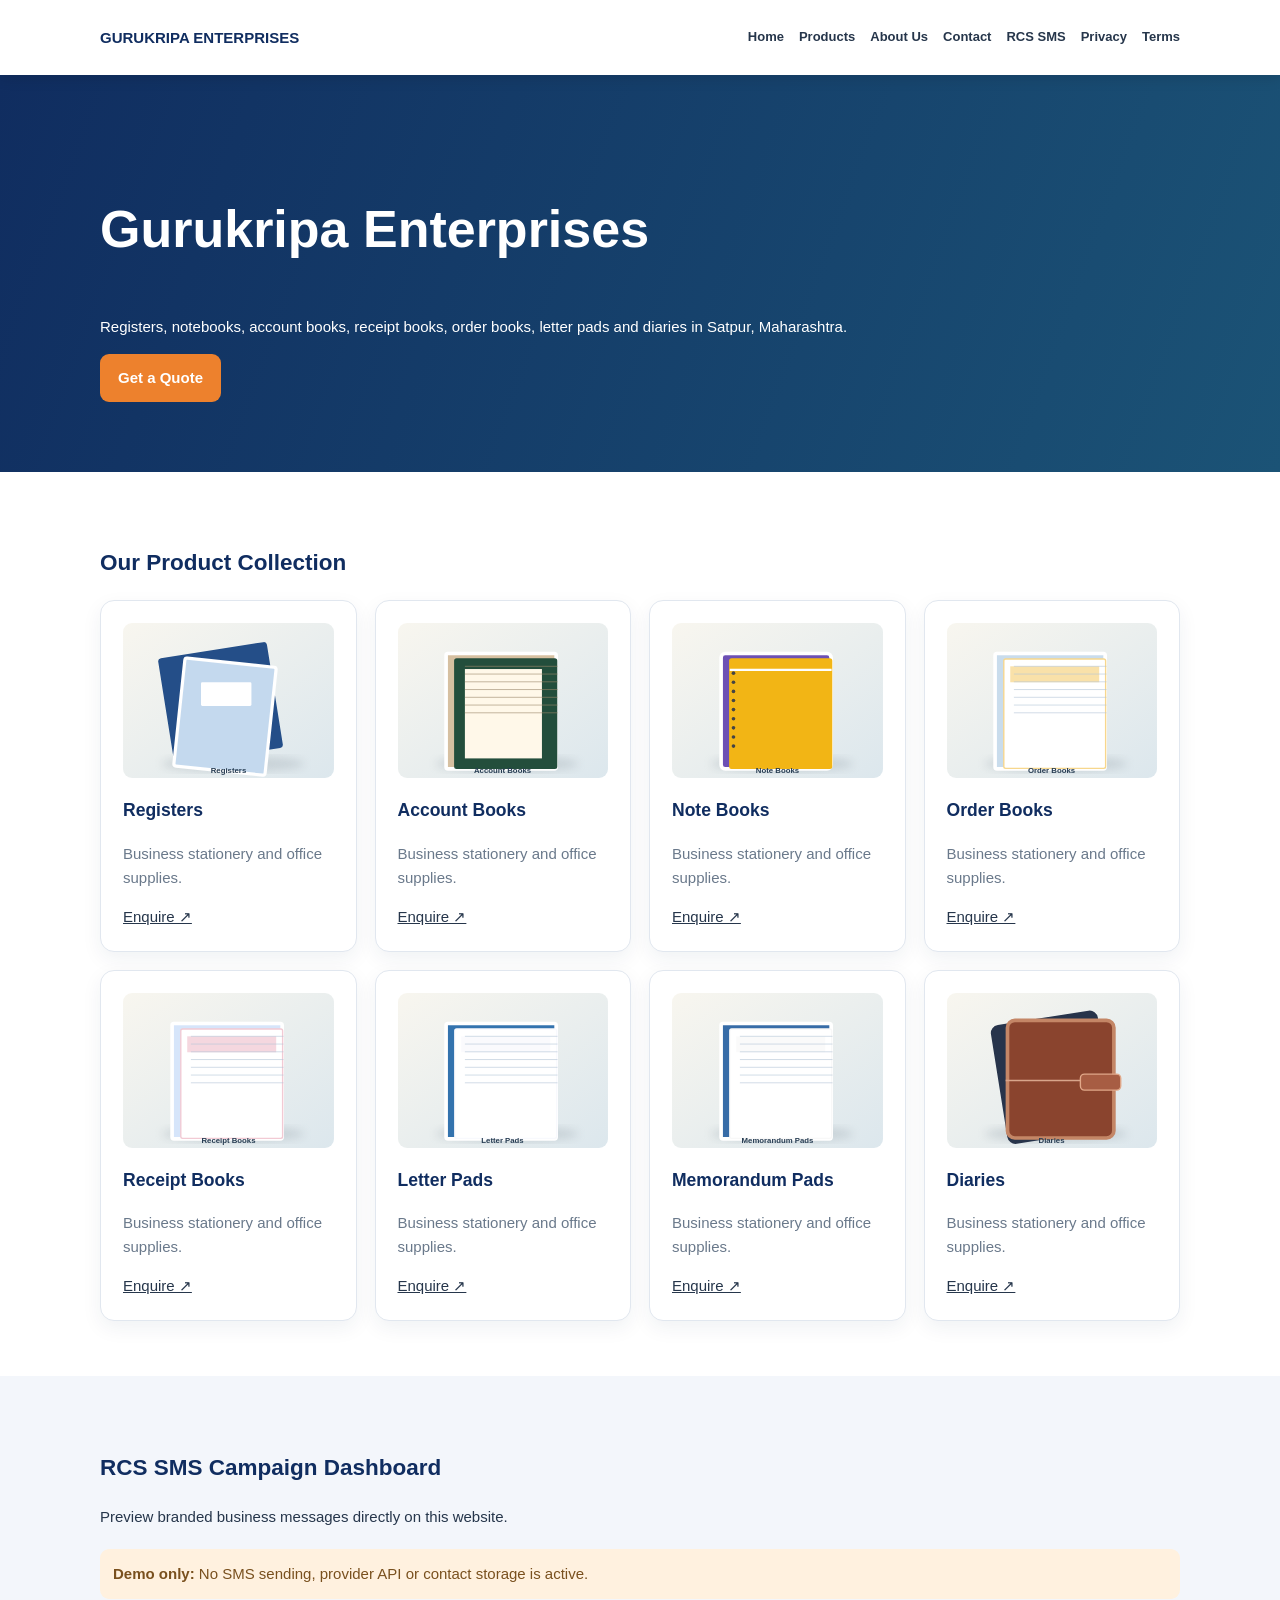
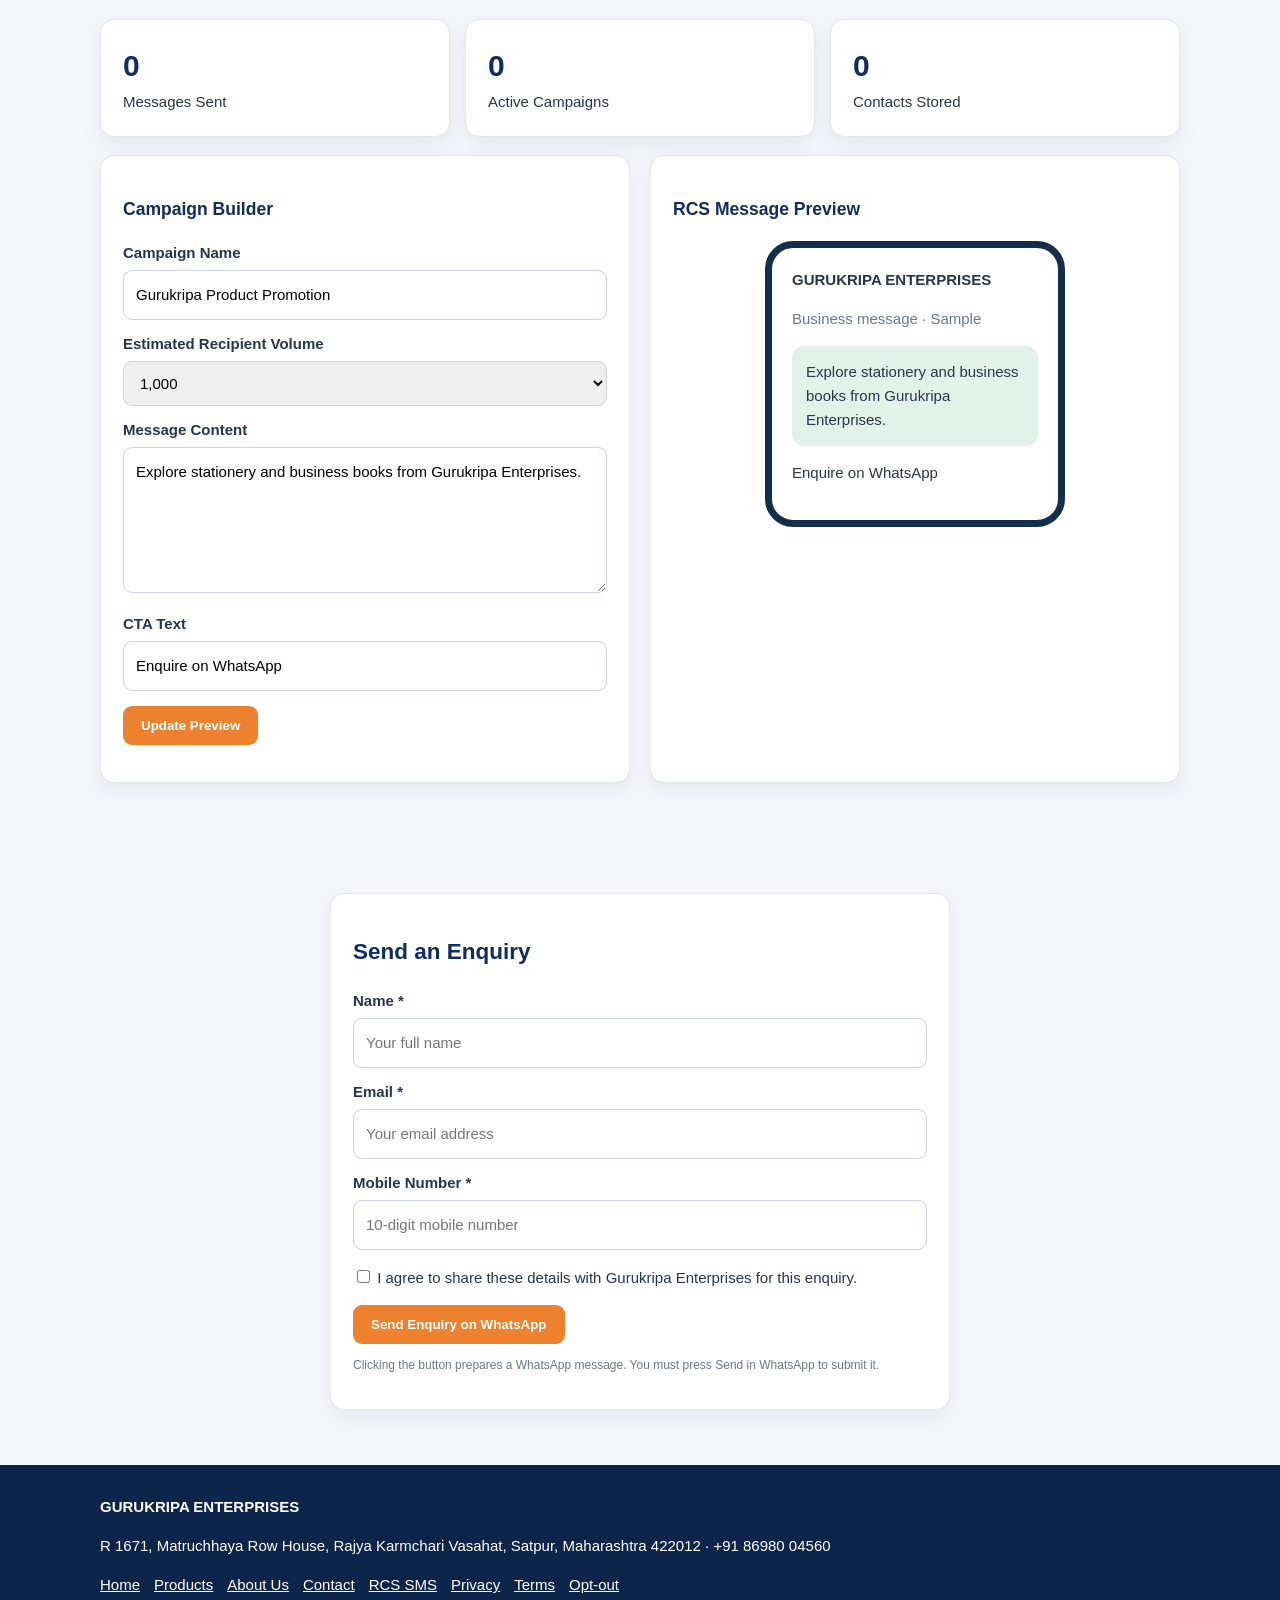
==== index.html @ a72cbb5a "Add eight self-contained product illustrations without changing existing layout or enquiry form" ====
<!doctype html><html lang="en"><head><meta charset="utf-8"><meta name="viewport" content="width=device-width, initial-scale=1"><link rel="stylesheet" href="/style.css"><title>Home | Gurukripa Enterprises</title></head><body><header><div class="wrap"><a href="/" style="text-decoration:none"><strong>GURUKRIPA ENTERPRISES</strong></a><nav><a href="/">Home</a><a href="/products.html">Products</a><a href="/about.html">About Us</a><a href="/contact.html">Contact</a><a href="/#rcs-sms">RCS SMS</a><a href="/privacy-policy.html">Privacy</a><a href="/terms-and-conditions.html">Terms</a></nav></div></header><section class="hero"><div class="wrap"><h1>Gurukripa Enterprises</h1><p>Registers, notebooks, account books, receipt books, order books, letter pads and diaries in Satpur, Maharashtra.</p><a class="btn" href="/contact.html">Get a Quote</a></div></section><section class="section "><div class="wrap"><h2>Our Product Collection</h2><div class="grid"><div class="card"><img alt="Registers illustrative product image" loading="lazy" width="460" height="340" style="width:100%;height:auto;aspect-ratio:460/340;object-fit:cover;border-radius:9px;display:block;margin-bottom:12px" src="data:image/svg+xml,%3Csvg%20xmlns%3D%22http%3A%2F%2Fwww.w3.org%2F2000%2Fsvg%22%20viewBox%3D%220%200%20460%20340%22%3E%3Cdefs%3E%3ClinearGradient%20id%3D%22bg%22%20x2%3D%221%22%20y2%3D%221%22%3E%3Cstop%20stop-color%3D%22%23f8f6ef%22%2F%3E%3Cstop%20offset%3D%221%22%20stop-color%3D%22%23dce7ed%22%2F%3E%3C%2FlinearGradient%3E%3Cfilter%20id%3D%22s%22%3E%3CfeGaussianBlur%20stdDeviation%3D%229%22%2F%3E%3C%2Ffilter%3E%3C%2Fdefs%3E%3Crect%20width%3D%22460%22%20height%3D%22340%22%20fill%3D%22url(%23bg)%22%2F%3E%3Cellipse%20cx%3D%22240%22%20cy%3D%22309%22%20rx%3D%22155%22%20ry%3D%2218%22%20fill%3D%22%239ca8b0%22%20opacity%3D%22.35%22%20filter%3D%22url(%23s)%22%2F%3E%3Crect%20x%3D%2290%22%20y%3D%2260%22%20width%3D%22240%22%20height%3D%22235%22%20rx%3D%227%22%20fill%3D%22%23244e88%22%20transform%3D%22rotate(-9%20200%20160)%22%2F%3E%3Crect%20x%3D%22126%22%20y%3D%2286%22%20width%3D%22200%22%20height%3D%22238%22%20rx%3D%225%22%20fill%3D%22%23c4d9ee%22%20stroke%3D%22%23fff%22%20stroke-width%3D%227%22%20transform%3D%22rotate(6%20220%20170)%22%2F%3E%3Crect%20x%3D%22170%22%20y%3D%22130%22%20width%3D%22110%22%20height%3D%2252%22%20rx%3D%223%22%20fill%3D%22white%22%2F%3E%3Ctext%20x%3D%22230%22%20y%3D%22330%22%20text-anchor%3D%22middle%22%20font-size%3D%2217%22%20font-family%3D%22Arial%22%20font-weight%3D%22bold%22%20fill%3D%22%23263c52%22%3ERegisters%3C%2Ftext%3E%3C%2Fsvg%3E"><h3>Registers</h3><p>Business stationery and office supplies.</p><a href="https://wa.me/918698004560?text=Enquiry%20for%20Registers">Enquire ↗</a></div><div class="card"><img alt="Account Books illustrative product image" loading="lazy" width="460" height="340" style="width:100%;height:auto;aspect-ratio:460/340;object-fit:cover;border-radius:9px;display:block;margin-bottom:12px" src="data:image/svg+xml,%3Csvg%20xmlns%3D%22http%3A%2F%2Fwww.w3.org%2F2000%2Fsvg%22%20viewBox%3D%220%200%20460%20340%22%3E%3Cdefs%3E%3ClinearGradient%20id%3D%22bg%22%20x2%3D%221%22%20y2%3D%221%22%3E%3Cstop%20stop-color%3D%22%23f8f6ef%22%2F%3E%3Cstop%20offset%3D%221%22%20stop-color%3D%22%23dce7ed%22%2F%3E%3C%2FlinearGradient%3E%3Cfilter%20id%3D%22s%22%3E%3CfeGaussianBlur%20stdDeviation%3D%229%22%2F%3E%3C%2Ffilter%3E%3C%2Fdefs%3E%3Crect%20width%3D%22460%22%20height%3D%22340%22%20fill%3D%22url(%23bg)%22%2F%3E%3Cellipse%20cx%3D%22240%22%20cy%3D%22309%22%20rx%3D%22155%22%20ry%3D%2218%22%20fill%3D%22%239ca8b0%22%20opacity%3D%22.35%22%20filter%3D%22url(%23s)%22%2F%3E%3Crect%20x%3D%22107%22%20y%3D%2267%22%20width%3D%22240%22%20height%3D%22253%22%20rx%3D%224%22%20fill%3D%22%23d6c0a1%22%20stroke%3D%22%23fff%22%20stroke-width%3D%228%22%2F%3E%3Crect%20x%3D%22126%22%20y%3D%2279%22%20width%3D%22222%22%20height%3D%22240%22%20rx%3D%224%22%20fill%3D%22%23234e3c%22%20stroke%3D%22%23234e3c%22%20stroke-width%3D%223%22%2F%3E%3Crect%20x%3D%22148%22%20y%3D%22101%22%20width%3D%22168%22%20height%3D%22196%22%20fill%3D%22%23fff8e9%22%2F%3E%3Cline%20x1%3D%22148%22%20y1%3D%2295%22%20x2%3D%22350%22%20y2%3D%2295%22%20stroke%3D%22%239a876a%22%20stroke-width%3D%222%22%20opacity%3D%22.65%22%2F%3E%3Cline%20x1%3D%22148%22%20y1%3D%22112%22%20x2%3D%22350%22%20y2%3D%22112%22%20stroke%3D%22%239a876a%22%20stroke-width%3D%222%22%20opacity%3D%22.65%22%2F%3E%3Cline%20x1%3D%22148%22%20y1%3D%22129%22%20x2%3D%22350%22%20y2%3D%22129%22%20stroke%3D%22%239a876a%22%20stroke-width%3D%222%22%20opacity%3D%22.65%22%2F%3E%3Cline%20x1%3D%22148%22%20y1%3D%22146%22%20x2%3D%22350%22%20y2%3D%22146%22%20stroke%3D%22%239a876a%22%20stroke-width%3D%222%22%20opacity%3D%22.65%22%2F%3E%3Cline%20x1%3D%22148%22%20y1%3D%22163%22%20x2%3D%22350%22%20y2%3D%22163%22%20stroke%3D%22%239a876a%22%20stroke-width%3D%222%22%20opacity%3D%22.65%22%2F%3E%3Cline%20x1%3D%22148%22%20y1%3D%22180%22%20x2%3D%22350%22%20y2%3D%22180%22%20stroke%3D%22%239a876a%22%20stroke-width%3D%222%22%20opacity%3D%22.65%22%2F%3E%3Cline%20x1%3D%22148%22%20y1%3D%22197%22%20x2%3D%22350%22%20y2%3D%22197%22%20stroke%3D%22%239a876a%22%20stroke-width%3D%222%22%20opacity%3D%22.65%22%2F%3E%3Ctext%20x%3D%22230%22%20y%3D%22330%22%20text-anchor%3D%22middle%22%20font-size%3D%2217%22%20font-family%3D%22Arial%22%20font-weight%3D%22bold%22%20fill%3D%22%23263c52%22%3EAccount%20Books%3C%2Ftext%3E%3C%2Fsvg%3E"><h3>Account Books</h3><p>Business stationery and office supplies.</p><a href="https://wa.me/918698004560?text=Enquiry%20for%20Account%20Books">Enquire ↗</a></div><div class="card"><img alt="Note Books illustrative product image" loading="lazy" width="460" height="340" style="width:100%;height:auto;aspect-ratio:460/340;object-fit:cover;border-radius:9px;display:block;margin-bottom:12px" src="data:image/svg+xml,%3Csvg%20xmlns%3D%22http%3A%2F%2Fwww.w3.org%2F2000%2Fsvg%22%20viewBox%3D%220%200%20460%20340%22%3E%3Cdefs%3E%3ClinearGradient%20id%3D%22bg%22%20x2%3D%221%22%20y2%3D%221%22%3E%3Cstop%20stop-color%3D%22%23f8f6ef%22%2F%3E%3Cstop%20offset%3D%221%22%20stop-color%3D%22%23dce7ed%22%2F%3E%3C%2FlinearGradient%3E%3Cfilter%20id%3D%22s%22%3E%3CfeGaussianBlur%20stdDeviation%3D%229%22%2F%3E%3C%2Ffilter%3E%3C%2Fdefs%3E%3Crect%20width%3D%22460%22%20height%3D%22340%22%20fill%3D%22url(%23bg)%22%2F%3E%3Cellipse%20cx%3D%22240%22%20cy%3D%22309%22%20rx%3D%22155%22%20ry%3D%2218%22%20fill%3D%22%239ca8b0%22%20opacity%3D%22.35%22%20filter%3D%22url(%23s)%22%2F%3E%3Crect%20x%3D%22107%22%20y%3D%2267%22%20width%3D%22240%22%20height%3D%22253%22%20rx%3D%229%22%20fill%3D%22%236c50b4%22%20stroke%3D%22%23fff%22%20stroke-width%3D%228%22%2F%3E%3Crect%20x%3D%22126%22%20y%3D%2279%22%20width%3D%22222%22%20height%3D%22240%22%20rx%3D%224%22%20fill%3D%22%23f2b515%22%20stroke%3D%22%23f2b515%22%20stroke-width%3D%223%22%2F%3E%3Cpath%20d%3D%22M126%20103h222%22%20stroke%3D%22%23fefefe%22%20stroke-width%3D%225%22%2F%3E%3Ccircle%20cx%3D%22134%22%20cy%3D%22110%22%20r%3D%224%22%20fill%3D%22%23444%22%2F%3E%3Ccircle%20cx%3D%22134%22%20cy%3D%22130%22%20r%3D%224%22%20fill%3D%22%23444%22%2F%3E%3Ccircle%20cx%3D%22134%22%20cy%3D%22150%22%20r%3D%224%22%20fill%3D%22%23444%22%2F%3E%3Ccircle%20cx%3D%22134%22%20cy%3D%22170%22%20r%3D%224%22%20fill%3D%22%23444%22%2F%3E%3Ccircle%20cx%3D%22134%22%20cy%3D%22190%22%20r%3D%224%22%20fill%3D%22%23444%22%2F%3E%3Ccircle%20cx%3D%22134%22%20cy%3D%22210%22%20r%3D%224%22%20fill%3D%22%23444%22%2F%3E%3Ccircle%20cx%3D%22134%22%20cy%3D%22230%22%20r%3D%224%22%20fill%3D%22%23444%22%2F%3E%3Ccircle%20cx%3D%22134%22%20cy%3D%22250%22%20r%3D%224%22%20fill%3D%22%23444%22%2F%3E%3Ccircle%20cx%3D%22134%22%20cy%3D%22270%22%20r%3D%224%22%20fill%3D%22%23444%22%2F%3E%3Ctext%20x%3D%22230%22%20y%3D%22330%22%20text-anchor%3D%22middle%22%20font-size%3D%2217%22%20font-family%3D%22Arial%22%20font-weight%3D%22bold%22%20fill%3D%22%23263c52%22%3ENote%20Books%3C%2Ftext%3E%3C%2Fsvg%3E"><h3>Note Books</h3><p>Business stationery and office supplies.</p><a href="https://wa.me/918698004560?text=Enquiry%20for%20Note%20Books">Enquire ↗</a></div><div class="card"><img alt="Order Books illustrative product image" loading="lazy" width="460" height="340" style="width:100%;height:auto;aspect-ratio:460/340;object-fit:cover;border-radius:9px;display:block;margin-bottom:12px" src="data:image/svg+xml,%3Csvg%20xmlns%3D%22http%3A%2F%2Fwww.w3.org%2F2000%2Fsvg%22%20viewBox%3D%220%200%20460%20340%22%3E%3Cdefs%3E%3ClinearGradient%20id%3D%22bg%22%20x2%3D%221%22%20y2%3D%221%22%3E%3Cstop%20stop-color%3D%22%23f8f6ef%22%2F%3E%3Cstop%20offset%3D%221%22%20stop-color%3D%22%23dce7ed%22%2F%3E%3C%2FlinearGradient%3E%3Cfilter%20id%3D%22s%22%3E%3CfeGaussianBlur%20stdDeviation%3D%229%22%2F%3E%3C%2Ffilter%3E%3C%2Fdefs%3E%3Crect%20width%3D%22460%22%20height%3D%22340%22%20fill%3D%22url(%23bg)%22%2F%3E%3Cellipse%20cx%3D%22240%22%20cy%3D%22309%22%20rx%3D%22155%22%20ry%3D%2218%22%20fill%3D%22%239ca8b0%22%20opacity%3D%22.35%22%20filter%3D%22url(%23s)%22%2F%3E%3Crect%20x%3D%22107%22%20y%3D%2267%22%20width%3D%22240%22%20height%3D%22253%22%20rx%3D%224%22%20fill%3D%22%23c9dcec%22%20stroke%3D%22%23fff%22%20stroke-width%3D%228%22%2F%3E%3Crect%20x%3D%22126%22%20y%3D%2279%22%20width%3D%22222%22%20height%3D%22240%22%20rx%3D%224%22%20fill%3D%22%23fff%22%20stroke%3D%22%23f7d78d%22%20stroke-width%3D%223%22%2F%3E%3Crect%20x%3D%22140%22%20y%3D%2295%22%20width%3D%22194%22%20height%3D%2235%22%20fill%3D%22%23f7d78d%22%20opacity%3D%22.75%22%2F%3E%3Cline%20x1%3D%22148%22%20y1%3D%2295%22%20x2%3D%22350%22%20y2%3D%2295%22%20stroke%3D%22%23b3c4d7%22%20stroke-width%3D%222%22%20opacity%3D%22.65%22%2F%3E%3Cline%20x1%3D%22148%22%20y1%3D%22112%22%20x2%3D%22350%22%20y2%3D%22112%22%20stroke%3D%22%23b3c4d7%22%20stroke-width%3D%222%22%20opacity%3D%22.65%22%2F%3E%3Cline%20x1%3D%22148%22%20y1%3D%22129%22%20x2%3D%22350%22%20y2%3D%22129%22%20stroke%3D%22%23b3c4d7%22%20stroke-width%3D%222%22%20opacity%3D%22.65%22%2F%3E%3Cline%20x1%3D%22148%22%20y1%3D%22146%22%20x2%3D%22350%22%20y2%3D%22146%22%20stroke%3D%22%23b3c4d7%22%20stroke-width%3D%222%22%20opacity%3D%22.65%22%2F%3E%3Cline%20x1%3D%22148%22%20y1%3D%22163%22%20x2%3D%22350%22%20y2%3D%22163%22%20stroke%3D%22%23b3c4d7%22%20stroke-width%3D%222%22%20opacity%3D%22.65%22%2F%3E%3Cline%20x1%3D%22148%22%20y1%3D%22180%22%20x2%3D%22350%22%20y2%3D%22180%22%20stroke%3D%22%23b3c4d7%22%20stroke-width%3D%222%22%20opacity%3D%22.65%22%2F%3E%3Cline%20x1%3D%22148%22%20y1%3D%22197%22%20x2%3D%22350%22%20y2%3D%22197%22%20stroke%3D%22%23b3c4d7%22%20stroke-width%3D%222%22%20opacity%3D%22.65%22%2F%3E%3Ctext%20x%3D%22230%22%20y%3D%22330%22%20text-anchor%3D%22middle%22%20font-size%3D%2217%22%20font-family%3D%22Arial%22%20font-weight%3D%22bold%22%20fill%3D%22%23263c52%22%3EOrder%20Books%3C%2Ftext%3E%3C%2Fsvg%3E"><h3>Order Books</h3><p>Business stationery and office supplies.</p><a href="https://wa.me/918698004560?text=Enquiry%20for%20Order%20Books">Enquire ↗</a></div><div class="card"><img alt="Receipt Books illustrative product image" loading="lazy" width="460" height="340" style="width:100%;height:auto;aspect-ratio:460/340;object-fit:cover;border-radius:9px;display:block;margin-bottom:12px" src="data:image/svg+xml,%3Csvg%20xmlns%3D%22http%3A%2F%2Fwww.w3.org%2F2000%2Fsvg%22%20viewBox%3D%220%200%20460%20340%22%3E%3Cdefs%3E%3ClinearGradient%20id%3D%22bg%22%20x2%3D%221%22%20y2%3D%221%22%3E%3Cstop%20stop-color%3D%22%23f8f6ef%22%2F%3E%3Cstop%20offset%3D%221%22%20stop-color%3D%22%23dce7ed%22%2F%3E%3C%2FlinearGradient%3E%3Cfilter%20id%3D%22s%22%3E%3CfeGaussianBlur%20stdDeviation%3D%229%22%2F%3E%3C%2Ffilter%3E%3C%2Fdefs%3E%3Crect%20width%3D%22460%22%20height%3D%22340%22%20fill%3D%22url(%23bg)%22%2F%3E%3Cellipse%20cx%3D%22240%22%20cy%3D%22309%22%20rx%3D%22155%22%20ry%3D%2218%22%20fill%3D%22%239ca8b0%22%20opacity%3D%22.35%22%20filter%3D%22url(%23s)%22%2F%3E%3Crect%20x%3D%22107%22%20y%3D%2267%22%20width%3D%22240%22%20height%3D%22253%22%20rx%3D%224%22%20fill%3D%22%23d6e5fa%22%20stroke%3D%22%23fff%22%20stroke-width%3D%228%22%2F%3E%3Crect%20x%3D%22126%22%20y%3D%2279%22%20width%3D%22222%22%20height%3D%22240%22%20rx%3D%224%22%20fill%3D%22%23fff%22%20stroke%3D%22%23f2cad4%22%20stroke-width%3D%223%22%2F%3E%3Crect%20x%3D%22140%22%20y%3D%2295%22%20width%3D%22194%22%20height%3D%2235%22%20fill%3D%22%23f2cad4%22%20opacity%3D%22.75%22%2F%3E%3Cline%20x1%3D%22148%22%20y1%3D%2295%22%20x2%3D%22350%22%20y2%3D%2295%22%20stroke%3D%22%23b3c4d7%22%20stroke-width%3D%222%22%20opacity%3D%22.65%22%2F%3E%3Cline%20x1%3D%22148%22%20y1%3D%22112%22%20x2%3D%22350%22%20y2%3D%22112%22%20stroke%3D%22%23b3c4d7%22%20stroke-width%3D%222%22%20opacity%3D%22.65%22%2F%3E%3Cline%20x1%3D%22148%22%20y1%3D%22129%22%20x2%3D%22350%22%20y2%3D%22129%22%20stroke%3D%22%23b3c4d7%22%20stroke-width%3D%222%22%20opacity%3D%22.65%22%2F%3E%3Cline%20x1%3D%22148%22%20y1%3D%22146%22%20x2%3D%22350%22%20y2%3D%22146%22%20stroke%3D%22%23b3c4d7%22%20stroke-width%3D%222%22%20opacity%3D%22.65%22%2F%3E%3Cline%20x1%3D%22148%22%20y1%3D%22163%22%20x2%3D%22350%22%20y2%3D%22163%22%20stroke%3D%22%23b3c4d7%22%20stroke-width%3D%222%22%20opacity%3D%22.65%22%2F%3E%3Cline%20x1%3D%22148%22%20y1%3D%22180%22%20x2%3D%22350%22%20y2%3D%22180%22%20stroke%3D%22%23b3c4d7%22%20stroke-width%3D%222%22%20opacity%3D%22.65%22%2F%3E%3Cline%20x1%3D%22148%22%20y1%3D%22197%22%20x2%3D%22350%22%20y2%3D%22197%22%20stroke%3D%22%23b3c4d7%22%20stroke-width%3D%222%22%20opacity%3D%22.65%22%2F%3E%3Ctext%20x%3D%22230%22%20y%3D%22330%22%20text-anchor%3D%22middle%22%20font-size%3D%2217%22%20font-family%3D%22Arial%22%20font-weight%3D%22bold%22%20fill%3D%22%23263c52%22%3EReceipt%20Books%3C%2Ftext%3E%3C%2Fsvg%3E"><h3>Receipt Books</h3><p>Business stationery and office supplies.</p><a href="https://wa.me/918698004560?text=Enquiry%20for%20Receipt%20Books">Enquire ↗</a></div><div class="card"><img alt="Letter Pads illustrative product image" loading="lazy" width="460" height="340" style="width:100%;height:auto;aspect-ratio:460/340;object-fit:cover;border-radius:9px;display:block;margin-bottom:12px" src="data:image/svg+xml,%3Csvg%20xmlns%3D%22http%3A%2F%2Fwww.w3.org%2F2000%2Fsvg%22%20viewBox%3D%220%200%20460%20340%22%3E%3Cdefs%3E%3ClinearGradient%20id%3D%22bg%22%20x2%3D%221%22%20y2%3D%221%22%3E%3Cstop%20stop-color%3D%22%23f8f6ef%22%2F%3E%3Cstop%20offset%3D%221%22%20stop-color%3D%22%23dce7ed%22%2F%3E%3C%2FlinearGradient%3E%3Cfilter%20id%3D%22s%22%3E%3CfeGaussianBlur%20stdDeviation%3D%229%22%2F%3E%3C%2Ffilter%3E%3C%2Fdefs%3E%3Crect%20width%3D%22460%22%20height%3D%22340%22%20fill%3D%22url(%23bg)%22%2F%3E%3Cellipse%20cx%3D%22240%22%20cy%3D%22309%22%20rx%3D%22155%22%20ry%3D%2218%22%20fill%3D%22%239ca8b0%22%20opacity%3D%22.35%22%20filter%3D%22url(%23s)%22%2F%3E%3Crect%20x%3D%22107%22%20y%3D%2267%22%20width%3D%22240%22%20height%3D%22253%22%20rx%3D%224%22%20fill%3D%22%233373ae%22%20stroke%3D%22%23fff%22%20stroke-width%3D%228%22%2F%3E%3Crect%20x%3D%22126%22%20y%3D%2279%22%20width%3D%22222%22%20height%3D%22240%22%20rx%3D%224%22%20fill%3D%22%23fff%22%20stroke%3D%22%23f8f9fd%22%20stroke-width%3D%223%22%2F%3E%3Crect%20x%3D%22140%22%20y%3D%2295%22%20width%3D%22194%22%20height%3D%2235%22%20fill%3D%22%23f8f9fd%22%20opacity%3D%22.75%22%2F%3E%3Cline%20x1%3D%22148%22%20y1%3D%2295%22%20x2%3D%22350%22%20y2%3D%2295%22%20stroke%3D%22%23b3c4d7%22%20stroke-width%3D%222%22%20opacity%3D%22.65%22%2F%3E%3Cline%20x1%3D%22148%22%20y1%3D%22112%22%20x2%3D%22350%22%20y2%3D%22112%22%20stroke%3D%22%23b3c4d7%22%20stroke-width%3D%222%22%20opacity%3D%22.65%22%2F%3E%3Cline%20x1%3D%22148%22%20y1%3D%22129%22%20x2%3D%22350%22%20y2%3D%22129%22%20stroke%3D%22%23b3c4d7%22%20stroke-width%3D%222%22%20opacity%3D%22.65%22%2F%3E%3Cline%20x1%3D%22148%22%20y1%3D%22146%22%20x2%3D%22350%22%20y2%3D%22146%22%20stroke%3D%22%23b3c4d7%22%20stroke-width%3D%222%22%20opacity%3D%22.65%22%2F%3E%3Cline%20x1%3D%22148%22%20y1%3D%22163%22%20x2%3D%22350%22%20y2%3D%22163%22%20stroke%3D%22%23b3c4d7%22%20stroke-width%3D%222%22%20opacity%3D%22.65%22%2F%3E%3Cline%20x1%3D%22148%22%20y1%3D%22180%22%20x2%3D%22350%22%20y2%3D%22180%22%20stroke%3D%22%23b3c4d7%22%20stroke-width%3D%222%22%20opacity%3D%22.65%22%2F%3E%3Cline%20x1%3D%22148%22%20y1%3D%22197%22%20x2%3D%22350%22%20y2%3D%22197%22%20stroke%3D%22%23b3c4d7%22%20stroke-width%3D%222%22%20opacity%3D%22.65%22%2F%3E%3Ctext%20x%3D%22230%22%20y%3D%22330%22%20text-anchor%3D%22middle%22%20font-size%3D%2217%22%20font-family%3D%22Arial%22%20font-weight%3D%22bold%22%20fill%3D%22%23263c52%22%3ELetter%20Pads%3C%2Ftext%3E%3C%2Fsvg%3E"><h3>Letter Pads</h3><p>Business stationery and office supplies.</p><a href="https://wa.me/918698004560?text=Enquiry%20for%20Letter%20Pads">Enquire ↗</a></div><div class="card"><img alt="Memorandum Pads illustrative product image" loading="lazy" width="460" height="340" style="width:100%;height:auto;aspect-ratio:460/340;object-fit:cover;border-radius:9px;display:block;margin-bottom:12px" src="data:image/svg+xml,%3Csvg%20xmlns%3D%22http%3A%2F%2Fwww.w3.org%2F2000%2Fsvg%22%20viewBox%3D%220%200%20460%20340%22%3E%3Cdefs%3E%3ClinearGradient%20id%3D%22bg%22%20x2%3D%221%22%20y2%3D%221%22%3E%3Cstop%20stop-color%3D%22%23f8f6ef%22%2F%3E%3Cstop%20offset%3D%221%22%20stop-color%3D%22%23dce7ed%22%2F%3E%3C%2FlinearGradient%3E%3Cfilter%20id%3D%22s%22%3E%3CfeGaussianBlur%20stdDeviation%3D%229%22%2F%3E%3C%2Ffilter%3E%3C%2Fdefs%3E%3Crect%20width%3D%22460%22%20height%3D%22340%22%20fill%3D%22url(%23bg)%22%2F%3E%3Cellipse%20cx%3D%22240%22%20cy%3D%22309%22%20rx%3D%22155%22%20ry%3D%2218%22%20fill%3D%22%239ca8b0%22%20opacity%3D%22.35%22%20filter%3D%22url(%23s)%22%2F%3E%3Crect%20x%3D%22107%22%20y%3D%2267%22%20width%3D%22240%22%20height%3D%22253%22%20rx%3D%224%22%20fill%3D%22%23376ca7%22%20stroke%3D%22%23fff%22%20stroke-width%3D%228%22%2F%3E%3Crect%20x%3D%22126%22%20y%3D%2279%22%20width%3D%22222%22%20height%3D%22240%22%20rx%3D%224%22%20fill%3D%22%23fff%22%20stroke%3D%22%23f8f8f8%22%20stroke-width%3D%223%22%2F%3E%3Crect%20x%3D%22140%22%20y%3D%2295%22%20width%3D%22194%22%20height%3D%2235%22%20fill%3D%22%23f8f8f8%22%20opacity%3D%22.75%22%2F%3E%3Cline%20x1%3D%22148%22%20y1%3D%2295%22%20x2%3D%22350%22%20y2%3D%2295%22%20stroke%3D%22%23b3c4d7%22%20stroke-width%3D%222%22%20opacity%3D%22.65%22%2F%3E%3Cline%20x1%3D%22148%22%20y1%3D%22112%22%20x2%3D%22350%22%20y2%3D%22112%22%20stroke%3D%22%23b3c4d7%22%20stroke-width%3D%222%22%20opacity%3D%22.65%22%2F%3E%3Cline%20x1%3D%22148%22%20y1%3D%22129%22%20x2%3D%22350%22%20y2%3D%22129%22%20stroke%3D%22%23b3c4d7%22%20stroke-width%3D%222%22%20opacity%3D%22.65%22%2F%3E%3Cline%20x1%3D%22148%22%20y1%3D%22146%22%20x2%3D%22350%22%20y2%3D%22146%22%20stroke%3D%22%23b3c4d7%22%20stroke-width%3D%222%22%20opacity%3D%22.65%22%2F%3E%3Cline%20x1%3D%22148%22%20y1%3D%22163%22%20x2%3D%22350%22%20y2%3D%22163%22%20stroke%3D%22%23b3c4d7%22%20stroke-width%3D%222%22%20opacity%3D%22.65%22%2F%3E%3Cline%20x1%3D%22148%22%20y1%3D%22180%22%20x2%3D%22350%22%20y2%3D%22180%22%20stroke%3D%22%23b3c4d7%22%20stroke-width%3D%222%22%20opacity%3D%22.65%22%2F%3E%3Cline%20x1%3D%22148%22%20y1%3D%22197%22%20x2%3D%22350%22%20y2%3D%22197%22%20stroke%3D%22%23b3c4d7%22%20stroke-width%3D%222%22%20opacity%3D%22.65%22%2F%3E%3Ctext%20x%3D%22230%22%20y%3D%22330%22%20text-anchor%3D%22middle%22%20font-size%3D%2217%22%20font-family%3D%22Arial%22%20font-weight%3D%22bold%22%20fill%3D%22%23263c52%22%3EMemorandum%20Pads%3C%2Ftext%3E%3C%2Fsvg%3E"><h3>Memorandum Pads</h3><p>Business stationery and office supplies.</p><a href="https://wa.me/918698004560?text=Enquiry%20for%20Memorandum%20Pads">Enquire ↗</a></div><div class="card"><img alt="Diaries illustrative product image" loading="lazy" width="460" height="340" style="width:100%;height:auto;aspect-ratio:460/340;object-fit:cover;border-radius:9px;display:block;margin-bottom:12px" src="data:image/svg+xml,%3Csvg%20xmlns%3D%22http%3A%2F%2Fwww.w3.org%2F2000%2Fsvg%22%20viewBox%3D%220%200%20460%20340%22%3E%3Cdefs%3E%3ClinearGradient%20id%3D%22bg%22%20x2%3D%221%22%20y2%3D%221%22%3E%3Cstop%20stop-color%3D%22%23f8f6ef%22%2F%3E%3Cstop%20offset%3D%221%22%20stop-color%3D%22%23dce7ed%22%2F%3E%3C%2FlinearGradient%3E%3Cfilter%20id%3D%22s%22%3E%3CfeGaussianBlur%20stdDeviation%3D%229%22%2F%3E%3C%2Ffilter%3E%3C%2Fdefs%3E%3Crect%20width%3D%22460%22%20height%3D%22340%22%20fill%3D%22url(%23bg)%22%2F%3E%3Cellipse%20cx%3D%22240%22%20cy%3D%22309%22%20rx%3D%22155%22%20ry%3D%2218%22%20fill%3D%22%239ca8b0%22%20opacity%3D%22.35%22%20filter%3D%22url(%23s)%22%2F%3E%3Crect%20x%3D%22112%22%20y%3D%2253%22%20width%3D%22236%22%20height%3D%22264%22%20rx%3D%2218%22%20fill%3D%22%2327344b%22%20transform%3D%22rotate(-9%20230%20170)%22%2F%3E%3Crect%20x%3D%22134%22%20y%3D%2260%22%20width%3D%22232%22%20height%3D%22258%22%20rx%3D%2216%22%20fill%3D%22%238a442e%22%20stroke%3D%22%23c48666%22%20stroke-width%3D%228%22%2F%3E%3Cpath%20d%3D%22M130%20192h235%22%20stroke%3D%22%23d8a58b%22%20stroke-width%3D%223%22%2F%3E%3Crect%20x%3D%22293%22%20y%3D%22178%22%20width%3D%2288%22%20height%3D%2235%22%20rx%3D%229%22%20fill%3D%22%23a75d43%22%20stroke%3D%22%23e1a889%22%20stroke-width%3D%223%22%2F%3E%3Ctext%20x%3D%22230%22%20y%3D%22330%22%20text-anchor%3D%22middle%22%20font-size%3D%2217%22%20font-family%3D%22Arial%22%20font-weight%3D%22bold%22%20fill%3D%22%23263c52%22%3EDiaries%3C%2Ftext%3E%3C%2Fsvg%3E"><h3>Diaries</h3><p>Business stationery and office supplies.</p><a href="https://wa.me/918698004560?text=Enquiry%20for%20Diaries">Enquire ↗</a></div></div></div></section><section id="rcs-sms" class="section band" style="scroll-margin-top:90px"><div class="wrap"><h2>RCS SMS Campaign Dashboard</h2><p>Preview branded business messages directly on this website.</p><div class="notice"><b>Demo only:</b> No SMS sending, provider API or contact storage is active.</div><div class="stats"><div class="card"><b>0</b>Messages Sent</div><div class="card"><b>0</b>Active Campaigns</div><div class="card"><b>0</b>Contacts Stored</div></div><div class="twocol"><div class="panel"><h3>Campaign Builder</h3><label>Campaign Name</label><input value="Gurukripa Product Promotion"><label>Estimated Recipient Volume</label><select><option>1,000</option><option>2,000</option><option>3,000</option><option>5,000</option></select><label>Message Content</label><textarea id="rcsMessage" rows="5">Explore stationery and business books from Gurukripa Enterprises.</textarea><label>CTA Text</label><input id="rcsCta" value="Enquire on WhatsApp"><p><button class="btn" id="updatePreview">Update Preview</button></p></div><div class="panel"><h3>RCS Message Preview</h3><div class="phone"><b>GURUKRIPA ENTERPRISES</b><p class="muted">Business message · Sample</p><div class="bubble" id="messagePreview">Explore stationery and business books from Gurukripa Enterprises.</div><p id="ctaPreview">Enquire on WhatsApp</p></div></div></div></div></section><script src="/rcs.js"></script><section id="customer-enquiry" class="section band"><div class="wrap"><div class="panel" style="max-width:620px;margin:0 auto"><h2>Send an Enquiry</h2><form id="customerEnquiryForm"><label for="enquiryName">Name *</label><input id="enquiryName" name="name" type="text" autocomplete="name" required placeholder="Your full name"><label for="enquiryEmail">Email *</label><input id="enquiryEmail" name="email" type="email" autocomplete="email" required placeholder="Your email address"><label for="enquiryMobile">Mobile Number *</label><input id="enquiryMobile" name="mobile" type="tel" inputmode="numeric" autocomplete="tel-national" maxlength="10" pattern="[0-9]{10}" required placeholder="10-digit mobile number"><p style="margin-top:16px"><label style="font-weight:normal"><input style="width:auto;display:inline-block" type="checkbox" required> I agree to share these details with Gurukripa Enterprises for this enquiry.</label></p><button type="submit" class="btn">Send Enquiry on WhatsApp</button></form><p class="muted" style="font-size:12px">Clicking the button prepares a WhatsApp message. You must press Send in WhatsApp to submit it.</p></div></div></section><script>(function(){var f=document.getElementById('customerEnquiryForm');if(!f)return;f.addEventListener('submit',function(e){e.preventDefault();if(!f.reportValidity())return;var name=document.getElementById('enquiryName').value.trim(),email=document.getElementById('enquiryEmail').value.trim(),mobile=document.getElementById('enquiryMobile').value.trim();if(!/^[0-9]{10}$/.test(mobile)){alert('Please enter a valid 10-digit mobile number.');return}var message='New Website Enquiry\nName: '+name+'\nEmail: '+email+'\nMobile: '+mobile;window.open('https://wa.me/918698004560?text='+encodeURIComponent(message),'_blank','noopener,noreferrer')})})()</script><footer><div class="wrap"><strong>GURUKRIPA ENTERPRISES</strong><p>R 1671, Matruchhaya Row House, Rajya Karmchari Vasahat, Satpur, Maharashtra 422012 · +91 86980 04560</p><a href="/">Home</a><a href="/products.html">Products</a><a href="/about.html">About Us</a><a href="/contact.html">Contact</a><a href="/#rcs-sms">RCS SMS</a><a href="/privacy-policy.html">Privacy</a><a href="/terms-and-conditions.html">Terms</a><a href="/sms-preferences.html">Opt-out</a></div></footer></body></html>
---- style.css ----
:root{--blue:#102d60;--orange:#ed812d}*{box-sizing:border-box}body{margin:0;font:15px/1.6 Arial,sans-serif;color:#26364b}a{color:inherit}.wrap{max-width:1120px;margin:auto;padding:0 20px}header{position:sticky;top:0;background:white;box-shadow:0 2px 14px #0002;z-index:10}header .wrap{display:flex;justify-content:space-between;align-items:center;gap:20px;min-height:75px;flex-wrap:wrap}header strong{color:var(--blue)}nav{display:flex;flex-wrap:wrap;gap:15px}nav a{text-decoration:none;font-weight:700;font-size:13px}.hero{background:linear-gradient(110deg,#102d60,#1b5376);padding:70px 0;color:white}.hero h1{font-size:clamp(30px,5vw,52px);color:white}.section{padding:55px 0}.band{background:#f3f6fb}h1,h2,h3{color:var(--blue)}.grid{display:grid;grid-template-columns:repeat(4,1fr);gap:18px}.card,.panel{padding:22px;background:white;border:1px solid #e1e7ef;border-radius:14px;box-shadow:0 7px 20px #112e5010}.card p,.muted{color:#6a798b}.btn{display:inline-block;background:var(--orange);color:white;text-decoration:none;border:0;padding:12px 18px;border-radius:9px;font-weight:700;cursor:pointer}.twocol{display:grid;grid-template-columns:1fr 1fr;gap:20px}.stats{display:grid;grid-template-columns:repeat(3,1fr);gap:15px;margin:18px 0}.stats b{font-size:30px;color:var(--blue);display:block}label{display:block;font-weight:700;margin:12px 0 5px}input,textarea,select{width:100%;padding:12px;border:1px solid #cbd5e1;border-radius:9px;font:inherit}.phone{max-width:300px;border:7px solid #152e4c;border-radius:28px;padding:20px;margin:auto}.bubble{background:#e1f2e9;padding:14px;border-radius:12px;white-space:pre-wrap}.notice{padding:13px;background:#fff1df;border-radius:9px;color:#79501e;margin:20px 0}footer{background:#0d254b;color:white;padding:30px 0}footer a{margin-right:14px}@media(max-width:760px){.grid{grid-template-columns:repeat(2,1fr)}.twocol{grid-template-columns:1fr}}@media(max-width:450px){.grid,.stats{grid-template-columns:1fr}}
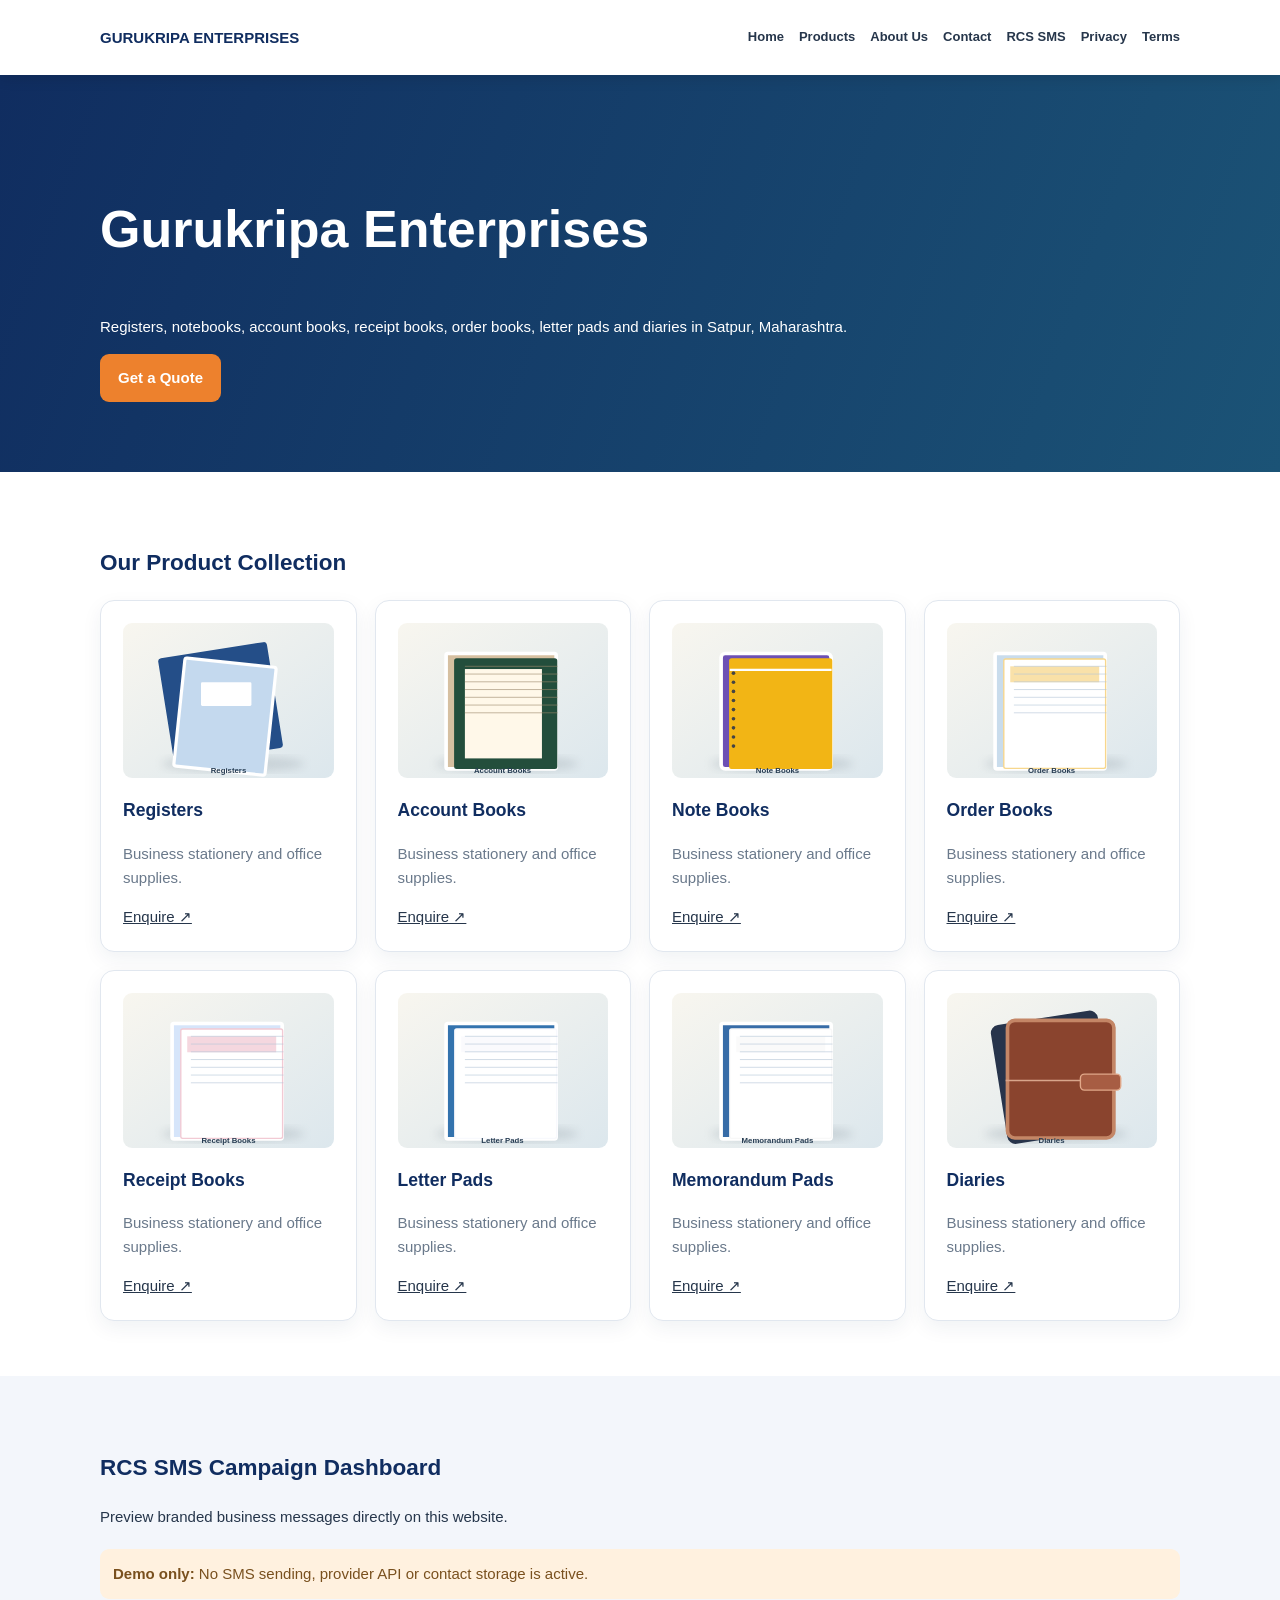
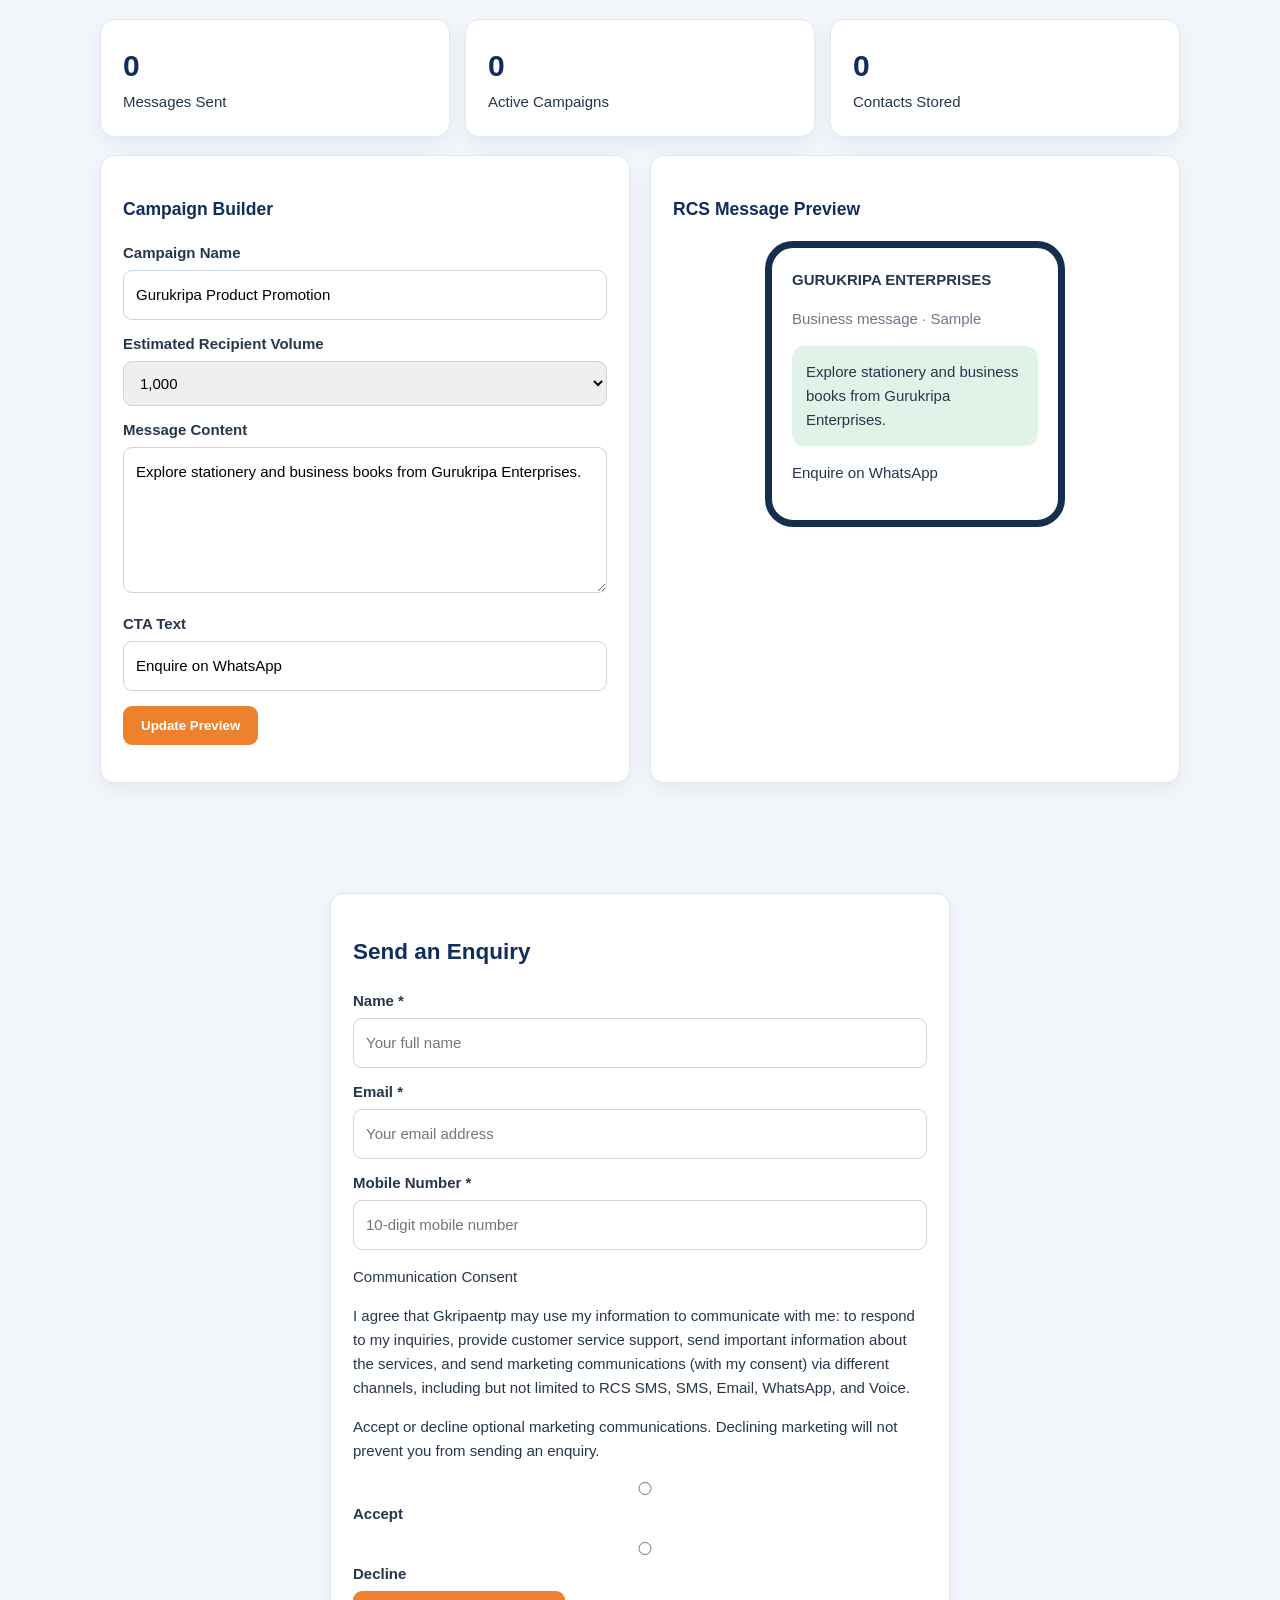
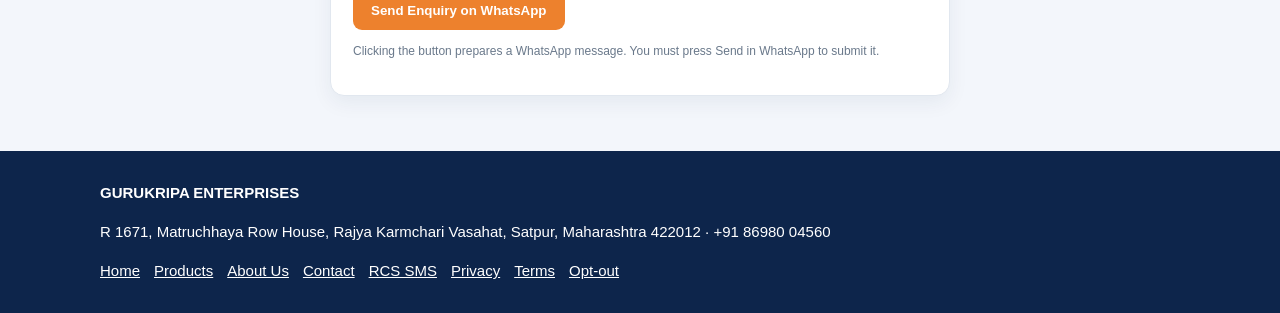
==== commit 0068a511: "Add explicit Accept/Decline marketing consent to enquiry form" ====
--- a/index.html
+++ b/index.html
@@ -1 +1 @@
-<!doctype html><html lang="en"><head><meta charset="utf-8"><meta name="viewport" content="width=device-width, initial-scale=1"><link rel="stylesheet" href="/style.css"><title>Home | Gurukripa Enterprises</title></head><body><header><div class="wrap"><a href="/" style="text-decoration:none"><strong>GURUKRIPA ENTERPRISES</strong></a><nav><a href="/">Home</a><a href="/products.html">Products</a><a href="/about.html">About Us</a><a href="/contact.html">Contact</a><a href="/#rcs-sms">RCS SMS</a><a href="/privacy-policy.html">Privacy</a><a href="/terms-and-conditions.html">Terms</a></nav></div></header><section class="hero"><div class="wrap"><h1>Gurukripa Enterprises</h1><p>Registers, notebooks, account books, receipt books, order books, letter pads and diaries in Satpur, Maharashtra.</p><a class="btn" href="/contact.html">Get a Quote</a></div></section><section class="section "><div class="wrap"><h2>Our Product Collection</h2><div class="grid"><div class="card"><img alt="Registers illustrative product image" loading="lazy" width="460" height="340" style="width:100%;height:auto;aspect-ratio:460/340;object-fit:cover;border-radius:9px;display:block;margin-bottom:12px" src="data:image/svg+xml,%3Csvg%20xmlns%3D%22http%3A%2F%2Fwww.w3.org%2F2000%2Fsvg%22%20viewBox%3D%220%200%20460%20340%22%3E%3Cdefs%3E%3ClinearGradient%20id%3D%22bg%22%20x2%3D%221%22%20y2%3D%221%22%3E%3Cstop%20stop-color%3D%22%23f8f6ef%22%2F%3E%3Cstop%20offset%3D%221%22%20stop-color%3D%22%23dce7ed%22%2F%3E%3C%2FlinearGradient%3E%3Cfilter%20id%3D%22s%22%3E%3CfeGaussianBlur%20stdDeviation%3D%229%22%2F%3E%3C%2Ffilter%3E%3C%2Fdefs%3E%3Crect%20width%3D%22460%22%20height%3D%22340%22%20fill%3D%22url(%23bg)%22%2F%3E%3Cellipse%20cx%3D%22240%22%20cy%3D%22309%22%20rx%3D%22155%22%20ry%3D%2218%22%20fill%3D%22%239ca8b0%22%20opacity%3D%22.35%22%20filter%3D%22url(%23s)%22%2F%3E%3Crect%20x%3D%2290%22%20y%3D%2260%22%20width%3D%22240%22%20height%3D%22235%22%20rx%3D%227%22%20fill%3D%22%23244e88%22%20transform%3D%22rotate(-9%20200%20160)%22%2F%3E%3Crect%20x%3D%22126%22%20y%3D%2286%22%20width%3D%22200%22%20height%3D%22238%22%20rx%3D%225%22%20fill%3D%22%23c4d9ee%22%20stroke%3D%22%23fff%22%20stroke-width%3D%227%22%20transform%3D%22rotate(6%20220%20170)%22%2F%3E%3Crect%20x%3D%22170%22%20y%3D%22130%22%20width%3D%22110%22%20height%3D%2252%22%20rx%3D%223%22%20fill%3D%22white%22%2F%3E%3Ctext%20x%3D%22230%22%20y%3D%22330%22%20text-anchor%3D%22middle%22%20font-size%3D%2217%22%20font-family%3D%22Arial%22%20font-weight%3D%22bold%22%20fill%3D%22%23263c52%22%3ERegisters%3C%2Ftext%3E%3C%2Fsvg%3E"><h3>Registers</h3><p>Business stationery and office supplies.</p><a href="https://wa.me/918698004560?text=Enquiry%20for%20Registers">Enquire ↗</a></div><div class="card"><img alt="Account Books illustrative product image" loading="lazy" width="460" height="340" style="width:100%;height:auto;aspect-ratio:460/340;object-fit:cover;border-radius:9px;display:block;margin-bottom:12px" src="data:image/svg+xml,%3Csvg%20xmlns%3D%22http%3A%2F%2Fwww.w3.org%2F2000%2Fsvg%22%20viewBox%3D%220%200%20460%20340%22%3E%3Cdefs%3E%3ClinearGradient%20id%3D%22bg%22%20x2%3D%221%22%20y2%3D%221%22%3E%3Cstop%20stop-color%3D%22%23f8f6ef%22%2F%3E%3Cstop%20offset%3D%221%22%20stop-color%3D%22%23dce7ed%22%2F%3E%3C%2FlinearGradient%3E%3Cfilter%20id%3D%22s%22%3E%3CfeGaussianBlur%20stdDeviation%3D%229%22%2F%3E%3C%2Ffilter%3E%3C%2Fdefs%3E%3Crect%20width%3D%22460%22%20height%3D%22340%22%20fill%3D%22url(%23bg)%22%2F%3E%3Cellipse%20cx%3D%22240%22%20cy%3D%22309%22%20rx%3D%22155%22%20ry%3D%2218%22%20fill%3D%22%239ca8b0%22%20opacity%3D%22.35%22%20filter%3D%22url(%23s)%22%2F%3E%3Crect%20x%3D%22107%22%20y%3D%2267%22%20width%3D%22240%22%20height%3D%22253%22%20rx%3D%224%22%20fill%3D%22%23d6c0a1%22%20stroke%3D%22%23fff%22%20stroke-width%3D%228%22%2F%3E%3Crect%20x%3D%22126%22%20y%3D%2279%22%20width%3D%22222%22%20height%3D%22240%22%20rx%3D%224%22%20fill%3D%22%23234e3c%22%20stroke%3D%22%23234e3c%22%20stroke-width%3D%223%22%2F%3E%3Crect%20x%3D%22148%22%20y%3D%22101%22%20width%3D%22168%22%20height%3D%22196%22%20fill%3D%22%23fff8e9%22%2F%3E%3Cline%20x1%3D%22148%22%20y1%3D%2295%22%20x2%3D%22350%22%20y2%3D%2295%22%20stroke%3D%22%239a876a%22%20stroke-width%3D%222%22%20opacity%3D%22.65%22%2F%3E%3Cline%20x1%3D%22148%22%20y1%3D%22112%22%20x2%3D%22350%22%20y2%3D%22112%22%20stroke%3D%22%239a876a%22%20stroke-width%3D%222%22%20opacity%3D%22.65%22%2F%3E%3Cline%20x1%3D%22148%22%20y1%3D%22129%22%20x2%3D%22350%22%20y2%3D%22129%22%20stroke%3D%22%239a876a%22%20stroke-width%3D%222%22%20opacity%3D%22.65%22%2F%3E%3Cline%20x1%3D%22148%22%20y1%3D%22146%22%20x2%3D%22350%22%20y2%3D%22146%22%20stroke%3D%22%239a876a%22%20stroke-width%3D%222%22%20opacity%3D%22.65%22%2F%3E%3Cline%20x1%3D%22148%22%20y1%3D%22163%22%20x2%3D%22350%22%20y2%3D%22163%22%20stroke%3D%22%239a876a%22%20stroke-width%3D%222%22%20opacity%3D%22.65%22%2F%3E%3Cline%20x1%3D%22148%22%20y1%3D%22180%22%20x2%3D%22350%22%20y2%3D%22180%22%20stroke%3D%22%239a876a%22%20stroke-width%3D%222%22%20opacity%3D%22.65%22%2F%3E%3Cline%20x1%3D%22148%22%20y1%3D%22197%22%20x2%3D%22350%22%20y2%3D%22197%22%20stroke%3D%22%239a876a%22%20stroke-width%3D%222%22%20opacity%3D%22.65%22%2F%3E%3Ctext%20x%3D%22230%22%20y%3D%22330%22%20text-anchor%3D%22middle%22%20font-size%3D%2217%22%20font-family%3D%22Arial%22%20font-weight%3D%22bold%22%20fill%3D%22%23263c52%22%3EAccount%20Books%3C%2Ftext%3E%3C%2Fsvg%3E"><h3>Account Books</h3><p>Business stationery and office supplies.</p><a href="https://wa.me/918698004560?text=Enquiry%20for%20Account%20Books">Enquire ↗</a></div><div class="card"><img alt="Note Books illustrative product image" loading="lazy" width="460" height="340" style="width:100%;height:auto;aspect-ratio:460/340;object-fit:cover;border-radius:9px;display:block;margin-bottom:12px" src="data:image/svg+xml,%3Csvg%20xmlns%3D%22http%3A%2F%2Fwww.w3.org%2F2000%2Fsvg%22%20viewBox%3D%220%200%20460%20340%22%3E%3Cdefs%3E%3ClinearGradient%20id%3D%22bg%22%20x2%3D%221%22%20y2%3D%221%22%3E%3Cstop%20stop-color%3D%22%23f8f6ef%22%2F%3E%3Cstop%20offset%3D%221%22%20stop-color%3D%22%23dce7ed%22%2F%3E%3C%2FlinearGradient%3E%3Cfilter%20id%3D%22s%22%3E%3CfeGaussianBlur%20stdDeviation%3D%229%22%2F%3E%3C%2Ffilter%3E%3C%2Fdefs%3E%3Crect%20width%3D%22460%22%20height%3D%22340%22%20fill%3D%22url(%23bg)%22%2F%3E%3Cellipse%20cx%3D%22240%22%20cy%3D%22309%22%20rx%3D%22155%22%20ry%3D%2218%22%20fill%3D%22%239ca8b0%22%20opacity%3D%22.35%22%20filter%3D%22url(%23s)%22%2F%3E%3Crect%20x%3D%22107%22%20y%3D%2267%22%20width%3D%22240%22%20height%3D%22253%22%20rx%3D%229%22%20fill%3D%22%236c50b4%22%20stroke%3D%22%23fff%22%20stroke-width%3D%228%22%2F%3E%3Crect%20x%3D%22126%22%20y%3D%2279%22%20width%3D%22222%22%20height%3D%22240%22%20rx%3D%224%22%20fill%3D%22%23f2b515%22%20stroke%3D%22%23f2b515%22%20stroke-width%3D%223%22%2F%3E%3Cpath%20d%3D%22M126%20103h222%22%20stroke%3D%22%23fefefe%22%20stroke-width%3D%225%22%2F%3E%3Ccircle%20cx%3D%22134%22%20cy%3D%22110%22%20r%3D%224%22%20fill%3D%22%23444%22%2F%3E%3Ccircle%20cx%3D%22134%22%20cy%3D%22130%22%20r%3D%224%22%20fill%3D%22%23444%22%2F%3E%3Ccircle%20cx%3D%22134%22%20cy%3D%22150%22%20r%3D%224%22%20fill%3D%22%23444%22%2F%3E%3Ccircle%20cx%3D%22134%22%20cy%3D%22170%22%20r%3D%224%22%20fill%3D%22%23444%22%2F%3E%3Ccircle%20cx%3D%22134%22%20cy%3D%22190%22%20r%3D%224%22%20fill%3D%22%23444%22%2F%3E%3Ccircle%20cx%3D%22134%22%20cy%3D%22210%22%20r%3D%224%22%20fill%3D%22%23444%22%2F%3E%3Ccircle%20cx%3D%22134%22%20cy%3D%22230%22%20r%3D%224%22%20fill%3D%22%23444%22%2F%3E%3Ccircle%20cx%3D%22134%22%20cy%3D%22250%22%20r%3D%224%22%20fill%3D%22%23444%22%2F%3E%3Ccircle%20cx%3D%22134%22%20cy%3D%22270%22%20r%3D%224%22%20fill%3D%22%23444%22%2F%3E%3Ctext%20x%3D%22230%22%20y%3D%22330%22%20text-anchor%3D%22middle%22%20font-size%3D%2217%22%20font-family%3D%22Arial%22%20font-weight%3D%22bold%22%20fill%3D%22%23263c52%22%3ENote%20Books%3C%2Ftext%3E%3C%2Fsvg%3E"><h3>Note Books</h3><p>Business stationery and office supplies.</p><a href="https://wa.me/918698004560?text=Enquiry%20for%20Note%20Books">Enquire ↗</a></div><div class="card"><img alt="Order Books illustrative product image" loading="lazy" width="460" height="340" style="width:100%;height:auto;aspect-ratio:460/340;object-fit:cover;border-radius:9px;display:block;margin-bottom:12px" src="data:image/svg+xml,%3Csvg%20xmlns%3D%22http%3A%2F%2Fwww.w3.org%2F2000%2Fsvg%22%20viewBox%3D%220%200%20460%20340%22%3E%3Cdefs%3E%3ClinearGradient%20id%3D%22bg%22%20x2%3D%221%22%20y2%3D%221%22%3E%3Cstop%20stop-color%3D%22%23f8f6ef%22%2F%3E%3Cstop%20offset%3D%221%22%20stop-color%3D%22%23dce7ed%22%2F%3E%3C%2FlinearGradient%3E%3Cfilter%20id%3D%22s%22%3E%3CfeGaussianBlur%20stdDeviation%3D%229%22%2F%3E%3C%2Ffilter%3E%3C%2Fdefs%3E%3Crect%20width%3D%22460%22%20height%3D%22340%22%20fill%3D%22url(%23bg)%22%2F%3E%3Cellipse%20cx%3D%22240%22%20cy%3D%22309%22%20rx%3D%22155%22%20ry%3D%2218%22%20fill%3D%22%239ca8b0%22%20opacity%3D%22.35%22%20filter%3D%22url(%23s)%22%2F%3E%3Crect%20x%3D%22107%22%20y%3D%2267%22%20width%3D%22240%22%20height%3D%22253%22%20rx%3D%224%22%20fill%3D%22%23c9dcec%22%20stroke%3D%22%23fff%22%20stroke-width%3D%228%22%2F%3E%3Crect%20x%3D%22126%22%20y%3D%2279%22%20width%3D%22222%22%20height%3D%22240%22%20rx%3D%224%22%20fill%3D%22%23fff%22%20stroke%3D%22%23f7d78d%22%20stroke-width%3D%223%22%2F%3E%3Crect%20x%3D%22140%22%20y%3D%2295%22%20width%3D%22194%22%20height%3D%2235%22%20fill%3D%22%23f7d78d%22%20opacity%3D%22.75%22%2F%3E%3Cline%20x1%3D%22148%22%20y1%3D%2295%22%20x2%3D%22350%22%20y2%3D%2295%22%20stroke%3D%22%23b3c4d7%22%20stroke-width%3D%222%22%20opacity%3D%22.65%22%2F%3E%3Cline%20x1%3D%22148%22%20y1%3D%22112%22%20x2%3D%22350%22%20y2%3D%22112%22%20stroke%3D%22%23b3c4d7%22%20stroke-width%3D%222%22%20opacity%3D%22.65%22%2F%3E%3Cline%20x1%3D%22148%22%20y1%3D%22129%22%20x2%3D%22350%22%20y2%3D%22129%22%20stroke%3D%22%23b3c4d7%22%20stroke-width%3D%222%22%20opacity%3D%22.65%22%2F%3E%3Cline%20x1%3D%22148%22%20y1%3D%22146%22%20x2%3D%22350%22%20y2%3D%22146%22%20stroke%3D%22%23b3c4d7%22%20stroke-width%3D%222%22%20opacity%3D%22.65%22%2F%3E%3Cline%20x1%3D%22148%22%20y1%3D%22163%22%20x2%3D%22350%22%20y2%3D%22163%22%20stroke%3D%22%23b3c4d7%22%20stroke-width%3D%222%22%20opacity%3D%22.65%22%2F%3E%3Cline%20x1%3D%22148%22%20y1%3D%22180%22%20x2%3D%22350%22%20y2%3D%22180%22%20stroke%3D%22%23b3c4d7%22%20stroke-width%3D%222%22%20opacity%3D%22.65%22%2F%3E%3Cline%20x1%3D%22148%22%20y1%3D%22197%22%20x2%3D%22350%22%20y2%3D%22197%22%20stroke%3D%22%23b3c4d7%22%20stroke-width%3D%222%22%20opacity%3D%22.65%22%2F%3E%3Ctext%20x%3D%22230%22%20y%3D%22330%22%20text-anchor%3D%22middle%22%20font-size%3D%2217%22%20font-family%3D%22Arial%22%20font-weight%3D%22bold%22%20fill%3D%22%23263c52%22%3EOrder%20Books%3C%2Ftext%3E%3C%2Fsvg%3E"><h3>Order Books</h3><p>Business stationery and office supplies.</p><a href="https://wa.me/918698004560?text=Enquiry%20for%20Order%20Books">Enquire ↗</a></div><div class="card"><img alt="Receipt Books illustrative product image" loading="lazy" width="460" height="340" style="width:100%;height:auto;aspect-ratio:460/340;object-fit:cover;border-radius:9px;display:block;margin-bottom:12px" src="data:image/svg+xml,%3Csvg%20xmlns%3D%22http%3A%2F%2Fwww.w3.org%2F2000%2Fsvg%22%20viewBox%3D%220%200%20460%20340%22%3E%3Cdefs%3E%3ClinearGradient%20id%3D%22bg%22%20x2%3D%221%22%20y2%3D%221%22%3E%3Cstop%20stop-color%3D%22%23f8f6ef%22%2F%3E%3Cstop%20offset%3D%221%22%20stop-color%3D%22%23dce7ed%22%2F%3E%3C%2FlinearGradient%3E%3Cfilter%20id%3D%22s%22%3E%3CfeGaussianBlur%20stdDeviation%3D%229%22%2F%3E%3C%2Ffilter%3E%3C%2Fdefs%3E%3Crect%20width%3D%22460%22%20height%3D%22340%22%20fill%3D%22url(%23bg)%22%2F%3E%3Cellipse%20cx%3D%22240%22%20cy%3D%22309%22%20rx%3D%22155%22%20ry%3D%2218%22%20fill%3D%22%239ca8b0%22%20opacity%3D%22.35%22%20filter%3D%22url(%23s)%22%2F%3E%3Crect%20x%3D%22107%22%20y%3D%2267%22%20width%3D%22240%22%20height%3D%22253%22%20rx%3D%224%22%20fill%3D%22%23d6e5fa%22%20stroke%3D%22%23fff%22%20stroke-width%3D%228%22%2F%3E%3Crect%20x%3D%22126%22%20y%3D%2279%22%20width%3D%22222%22%20height%3D%22240%22%20rx%3D%224%22%20fill%3D%22%23fff%22%20stroke%3D%22%23f2cad4%22%20stroke-width%3D%223%22%2F%3E%3Crect%20x%3D%22140%22%20y%3D%2295%22%20width%3D%22194%22%20height%3D%2235%22%20fill%3D%22%23f2cad4%22%20opacity%3D%22.75%22%2F%3E%3Cline%20x1%3D%22148%22%20y1%3D%2295%22%20x2%3D%22350%22%20y2%3D%2295%22%20stroke%3D%22%23b3c4d7%22%20stroke-width%3D%222%22%20opacity%3D%22.65%22%2F%3E%3Cline%20x1%3D%22148%22%20y1%3D%22112%22%20x2%3D%22350%22%20y2%3D%22112%22%20stroke%3D%22%23b3c4d7%22%20stroke-width%3D%222%22%20opacity%3D%22.65%22%2F%3E%3Cline%20x1%3D%22148%22%20y1%3D%22129%22%20x2%3D%22350%22%20y2%3D%22129%22%20stroke%3D%22%23b3c4d7%22%20stroke-width%3D%222%22%20opacity%3D%22.65%22%2F%3E%3Cline%20x1%3D%22148%22%20y1%3D%22146%22%20x2%3D%22350%22%20y2%3D%22146%22%20stroke%3D%22%23b3c4d7%22%20stroke-width%3D%222%22%20opacity%3D%22.65%22%2F%3E%3Cline%20x1%3D%22148%22%20y1%3D%22163%22%20x2%3D%22350%22%20y2%3D%22163%22%20stroke%3D%22%23b3c4d7%22%20stroke-width%3D%222%22%20opacity%3D%22.65%22%2F%3E%3Cline%20x1%3D%22148%22%20y1%3D%22180%22%20x2%3D%22350%22%20y2%3D%22180%22%20stroke%3D%22%23b3c4d7%22%20stroke-width%3D%222%22%20opacity%3D%22.65%22%2F%3E%3Cline%20x1%3D%22148%22%20y1%3D%22197%22%20x2%3D%22350%22%20y2%3D%22197%22%20stroke%3D%22%23b3c4d7%22%20stroke-width%3D%222%22%20opacity%3D%22.65%22%2F%3E%3Ctext%20x%3D%22230%22%20y%3D%22330%22%20text-anchor%3D%22middle%22%20font-size%3D%2217%22%20font-family%3D%22Arial%22%20font-weight%3D%22bold%22%20fill%3D%22%23263c52%22%3EReceipt%20Books%3C%2Ftext%3E%3C%2Fsvg%3E"><h3>Receipt Books</h3><p>Business stationery and office supplies.</p><a href="https://wa.me/918698004560?text=Enquiry%20for%20Receipt%20Books">Enquire ↗</a></div><div class="card"><img alt="Letter Pads illustrative product image" loading="lazy" width="460" height="340" style="width:100%;height:auto;aspect-ratio:460/340;object-fit:cover;border-radius:9px;display:block;margin-bottom:12px" src="data:image/svg+xml,%3Csvg%20xmlns%3D%22http%3A%2F%2Fwww.w3.org%2F2000%2Fsvg%22%20viewBox%3D%220%200%20460%20340%22%3E%3Cdefs%3E%3ClinearGradient%20id%3D%22bg%22%20x2%3D%221%22%20y2%3D%221%22%3E%3Cstop%20stop-color%3D%22%23f8f6ef%22%2F%3E%3Cstop%20offset%3D%221%22%20stop-color%3D%22%23dce7ed%22%2F%3E%3C%2FlinearGradient%3E%3Cfilter%20id%3D%22s%22%3E%3CfeGaussianBlur%20stdDeviation%3D%229%22%2F%3E%3C%2Ffilter%3E%3C%2Fdefs%3E%3Crect%20width%3D%22460%22%20height%3D%22340%22%20fill%3D%22url(%23bg)%22%2F%3E%3Cellipse%20cx%3D%22240%22%20cy%3D%22309%22%20rx%3D%22155%22%20ry%3D%2218%22%20fill%3D%22%239ca8b0%22%20opacity%3D%22.35%22%20filter%3D%22url(%23s)%22%2F%3E%3Crect%20x%3D%22107%22%20y%3D%2267%22%20width%3D%22240%22%20height%3D%22253%22%20rx%3D%224%22%20fill%3D%22%233373ae%22%20stroke%3D%22%23fff%22%20stroke-width%3D%228%22%2F%3E%3Crect%20x%3D%22126%22%20y%3D%2279%22%20width%3D%22222%22%20height%3D%22240%22%20rx%3D%224%22%20fill%3D%22%23fff%22%20stroke%3D%22%23f8f9fd%22%20stroke-width%3D%223%22%2F%3E%3Crect%20x%3D%22140%22%20y%3D%2295%22%20width%3D%22194%22%20height%3D%2235%22%20fill%3D%22%23f8f9fd%22%20opacity%3D%22.75%22%2F%3E%3Cline%20x1%3D%22148%22%20y1%3D%2295%22%20x2%3D%22350%22%20y2%3D%2295%22%20stroke%3D%22%23b3c4d7%22%20stroke-width%3D%222%22%20opacity%3D%22.65%22%2F%3E%3Cline%20x1%3D%22148%22%20y1%3D%22112%22%20x2%3D%22350%22%20y2%3D%22112%22%20stroke%3D%22%23b3c4d7%22%20stroke-width%3D%222%22%20opacity%3D%22.65%22%2F%3E%3Cline%20x1%3D%22148%22%20y1%3D%22129%22%20x2%3D%22350%22%20y2%3D%22129%22%20stroke%3D%22%23b3c4d7%22%20stroke-width%3D%222%22%20opacity%3D%22.65%22%2F%3E%3Cline%20x1%3D%22148%22%20y1%3D%22146%22%20x2%3D%22350%22%20y2%3D%22146%22%20stroke%3D%22%23b3c4d7%22%20stroke-width%3D%222%22%20opacity%3D%22.65%22%2F%3E%3Cline%20x1%3D%22148%22%20y1%3D%22163%22%20x2%3D%22350%22%20y2%3D%22163%22%20stroke%3D%22%23b3c4d7%22%20stroke-width%3D%222%22%20opacity%3D%22.65%22%2F%3E%3Cline%20x1%3D%22148%22%20y1%3D%22180%22%20x2%3D%22350%22%20y2%3D%22180%22%20stroke%3D%22%23b3c4d7%22%20stroke-width%3D%222%22%20opacity%3D%22.65%22%2F%3E%3Cline%20x1%3D%22148%22%20y1%3D%22197%22%20x2%3D%22350%22%20y2%3D%22197%22%20stroke%3D%22%23b3c4d7%22%20stroke-width%3D%222%22%20opacity%3D%22.65%22%2F%3E%3Ctext%20x%3D%22230%22%20y%3D%22330%22%20text-anchor%3D%22middle%22%20font-size%3D%2217%22%20font-family%3D%22Arial%22%20font-weight%3D%22bold%22%20fill%3D%22%23263c52%22%3ELetter%20Pads%3C%2Ftext%3E%3C%2Fsvg%3E"><h3>Letter Pads</h3><p>Business stationery and office supplies.</p><a href="https://wa.me/918698004560?text=Enquiry%20for%20Letter%20Pads">Enquire ↗</a></div><div class="card"><img alt="Memorandum Pads illustrative product image" loading="lazy" width="460" height="340" style="width:100%;height:auto;aspect-ratio:460/340;object-fit:cover;border-radius:9px;display:block;margin-bottom:12px" src="data:image/svg+xml,%3Csvg%20xmlns%3D%22http%3A%2F%2Fwww.w3.org%2F2000%2Fsvg%22%20viewBox%3D%220%200%20460%20340%22%3E%3Cdefs%3E%3ClinearGradient%20id%3D%22bg%22%20x2%3D%221%22%20y2%3D%221%22%3E%3Cstop%20stop-color%3D%22%23f8f6ef%22%2F%3E%3Cstop%20offset%3D%221%22%20stop-color%3D%22%23dce7ed%22%2F%3E%3C%2FlinearGradient%3E%3Cfilter%20id%3D%22s%22%3E%3CfeGaussianBlur%20stdDeviation%3D%229%22%2F%3E%3C%2Ffilter%3E%3C%2Fdefs%3E%3Crect%20width%3D%22460%22%20height%3D%22340%22%20fill%3D%22url(%23bg)%22%2F%3E%3Cellipse%20cx%3D%22240%22%20cy%3D%22309%22%20rx%3D%22155%22%20ry%3D%2218%22%20fill%3D%22%239ca8b0%22%20opacity%3D%22.35%22%20filter%3D%22url(%23s)%22%2F%3E%3Crect%20x%3D%22107%22%20y%3D%2267%22%20width%3D%22240%22%20height%3D%22253%22%20rx%3D%224%22%20fill%3D%22%23376ca7%22%20stroke%3D%22%23fff%22%20stroke-width%3D%228%22%2F%3E%3Crect%20x%3D%22126%22%20y%3D%2279%22%20width%3D%22222%22%20height%3D%22240%22%20rx%3D%224%22%20fill%3D%22%23fff%22%20stroke%3D%22%23f8f8f8%22%20stroke-width%3D%223%22%2F%3E%3Crect%20x%3D%22140%22%20y%3D%2295%22%20width%3D%22194%22%20height%3D%2235%22%20fill%3D%22%23f8f8f8%22%20opacity%3D%22.75%22%2F%3E%3Cline%20x1%3D%22148%22%20y1%3D%2295%22%20x2%3D%22350%22%20y2%3D%2295%22%20stroke%3D%22%23b3c4d7%22%20stroke-width%3D%222%22%20opacity%3D%22.65%22%2F%3E%3Cline%20x1%3D%22148%22%20y1%3D%22112%22%20x2%3D%22350%22%20y2%3D%22112%22%20stroke%3D%22%23b3c4d7%22%20stroke-width%3D%222%22%20opacity%3D%22.65%22%2F%3E%3Cline%20x1%3D%22148%22%20y1%3D%22129%22%20x2%3D%22350%22%20y2%3D%22129%22%20stroke%3D%22%23b3c4d7%22%20stroke-width%3D%222%22%20opacity%3D%22.65%22%2F%3E%3Cline%20x1%3D%22148%22%20y1%3D%22146%22%20x2%3D%22350%22%20y2%3D%22146%22%20stroke%3D%22%23b3c4d7%22%20stroke-width%3D%222%22%20opacity%3D%22.65%22%2F%3E%3Cline%20x1%3D%22148%22%20y1%3D%22163%22%20x2%3D%22350%22%20y2%3D%22163%22%20stroke%3D%22%23b3c4d7%22%20stroke-width%3D%222%22%20opacity%3D%22.65%22%2F%3E%3Cline%20x1%3D%22148%22%20y1%3D%22180%22%20x2%3D%22350%22%20y2%3D%22180%22%20stroke%3D%22%23b3c4d7%22%20stroke-width%3D%222%22%20opacity%3D%22.65%22%2F%3E%3Cline%20x1%3D%22148%22%20y1%3D%22197%22%20x2%3D%22350%22%20y2%3D%22197%22%20stroke%3D%22%23b3c4d7%22%20stroke-width%3D%222%22%20opacity%3D%22.65%22%2F%3E%3Ctext%20x%3D%22230%22%20y%3D%22330%22%20text-anchor%3D%22middle%22%20font-size%3D%2217%22%20font-family%3D%22Arial%22%20font-weight%3D%22bold%22%20fill%3D%22%23263c52%22%3EMemorandum%20Pads%3C%2Ftext%3E%3C%2Fsvg%3E"><h3>Memorandum Pads</h3><p>Business stationery and office supplies.</p><a href="https://wa.me/918698004560?text=Enquiry%20for%20Memorandum%20Pads">Enquire ↗</a></div><div class="card"><img alt="Diaries illustrative product image" loading="lazy" width="460" height="340" style="width:100%;height:auto;aspect-ratio:460/340;object-fit:cover;border-radius:9px;display:block;margin-bottom:12px" src="data:image/svg+xml,%3Csvg%20xmlns%3D%22http%3A%2F%2Fwww.w3.org%2F2000%2Fsvg%22%20viewBox%3D%220%200%20460%20340%22%3E%3Cdefs%3E%3ClinearGradient%20id%3D%22bg%22%20x2%3D%221%22%20y2%3D%221%22%3E%3Cstop%20stop-color%3D%22%23f8f6ef%22%2F%3E%3Cstop%20offset%3D%221%22%20stop-color%3D%22%23dce7ed%22%2F%3E%3C%2FlinearGradient%3E%3Cfilter%20id%3D%22s%22%3E%3CfeGaussianBlur%20stdDeviation%3D%229%22%2F%3E%3C%2Ffilter%3E%3C%2Fdefs%3E%3Crect%20width%3D%22460%22%20height%3D%22340%22%20fill%3D%22url(%23bg)%22%2F%3E%3Cellipse%20cx%3D%22240%22%20cy%3D%22309%22%20rx%3D%22155%22%20ry%3D%2218%22%20fill%3D%22%239ca8b0%22%20opacity%3D%22.35%22%20filter%3D%22url(%23s)%22%2F%3E%3Crect%20x%3D%22112%22%20y%3D%2253%22%20width%3D%22236%22%20height%3D%22264%22%20rx%3D%2218%22%20fill%3D%22%2327344b%22%20transform%3D%22rotate(-9%20230%20170)%22%2F%3E%3Crect%20x%3D%22134%22%20y%3D%2260%22%20width%3D%22232%22%20height%3D%22258%22%20rx%3D%2216%22%20fill%3D%22%238a442e%22%20stroke%3D%22%23c48666%22%20stroke-width%3D%228%22%2F%3E%3Cpath%20d%3D%22M130%20192h235%22%20stroke%3D%22%23d8a58b%22%20stroke-width%3D%223%22%2F%3E%3Crect%20x%3D%22293%22%20y%3D%22178%22%20width%3D%2288%22%20height%3D%2235%22%20rx%3D%229%22%20fill%3D%22%23a75d43%22%20stroke%3D%22%23e1a889%22%20stroke-width%3D%223%22%2F%3E%3Ctext%20x%3D%22230%22%20y%3D%22330%22%20text-anchor%3D%22middle%22%20font-size%3D%2217%22%20font-family%3D%22Arial%22%20font-weight%3D%22bold%22%20fill%3D%22%23263c52%22%3EDiaries%3C%2Ftext%3E%3C%2Fsvg%3E"><h3>Diaries</h3><p>Business stationery and office supplies.</p><a href="https://wa.me/918698004560?text=Enquiry%20for%20Diaries">Enquire ↗</a></div></div></div></section><section id="rcs-sms" class="section band" style="scroll-margin-top:90px"><div class="wrap"><h2>RCS SMS Campaign Dashboard</h2><p>Preview branded business messages directly on this website.</p><div class="notice"><b>Demo only:</b> No SMS sending, provider API or contact storage is active.</div><div class="stats"><div class="card"><b>0</b>Messages Sent</div><div class="card"><b>0</b>Active Campaigns</div><div class="card"><b>0</b>Contacts Stored</div></div><div class="twocol"><div class="panel"><h3>Campaign Builder</h3><label>Campaign Name</label><input value="Gurukripa Product Promotion"><label>Estimated Recipient Volume</label><select><option>1,000</option><option>2,000</option><option>3,000</option><option>5,000</option></select><label>Message Content</label><textarea id="rcsMessage" rows="5">Explore stationery and business books from Gurukripa Enterprises.</textarea><label>CTA Text</label><input id="rcsCta" value="Enquire on WhatsApp"><p><button class="btn" id="updatePreview">Update Preview</button></p></div><div class="panel"><h3>RCS Message Preview</h3><div class="phone"><b>GURUKRIPA ENTERPRISES</b><p class="muted">Business message · Sample</p><div class="bubble" id="messagePreview">Explore stationery and business books from Gurukripa Enterprises.</div><p id="ctaPreview">Enquire on WhatsApp</p></div></div></div></div></section><script src="/rcs.js"></script><section id="customer-enquiry" class="section band"><div class="wrap"><div class="panel" style="max-width:620px;margin:0 auto"><h2>Send an Enquiry</h2><form id="customerEnquiryForm"><label for="enquiryName">Name *</label><input id="enquiryName" name="name" type="text" autocomplete="name" required placeholder="Your full name"><label for="enquiryEmail">Email *</label><input id="enquiryEmail" name="email" type="email" autocomplete="email" required placeholder="Your email address"><label for="enquiryMobile">Mobile Number *</label><input id="enquiryMobile" name="mobile" type="tel" inputmode="numeric" autocomplete="tel-national" maxlength="10" pattern="[0-9]{10}" required placeholder="10-digit mobile number"><p style="margin-top:16px"><label style="font-weight:normal"><input style="width:auto;display:inline-block" type="checkbox" required> I agree to share these details with Gurukripa Enterprises for this enquiry.</label></p><button type="submit" class="btn">Send Enquiry on WhatsApp</button></form><p class="muted" style="font-size:12px">Clicking the button prepares a WhatsApp message. You must press Send in WhatsApp to submit it.</p></div></div></section><script>(function(){var f=document.getElementById('customerEnquiryForm');if(!f)return;f.addEventListener('submit',function(e){e.preventDefault();if(!f.reportValidity())return;var name=document.getElementById('enquiryName').value.trim(),email=document.getElementById('enquiryEmail').value.trim(),mobile=document.getElementById('enquiryMobile').value.trim();if(!/^[0-9]{10}$/.test(mobile)){alert('Please enter a valid 10-digit mobile number.');return}var message='New Website Enquiry\nName: '+name+'\nEmail: '+email+'\nMobile: '+mobile;window.open('https://wa.me/918698004560?text='+encodeURIComponent(message),'_blank','noopener,noreferrer')})})()</script><footer><div class="wrap"><strong>GURUKRIPA ENTERPRISES</strong><p>R 1671, Matruchhaya Row House, Rajya Karmchari Vasahat, Satpur, Maharashtra 422012 · +91 86980 04560</p><a href="/">Home</a><a href="/products.html">Products</a><a href="/about.html">About Us</a><a href="/contact.html">Contact</a><a href="/#rcs-sms">RCS SMS</a><a href="/privacy-policy.html">Privacy</a><a href="/terms-and-conditions.html">Terms</a><a href="/sms-preferences.html">Opt-out</a></div></footer></body></html>+<!doctype html><html lang="en"><head><meta charset="utf-8"><meta name="viewport" content="width=device-width, initial-scale=1"><link rel="stylesheet" href="/style.css"><title>Home | Gurukripa Enterprises</title></head><body><header><div class="wrap"><a href="/" style="text-decoration:none"><strong>GURUKRIPA ENTERPRISES</strong></a><nav><a href="/">Home</a><a href="/products.html">Products</a><a href="/about.html">About Us</a><a href="/contact.html">Contact</a><a href="/#rcs-sms">RCS SMS</a><a href="/privacy-policy.html">Privacy</a><a href="/terms-and-conditions.html">Terms</a></nav></div></header><section class="hero"><div class="wrap"><h1>Gurukripa Enterprises</h1><p>Registers, notebooks, account books, receipt books, order books, letter pads and diaries in Satpur, Maharashtra.</p><a class="btn" href="/contact.html">Get a Quote</a></div></section><section class="section "><div class="wrap"><h2>Our Product Collection</h2><div class="grid"><div class="card"><img alt="Registers illustrative product image" loading="lazy" width="460" height="340" style="width:100%;height:auto;aspect-ratio:460/340;object-fit:cover;border-radius:9px;display:block;margin-bottom:12px" src="data:image/svg+xml,%3Csvg%20xmlns%3D%22http%3A%2F%2Fwww.w3.org%2F2000%2Fsvg%22%20viewBox%3D%220%200%20460%20340%22%3E%3Cdefs%3E%3ClinearGradient%20id%3D%22bg%22%20x2%3D%221%22%20y2%3D%221%22%3E%3Cstop%20stop-color%3D%22%23f8f6ef%22%2F%3E%3Cstop%20offset%3D%221%22%20stop-color%3D%22%23dce7ed%22%2F%3E%3C%2FlinearGradient%3E%3Cfilter%20id%3D%22s%22%3E%3CfeGaussianBlur%20stdDeviation%3D%229%22%2F%3E%3C%2Ffilter%3E%3C%2Fdefs%3E%3Crect%20width%3D%22460%22%20height%3D%22340%22%20fill%3D%22url(%23bg)%22%2F%3E%3Cellipse%20cx%3D%22240%22%20cy%3D%22309%22%20rx%3D%22155%22%20ry%3D%2218%22%20fill%3D%22%239ca8b0%22%20opacity%3D%22.35%22%20filter%3D%22url(%23s)%22%2F%3E%3Crect%20x%3D%2290%22%20y%3D%2260%22%20width%3D%22240%22%20height%3D%22235%22%20rx%3D%227%22%20fill%3D%22%23244e88%22%20transform%3D%22rotate(-9%20200%20160)%22%2F%3E%3Crect%20x%3D%22126%22%20y%3D%2286%22%20width%3D%22200%22%20height%3D%22238%22%20rx%3D%225%22%20fill%3D%22%23c4d9ee%22%20stroke%3D%22%23fff%22%20stroke-width%3D%227%22%20transform%3D%22rotate(6%20220%20170)%22%2F%3E%3Crect%20x%3D%22170%22%20y%3D%22130%22%20width%3D%22110%22%20height%3D%2252%22%20rx%3D%223%22%20fill%3D%22white%22%2F%3E%3Ctext%20x%3D%22230%22%20y%3D%22330%22%20text-anchor%3D%22middle%22%20font-size%3D%2217%22%20font-family%3D%22Arial%22%20font-weight%3D%22bold%22%20fill%3D%22%23263c52%22%3ERegisters%3C%2Ftext%3E%3C%2Fsvg%3E"><h3>Registers</h3><p>Business stationery and office supplies.</p><a href="https://wa.me/918698004560?text=Enquiry%20for%20Registers">Enquire ↗</a></div><div class="card"><img alt="Account Books illustrative product image" loading="lazy" width="460" height="340" style="width:100%;height:auto;aspect-ratio:460/340;object-fit:cover;border-radius:9px;display:block;margin-bottom:12px" src="data:image/svg+xml,%3Csvg%20xmlns%3D%22http%3A%2F%2Fwww.w3.org%2F2000%2Fsvg%22%20viewBox%3D%220%200%20460%20340%22%3E%3Cdefs%3E%3ClinearGradient%20id%3D%22bg%22%20x2%3D%221%22%20y2%3D%221%22%3E%3Cstop%20stop-color%3D%22%23f8f6ef%22%2F%3E%3Cstop%20offset%3D%221%22%20stop-color%3D%22%23dce7ed%22%2F%3E%3C%2FlinearGradient%3E%3Cfilter%20id%3D%22s%22%3E%3CfeGaussianBlur%20stdDeviation%3D%229%22%2F%3E%3C%2Ffilter%3E%3C%2Fdefs%3E%3Crect%20width%3D%22460%22%20height%3D%22340%22%20fill%3D%22url(%23bg)%22%2F%3E%3Cellipse%20cx%3D%22240%22%20cy%3D%22309%22%20rx%3D%22155%22%20ry%3D%2218%22%20fill%3D%22%239ca8b0%22%20opacity%3D%22.35%22%20filter%3D%22url(%23s)%22%2F%3E%3Crect%20x%3D%22107%22%20y%3D%2267%22%20width%3D%22240%22%20height%3D%22253%22%20rx%3D%224%22%20fill%3D%22%23d6c0a1%22%20stroke%3D%22%23fff%22%20stroke-width%3D%228%22%2F%3E%3Crect%20x%3D%22126%22%20y%3D%2279%22%20width%3D%22222%22%20height%3D%22240%22%20rx%3D%224%22%20fill%3D%22%23234e3c%22%20stroke%3D%22%23234e3c%22%20stroke-width%3D%223%22%2F%3E%3Crect%20x%3D%22148%22%20y%3D%22101%22%20width%3D%22168%22%20height%3D%22196%22%20fill%3D%22%23fff8e9%22%2F%3E%3Cline%20x1%3D%22148%22%20y1%3D%2295%22%20x2%3D%22350%22%20y2%3D%2295%22%20stroke%3D%22%239a876a%22%20stroke-width%3D%222%22%20opacity%3D%22.65%22%2F%3E%3Cline%20x1%3D%22148%22%20y1%3D%22112%22%20x2%3D%22350%22%20y2%3D%22112%22%20stroke%3D%22%239a876a%22%20stroke-width%3D%222%22%20opacity%3D%22.65%22%2F%3E%3Cline%20x1%3D%22148%22%20y1%3D%22129%22%20x2%3D%22350%22%20y2%3D%22129%22%20stroke%3D%22%239a876a%22%20stroke-width%3D%222%22%20opacity%3D%22.65%22%2F%3E%3Cline%20x1%3D%22148%22%20y1%3D%22146%22%20x2%3D%22350%22%20y2%3D%22146%22%20stroke%3D%22%239a876a%22%20stroke-width%3D%222%22%20opacity%3D%22.65%22%2F%3E%3Cline%20x1%3D%22148%22%20y1%3D%22163%22%20x2%3D%22350%22%20y2%3D%22163%22%20stroke%3D%22%239a876a%22%20stroke-width%3D%222%22%20opacity%3D%22.65%22%2F%3E%3Cline%20x1%3D%22148%22%20y1%3D%22180%22%20x2%3D%22350%22%20y2%3D%22180%22%20stroke%3D%22%239a876a%22%20stroke-width%3D%222%22%20opacity%3D%22.65%22%2F%3E%3Cline%20x1%3D%22148%22%20y1%3D%22197%22%20x2%3D%22350%22%20y2%3D%22197%22%20stroke%3D%22%239a876a%22%20stroke-width%3D%222%22%20opacity%3D%22.65%22%2F%3E%3Ctext%20x%3D%22230%22%20y%3D%22330%22%20text-anchor%3D%22middle%22%20font-size%3D%2217%22%20font-family%3D%22Arial%22%20font-weight%3D%22bold%22%20fill%3D%22%23263c52%22%3EAccount%20Books%3C%2Ftext%3E%3C%2Fsvg%3E"><h3>Account Books</h3><p>Business stationery and office supplies.</p><a href="https://wa.me/918698004560?text=Enquiry%20for%20Account%20Books">Enquire ↗</a></div><div class="card"><img alt="Note Books illustrative product image" loading="lazy" width="460" height="340" style="width:100%;height:auto;aspect-ratio:460/340;object-fit:cover;border-radius:9px;display:block;margin-bottom:12px" src="data:image/svg+xml,%3Csvg%20xmlns%3D%22http%3A%2F%2Fwww.w3.org%2F2000%2Fsvg%22%20viewBox%3D%220%200%20460%20340%22%3E%3Cdefs%3E%3ClinearGradient%20id%3D%22bg%22%20x2%3D%221%22%20y2%3D%221%22%3E%3Cstop%20stop-color%3D%22%23f8f6ef%22%2F%3E%3Cstop%20offset%3D%221%22%20stop-color%3D%22%23dce7ed%22%2F%3E%3C%2FlinearGradient%3E%3Cfilter%20id%3D%22s%22%3E%3CfeGaussianBlur%20stdDeviation%3D%229%22%2F%3E%3C%2Ffilter%3E%3C%2Fdefs%3E%3Crect%20width%3D%22460%22%20height%3D%22340%22%20fill%3D%22url(%23bg)%22%2F%3E%3Cellipse%20cx%3D%22240%22%20cy%3D%22309%22%20rx%3D%22155%22%20ry%3D%2218%22%20fill%3D%22%239ca8b0%22%20opacity%3D%22.35%22%20filter%3D%22url(%23s)%22%2F%3E%3Crect%20x%3D%22107%22%20y%3D%2267%22%20width%3D%22240%22%20height%3D%22253%22%20rx%3D%229%22%20fill%3D%22%236c50b4%22%20stroke%3D%22%23fff%22%20stroke-width%3D%228%22%2F%3E%3Crect%20x%3D%22126%22%20y%3D%2279%22%20width%3D%22222%22%20height%3D%22240%22%20rx%3D%224%22%20fill%3D%22%23f2b515%22%20stroke%3D%22%23f2b515%22%20stroke-width%3D%223%22%2F%3E%3Cpath%20d%3D%22M126%20103h222%22%20stroke%3D%22%23fefefe%22%20stroke-width%3D%225%22%2F%3E%3Ccircle%20cx%3D%22134%22%20cy%3D%22110%22%20r%3D%224%22%20fill%3D%22%23444%22%2F%3E%3Ccircle%20cx%3D%22134%22%20cy%3D%22130%22%20r%3D%224%22%20fill%3D%22%23444%22%2F%3E%3Ccircle%20cx%3D%22134%22%20cy%3D%22150%22%20r%3D%224%22%20fill%3D%22%23444%22%2F%3E%3Ccircle%20cx%3D%22134%22%20cy%3D%22170%22%20r%3D%224%22%20fill%3D%22%23444%22%2F%3E%3Ccircle%20cx%3D%22134%22%20cy%3D%22190%22%20r%3D%224%22%20fill%3D%22%23444%22%2F%3E%3Ccircle%20cx%3D%22134%22%20cy%3D%22210%22%20r%3D%224%22%20fill%3D%22%23444%22%2F%3E%3Ccircle%20cx%3D%22134%22%20cy%3D%22230%22%20r%3D%224%22%20fill%3D%22%23444%22%2F%3E%3Ccircle%20cx%3D%22134%22%20cy%3D%22250%22%20r%3D%224%22%20fill%3D%22%23444%22%2F%3E%3Ccircle%20cx%3D%22134%22%20cy%3D%22270%22%20r%3D%224%22%20fill%3D%22%23444%22%2F%3E%3Ctext%20x%3D%22230%22%20y%3D%22330%22%20text-anchor%3D%22middle%22%20font-size%3D%2217%22%20font-family%3D%22Arial%22%20font-weight%3D%22bold%22%20fill%3D%22%23263c52%22%3ENote%20Books%3C%2Ftext%3E%3C%2Fsvg%3E"><h3>Note Books</h3><p>Business stationery and office supplies.</p><a href="https://wa.me/918698004560?text=Enquiry%20for%20Note%20Books">Enquire ↗</a></div><div class="card"><img alt="Order Books illustrative product image" loading="lazy" width="460" height="340" style="width:100%;height:auto;aspect-ratio:460/340;object-fit:cover;border-radius:9px;display:block;margin-bottom:12px" src="data:image/svg+xml,%3Csvg%20xmlns%3D%22http%3A%2F%2Fwww.w3.org%2F2000%2Fsvg%22%20viewBox%3D%220%200%20460%20340%22%3E%3Cdefs%3E%3ClinearGradient%20id%3D%22bg%22%20x2%3D%221%22%20y2%3D%221%22%3E%3Cstop%20stop-color%3D%22%23f8f6ef%22%2F%3E%3Cstop%20offset%3D%221%22%20stop-color%3D%22%23dce7ed%22%2F%3E%3C%2FlinearGradient%3E%3Cfilter%20id%3D%22s%22%3E%3CfeGaussianBlur%20stdDeviation%3D%229%22%2F%3E%3C%2Ffilter%3E%3C%2Fdefs%3E%3Crect%20width%3D%22460%22%20height%3D%22340%22%20fill%3D%22url(%23bg)%22%2F%3E%3Cellipse%20cx%3D%22240%22%20cy%3D%22309%22%20rx%3D%22155%22%20ry%3D%2218%22%20fill%3D%22%239ca8b0%22%20opacity%3D%22.35%22%20filter%3D%22url(%23s)%22%2F%3E%3Crect%20x%3D%22107%22%20y%3D%2267%22%20width%3D%22240%22%20height%3D%22253%22%20rx%3D%224%22%20fill%3D%22%23c9dcec%22%20stroke%3D%22%23fff%22%20stroke-width%3D%228%22%2F%3E%3Crect%20x%3D%22126%22%20y%3D%2279%22%20width%3D%22222%22%20height%3D%22240%22%20rx%3D%224%22%20fill%3D%22%23fff%22%20stroke%3D%22%23f7d78d%22%20stroke-width%3D%223%22%2F%3E%3Crect%20x%3D%22140%22%20y%3D%2295%22%20width%3D%22194%22%20height%3D%2235%22%20fill%3D%22%23f7d78d%22%20opacity%3D%22.75%22%2F%3E%3Cline%20x1%3D%22148%22%20y1%3D%2295%22%20x2%3D%22350%22%20y2%3D%2295%22%20stroke%3D%22%23b3c4d7%22%20stroke-width%3D%222%22%20opacity%3D%22.65%22%2F%3E%3Cline%20x1%3D%22148%22%20y1%3D%22112%22%20x2%3D%22350%22%20y2%3D%22112%22%20stroke%3D%22%23b3c4d7%22%20stroke-width%3D%222%22%20opacity%3D%22.65%22%2F%3E%3Cline%20x1%3D%22148%22%20y1%3D%22129%22%20x2%3D%22350%22%20y2%3D%22129%22%20stroke%3D%22%23b3c4d7%22%20stroke-width%3D%222%22%20opacity%3D%22.65%22%2F%3E%3Cline%20x1%3D%22148%22%20y1%3D%22146%22%20x2%3D%22350%22%20y2%3D%22146%22%20stroke%3D%22%23b3c4d7%22%20stroke-width%3D%222%22%20opacity%3D%22.65%22%2F%3E%3Cline%20x1%3D%22148%22%20y1%3D%22163%22%20x2%3D%22350%22%20y2%3D%22163%22%20stroke%3D%22%23b3c4d7%22%20stroke-width%3D%222%22%20opacity%3D%22.65%22%2F%3E%3Cline%20x1%3D%22148%22%20y1%3D%22180%22%20x2%3D%22350%22%20y2%3D%22180%22%20stroke%3D%22%23b3c4d7%22%20stroke-width%3D%222%22%20opacity%3D%22.65%22%2F%3E%3Cline%20x1%3D%22148%22%20y1%3D%22197%22%20x2%3D%22350%22%20y2%3D%22197%22%20stroke%3D%22%23b3c4d7%22%20stroke-width%3D%222%22%20opacity%3D%22.65%22%2F%3E%3Ctext%20x%3D%22230%22%20y%3D%22330%22%20text-anchor%3D%22middle%22%20font-size%3D%2217%22%20font-family%3D%22Arial%22%20font-weight%3D%22bold%22%20fill%3D%22%23263c52%22%3EOrder%20Books%3C%2Ftext%3E%3C%2Fsvg%3E"><h3>Order Books</h3><p>Business stationery and office supplies.</p><a href="https://wa.me/918698004560?text=Enquiry%20for%20Order%20Books">Enquire ↗</a></div><div class="card"><img alt="Receipt Books illustrative product image" loading="lazy" width="460" height="340" style="width:100%;height:auto;aspect-ratio:460/340;object-fit:cover;border-radius:9px;display:block;margin-bottom:12px" src="data:image/svg+xml,%3Csvg%20xmlns%3D%22http%3A%2F%2Fwww.w3.org%2F2000%2Fsvg%22%20viewBox%3D%220%200%20460%20340%22%3E%3Cdefs%3E%3ClinearGradient%20id%3D%22bg%22%20x2%3D%221%22%20y2%3D%221%22%3E%3Cstop%20stop-color%3D%22%23f8f6ef%22%2F%3E%3Cstop%20offset%3D%221%22%20stop-color%3D%22%23dce7ed%22%2F%3E%3C%2FlinearGradient%3E%3Cfilter%20id%3D%22s%22%3E%3CfeGaussianBlur%20stdDeviation%3D%229%22%2F%3E%3C%2Ffilter%3E%3C%2Fdefs%3E%3Crect%20width%3D%22460%22%20height%3D%22340%22%20fill%3D%22url(%23bg)%22%2F%3E%3Cellipse%20cx%3D%22240%22%20cy%3D%22309%22%20rx%3D%22155%22%20ry%3D%2218%22%20fill%3D%22%239ca8b0%22%20opacity%3D%22.35%22%20filter%3D%22url(%23s)%22%2F%3E%3Crect%20x%3D%22107%22%20y%3D%2267%22%20width%3D%22240%22%20height%3D%22253%22%20rx%3D%224%22%20fill%3D%22%23d6e5fa%22%20stroke%3D%22%23fff%22%20stroke-width%3D%228%22%2F%3E%3Crect%20x%3D%22126%22%20y%3D%2279%22%20width%3D%22222%22%20height%3D%22240%22%20rx%3D%224%22%20fill%3D%22%23fff%22%20stroke%3D%22%23f2cad4%22%20stroke-width%3D%223%22%2F%3E%3Crect%20x%3D%22140%22%20y%3D%2295%22%20width%3D%22194%22%20height%3D%2235%22%20fill%3D%22%23f2cad4%22%20opacity%3D%22.75%22%2F%3E%3Cline%20x1%3D%22148%22%20y1%3D%2295%22%20x2%3D%22350%22%20y2%3D%2295%22%20stroke%3D%22%23b3c4d7%22%20stroke-width%3D%222%22%20opacity%3D%22.65%22%2F%3E%3Cline%20x1%3D%22148%22%20y1%3D%22112%22%20x2%3D%22350%22%20y2%3D%22112%22%20stroke%3D%22%23b3c4d7%22%20stroke-width%3D%222%22%20opacity%3D%22.65%22%2F%3E%3Cline%20x1%3D%22148%22%20y1%3D%22129%22%20x2%3D%22350%22%20y2%3D%22129%22%20stroke%3D%22%23b3c4d7%22%20stroke-width%3D%222%22%20opacity%3D%22.65%22%2F%3E%3Cline%20x1%3D%22148%22%20y1%3D%22146%22%20x2%3D%22350%22%20y2%3D%22146%22%20stroke%3D%22%23b3c4d7%22%20stroke-width%3D%222%22%20opacity%3D%22.65%22%2F%3E%3Cline%20x1%3D%22148%22%20y1%3D%22163%22%20x2%3D%22350%22%20y2%3D%22163%22%20stroke%3D%22%23b3c4d7%22%20stroke-width%3D%222%22%20opacity%3D%22.65%22%2F%3E%3Cline%20x1%3D%22148%22%20y1%3D%22180%22%20x2%3D%22350%22%20y2%3D%22180%22%20stroke%3D%22%23b3c4d7%22%20stroke-width%3D%222%22%20opacity%3D%22.65%22%2F%3E%3Cline%20x1%3D%22148%22%20y1%3D%22197%22%20x2%3D%22350%22%20y2%3D%22197%22%20stroke%3D%22%23b3c4d7%22%20stroke-width%3D%222%22%20opacity%3D%22.65%22%2F%3E%3Ctext%20x%3D%22230%22%20y%3D%22330%22%20text-anchor%3D%22middle%22%20font-size%3D%2217%22%20font-family%3D%22Arial%22%20font-weight%3D%22bold%22%20fill%3D%22%23263c52%22%3EReceipt%20Books%3C%2Ftext%3E%3C%2Fsvg%3E"><h3>Receipt Books</h3><p>Business stationery and office supplies.</p><a href="https://wa.me/918698004560?text=Enquiry%20for%20Receipt%20Books">Enquire ↗</a></div><div class="card"><img alt="Letter Pads illustrative product image" loading="lazy" width="460" height="340" style="width:100%;height:auto;aspect-ratio:460/340;object-fit:cover;border-radius:9px;display:block;margin-bottom:12px" src="data:image/svg+xml,%3Csvg%20xmlns%3D%22http%3A%2F%2Fwww.w3.org%2F2000%2Fsvg%22%20viewBox%3D%220%200%20460%20340%22%3E%3Cdefs%3E%3ClinearGradient%20id%3D%22bg%22%20x2%3D%221%22%20y2%3D%221%22%3E%3Cstop%20stop-color%3D%22%23f8f6ef%22%2F%3E%3Cstop%20offset%3D%221%22%20stop-color%3D%22%23dce7ed%22%2F%3E%3C%2FlinearGradient%3E%3Cfilter%20id%3D%22s%22%3E%3CfeGaussianBlur%20stdDeviation%3D%229%22%2F%3E%3C%2Ffilter%3E%3C%2Fdefs%3E%3Crect%20width%3D%22460%22%20height%3D%22340%22%20fill%3D%22url(%23bg)%22%2F%3E%3Cellipse%20cx%3D%22240%22%20cy%3D%22309%22%20rx%3D%22155%22%20ry%3D%2218%22%20fill%3D%22%239ca8b0%22%20opacity%3D%22.35%22%20filter%3D%22url(%23s)%22%2F%3E%3Crect%20x%3D%22107%22%20y%3D%2267%22%20width%3D%22240%22%20height%3D%22253%22%20rx%3D%224%22%20fill%3D%22%233373ae%22%20stroke%3D%22%23fff%22%20stroke-width%3D%228%22%2F%3E%3Crect%20x%3D%22126%22%20y%3D%2279%22%20width%3D%22222%22%20height%3D%22240%22%20rx%3D%224%22%20fill%3D%22%23fff%22%20stroke%3D%22%23f8f9fd%22%20stroke-width%3D%223%22%2F%3E%3Crect%20x%3D%22140%22%20y%3D%2295%22%20width%3D%22194%22%20height%3D%2235%22%20fill%3D%22%23f8f9fd%22%20opacity%3D%22.75%22%2F%3E%3Cline%20x1%3D%22148%22%20y1%3D%2295%22%20x2%3D%22350%22%20y2%3D%2295%22%20stroke%3D%22%23b3c4d7%22%20stroke-width%3D%222%22%20opacity%3D%22.65%22%2F%3E%3Cline%20x1%3D%22148%22%20y1%3D%22112%22%20x2%3D%22350%22%20y2%3D%22112%22%20stroke%3D%22%23b3c4d7%22%20stroke-width%3D%222%22%20opacity%3D%22.65%22%2F%3E%3Cline%20x1%3D%22148%22%20y1%3D%22129%22%20x2%3D%22350%22%20y2%3D%22129%22%20stroke%3D%22%23b3c4d7%22%20stroke-width%3D%222%22%20opacity%3D%22.65%22%2F%3E%3Cline%20x1%3D%22148%22%20y1%3D%22146%22%20x2%3D%22350%22%20y2%3D%22146%22%20stroke%3D%22%23b3c4d7%22%20stroke-width%3D%222%22%20opacity%3D%22.65%22%2F%3E%3Cline%20x1%3D%22148%22%20y1%3D%22163%22%20x2%3D%22350%22%20y2%3D%22163%22%20stroke%3D%22%23b3c4d7%22%20stroke-width%3D%222%22%20opacity%3D%22.65%22%2F%3E%3Cline%20x1%3D%22148%22%20y1%3D%22180%22%20x2%3D%22350%22%20y2%3D%22180%22%20stroke%3D%22%23b3c4d7%22%20stroke-width%3D%222%22%20opacity%3D%22.65%22%2F%3E%3Cline%20x1%3D%22148%22%20y1%3D%22197%22%20x2%3D%22350%22%20y2%3D%22197%22%20stroke%3D%22%23b3c4d7%22%20stroke-width%3D%222%22%20opacity%3D%22.65%22%2F%3E%3Ctext%20x%3D%22230%22%20y%3D%22330%22%20text-anchor%3D%22middle%22%20font-size%3D%2217%22%20font-family%3D%22Arial%22%20font-weight%3D%22bold%22%20fill%3D%22%23263c52%22%3ELetter%20Pads%3C%2Ftext%3E%3C%2Fsvg%3E"><h3>Letter Pads</h3><p>Business stationery and office supplies.</p><a href="https://wa.me/918698004560?text=Enquiry%20for%20Letter%20Pads">Enquire ↗</a></div><div class="card"><img alt="Memorandum Pads illustrative product image" loading="lazy" width="460" height="340" style="width:100%;height:auto;aspect-ratio:460/340;object-fit:cover;border-radius:9px;display:block;margin-bottom:12px" src="data:image/svg+xml,%3Csvg%20xmlns%3D%22http%3A%2F%2Fwww.w3.org%2F2000%2Fsvg%22%20viewBox%3D%220%200%20460%20340%22%3E%3Cdefs%3E%3ClinearGradient%20id%3D%22bg%22%20x2%3D%221%22%20y2%3D%221%22%3E%3Cstop%20stop-color%3D%22%23f8f6ef%22%2F%3E%3Cstop%20offset%3D%221%22%20stop-color%3D%22%23dce7ed%22%2F%3E%3C%2FlinearGradient%3E%3Cfilter%20id%3D%22s%22%3E%3CfeGaussianBlur%20stdDeviation%3D%229%22%2F%3E%3C%2Ffilter%3E%3C%2Fdefs%3E%3Crect%20width%3D%22460%22%20height%3D%22340%22%20fill%3D%22url(%23bg)%22%2F%3E%3Cellipse%20cx%3D%22240%22%20cy%3D%22309%22%20rx%3D%22155%22%20ry%3D%2218%22%20fill%3D%22%239ca8b0%22%20opacity%3D%22.35%22%20filter%3D%22url(%23s)%22%2F%3E%3Crect%20x%3D%22107%22%20y%3D%2267%22%20width%3D%22240%22%20height%3D%22253%22%20rx%3D%224%22%20fill%3D%22%23376ca7%22%20stroke%3D%22%23fff%22%20stroke-width%3D%228%22%2F%3E%3Crect%20x%3D%22126%22%20y%3D%2279%22%20width%3D%22222%22%20height%3D%22240%22%20rx%3D%224%22%20fill%3D%22%23fff%22%20stroke%3D%22%23f8f8f8%22%20stroke-width%3D%223%22%2F%3E%3Crect%20x%3D%22140%22%20y%3D%2295%22%20width%3D%22194%22%20height%3D%2235%22%20fill%3D%22%23f8f8f8%22%20opacity%3D%22.75%22%2F%3E%3Cline%20x1%3D%22148%22%20y1%3D%2295%22%20x2%3D%22350%22%20y2%3D%2295%22%20stroke%3D%22%23b3c4d7%22%20stroke-width%3D%222%22%20opacity%3D%22.65%22%2F%3E%3Cline%20x1%3D%22148%22%20y1%3D%22112%22%20x2%3D%22350%22%20y2%3D%22112%22%20stroke%3D%22%23b3c4d7%22%20stroke-width%3D%222%22%20opacity%3D%22.65%22%2F%3E%3Cline%20x1%3D%22148%22%20y1%3D%22129%22%20x2%3D%22350%22%20y2%3D%22129%22%20stroke%3D%22%23b3c4d7%22%20stroke-width%3D%222%22%20opacity%3D%22.65%22%2F%3E%3Cline%20x1%3D%22148%22%20y1%3D%22146%22%20x2%3D%22350%22%20y2%3D%22146%22%20stroke%3D%22%23b3c4d7%22%20stroke-width%3D%222%22%20opacity%3D%22.65%22%2F%3E%3Cline%20x1%3D%22148%22%20y1%3D%22163%22%20x2%3D%22350%22%20y2%3D%22163%22%20stroke%3D%22%23b3c4d7%22%20stroke-width%3D%222%22%20opacity%3D%22.65%22%2F%3E%3Cline%20x1%3D%22148%22%20y1%3D%22180%22%20x2%3D%22350%22%20y2%3D%22180%22%20stroke%3D%22%23b3c4d7%22%20stroke-width%3D%222%22%20opacity%3D%22.65%22%2F%3E%3Cline%20x1%3D%22148%22%20y1%3D%22197%22%20x2%3D%22350%22%20y2%3D%22197%22%20stroke%3D%22%23b3c4d7%22%20stroke-width%3D%222%22%20opacity%3D%22.65%22%2F%3E%3Ctext%20x%3D%22230%22%20y%3D%22330%22%20text-anchor%3D%22middle%22%20font-size%3D%2217%22%20font-family%3D%22Arial%22%20font-weight%3D%22bold%22%20fill%3D%22%23263c52%22%3EMemorandum%20Pads%3C%2Ftext%3E%3C%2Fsvg%3E"><h3>Memorandum Pads</h3><p>Business stationery and office supplies.</p><a href="https://wa.me/918698004560?text=Enquiry%20for%20Memorandum%20Pads">Enquire ↗</a></div><div class="card"><img alt="Diaries illustrative product image" loading="lazy" width="460" height="340" style="width:100%;height:auto;aspect-ratio:460/340;object-fit:cover;border-radius:9px;display:block;margin-bottom:12px" src="data:image/svg+xml,%3Csvg%20xmlns%3D%22http%3A%2F%2Fwww.w3.org%2F2000%2Fsvg%22%20viewBox%3D%220%200%20460%20340%22%3E%3Cdefs%3E%3ClinearGradient%20id%3D%22bg%22%20x2%3D%221%22%20y2%3D%221%22%3E%3Cstop%20stop-color%3D%22%23f8f6ef%22%2F%3E%3Cstop%20offset%3D%221%22%20stop-color%3D%22%23dce7ed%22%2F%3E%3C%2FlinearGradient%3E%3Cfilter%20id%3D%22s%22%3E%3CfeGaussianBlur%20stdDeviation%3D%229%22%2F%3E%3C%2Ffilter%3E%3C%2Fdefs%3E%3Crect%20width%3D%22460%22%20height%3D%22340%22%20fill%3D%22url(%23bg)%22%2F%3E%3Cellipse%20cx%3D%22240%22%20cy%3D%22309%22%20rx%3D%22155%22%20ry%3D%2218%22%20fill%3D%22%239ca8b0%22%20opacity%3D%22.35%22%20filter%3D%22url(%23s)%22%2F%3E%3Crect%20x%3D%22112%22%20y%3D%2253%22%20width%3D%22236%22%20height%3D%22264%22%20rx%3D%2218%22%20fill%3D%22%2327344b%22%20transform%3D%22rotate(-9%20230%20170)%22%2F%3E%3Crect%20x%3D%22134%22%20y%3D%2260%22%20width%3D%22232%22%20height%3D%22258%22%20rx%3D%2216%22%20fill%3D%22%238a442e%22%20stroke%3D%22%23c48666%22%20stroke-width%3D%228%22%2F%3E%3Cpath%20d%3D%22M130%20192h235%22%20stroke%3D%22%23d8a58b%22%20stroke-width%3D%223%22%2F%3E%3Crect%20x%3D%22293%22%20y%3D%22178%22%20width%3D%2288%22%20height%3D%2235%22%20rx%3D%229%22%20fill%3D%22%23a75d43%22%20stroke%3D%22%23e1a889%22%20stroke-width%3D%223%22%2F%3E%3Ctext%20x%3D%22230%22%20y%3D%22330%22%20text-anchor%3D%22middle%22%20font-size%3D%2217%22%20font-family%3D%22Arial%22%20font-weight%3D%22bold%22%20fill%3D%22%23263c52%22%3EDiaries%3C%2Ftext%3E%3C%2Fsvg%3E"><h3>Diaries</h3><p>Business stationery and office supplies.</p><a href="https://wa.me/918698004560?text=Enquiry%20for%20Diaries">Enquire ↗</a></div></div></div></section><section id="rcs-sms" class="section band" style="scroll-margin-top:90px"><div class="wrap"><h2>RCS SMS Campaign Dashboard</h2><p>Preview branded business messages directly on this website.</p><div class="notice"><b>Demo only:</b> No SMS sending, provider API or contact storage is active.</div><div class="stats"><div class="card"><b>0</b>Messages Sent</div><div class="card"><b>0</b>Active Campaigns</div><div class="card"><b>0</b>Contacts Stored</div></div><div class="twocol"><div class="panel"><h3>Campaign Builder</h3><label>Campaign Name</label><input value="Gurukripa Product Promotion"><label>Estimated Recipient Volume</label><select><option>1,000</option><option>2,000</option><option>3,000</option><option>5,000</option></select><label>Message Content</label><textarea id="rcsMessage" rows="5">Explore stationery and business books from Gurukripa Enterprises.</textarea><label>CTA Text</label><input id="rcsCta" value="Enquire on WhatsApp"><p><button class="btn" id="updatePreview">Update Preview</button></p></div><div class="panel"><h3>RCS Message Preview</h3><div class="phone"><b>GURUKRIPA ENTERPRISES</b><p class="muted">Business message · Sample</p><div class="bubble" id="messagePreview">Explore stationery and business books from Gurukripa Enterprises.</div><p id="ctaPreview">Enquire on WhatsApp</p></div></div></div></div></section><script src="/rcs.js"></script><section id="customer-enquiry" class="section band"><div class="wrap"><div class="panel" style="max-width:620px;margin:0 auto"><h2>Send an Enquiry</h2><form id="customerEnquiryForm"><label for="enquiryName">Name *</label><input id="enquiryName" name="name" type="text" autocomplete="name" required placeholder="Your full name"><label for="enquiryEmail">Email *</label><input id="enquiryEmail" name="email" type="email" autocomplete="email" required placeholder="Your email address"><label for="enquiryMobile">Mobile Number *</label><input id="enquiryMobile" name="mobile" type="tel" inputmode="numeric" autocomplete="tel-national" maxlength="10" pattern="[0-9]{10}" required placeholder="10-digit mobile number"><div class="consent-box"><p class="consent-heading">Communication Consent</p><p class="consent-copy">I agree that Gkripaentp may use my information to communicate with me: to respond to my inquiries, provide customer service support, send important information about the services, and send marketing communications (with my consent) via different channels, including but not limited to RCS SMS, SMS, Email, WhatsApp, and Voice.</p><p class="consent-note">Accept or decline optional marketing communications. Declining marketing will not prevent you from sending an enquiry.</p><div class="consent-options"><label><input type="radio" name="marketingConsent" value="Accepted" required> Accept</label><label><input type="radio" name="marketingConsent" value="Declined" required> Decline</label></div></div><button type="submit" class="btn">Send Enquiry on WhatsApp</button></form><p class="muted" style="font-size:12px">Clicking the button prepares a WhatsApp message. You must press Send in WhatsApp to submit it.</p></div></div></section><script>(function(){var f=document.getElementById('customerEnquiryForm');if(!f)return;f.addEventListener('submit',function(e){e.preventDefault();if(!f.reportValidity())return;var name=document.getElementById('enquiryName').value.trim(),email=document.getElementById('enquiryEmail').value.trim(),mobile=document.getElementById('enquiryMobile').value.trim();if(!/^[0-9]{10}$/.test(mobile)){alert('Please enter a valid 10-digit mobile number.');return}var message='New Website Enquiry\nName: '+name+'\nEmail: '+email+'\nMobile: '+mobile+'\nMarketing consent: '+f.elements.marketingConsent.value;window.open('https://wa.me/918698004560?text='+encodeURIComponent(message),'_blank','noopener,noreferrer')})})()</script><footer><div class="wrap"><strong>GURUKRIPA ENTERPRISES</strong><p>R 1671, Matruchhaya Row House, Rajya Karmchari Vasahat, Satpur, Maharashtra 422012 · +91 86980 04560</p><a href="/">Home</a><a href="/products.html">Products</a><a href="/about.html">About Us</a><a href="/contact.html">Contact</a><a href="/#rcs-sms">RCS SMS</a><a href="/privacy-policy.html">Privacy</a><a href="/terms-and-conditions.html">Terms</a><a href="/sms-preferences.html">Opt-out</a></div></footer></body></html>
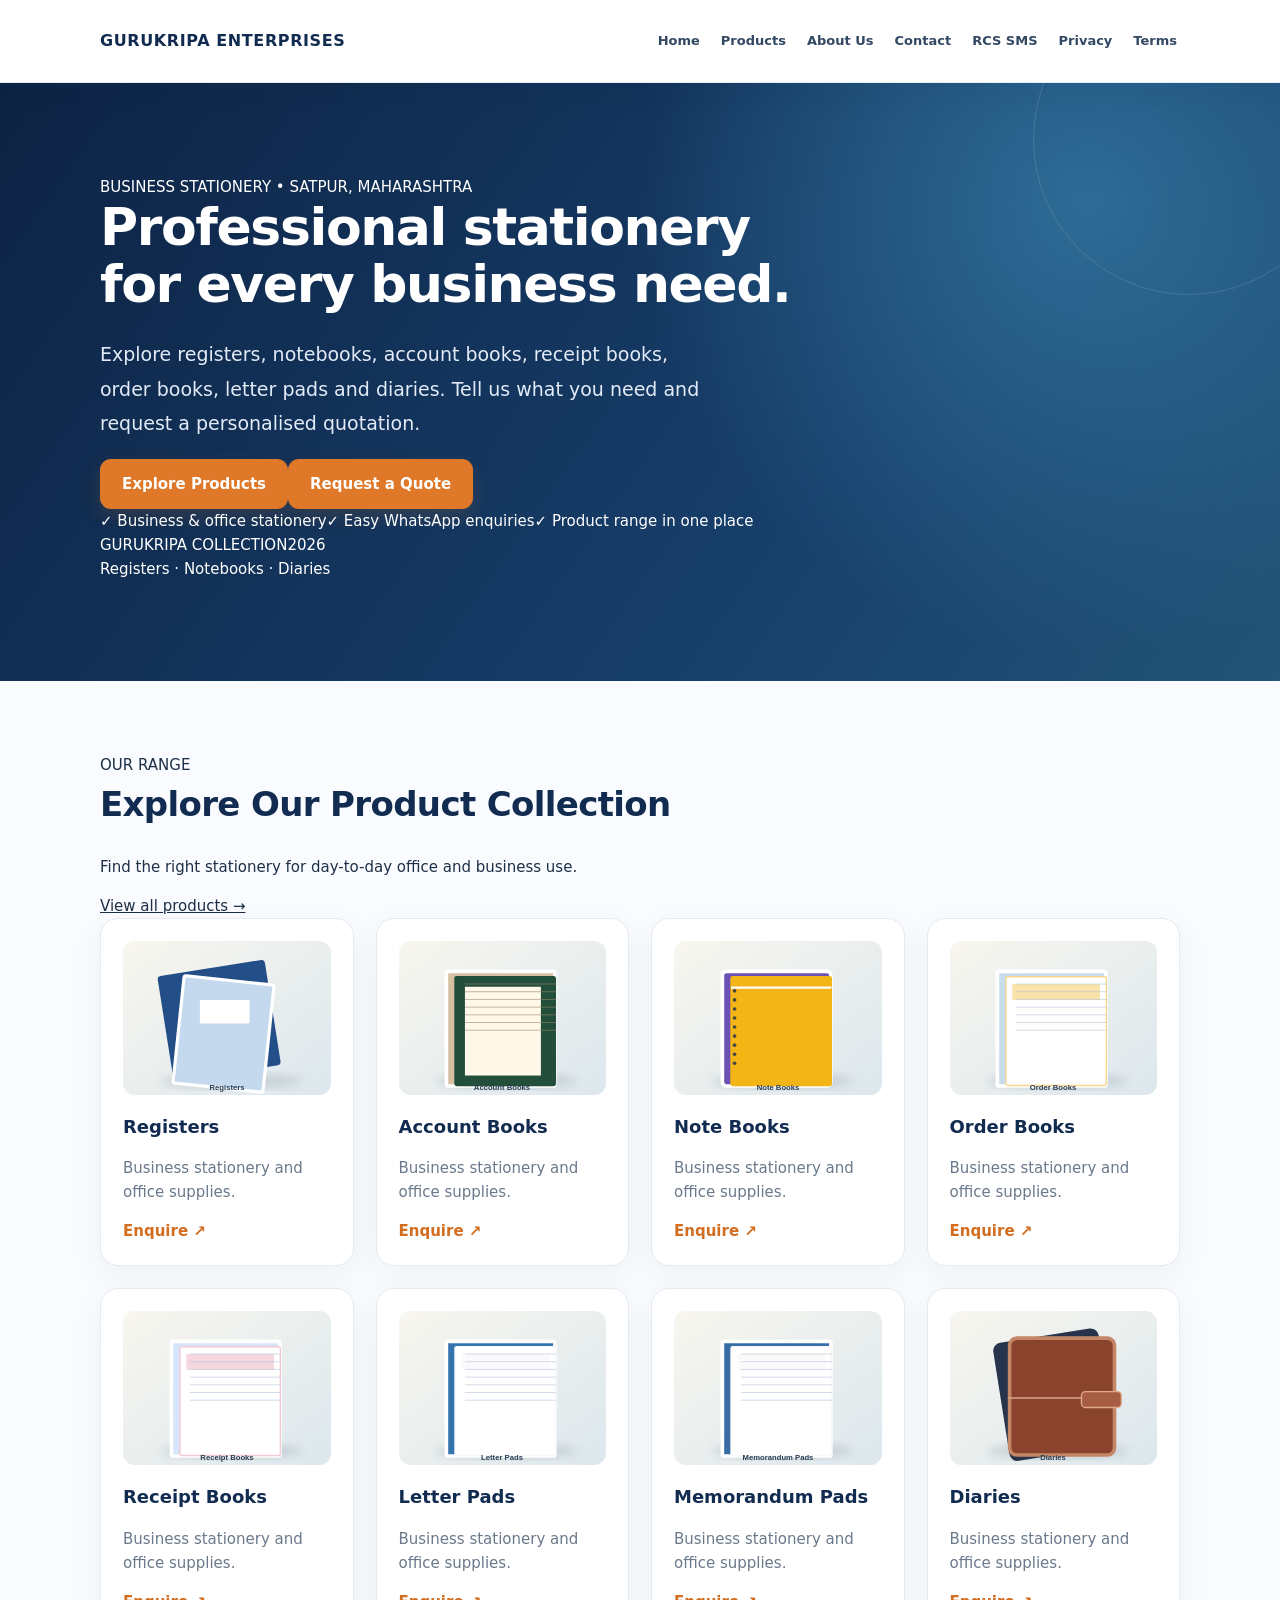
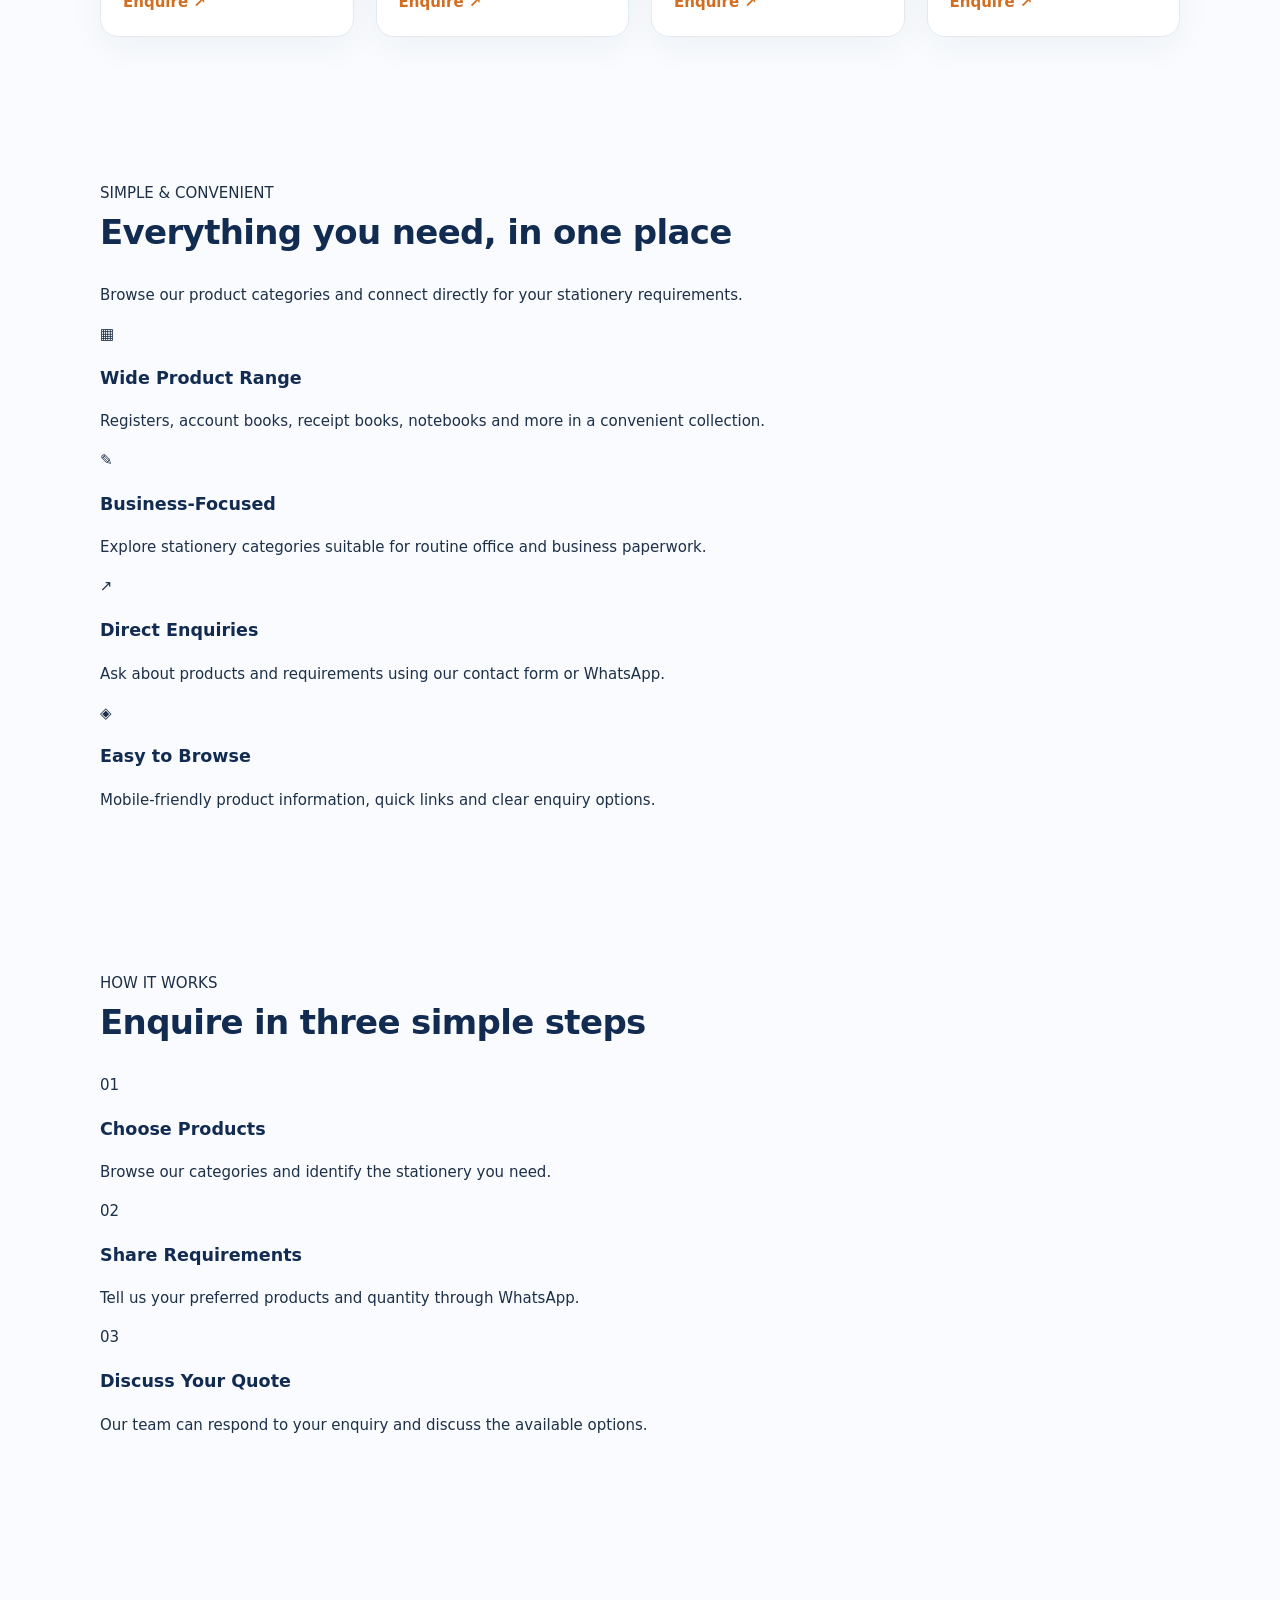
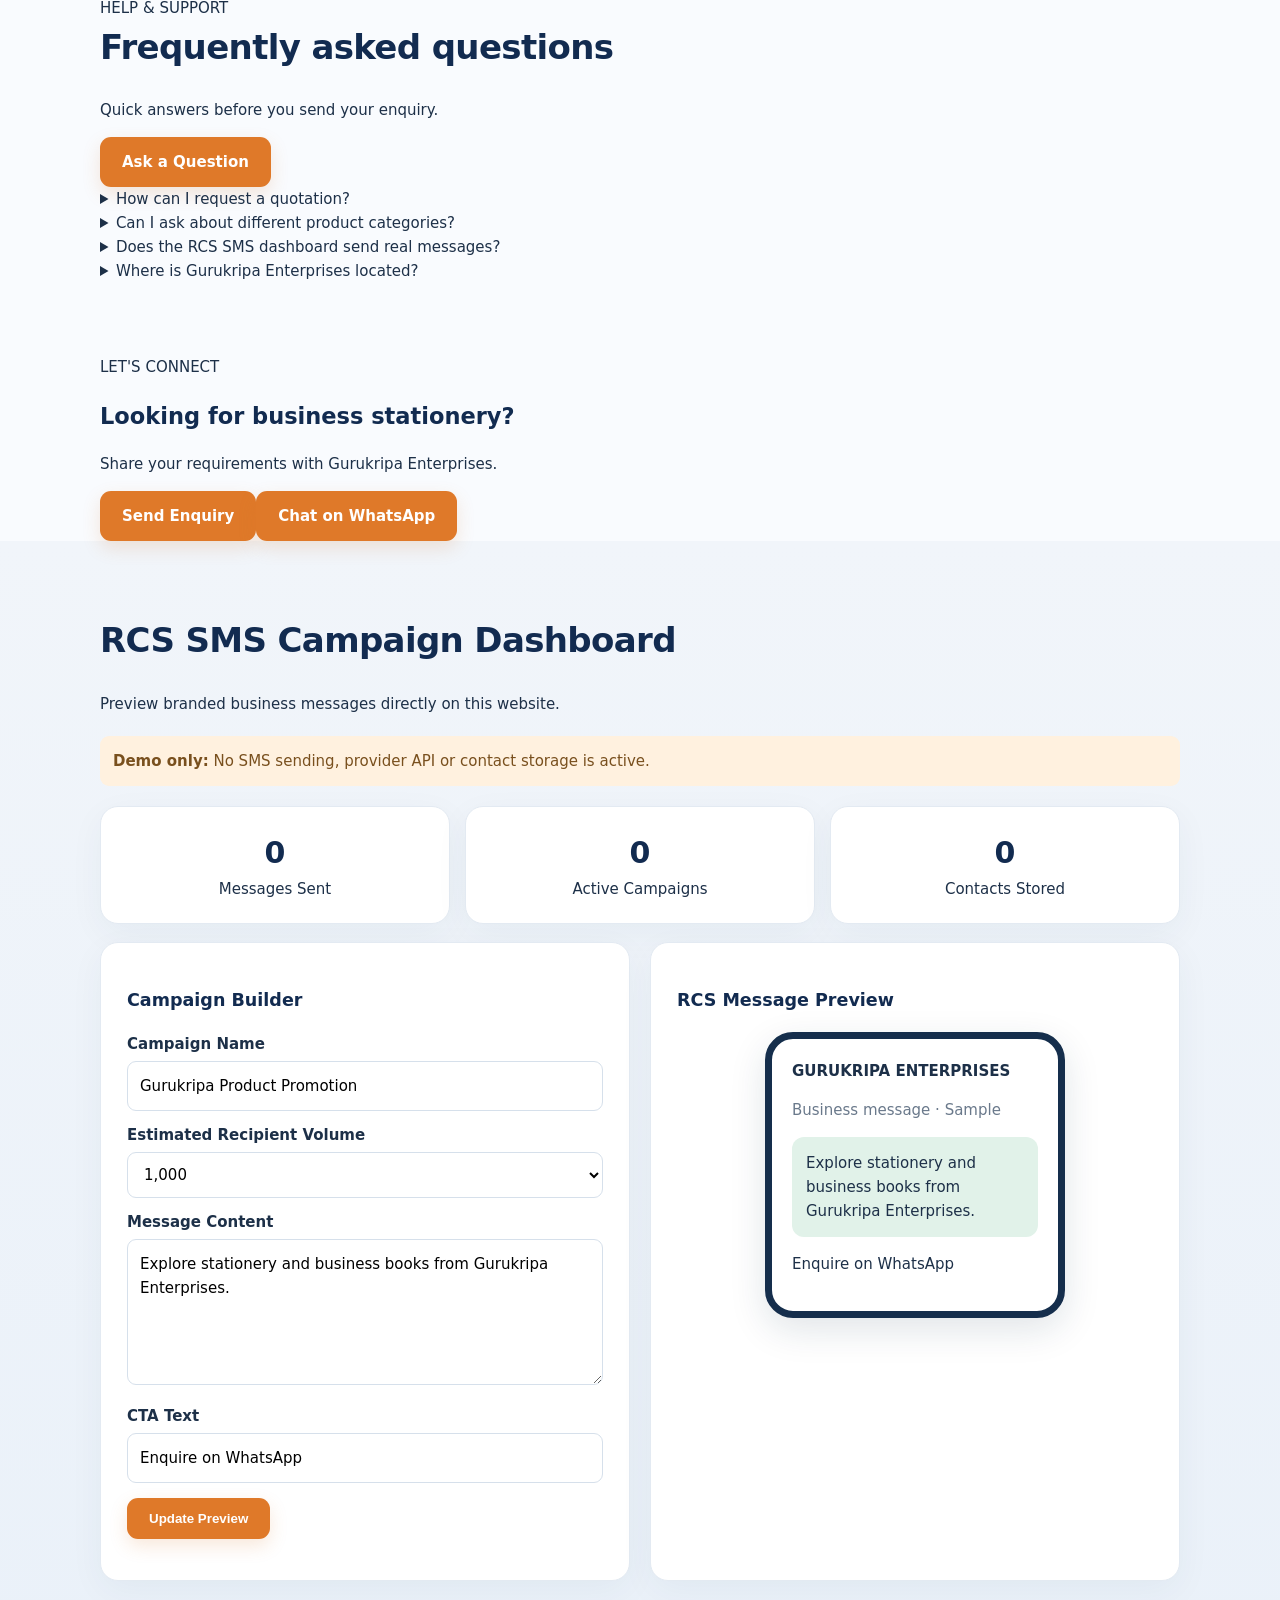
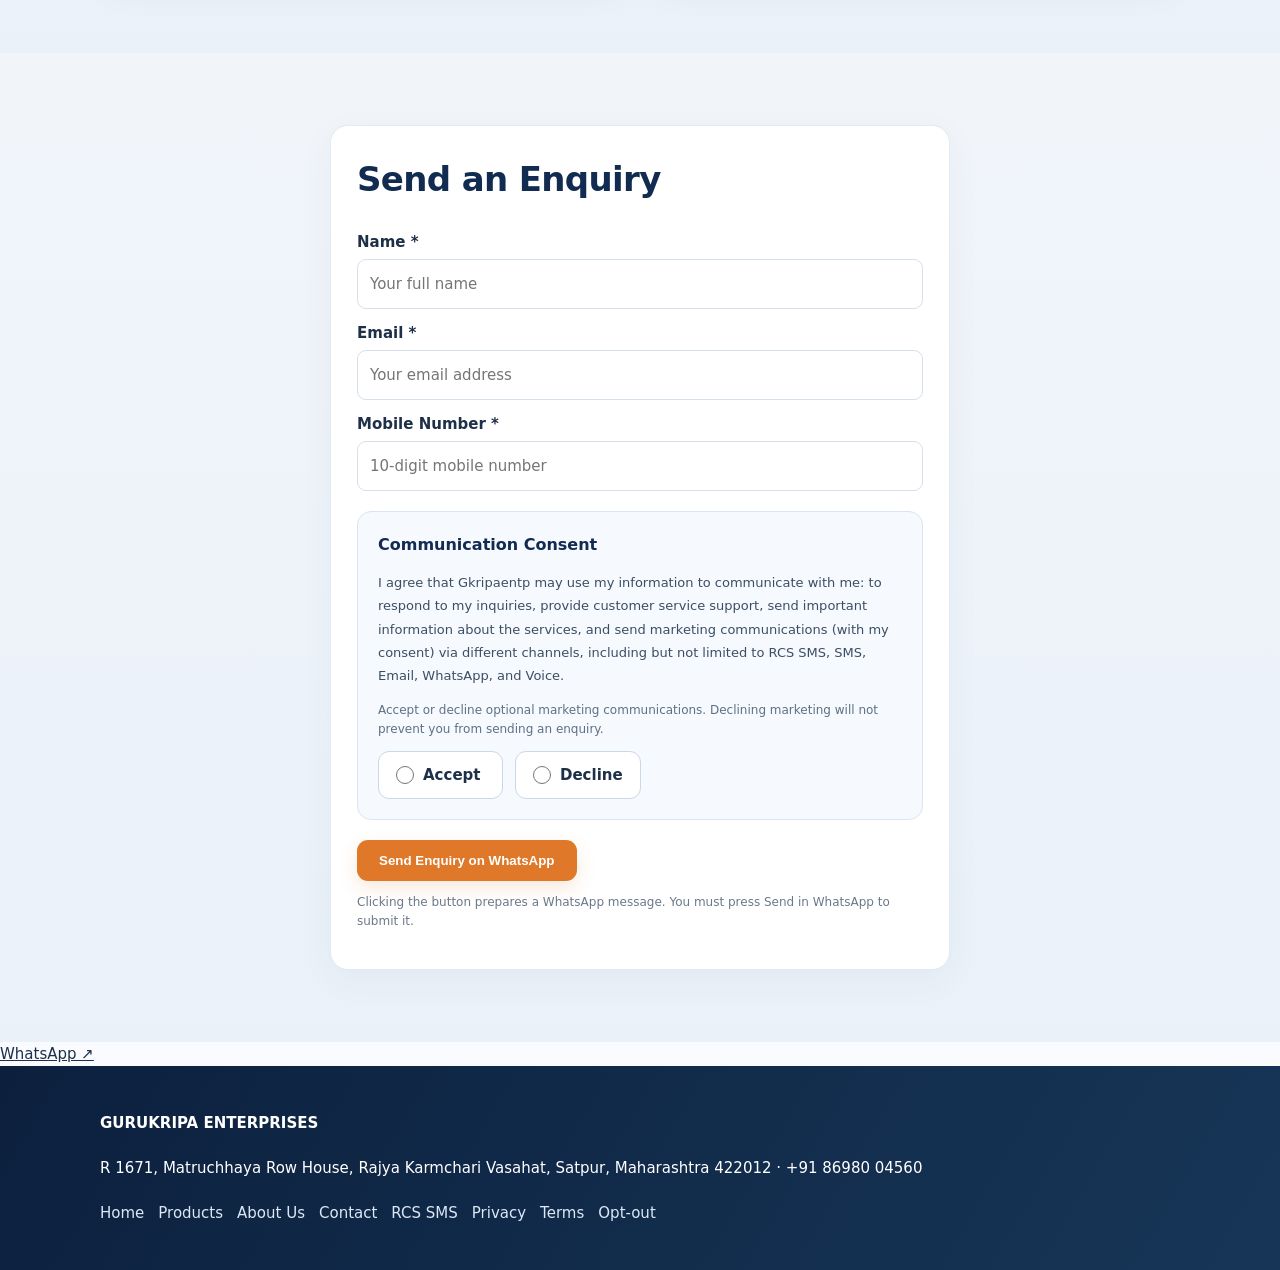
==== commit 3e9f1efe: "Expand homepage with premium hero, benefits, steps, FAQ and responsive enquiry CTAs" ====
--- a/index.html
+++ b/index.html
@@ -1 +1 @@
-<!doctype html><html lang="en"><head><meta charset="utf-8"><meta name="viewport" content="width=device-width, initial-scale=1"><link rel="stylesheet" href="/style.css"><title>Home | Gurukripa Enterprises</title></head><body><header><div class="wrap"><a href="/" style="text-decoration:none"><strong>GURUKRIPA ENTERPRISES</strong></a><nav><a href="/">Home</a><a href="/products.html">Products</a><a href="/about.html">About Us</a><a href="/contact.html">Contact</a><a href="/#rcs-sms">RCS SMS</a><a href="/privacy-policy.html">Privacy</a><a href="/terms-and-conditions.html">Terms</a></nav></div></header><section class="hero"><div class="wrap"><h1>Gurukripa Enterprises</h1><p>Registers, notebooks, account books, receipt books, order books, letter pads and diaries in Satpur, Maharashtra.</p><a class="btn" href="/contact.html">Get a Quote</a></div></section><section class="section "><div class="wrap"><h2>Our Product Collection</h2><div class="grid"><div class="card"><img alt="Registers illustrative product image" loading="lazy" width="460" height="340" style="width:100%;height:auto;aspect-ratio:460/340;object-fit:cover;border-radius:9px;display:block;margin-bottom:12px" src="data:image/svg+xml,%3Csvg%20xmlns%3D%22http%3A%2F%2Fwww.w3.org%2F2000%2Fsvg%22%20viewBox%3D%220%200%20460%20340%22%3E%3Cdefs%3E%3ClinearGradient%20id%3D%22bg%22%20x2%3D%221%22%20y2%3D%221%22%3E%3Cstop%20stop-color%3D%22%23f8f6ef%22%2F%3E%3Cstop%20offset%3D%221%22%20stop-color%3D%22%23dce7ed%22%2F%3E%3C%2FlinearGradient%3E%3Cfilter%20id%3D%22s%22%3E%3CfeGaussianBlur%20stdDeviation%3D%229%22%2F%3E%3C%2Ffilter%3E%3C%2Fdefs%3E%3Crect%20width%3D%22460%22%20height%3D%22340%22%20fill%3D%22url(%23bg)%22%2F%3E%3Cellipse%20cx%3D%22240%22%20cy%3D%22309%22%20rx%3D%22155%22%20ry%3D%2218%22%20fill%3D%22%239ca8b0%22%20opacity%3D%22.35%22%20filter%3D%22url(%23s)%22%2F%3E%3Crect%20x%3D%2290%22%20y%3D%2260%22%20width%3D%22240%22%20height%3D%22235%22%20rx%3D%227%22%20fill%3D%22%23244e88%22%20transform%3D%22rotate(-9%20200%20160)%22%2F%3E%3Crect%20x%3D%22126%22%20y%3D%2286%22%20width%3D%22200%22%20height%3D%22238%22%20rx%3D%225%22%20fill%3D%22%23c4d9ee%22%20stroke%3D%22%23fff%22%20stroke-width%3D%227%22%20transform%3D%22rotate(6%20220%20170)%22%2F%3E%3Crect%20x%3D%22170%22%20y%3D%22130%22%20width%3D%22110%22%20height%3D%2252%22%20rx%3D%223%22%20fill%3D%22white%22%2F%3E%3Ctext%20x%3D%22230%22%20y%3D%22330%22%20text-anchor%3D%22middle%22%20font-size%3D%2217%22%20font-family%3D%22Arial%22%20font-weight%3D%22bold%22%20fill%3D%22%23263c52%22%3ERegisters%3C%2Ftext%3E%3C%2Fsvg%3E"><h3>Registers</h3><p>Business stationery and office supplies.</p><a href="https://wa.me/918698004560?text=Enquiry%20for%20Registers">Enquire ↗</a></div><div class="card"><img alt="Account Books illustrative product image" loading="lazy" width="460" height="340" style="width:100%;height:auto;aspect-ratio:460/340;object-fit:cover;border-radius:9px;display:block;margin-bottom:12px" src="data:image/svg+xml,%3Csvg%20xmlns%3D%22http%3A%2F%2Fwww.w3.org%2F2000%2Fsvg%22%20viewBox%3D%220%200%20460%20340%22%3E%3Cdefs%3E%3ClinearGradient%20id%3D%22bg%22%20x2%3D%221%22%20y2%3D%221%22%3E%3Cstop%20stop-color%3D%22%23f8f6ef%22%2F%3E%3Cstop%20offset%3D%221%22%20stop-color%3D%22%23dce7ed%22%2F%3E%3C%2FlinearGradient%3E%3Cfilter%20id%3D%22s%22%3E%3CfeGaussianBlur%20stdDeviation%3D%229%22%2F%3E%3C%2Ffilter%3E%3C%2Fdefs%3E%3Crect%20width%3D%22460%22%20height%3D%22340%22%20fill%3D%22url(%23bg)%22%2F%3E%3Cellipse%20cx%3D%22240%22%20cy%3D%22309%22%20rx%3D%22155%22%20ry%3D%2218%22%20fill%3D%22%239ca8b0%22%20opacity%3D%22.35%22%20filter%3D%22url(%23s)%22%2F%3E%3Crect%20x%3D%22107%22%20y%3D%2267%22%20width%3D%22240%22%20height%3D%22253%22%20rx%3D%224%22%20fill%3D%22%23d6c0a1%22%20stroke%3D%22%23fff%22%20stroke-width%3D%228%22%2F%3E%3Crect%20x%3D%22126%22%20y%3D%2279%22%20width%3D%22222%22%20height%3D%22240%22%20rx%3D%224%22%20fill%3D%22%23234e3c%22%20stroke%3D%22%23234e3c%22%20stroke-width%3D%223%22%2F%3E%3Crect%20x%3D%22148%22%20y%3D%22101%22%20width%3D%22168%22%20height%3D%22196%22%20fill%3D%22%23fff8e9%22%2F%3E%3Cline%20x1%3D%22148%22%20y1%3D%2295%22%20x2%3D%22350%22%20y2%3D%2295%22%20stroke%3D%22%239a876a%22%20stroke-width%3D%222%22%20opacity%3D%22.65%22%2F%3E%3Cline%20x1%3D%22148%22%20y1%3D%22112%22%20x2%3D%22350%22%20y2%3D%22112%22%20stroke%3D%22%239a876a%22%20stroke-width%3D%222%22%20opacity%3D%22.65%22%2F%3E%3Cline%20x1%3D%22148%22%20y1%3D%22129%22%20x2%3D%22350%22%20y2%3D%22129%22%20stroke%3D%22%239a876a%22%20stroke-width%3D%222%22%20opacity%3D%22.65%22%2F%3E%3Cline%20x1%3D%22148%22%20y1%3D%22146%22%20x2%3D%22350%22%20y2%3D%22146%22%20stroke%3D%22%239a876a%22%20stroke-width%3D%222%22%20opacity%3D%22.65%22%2F%3E%3Cline%20x1%3D%22148%22%20y1%3D%22163%22%20x2%3D%22350%22%20y2%3D%22163%22%20stroke%3D%22%239a876a%22%20stroke-width%3D%222%22%20opacity%3D%22.65%22%2F%3E%3Cline%20x1%3D%22148%22%20y1%3D%22180%22%20x2%3D%22350%22%20y2%3D%22180%22%20stroke%3D%22%239a876a%22%20stroke-width%3D%222%22%20opacity%3D%22.65%22%2F%3E%3Cline%20x1%3D%22148%22%20y1%3D%22197%22%20x2%3D%22350%22%20y2%3D%22197%22%20stroke%3D%22%239a876a%22%20stroke-width%3D%222%22%20opacity%3D%22.65%22%2F%3E%3Ctext%20x%3D%22230%22%20y%3D%22330%22%20text-anchor%3D%22middle%22%20font-size%3D%2217%22%20font-family%3D%22Arial%22%20font-weight%3D%22bold%22%20fill%3D%22%23263c52%22%3EAccount%20Books%3C%2Ftext%3E%3C%2Fsvg%3E"><h3>Account Books</h3><p>Business stationery and office supplies.</p><a href="https://wa.me/918698004560?text=Enquiry%20for%20Account%20Books">Enquire ↗</a></div><div class="card"><img alt="Note Books illustrative product image" loading="lazy" width="460" height="340" style="width:100%;height:auto;aspect-ratio:460/340;object-fit:cover;border-radius:9px;display:block;margin-bottom:12px" src="data:image/svg+xml,%3Csvg%20xmlns%3D%22http%3A%2F%2Fwww.w3.org%2F2000%2Fsvg%22%20viewBox%3D%220%200%20460%20340%22%3E%3Cdefs%3E%3ClinearGradient%20id%3D%22bg%22%20x2%3D%221%22%20y2%3D%221%22%3E%3Cstop%20stop-color%3D%22%23f8f6ef%22%2F%3E%3Cstop%20offset%3D%221%22%20stop-color%3D%22%23dce7ed%22%2F%3E%3C%2FlinearGradient%3E%3Cfilter%20id%3D%22s%22%3E%3CfeGaussianBlur%20stdDeviation%3D%229%22%2F%3E%3C%2Ffilter%3E%3C%2Fdefs%3E%3Crect%20width%3D%22460%22%20height%3D%22340%22%20fill%3D%22url(%23bg)%22%2F%3E%3Cellipse%20cx%3D%22240%22%20cy%3D%22309%22%20rx%3D%22155%22%20ry%3D%2218%22%20fill%3D%22%239ca8b0%22%20opacity%3D%22.35%22%20filter%3D%22url(%23s)%22%2F%3E%3Crect%20x%3D%22107%22%20y%3D%2267%22%20width%3D%22240%22%20height%3D%22253%22%20rx%3D%229%22%20fill%3D%22%236c50b4%22%20stroke%3D%22%23fff%22%20stroke-width%3D%228%22%2F%3E%3Crect%20x%3D%22126%22%20y%3D%2279%22%20width%3D%22222%22%20height%3D%22240%22%20rx%3D%224%22%20fill%3D%22%23f2b515%22%20stroke%3D%22%23f2b515%22%20stroke-width%3D%223%22%2F%3E%3Cpath%20d%3D%22M126%20103h222%22%20stroke%3D%22%23fefefe%22%20stroke-width%3D%225%22%2F%3E%3Ccircle%20cx%3D%22134%22%20cy%3D%22110%22%20r%3D%224%22%20fill%3D%22%23444%22%2F%3E%3Ccircle%20cx%3D%22134%22%20cy%3D%22130%22%20r%3D%224%22%20fill%3D%22%23444%22%2F%3E%3Ccircle%20cx%3D%22134%22%20cy%3D%22150%22%20r%3D%224%22%20fill%3D%22%23444%22%2F%3E%3Ccircle%20cx%3D%22134%22%20cy%3D%22170%22%20r%3D%224%22%20fill%3D%22%23444%22%2F%3E%3Ccircle%20cx%3D%22134%22%20cy%3D%22190%22%20r%3D%224%22%20fill%3D%22%23444%22%2F%3E%3Ccircle%20cx%3D%22134%22%20cy%3D%22210%22%20r%3D%224%22%20fill%3D%22%23444%22%2F%3E%3Ccircle%20cx%3D%22134%22%20cy%3D%22230%22%20r%3D%224%22%20fill%3D%22%23444%22%2F%3E%3Ccircle%20cx%3D%22134%22%20cy%3D%22250%22%20r%3D%224%22%20fill%3D%22%23444%22%2F%3E%3Ccircle%20cx%3D%22134%22%20cy%3D%22270%22%20r%3D%224%22%20fill%3D%22%23444%22%2F%3E%3Ctext%20x%3D%22230%22%20y%3D%22330%22%20text-anchor%3D%22middle%22%20font-size%3D%2217%22%20font-family%3D%22Arial%22%20font-weight%3D%22bold%22%20fill%3D%22%23263c52%22%3ENote%20Books%3C%2Ftext%3E%3C%2Fsvg%3E"><h3>Note Books</h3><p>Business stationery and office supplies.</p><a href="https://wa.me/918698004560?text=Enquiry%20for%20Note%20Books">Enquire ↗</a></div><div class="card"><img alt="Order Books illustrative product image" loading="lazy" width="460" height="340" style="width:100%;height:auto;aspect-ratio:460/340;object-fit:cover;border-radius:9px;display:block;margin-bottom:12px" src="data:image/svg+xml,%3Csvg%20xmlns%3D%22http%3A%2F%2Fwww.w3.org%2F2000%2Fsvg%22%20viewBox%3D%220%200%20460%20340%22%3E%3Cdefs%3E%3ClinearGradient%20id%3D%22bg%22%20x2%3D%221%22%20y2%3D%221%22%3E%3Cstop%20stop-color%3D%22%23f8f6ef%22%2F%3E%3Cstop%20offset%3D%221%22%20stop-color%3D%22%23dce7ed%22%2F%3E%3C%2FlinearGradient%3E%3Cfilter%20id%3D%22s%22%3E%3CfeGaussianBlur%20stdDeviation%3D%229%22%2F%3E%3C%2Ffilter%3E%3C%2Fdefs%3E%3Crect%20width%3D%22460%22%20height%3D%22340%22%20fill%3D%22url(%23bg)%22%2F%3E%3Cellipse%20cx%3D%22240%22%20cy%3D%22309%22%20rx%3D%22155%22%20ry%3D%2218%22%20fill%3D%22%239ca8b0%22%20opacity%3D%22.35%22%20filter%3D%22url(%23s)%22%2F%3E%3Crect%20x%3D%22107%22%20y%3D%2267%22%20width%3D%22240%22%20height%3D%22253%22%20rx%3D%224%22%20fill%3D%22%23c9dcec%22%20stroke%3D%22%23fff%22%20stroke-width%3D%228%22%2F%3E%3Crect%20x%3D%22126%22%20y%3D%2279%22%20width%3D%22222%22%20height%3D%22240%22%20rx%3D%224%22%20fill%3D%22%23fff%22%20stroke%3D%22%23f7d78d%22%20stroke-width%3D%223%22%2F%3E%3Crect%20x%3D%22140%22%20y%3D%2295%22%20width%3D%22194%22%20height%3D%2235%22%20fill%3D%22%23f7d78d%22%20opacity%3D%22.75%22%2F%3E%3Cline%20x1%3D%22148%22%20y1%3D%2295%22%20x2%3D%22350%22%20y2%3D%2295%22%20stroke%3D%22%23b3c4d7%22%20stroke-width%3D%222%22%20opacity%3D%22.65%22%2F%3E%3Cline%20x1%3D%22148%22%20y1%3D%22112%22%20x2%3D%22350%22%20y2%3D%22112%22%20stroke%3D%22%23b3c4d7%22%20stroke-width%3D%222%22%20opacity%3D%22.65%22%2F%3E%3Cline%20x1%3D%22148%22%20y1%3D%22129%22%20x2%3D%22350%22%20y2%3D%22129%22%20stroke%3D%22%23b3c4d7%22%20stroke-width%3D%222%22%20opacity%3D%22.65%22%2F%3E%3Cline%20x1%3D%22148%22%20y1%3D%22146%22%20x2%3D%22350%22%20y2%3D%22146%22%20stroke%3D%22%23b3c4d7%22%20stroke-width%3D%222%22%20opacity%3D%22.65%22%2F%3E%3Cline%20x1%3D%22148%22%20y1%3D%22163%22%20x2%3D%22350%22%20y2%3D%22163%22%20stroke%3D%22%23b3c4d7%22%20stroke-width%3D%222%22%20opacity%3D%22.65%22%2F%3E%3Cline%20x1%3D%22148%22%20y1%3D%22180%22%20x2%3D%22350%22%20y2%3D%22180%22%20stroke%3D%22%23b3c4d7%22%20stroke-width%3D%222%22%20opacity%3D%22.65%22%2F%3E%3Cline%20x1%3D%22148%22%20y1%3D%22197%22%20x2%3D%22350%22%20y2%3D%22197%22%20stroke%3D%22%23b3c4d7%22%20stroke-width%3D%222%22%20opacity%3D%22.65%22%2F%3E%3Ctext%20x%3D%22230%22%20y%3D%22330%22%20text-anchor%3D%22middle%22%20font-size%3D%2217%22%20font-family%3D%22Arial%22%20font-weight%3D%22bold%22%20fill%3D%22%23263c52%22%3EOrder%20Books%3C%2Ftext%3E%3C%2Fsvg%3E"><h3>Order Books</h3><p>Business stationery and office supplies.</p><a href="https://wa.me/918698004560?text=Enquiry%20for%20Order%20Books">Enquire ↗</a></div><div class="card"><img alt="Receipt Books illustrative product image" loading="lazy" width="460" height="340" style="width:100%;height:auto;aspect-ratio:460/340;object-fit:cover;border-radius:9px;display:block;margin-bottom:12px" src="data:image/svg+xml,%3Csvg%20xmlns%3D%22http%3A%2F%2Fwww.w3.org%2F2000%2Fsvg%22%20viewBox%3D%220%200%20460%20340%22%3E%3Cdefs%3E%3ClinearGradient%20id%3D%22bg%22%20x2%3D%221%22%20y2%3D%221%22%3E%3Cstop%20stop-color%3D%22%23f8f6ef%22%2F%3E%3Cstop%20offset%3D%221%22%20stop-color%3D%22%23dce7ed%22%2F%3E%3C%2FlinearGradient%3E%3Cfilter%20id%3D%22s%22%3E%3CfeGaussianBlur%20stdDeviation%3D%229%22%2F%3E%3C%2Ffilter%3E%3C%2Fdefs%3E%3Crect%20width%3D%22460%22%20height%3D%22340%22%20fill%3D%22url(%23bg)%22%2F%3E%3Cellipse%20cx%3D%22240%22%20cy%3D%22309%22%20rx%3D%22155%22%20ry%3D%2218%22%20fill%3D%22%239ca8b0%22%20opacity%3D%22.35%22%20filter%3D%22url(%23s)%22%2F%3E%3Crect%20x%3D%22107%22%20y%3D%2267%22%20width%3D%22240%22%20height%3D%22253%22%20rx%3D%224%22%20fill%3D%22%23d6e5fa%22%20stroke%3D%22%23fff%22%20stroke-width%3D%228%22%2F%3E%3Crect%20x%3D%22126%22%20y%3D%2279%22%20width%3D%22222%22%20height%3D%22240%22%20rx%3D%224%22%20fill%3D%22%23fff%22%20stroke%3D%22%23f2cad4%22%20stroke-width%3D%223%22%2F%3E%3Crect%20x%3D%22140%22%20y%3D%2295%22%20width%3D%22194%22%20height%3D%2235%22%20fill%3D%22%23f2cad4%22%20opacity%3D%22.75%22%2F%3E%3Cline%20x1%3D%22148%22%20y1%3D%2295%22%20x2%3D%22350%22%20y2%3D%2295%22%20stroke%3D%22%23b3c4d7%22%20stroke-width%3D%222%22%20opacity%3D%22.65%22%2F%3E%3Cline%20x1%3D%22148%22%20y1%3D%22112%22%20x2%3D%22350%22%20y2%3D%22112%22%20stroke%3D%22%23b3c4d7%22%20stroke-width%3D%222%22%20opacity%3D%22.65%22%2F%3E%3Cline%20x1%3D%22148%22%20y1%3D%22129%22%20x2%3D%22350%22%20y2%3D%22129%22%20stroke%3D%22%23b3c4d7%22%20stroke-width%3D%222%22%20opacity%3D%22.65%22%2F%3E%3Cline%20x1%3D%22148%22%20y1%3D%22146%22%20x2%3D%22350%22%20y2%3D%22146%22%20stroke%3D%22%23b3c4d7%22%20stroke-width%3D%222%22%20opacity%3D%22.65%22%2F%3E%3Cline%20x1%3D%22148%22%20y1%3D%22163%22%20x2%3D%22350%22%20y2%3D%22163%22%20stroke%3D%22%23b3c4d7%22%20stroke-width%3D%222%22%20opacity%3D%22.65%22%2F%3E%3Cline%20x1%3D%22148%22%20y1%3D%22180%22%20x2%3D%22350%22%20y2%3D%22180%22%20stroke%3D%22%23b3c4d7%22%20stroke-width%3D%222%22%20opacity%3D%22.65%22%2F%3E%3Cline%20x1%3D%22148%22%20y1%3D%22197%22%20x2%3D%22350%22%20y2%3D%22197%22%20stroke%3D%22%23b3c4d7%22%20stroke-width%3D%222%22%20opacity%3D%22.65%22%2F%3E%3Ctext%20x%3D%22230%22%20y%3D%22330%22%20text-anchor%3D%22middle%22%20font-size%3D%2217%22%20font-family%3D%22Arial%22%20font-weight%3D%22bold%22%20fill%3D%22%23263c52%22%3EReceipt%20Books%3C%2Ftext%3E%3C%2Fsvg%3E"><h3>Receipt Books</h3><p>Business stationery and office supplies.</p><a href="https://wa.me/918698004560?text=Enquiry%20for%20Receipt%20Books">Enquire ↗</a></div><div class="card"><img alt="Letter Pads illustrative product image" loading="lazy" width="460" height="340" style="width:100%;height:auto;aspect-ratio:460/340;object-fit:cover;border-radius:9px;display:block;margin-bottom:12px" src="data:image/svg+xml,%3Csvg%20xmlns%3D%22http%3A%2F%2Fwww.w3.org%2F2000%2Fsvg%22%20viewBox%3D%220%200%20460%20340%22%3E%3Cdefs%3E%3ClinearGradient%20id%3D%22bg%22%20x2%3D%221%22%20y2%3D%221%22%3E%3Cstop%20stop-color%3D%22%23f8f6ef%22%2F%3E%3Cstop%20offset%3D%221%22%20stop-color%3D%22%23dce7ed%22%2F%3E%3C%2FlinearGradient%3E%3Cfilter%20id%3D%22s%22%3E%3CfeGaussianBlur%20stdDeviation%3D%229%22%2F%3E%3C%2Ffilter%3E%3C%2Fdefs%3E%3Crect%20width%3D%22460%22%20height%3D%22340%22%20fill%3D%22url(%23bg)%22%2F%3E%3Cellipse%20cx%3D%22240%22%20cy%3D%22309%22%20rx%3D%22155%22%20ry%3D%2218%22%20fill%3D%22%239ca8b0%22%20opacity%3D%22.35%22%20filter%3D%22url(%23s)%22%2F%3E%3Crect%20x%3D%22107%22%20y%3D%2267%22%20width%3D%22240%22%20height%3D%22253%22%20rx%3D%224%22%20fill%3D%22%233373ae%22%20stroke%3D%22%23fff%22%20stroke-width%3D%228%22%2F%3E%3Crect%20x%3D%22126%22%20y%3D%2279%22%20width%3D%22222%22%20height%3D%22240%22%20rx%3D%224%22%20fill%3D%22%23fff%22%20stroke%3D%22%23f8f9fd%22%20stroke-width%3D%223%22%2F%3E%3Crect%20x%3D%22140%22%20y%3D%2295%22%20width%3D%22194%22%20height%3D%2235%22%20fill%3D%22%23f8f9fd%22%20opacity%3D%22.75%22%2F%3E%3Cline%20x1%3D%22148%22%20y1%3D%2295%22%20x2%3D%22350%22%20y2%3D%2295%22%20stroke%3D%22%23b3c4d7%22%20stroke-width%3D%222%22%20opacity%3D%22.65%22%2F%3E%3Cline%20x1%3D%22148%22%20y1%3D%22112%22%20x2%3D%22350%22%20y2%3D%22112%22%20stroke%3D%22%23b3c4d7%22%20stroke-width%3D%222%22%20opacity%3D%22.65%22%2F%3E%3Cline%20x1%3D%22148%22%20y1%3D%22129%22%20x2%3D%22350%22%20y2%3D%22129%22%20stroke%3D%22%23b3c4d7%22%20stroke-width%3D%222%22%20opacity%3D%22.65%22%2F%3E%3Cline%20x1%3D%22148%22%20y1%3D%22146%22%20x2%3D%22350%22%20y2%3D%22146%22%20stroke%3D%22%23b3c4d7%22%20stroke-width%3D%222%22%20opacity%3D%22.65%22%2F%3E%3Cline%20x1%3D%22148%22%20y1%3D%22163%22%20x2%3D%22350%22%20y2%3D%22163%22%20stroke%3D%22%23b3c4d7%22%20stroke-width%3D%222%22%20opacity%3D%22.65%22%2F%3E%3Cline%20x1%3D%22148%22%20y1%3D%22180%22%20x2%3D%22350%22%20y2%3D%22180%22%20stroke%3D%22%23b3c4d7%22%20stroke-width%3D%222%22%20opacity%3D%22.65%22%2F%3E%3Cline%20x1%3D%22148%22%20y1%3D%22197%22%20x2%3D%22350%22%20y2%3D%22197%22%20stroke%3D%22%23b3c4d7%22%20stroke-width%3D%222%22%20opacity%3D%22.65%22%2F%3E%3Ctext%20x%3D%22230%22%20y%3D%22330%22%20text-anchor%3D%22middle%22%20font-size%3D%2217%22%20font-family%3D%22Arial%22%20font-weight%3D%22bold%22%20fill%3D%22%23263c52%22%3ELetter%20Pads%3C%2Ftext%3E%3C%2Fsvg%3E"><h3>Letter Pads</h3><p>Business stationery and office supplies.</p><a href="https://wa.me/918698004560?text=Enquiry%20for%20Letter%20Pads">Enquire ↗</a></div><div class="card"><img alt="Memorandum Pads illustrative product image" loading="lazy" width="460" height="340" style="width:100%;height:auto;aspect-ratio:460/340;object-fit:cover;border-radius:9px;display:block;margin-bottom:12px" src="data:image/svg+xml,%3Csvg%20xmlns%3D%22http%3A%2F%2Fwww.w3.org%2F2000%2Fsvg%22%20viewBox%3D%220%200%20460%20340%22%3E%3Cdefs%3E%3ClinearGradient%20id%3D%22bg%22%20x2%3D%221%22%20y2%3D%221%22%3E%3Cstop%20stop-color%3D%22%23f8f6ef%22%2F%3E%3Cstop%20offset%3D%221%22%20stop-color%3D%22%23dce7ed%22%2F%3E%3C%2FlinearGradient%3E%3Cfilter%20id%3D%22s%22%3E%3CfeGaussianBlur%20stdDeviation%3D%229%22%2F%3E%3C%2Ffilter%3E%3C%2Fdefs%3E%3Crect%20width%3D%22460%22%20height%3D%22340%22%20fill%3D%22url(%23bg)%22%2F%3E%3Cellipse%20cx%3D%22240%22%20cy%3D%22309%22%20rx%3D%22155%22%20ry%3D%2218%22%20fill%3D%22%239ca8b0%22%20opacity%3D%22.35%22%20filter%3D%22url(%23s)%22%2F%3E%3Crect%20x%3D%22107%22%20y%3D%2267%22%20width%3D%22240%22%20height%3D%22253%22%20rx%3D%224%22%20fill%3D%22%23376ca7%22%20stroke%3D%22%23fff%22%20stroke-width%3D%228%22%2F%3E%3Crect%20x%3D%22126%22%20y%3D%2279%22%20width%3D%22222%22%20height%3D%22240%22%20rx%3D%224%22%20fill%3D%22%23fff%22%20stroke%3D%22%23f8f8f8%22%20stroke-width%3D%223%22%2F%3E%3Crect%20x%3D%22140%22%20y%3D%2295%22%20width%3D%22194%22%20height%3D%2235%22%20fill%3D%22%23f8f8f8%22%20opacity%3D%22.75%22%2F%3E%3Cline%20x1%3D%22148%22%20y1%3D%2295%22%20x2%3D%22350%22%20y2%3D%2295%22%20stroke%3D%22%23b3c4d7%22%20stroke-width%3D%222%22%20opacity%3D%22.65%22%2F%3E%3Cline%20x1%3D%22148%22%20y1%3D%22112%22%20x2%3D%22350%22%20y2%3D%22112%22%20stroke%3D%22%23b3c4d7%22%20stroke-width%3D%222%22%20opacity%3D%22.65%22%2F%3E%3Cline%20x1%3D%22148%22%20y1%3D%22129%22%20x2%3D%22350%22%20y2%3D%22129%22%20stroke%3D%22%23b3c4d7%22%20stroke-width%3D%222%22%20opacity%3D%22.65%22%2F%3E%3Cline%20x1%3D%22148%22%20y1%3D%22146%22%20x2%3D%22350%22%20y2%3D%22146%22%20stroke%3D%22%23b3c4d7%22%20stroke-width%3D%222%22%20opacity%3D%22.65%22%2F%3E%3Cline%20x1%3D%22148%22%20y1%3D%22163%22%20x2%3D%22350%22%20y2%3D%22163%22%20stroke%3D%22%23b3c4d7%22%20stroke-width%3D%222%22%20opacity%3D%22.65%22%2F%3E%3Cline%20x1%3D%22148%22%20y1%3D%22180%22%20x2%3D%22350%22%20y2%3D%22180%22%20stroke%3D%22%23b3c4d7%22%20stroke-width%3D%222%22%20opacity%3D%22.65%22%2F%3E%3Cline%20x1%3D%22148%22%20y1%3D%22197%22%20x2%3D%22350%22%20y2%3D%22197%22%20stroke%3D%22%23b3c4d7%22%20stroke-width%3D%222%22%20opacity%3D%22.65%22%2F%3E%3Ctext%20x%3D%22230%22%20y%3D%22330%22%20text-anchor%3D%22middle%22%20font-size%3D%2217%22%20font-family%3D%22Arial%22%20font-weight%3D%22bold%22%20fill%3D%22%23263c52%22%3EMemorandum%20Pads%3C%2Ftext%3E%3C%2Fsvg%3E"><h3>Memorandum Pads</h3><p>Business stationery and office supplies.</p><a href="https://wa.me/918698004560?text=Enquiry%20for%20Memorandum%20Pads">Enquire ↗</a></div><div class="card"><img alt="Diaries illustrative product image" loading="lazy" width="460" height="340" style="width:100%;height:auto;aspect-ratio:460/340;object-fit:cover;border-radius:9px;display:block;margin-bottom:12px" src="data:image/svg+xml,%3Csvg%20xmlns%3D%22http%3A%2F%2Fwww.w3.org%2F2000%2Fsvg%22%20viewBox%3D%220%200%20460%20340%22%3E%3Cdefs%3E%3ClinearGradient%20id%3D%22bg%22%20x2%3D%221%22%20y2%3D%221%22%3E%3Cstop%20stop-color%3D%22%23f8f6ef%22%2F%3E%3Cstop%20offset%3D%221%22%20stop-color%3D%22%23dce7ed%22%2F%3E%3C%2FlinearGradient%3E%3Cfilter%20id%3D%22s%22%3E%3CfeGaussianBlur%20stdDeviation%3D%229%22%2F%3E%3C%2Ffilter%3E%3C%2Fdefs%3E%3Crect%20width%3D%22460%22%20height%3D%22340%22%20fill%3D%22url(%23bg)%22%2F%3E%3Cellipse%20cx%3D%22240%22%20cy%3D%22309%22%20rx%3D%22155%22%20ry%3D%2218%22%20fill%3D%22%239ca8b0%22%20opacity%3D%22.35%22%20filter%3D%22url(%23s)%22%2F%3E%3Crect%20x%3D%22112%22%20y%3D%2253%22%20width%3D%22236%22%20height%3D%22264%22%20rx%3D%2218%22%20fill%3D%22%2327344b%22%20transform%3D%22rotate(-9%20230%20170)%22%2F%3E%3Crect%20x%3D%22134%22%20y%3D%2260%22%20width%3D%22232%22%20height%3D%22258%22%20rx%3D%2216%22%20fill%3D%22%238a442e%22%20stroke%3D%22%23c48666%22%20stroke-width%3D%228%22%2F%3E%3Cpath%20d%3D%22M130%20192h235%22%20stroke%3D%22%23d8a58b%22%20stroke-width%3D%223%22%2F%3E%3Crect%20x%3D%22293%22%20y%3D%22178%22%20width%3D%2288%22%20height%3D%2235%22%20rx%3D%229%22%20fill%3D%22%23a75d43%22%20stroke%3D%22%23e1a889%22%20stroke-width%3D%223%22%2F%3E%3Ctext%20x%3D%22230%22%20y%3D%22330%22%20text-anchor%3D%22middle%22%20font-size%3D%2217%22%20font-family%3D%22Arial%22%20font-weight%3D%22bold%22%20fill%3D%22%23263c52%22%3EDiaries%3C%2Ftext%3E%3C%2Fsvg%3E"><h3>Diaries</h3><p>Business stationery and office supplies.</p><a href="https://wa.me/918698004560?text=Enquiry%20for%20Diaries">Enquire ↗</a></div></div></div></section><section id="rcs-sms" class="section band" style="scroll-margin-top:90px"><div class="wrap"><h2>RCS SMS Campaign Dashboard</h2><p>Preview branded business messages directly on this website.</p><div class="notice"><b>Demo only:</b> No SMS sending, provider API or contact storage is active.</div><div class="stats"><div class="card"><b>0</b>Messages Sent</div><div class="card"><b>0</b>Active Campaigns</div><div class="card"><b>0</b>Contacts Stored</div></div><div class="twocol"><div class="panel"><h3>Campaign Builder</h3><label>Campaign Name</label><input value="Gurukripa Product Promotion"><label>Estimated Recipient Volume</label><select><option>1,000</option><option>2,000</option><option>3,000</option><option>5,000</option></select><label>Message Content</label><textarea id="rcsMessage" rows="5">Explore stationery and business books from Gurukripa Enterprises.</textarea><label>CTA Text</label><input id="rcsCta" value="Enquire on WhatsApp"><p><button class="btn" id="updatePreview">Update Preview</button></p></div><div class="panel"><h3>RCS Message Preview</h3><div class="phone"><b>GURUKRIPA ENTERPRISES</b><p class="muted">Business message · Sample</p><div class="bubble" id="messagePreview">Explore stationery and business books from Gurukripa Enterprises.</div><p id="ctaPreview">Enquire on WhatsApp</p></div></div></div></div></section><script src="/rcs.js"></script><section id="customer-enquiry" class="section band"><div class="wrap"><div class="panel" style="max-width:620px;margin:0 auto"><h2>Send an Enquiry</h2><form id="customerEnquiryForm"><label for="enquiryName">Name *</label><input id="enquiryName" name="name" type="text" autocomplete="name" required placeholder="Your full name"><label for="enquiryEmail">Email *</label><input id="enquiryEmail" name="email" type="email" autocomplete="email" required placeholder="Your email address"><label for="enquiryMobile">Mobile Number *</label><input id="enquiryMobile" name="mobile" type="tel" inputmode="numeric" autocomplete="tel-national" maxlength="10" pattern="[0-9]{10}" required placeholder="10-digit mobile number"><div class="consent-box"><p class="consent-heading">Communication Consent</p><p class="consent-copy">I agree that Gkripaentp may use my information to communicate with me: to respond to my inquiries, provide customer service support, send important information about the services, and send marketing communications (with my consent) via different channels, including but not limited to RCS SMS, SMS, Email, WhatsApp, and Voice.</p><p class="consent-note">Accept or decline optional marketing communications. Declining marketing will not prevent you from sending an enquiry.</p><div class="consent-options"><label><input type="radio" name="marketingConsent" value="Accepted" required> Accept</label><label><input type="radio" name="marketingConsent" value="Declined" required> Decline</label></div></div><button type="submit" class="btn">Send Enquiry on WhatsApp</button></form><p class="muted" style="font-size:12px">Clicking the button prepares a WhatsApp message. You must press Send in WhatsApp to submit it.</p></div></div></section><script>(function(){var f=document.getElementById('customerEnquiryForm');if(!f)return;f.addEventListener('submit',function(e){e.preventDefault();if(!f.reportValidity())return;var name=document.getElementById('enquiryName').value.trim(),email=document.getElementById('enquiryEmail').value.trim(),mobile=document.getElementById('enquiryMobile').value.trim();if(!/^[0-9]{10}$/.test(mobile)){alert('Please enter a valid 10-digit mobile number.');return}var message='New Website Enquiry\nName: '+name+'\nEmail: '+email+'\nMobile: '+mobile+'\nMarketing consent: '+f.elements.marketingConsent.value;window.open('https://wa.me/918698004560?text='+encodeURIComponent(message),'_blank','noopener,noreferrer')})})()</script><footer><div class="wrap"><strong>GURUKRIPA ENTERPRISES</strong><p>R 1671, Matruchhaya Row House, Rajya Karmchari Vasahat, Satpur, Maharashtra 422012 · +91 86980 04560</p><a href="/">Home</a><a href="/products.html">Products</a><a href="/about.html">About Us</a><a href="/contact.html">Contact</a><a href="/#rcs-sms">RCS SMS</a><a href="/privacy-policy.html">Privacy</a><a href="/terms-and-conditions.html">Terms</a><a href="/sms-preferences.html">Opt-out</a></div></footer></body></html>+<!doctype html><html lang="en"><head><meta charset="utf-8"><meta name="viewport" content="width=device-width, initial-scale=1"><link rel="stylesheet" href="/style.css"><title>Home | Gurukripa Enterprises</title></head><body><header><div class="wrap"><a href="/" style="text-decoration:none"><strong>GURUKRIPA ENTERPRISES</strong></a><nav><a href="/">Home</a><a href="/products.html">Products</a><a href="/about.html">About Us</a><a href="/contact.html">Contact</a><a href="/#rcs-sms">RCS SMS</a><a href="/privacy-policy.html">Privacy</a><a href="/terms-and-conditions.html">Terms</a></nav></div></header><section class="hero"><div class="wrap"><div class="hero-premium"><div class="hero-copy"><span class="eyebrow">BUSINESS STATIONERY • SATPUR, MAHARASHTRA</span><h1>Professional stationery for every business need.</h1><p>Explore registers, notebooks, account books, receipt books, order books, letter pads and diaries. Tell us what you need and request a personalised quotation.</p><div class="hero-actions"><a class="btn" href="#products">Explore Products</a><a class="btn btn-outline" href="#customer-enquiry">Request a Quote</a></div><div class="hero-points"><span>✓ Business & office stationery</span><span>✓ Easy WhatsApp enquiries</span><span>✓ Product range in one place</span></div></div><div class="hero-visual"><div class="hero-visual-top"><span>GURUKRIPA COLLECTION</span><span>2026</span></div><div class="stationery-art"><div class="art-book art-book-one"></div><div class="art-book art-book-two"></div><div class="art-book art-book-three"></div><div class="art-pencil"></div></div><div class="hero-visual-bottom">Registers · Notebooks · Diaries</div></div></div></div></section><section id="products" class="section product-showcase"><div class="wrap"><div class="section-heading"><div><span class="eyebrow dark">OUR RANGE</span><h2>Explore Our Product Collection</h2><p>Find the right stationery for day-to-day office and business use.</p></div><a class="text-link" href="/products.html">View all products →</a></div><div class="grid"><div class="card"><img alt="Registers illustrative product image" loading="lazy" width="460" height="340" style="width:100%;height:auto;aspect-ratio:460/340;object-fit:cover;border-radius:9px;display:block;margin-bottom:12px" src="data:image/svg+xml,%3Csvg%20xmlns%3D%22http%3A%2F%2Fwww.w3.org%2F2000%2Fsvg%22%20viewBox%3D%220%200%20460%20340%22%3E%3Cdefs%3E%3ClinearGradient%20id%3D%22bg%22%20x2%3D%221%22%20y2%3D%221%22%3E%3Cstop%20stop-color%3D%22%23f8f6ef%22%2F%3E%3Cstop%20offset%3D%221%22%20stop-color%3D%22%23dce7ed%22%2F%3E%3C%2FlinearGradient%3E%3Cfilter%20id%3D%22s%22%3E%3CfeGaussianBlur%20stdDeviation%3D%229%22%2F%3E%3C%2Ffilter%3E%3C%2Fdefs%3E%3Crect%20width%3D%22460%22%20height%3D%22340%22%20fill%3D%22url(%23bg)%22%2F%3E%3Cellipse%20cx%3D%22240%22%20cy%3D%22309%22%20rx%3D%22155%22%20ry%3D%2218%22%20fill%3D%22%239ca8b0%22%20opacity%3D%22.35%22%20filter%3D%22url(%23s)%22%2F%3E%3Crect%20x%3D%2290%22%20y%3D%2260%22%20width%3D%22240%22%20height%3D%22235%22%20rx%3D%227%22%20fill%3D%22%23244e88%22%20transform%3D%22rotate(-9%20200%20160)%22%2F%3E%3Crect%20x%3D%22126%22%20y%3D%2286%22%20width%3D%22200%22%20height%3D%22238%22%20rx%3D%225%22%20fill%3D%22%23c4d9ee%22%20stroke%3D%22%23fff%22%20stroke-width%3D%227%22%20transform%3D%22rotate(6%20220%20170)%22%2F%3E%3Crect%20x%3D%22170%22%20y%3D%22130%22%20width%3D%22110%22%20height%3D%2252%22%20rx%3D%223%22%20fill%3D%22white%22%2F%3E%3Ctext%20x%3D%22230%22%20y%3D%22330%22%20text-anchor%3D%22middle%22%20font-size%3D%2217%22%20font-family%3D%22Arial%22%20font-weight%3D%22bold%22%20fill%3D%22%23263c52%22%3ERegisters%3C%2Ftext%3E%3C%2Fsvg%3E"><h3>Registers</h3><p>Business stationery and office supplies.</p><a href="https://wa.me/918698004560?text=Enquiry%20for%20Registers">Enquire ↗</a></div><div class="card"><img alt="Account Books illustrative product image" loading="lazy" width="460" height="340" style="width:100%;height:auto;aspect-ratio:460/340;object-fit:cover;border-radius:9px;display:block;margin-bottom:12px" src="data:image/svg+xml,%3Csvg%20xmlns%3D%22http%3A%2F%2Fwww.w3.org%2F2000%2Fsvg%22%20viewBox%3D%220%200%20460%20340%22%3E%3Cdefs%3E%3ClinearGradient%20id%3D%22bg%22%20x2%3D%221%22%20y2%3D%221%22%3E%3Cstop%20stop-color%3D%22%23f8f6ef%22%2F%3E%3Cstop%20offset%3D%221%22%20stop-color%3D%22%23dce7ed%22%2F%3E%3C%2FlinearGradient%3E%3Cfilter%20id%3D%22s%22%3E%3CfeGaussianBlur%20stdDeviation%3D%229%22%2F%3E%3C%2Ffilter%3E%3C%2Fdefs%3E%3Crect%20width%3D%22460%22%20height%3D%22340%22%20fill%3D%22url(%23bg)%22%2F%3E%3Cellipse%20cx%3D%22240%22%20cy%3D%22309%22%20rx%3D%22155%22%20ry%3D%2218%22%20fill%3D%22%239ca8b0%22%20opacity%3D%22.35%22%20filter%3D%22url(%23s)%22%2F%3E%3Crect%20x%3D%22107%22%20y%3D%2267%22%20width%3D%22240%22%20height%3D%22253%22%20rx%3D%224%22%20fill%3D%22%23d6c0a1%22%20stroke%3D%22%23fff%22%20stroke-width%3D%228%22%2F%3E%3Crect%20x%3D%22126%22%20y%3D%2279%22%20width%3D%22222%22%20height%3D%22240%22%20rx%3D%224%22%20fill%3D%22%23234e3c%22%20stroke%3D%22%23234e3c%22%20stroke-width%3D%223%22%2F%3E%3Crect%20x%3D%22148%22%20y%3D%22101%22%20width%3D%22168%22%20height%3D%22196%22%20fill%3D%22%23fff8e9%22%2F%3E%3Cline%20x1%3D%22148%22%20y1%3D%2295%22%20x2%3D%22350%22%20y2%3D%2295%22%20stroke%3D%22%239a876a%22%20stroke-width%3D%222%22%20opacity%3D%22.65%22%2F%3E%3Cline%20x1%3D%22148%22%20y1%3D%22112%22%20x2%3D%22350%22%20y2%3D%22112%22%20stroke%3D%22%239a876a%22%20stroke-width%3D%222%22%20opacity%3D%22.65%22%2F%3E%3Cline%20x1%3D%22148%22%20y1%3D%22129%22%20x2%3D%22350%22%20y2%3D%22129%22%20stroke%3D%22%239a876a%22%20stroke-width%3D%222%22%20opacity%3D%22.65%22%2F%3E%3Cline%20x1%3D%22148%22%20y1%3D%22146%22%20x2%3D%22350%22%20y2%3D%22146%22%20stroke%3D%22%239a876a%22%20stroke-width%3D%222%22%20opacity%3D%22.65%22%2F%3E%3Cline%20x1%3D%22148%22%20y1%3D%22163%22%20x2%3D%22350%22%20y2%3D%22163%22%20stroke%3D%22%239a876a%22%20stroke-width%3D%222%22%20opacity%3D%22.65%22%2F%3E%3Cline%20x1%3D%22148%22%20y1%3D%22180%22%20x2%3D%22350%22%20y2%3D%22180%22%20stroke%3D%22%239a876a%22%20stroke-width%3D%222%22%20opacity%3D%22.65%22%2F%3E%3Cline%20x1%3D%22148%22%20y1%3D%22197%22%20x2%3D%22350%22%20y2%3D%22197%22%20stroke%3D%22%239a876a%22%20stroke-width%3D%222%22%20opacity%3D%22.65%22%2F%3E%3Ctext%20x%3D%22230%22%20y%3D%22330%22%20text-anchor%3D%22middle%22%20font-size%3D%2217%22%20font-family%3D%22Arial%22%20font-weight%3D%22bold%22%20fill%3D%22%23263c52%22%3EAccount%20Books%3C%2Ftext%3E%3C%2Fsvg%3E"><h3>Account Books</h3><p>Business stationery and office supplies.</p><a href="https://wa.me/918698004560?text=Enquiry%20for%20Account%20Books">Enquire ↗</a></div><div class="card"><img alt="Note Books illustrative product image" loading="lazy" width="460" height="340" style="width:100%;height:auto;aspect-ratio:460/340;object-fit:cover;border-radius:9px;display:block;margin-bottom:12px" src="data:image/svg+xml,%3Csvg%20xmlns%3D%22http%3A%2F%2Fwww.w3.org%2F2000%2Fsvg%22%20viewBox%3D%220%200%20460%20340%22%3E%3Cdefs%3E%3ClinearGradient%20id%3D%22bg%22%20x2%3D%221%22%20y2%3D%221%22%3E%3Cstop%20stop-color%3D%22%23f8f6ef%22%2F%3E%3Cstop%20offset%3D%221%22%20stop-color%3D%22%23dce7ed%22%2F%3E%3C%2FlinearGradient%3E%3Cfilter%20id%3D%22s%22%3E%3CfeGaussianBlur%20stdDeviation%3D%229%22%2F%3E%3C%2Ffilter%3E%3C%2Fdefs%3E%3Crect%20width%3D%22460%22%20height%3D%22340%22%20fill%3D%22url(%23bg)%22%2F%3E%3Cellipse%20cx%3D%22240%22%20cy%3D%22309%22%20rx%3D%22155%22%20ry%3D%2218%22%20fill%3D%22%239ca8b0%22%20opacity%3D%22.35%22%20filter%3D%22url(%23s)%22%2F%3E%3Crect%20x%3D%22107%22%20y%3D%2267%22%20width%3D%22240%22%20height%3D%22253%22%20rx%3D%229%22%20fill%3D%22%236c50b4%22%20stroke%3D%22%23fff%22%20stroke-width%3D%228%22%2F%3E%3Crect%20x%3D%22126%22%20y%3D%2279%22%20width%3D%22222%22%20height%3D%22240%22%20rx%3D%224%22%20fill%3D%22%23f2b515%22%20stroke%3D%22%23f2b515%22%20stroke-width%3D%223%22%2F%3E%3Cpath%20d%3D%22M126%20103h222%22%20stroke%3D%22%23fefefe%22%20stroke-width%3D%225%22%2F%3E%3Ccircle%20cx%3D%22134%22%20cy%3D%22110%22%20r%3D%224%22%20fill%3D%22%23444%22%2F%3E%3Ccircle%20cx%3D%22134%22%20cy%3D%22130%22%20r%3D%224%22%20fill%3D%22%23444%22%2F%3E%3Ccircle%20cx%3D%22134%22%20cy%3D%22150%22%20r%3D%224%22%20fill%3D%22%23444%22%2F%3E%3Ccircle%20cx%3D%22134%22%20cy%3D%22170%22%20r%3D%224%22%20fill%3D%22%23444%22%2F%3E%3Ccircle%20cx%3D%22134%22%20cy%3D%22190%22%20r%3D%224%22%20fill%3D%22%23444%22%2F%3E%3Ccircle%20cx%3D%22134%22%20cy%3D%22210%22%20r%3D%224%22%20fill%3D%22%23444%22%2F%3E%3Ccircle%20cx%3D%22134%22%20cy%3D%22230%22%20r%3D%224%22%20fill%3D%22%23444%22%2F%3E%3Ccircle%20cx%3D%22134%22%20cy%3D%22250%22%20r%3D%224%22%20fill%3D%22%23444%22%2F%3E%3Ccircle%20cx%3D%22134%22%20cy%3D%22270%22%20r%3D%224%22%20fill%3D%22%23444%22%2F%3E%3Ctext%20x%3D%22230%22%20y%3D%22330%22%20text-anchor%3D%22middle%22%20font-size%3D%2217%22%20font-family%3D%22Arial%22%20font-weight%3D%22bold%22%20fill%3D%22%23263c52%22%3ENote%20Books%3C%2Ftext%3E%3C%2Fsvg%3E"><h3>Note Books</h3><p>Business stationery and office supplies.</p><a href="https://wa.me/918698004560?text=Enquiry%20for%20Note%20Books">Enquire ↗</a></div><div class="card"><img alt="Order Books illustrative product image" loading="lazy" width="460" height="340" style="width:100%;height:auto;aspect-ratio:460/340;object-fit:cover;border-radius:9px;display:block;margin-bottom:12px" src="data:image/svg+xml,%3Csvg%20xmlns%3D%22http%3A%2F%2Fwww.w3.org%2F2000%2Fsvg%22%20viewBox%3D%220%200%20460%20340%22%3E%3Cdefs%3E%3ClinearGradient%20id%3D%22bg%22%20x2%3D%221%22%20y2%3D%221%22%3E%3Cstop%20stop-color%3D%22%23f8f6ef%22%2F%3E%3Cstop%20offset%3D%221%22%20stop-color%3D%22%23dce7ed%22%2F%3E%3C%2FlinearGradient%3E%3Cfilter%20id%3D%22s%22%3E%3CfeGaussianBlur%20stdDeviation%3D%229%22%2F%3E%3C%2Ffilter%3E%3C%2Fdefs%3E%3Crect%20width%3D%22460%22%20height%3D%22340%22%20fill%3D%22url(%23bg)%22%2F%3E%3Cellipse%20cx%3D%22240%22%20cy%3D%22309%22%20rx%3D%22155%22%20ry%3D%2218%22%20fill%3D%22%239ca8b0%22%20opacity%3D%22.35%22%20filter%3D%22url(%23s)%22%2F%3E%3Crect%20x%3D%22107%22%20y%3D%2267%22%20width%3D%22240%22%20height%3D%22253%22%20rx%3D%224%22%20fill%3D%22%23c9dcec%22%20stroke%3D%22%23fff%22%20stroke-width%3D%228%22%2F%3E%3Crect%20x%3D%22126%22%20y%3D%2279%22%20width%3D%22222%22%20height%3D%22240%22%20rx%3D%224%22%20fill%3D%22%23fff%22%20stroke%3D%22%23f7d78d%22%20stroke-width%3D%223%22%2F%3E%3Crect%20x%3D%22140%22%20y%3D%2295%22%20width%3D%22194%22%20height%3D%2235%22%20fill%3D%22%23f7d78d%22%20opacity%3D%22.75%22%2F%3E%3Cline%20x1%3D%22148%22%20y1%3D%2295%22%20x2%3D%22350%22%20y2%3D%2295%22%20stroke%3D%22%23b3c4d7%22%20stroke-width%3D%222%22%20opacity%3D%22.65%22%2F%3E%3Cline%20x1%3D%22148%22%20y1%3D%22112%22%20x2%3D%22350%22%20y2%3D%22112%22%20stroke%3D%22%23b3c4d7%22%20stroke-width%3D%222%22%20opacity%3D%22.65%22%2F%3E%3Cline%20x1%3D%22148%22%20y1%3D%22129%22%20x2%3D%22350%22%20y2%3D%22129%22%20stroke%3D%22%23b3c4d7%22%20stroke-width%3D%222%22%20opacity%3D%22.65%22%2F%3E%3Cline%20x1%3D%22148%22%20y1%3D%22146%22%20x2%3D%22350%22%20y2%3D%22146%22%20stroke%3D%22%23b3c4d7%22%20stroke-width%3D%222%22%20opacity%3D%22.65%22%2F%3E%3Cline%20x1%3D%22148%22%20y1%3D%22163%22%20x2%3D%22350%22%20y2%3D%22163%22%20stroke%3D%22%23b3c4d7%22%20stroke-width%3D%222%22%20opacity%3D%22.65%22%2F%3E%3Cline%20x1%3D%22148%22%20y1%3D%22180%22%20x2%3D%22350%22%20y2%3D%22180%22%20stroke%3D%22%23b3c4d7%22%20stroke-width%3D%222%22%20opacity%3D%22.65%22%2F%3E%3Cline%20x1%3D%22148%22%20y1%3D%22197%22%20x2%3D%22350%22%20y2%3D%22197%22%20stroke%3D%22%23b3c4d7%22%20stroke-width%3D%222%22%20opacity%3D%22.65%22%2F%3E%3Ctext%20x%3D%22230%22%20y%3D%22330%22%20text-anchor%3D%22middle%22%20font-size%3D%2217%22%20font-family%3D%22Arial%22%20font-weight%3D%22bold%22%20fill%3D%22%23263c52%22%3EOrder%20Books%3C%2Ftext%3E%3C%2Fsvg%3E"><h3>Order Books</h3><p>Business stationery and office supplies.</p><a href="https://wa.me/918698004560?text=Enquiry%20for%20Order%20Books">Enquire ↗</a></div><div class="card"><img alt="Receipt Books illustrative product image" loading="lazy" width="460" height="340" style="width:100%;height:auto;aspect-ratio:460/340;object-fit:cover;border-radius:9px;display:block;margin-bottom:12px" src="data:image/svg+xml,%3Csvg%20xmlns%3D%22http%3A%2F%2Fwww.w3.org%2F2000%2Fsvg%22%20viewBox%3D%220%200%20460%20340%22%3E%3Cdefs%3E%3ClinearGradient%20id%3D%22bg%22%20x2%3D%221%22%20y2%3D%221%22%3E%3Cstop%20stop-color%3D%22%23f8f6ef%22%2F%3E%3Cstop%20offset%3D%221%22%20stop-color%3D%22%23dce7ed%22%2F%3E%3C%2FlinearGradient%3E%3Cfilter%20id%3D%22s%22%3E%3CfeGaussianBlur%20stdDeviation%3D%229%22%2F%3E%3C%2Ffilter%3E%3C%2Fdefs%3E%3Crect%20width%3D%22460%22%20height%3D%22340%22%20fill%3D%22url(%23bg)%22%2F%3E%3Cellipse%20cx%3D%22240%22%20cy%3D%22309%22%20rx%3D%22155%22%20ry%3D%2218%22%20fill%3D%22%239ca8b0%22%20opacity%3D%22.35%22%20filter%3D%22url(%23s)%22%2F%3E%3Crect%20x%3D%22107%22%20y%3D%2267%22%20width%3D%22240%22%20height%3D%22253%22%20rx%3D%224%22%20fill%3D%22%23d6e5fa%22%20stroke%3D%22%23fff%22%20stroke-width%3D%228%22%2F%3E%3Crect%20x%3D%22126%22%20y%3D%2279%22%20width%3D%22222%22%20height%3D%22240%22%20rx%3D%224%22%20fill%3D%22%23fff%22%20stroke%3D%22%23f2cad4%22%20stroke-width%3D%223%22%2F%3E%3Crect%20x%3D%22140%22%20y%3D%2295%22%20width%3D%22194%22%20height%3D%2235%22%20fill%3D%22%23f2cad4%22%20opacity%3D%22.75%22%2F%3E%3Cline%20x1%3D%22148%22%20y1%3D%2295%22%20x2%3D%22350%22%20y2%3D%2295%22%20stroke%3D%22%23b3c4d7%22%20stroke-width%3D%222%22%20opacity%3D%22.65%22%2F%3E%3Cline%20x1%3D%22148%22%20y1%3D%22112%22%20x2%3D%22350%22%20y2%3D%22112%22%20stroke%3D%22%23b3c4d7%22%20stroke-width%3D%222%22%20opacity%3D%22.65%22%2F%3E%3Cline%20x1%3D%22148%22%20y1%3D%22129%22%20x2%3D%22350%22%20y2%3D%22129%22%20stroke%3D%22%23b3c4d7%22%20stroke-width%3D%222%22%20opacity%3D%22.65%22%2F%3E%3Cline%20x1%3D%22148%22%20y1%3D%22146%22%20x2%3D%22350%22%20y2%3D%22146%22%20stroke%3D%22%23b3c4d7%22%20stroke-width%3D%222%22%20opacity%3D%22.65%22%2F%3E%3Cline%20x1%3D%22148%22%20y1%3D%22163%22%20x2%3D%22350%22%20y2%3D%22163%22%20stroke%3D%22%23b3c4d7%22%20stroke-width%3D%222%22%20opacity%3D%22.65%22%2F%3E%3Cline%20x1%3D%22148%22%20y1%3D%22180%22%20x2%3D%22350%22%20y2%3D%22180%22%20stroke%3D%22%23b3c4d7%22%20stroke-width%3D%222%22%20opacity%3D%22.65%22%2F%3E%3Cline%20x1%3D%22148%22%20y1%3D%22197%22%20x2%3D%22350%22%20y2%3D%22197%22%20stroke%3D%22%23b3c4d7%22%20stroke-width%3D%222%22%20opacity%3D%22.65%22%2F%3E%3Ctext%20x%3D%22230%22%20y%3D%22330%22%20text-anchor%3D%22middle%22%20font-size%3D%2217%22%20font-family%3D%22Arial%22%20font-weight%3D%22bold%22%20fill%3D%22%23263c52%22%3EReceipt%20Books%3C%2Ftext%3E%3C%2Fsvg%3E"><h3>Receipt Books</h3><p>Business stationery and office supplies.</p><a href="https://wa.me/918698004560?text=Enquiry%20for%20Receipt%20Books">Enquire ↗</a></div><div class="card"><img alt="Letter Pads illustrative product image" loading="lazy" width="460" height="340" style="width:100%;height:auto;aspect-ratio:460/340;object-fit:cover;border-radius:9px;display:block;margin-bottom:12px" src="data:image/svg+xml,%3Csvg%20xmlns%3D%22http%3A%2F%2Fwww.w3.org%2F2000%2Fsvg%22%20viewBox%3D%220%200%20460%20340%22%3E%3Cdefs%3E%3ClinearGradient%20id%3D%22bg%22%20x2%3D%221%22%20y2%3D%221%22%3E%3Cstop%20stop-color%3D%22%23f8f6ef%22%2F%3E%3Cstop%20offset%3D%221%22%20stop-color%3D%22%23dce7ed%22%2F%3E%3C%2FlinearGradient%3E%3Cfilter%20id%3D%22s%22%3E%3CfeGaussianBlur%20stdDeviation%3D%229%22%2F%3E%3C%2Ffilter%3E%3C%2Fdefs%3E%3Crect%20width%3D%22460%22%20height%3D%22340%22%20fill%3D%22url(%23bg)%22%2F%3E%3Cellipse%20cx%3D%22240%22%20cy%3D%22309%22%20rx%3D%22155%22%20ry%3D%2218%22%20fill%3D%22%239ca8b0%22%20opacity%3D%22.35%22%20filter%3D%22url(%23s)%22%2F%3E%3Crect%20x%3D%22107%22%20y%3D%2267%22%20width%3D%22240%22%20height%3D%22253%22%20rx%3D%224%22%20fill%3D%22%233373ae%22%20stroke%3D%22%23fff%22%20stroke-width%3D%228%22%2F%3E%3Crect%20x%3D%22126%22%20y%3D%2279%22%20width%3D%22222%22%20height%3D%22240%22%20rx%3D%224%22%20fill%3D%22%23fff%22%20stroke%3D%22%23f8f9fd%22%20stroke-width%3D%223%22%2F%3E%3Crect%20x%3D%22140%22%20y%3D%2295%22%20width%3D%22194%22%20height%3D%2235%22%20fill%3D%22%23f8f9fd%22%20opacity%3D%22.75%22%2F%3E%3Cline%20x1%3D%22148%22%20y1%3D%2295%22%20x2%3D%22350%22%20y2%3D%2295%22%20stroke%3D%22%23b3c4d7%22%20stroke-width%3D%222%22%20opacity%3D%22.65%22%2F%3E%3Cline%20x1%3D%22148%22%20y1%3D%22112%22%20x2%3D%22350%22%20y2%3D%22112%22%20stroke%3D%22%23b3c4d7%22%20stroke-width%3D%222%22%20opacity%3D%22.65%22%2F%3E%3Cline%20x1%3D%22148%22%20y1%3D%22129%22%20x2%3D%22350%22%20y2%3D%22129%22%20stroke%3D%22%23b3c4d7%22%20stroke-width%3D%222%22%20opacity%3D%22.65%22%2F%3E%3Cline%20x1%3D%22148%22%20y1%3D%22146%22%20x2%3D%22350%22%20y2%3D%22146%22%20stroke%3D%22%23b3c4d7%22%20stroke-width%3D%222%22%20opacity%3D%22.65%22%2F%3E%3Cline%20x1%3D%22148%22%20y1%3D%22163%22%20x2%3D%22350%22%20y2%3D%22163%22%20stroke%3D%22%23b3c4d7%22%20stroke-width%3D%222%22%20opacity%3D%22.65%22%2F%3E%3Cline%20x1%3D%22148%22%20y1%3D%22180%22%20x2%3D%22350%22%20y2%3D%22180%22%20stroke%3D%22%23b3c4d7%22%20stroke-width%3D%222%22%20opacity%3D%22.65%22%2F%3E%3Cline%20x1%3D%22148%22%20y1%3D%22197%22%20x2%3D%22350%22%20y2%3D%22197%22%20stroke%3D%22%23b3c4d7%22%20stroke-width%3D%222%22%20opacity%3D%22.65%22%2F%3E%3Ctext%20x%3D%22230%22%20y%3D%22330%22%20text-anchor%3D%22middle%22%20font-size%3D%2217%22%20font-family%3D%22Arial%22%20font-weight%3D%22bold%22%20fill%3D%22%23263c52%22%3ELetter%20Pads%3C%2Ftext%3E%3C%2Fsvg%3E"><h3>Letter Pads</h3><p>Business stationery and office supplies.</p><a href="https://wa.me/918698004560?text=Enquiry%20for%20Letter%20Pads">Enquire ↗</a></div><div class="card"><img alt="Memorandum Pads illustrative product image" loading="lazy" width="460" height="340" style="width:100%;height:auto;aspect-ratio:460/340;object-fit:cover;border-radius:9px;display:block;margin-bottom:12px" src="data:image/svg+xml,%3Csvg%20xmlns%3D%22http%3A%2F%2Fwww.w3.org%2F2000%2Fsvg%22%20viewBox%3D%220%200%20460%20340%22%3E%3Cdefs%3E%3ClinearGradient%20id%3D%22bg%22%20x2%3D%221%22%20y2%3D%221%22%3E%3Cstop%20stop-color%3D%22%23f8f6ef%22%2F%3E%3Cstop%20offset%3D%221%22%20stop-color%3D%22%23dce7ed%22%2F%3E%3C%2FlinearGradient%3E%3Cfilter%20id%3D%22s%22%3E%3CfeGaussianBlur%20stdDeviation%3D%229%22%2F%3E%3C%2Ffilter%3E%3C%2Fdefs%3E%3Crect%20width%3D%22460%22%20height%3D%22340%22%20fill%3D%22url(%23bg)%22%2F%3E%3Cellipse%20cx%3D%22240%22%20cy%3D%22309%22%20rx%3D%22155%22%20ry%3D%2218%22%20fill%3D%22%239ca8b0%22%20opacity%3D%22.35%22%20filter%3D%22url(%23s)%22%2F%3E%3Crect%20x%3D%22107%22%20y%3D%2267%22%20width%3D%22240%22%20height%3D%22253%22%20rx%3D%224%22%20fill%3D%22%23376ca7%22%20stroke%3D%22%23fff%22%20stroke-width%3D%228%22%2F%3E%3Crect%20x%3D%22126%22%20y%3D%2279%22%20width%3D%22222%22%20height%3D%22240%22%20rx%3D%224%22%20fill%3D%22%23fff%22%20stroke%3D%22%23f8f8f8%22%20stroke-width%3D%223%22%2F%3E%3Crect%20x%3D%22140%22%20y%3D%2295%22%20width%3D%22194%22%20height%3D%2235%22%20fill%3D%22%23f8f8f8%22%20opacity%3D%22.75%22%2F%3E%3Cline%20x1%3D%22148%22%20y1%3D%2295%22%20x2%3D%22350%22%20y2%3D%2295%22%20stroke%3D%22%23b3c4d7%22%20stroke-width%3D%222%22%20opacity%3D%22.65%22%2F%3E%3Cline%20x1%3D%22148%22%20y1%3D%22112%22%20x2%3D%22350%22%20y2%3D%22112%22%20stroke%3D%22%23b3c4d7%22%20stroke-width%3D%222%22%20opacity%3D%22.65%22%2F%3E%3Cline%20x1%3D%22148%22%20y1%3D%22129%22%20x2%3D%22350%22%20y2%3D%22129%22%20stroke%3D%22%23b3c4d7%22%20stroke-width%3D%222%22%20opacity%3D%22.65%22%2F%3E%3Cline%20x1%3D%22148%22%20y1%3D%22146%22%20x2%3D%22350%22%20y2%3D%22146%22%20stroke%3D%22%23b3c4d7%22%20stroke-width%3D%222%22%20opacity%3D%22.65%22%2F%3E%3Cline%20x1%3D%22148%22%20y1%3D%22163%22%20x2%3D%22350%22%20y2%3D%22163%22%20stroke%3D%22%23b3c4d7%22%20stroke-width%3D%222%22%20opacity%3D%22.65%22%2F%3E%3Cline%20x1%3D%22148%22%20y1%3D%22180%22%20x2%3D%22350%22%20y2%3D%22180%22%20stroke%3D%22%23b3c4d7%22%20stroke-width%3D%222%22%20opacity%3D%22.65%22%2F%3E%3Cline%20x1%3D%22148%22%20y1%3D%22197%22%20x2%3D%22350%22%20y2%3D%22197%22%20stroke%3D%22%23b3c4d7%22%20stroke-width%3D%222%22%20opacity%3D%22.65%22%2F%3E%3Ctext%20x%3D%22230%22%20y%3D%22330%22%20text-anchor%3D%22middle%22%20font-size%3D%2217%22%20font-family%3D%22Arial%22%20font-weight%3D%22bold%22%20fill%3D%22%23263c52%22%3EMemorandum%20Pads%3C%2Ftext%3E%3C%2Fsvg%3E"><h3>Memorandum Pads</h3><p>Business stationery and office supplies.</p><a href="https://wa.me/918698004560?text=Enquiry%20for%20Memorandum%20Pads">Enquire ↗</a></div><div class="card"><img alt="Diaries illustrative product image" loading="lazy" width="460" height="340" style="width:100%;height:auto;aspect-ratio:460/340;object-fit:cover;border-radius:9px;display:block;margin-bottom:12px" src="data:image/svg+xml,%3Csvg%20xmlns%3D%22http%3A%2F%2Fwww.w3.org%2F2000%2Fsvg%22%20viewBox%3D%220%200%20460%20340%22%3E%3Cdefs%3E%3ClinearGradient%20id%3D%22bg%22%20x2%3D%221%22%20y2%3D%221%22%3E%3Cstop%20stop-color%3D%22%23f8f6ef%22%2F%3E%3Cstop%20offset%3D%221%22%20stop-color%3D%22%23dce7ed%22%2F%3E%3C%2FlinearGradient%3E%3Cfilter%20id%3D%22s%22%3E%3CfeGaussianBlur%20stdDeviation%3D%229%22%2F%3E%3C%2Ffilter%3E%3C%2Fdefs%3E%3Crect%20width%3D%22460%22%20height%3D%22340%22%20fill%3D%22url(%23bg)%22%2F%3E%3Cellipse%20cx%3D%22240%22%20cy%3D%22309%22%20rx%3D%22155%22%20ry%3D%2218%22%20fill%3D%22%239ca8b0%22%20opacity%3D%22.35%22%20filter%3D%22url(%23s)%22%2F%3E%3Crect%20x%3D%22112%22%20y%3D%2253%22%20width%3D%22236%22%20height%3D%22264%22%20rx%3D%2218%22%20fill%3D%22%2327344b%22%20transform%3D%22rotate(-9%20230%20170)%22%2F%3E%3Crect%20x%3D%22134%22%20y%3D%2260%22%20width%3D%22232%22%20height%3D%22258%22%20rx%3D%2216%22%20fill%3D%22%238a442e%22%20stroke%3D%22%23c48666%22%20stroke-width%3D%228%22%2F%3E%3Cpath%20d%3D%22M130%20192h235%22%20stroke%3D%22%23d8a58b%22%20stroke-width%3D%223%22%2F%3E%3Crect%20x%3D%22293%22%20y%3D%22178%22%20width%3D%2288%22%20height%3D%2235%22%20rx%3D%229%22%20fill%3D%22%23a75d43%22%20stroke%3D%22%23e1a889%22%20stroke-width%3D%223%22%2F%3E%3Ctext%20x%3D%22230%22%20y%3D%22330%22%20text-anchor%3D%22middle%22%20font-size%3D%2217%22%20font-family%3D%22Arial%22%20font-weight%3D%22bold%22%20fill%3D%22%23263c52%22%3EDiaries%3C%2Ftext%3E%3C%2Fsvg%3E"><h3>Diaries</h3><p>Business stationery and office supplies.</p><a href="https://wa.me/918698004560?text=Enquiry%20for%20Diaries">Enquire ↗</a></div></div></div></section><section class="section features-section"><div class="wrap"><div class="section-heading"><div><span class="eyebrow dark">SIMPLE & CONVENIENT</span><h2>Everything you need, in one place</h2><p>Browse our product categories and connect directly for your stationery requirements.</p></div></div><div class="feature-grid"><article class="feature-card"><span class="feature-icon">▦</span><h3>Wide Product Range</h3><p>Registers, account books, receipt books, notebooks and more in a convenient collection.</p></article><article class="feature-card"><span class="feature-icon">✎</span><h3>Business-Focused</h3><p>Explore stationery categories suitable for routine office and business paperwork.</p></article><article class="feature-card"><span class="feature-icon">↗</span><h3>Direct Enquiries</h3><p>Ask about products and requirements using our contact form or WhatsApp.</p></article><article class="feature-card"><span class="feature-icon">◈</span><h3>Easy to Browse</h3><p>Mobile-friendly product information, quick links and clear enquiry options.</p></article></div></div></section><section class="section steps-section"><div class="wrap"><div class="section-heading"><div><span class="eyebrow dark">HOW IT WORKS</span><h2>Enquire in three simple steps</h2></div></div><div class="steps-grid"><div class="step-card"><span>01</span><h3>Choose Products</h3><p>Browse our categories and identify the stationery you need.</p></div><div class="step-card"><span>02</span><h3>Share Requirements</h3><p>Tell us your preferred products and quantity through WhatsApp.</p></div><div class="step-card"><span>03</span><h3>Discuss Your Quote</h3><p>Our team can respond to your enquiry and discuss the available options.</p></div></div></div></section><section class="section faq-section"><div class="wrap"><div class="faq-layout"><div><span class="eyebrow dark">HELP & SUPPORT</span><h2>Frequently asked questions</h2><p>Quick answers before you send your enquiry.</p><a class="btn" href="#customer-enquiry">Ask a Question</a></div><div class="faq-items"><details><summary>How can I request a quotation?</summary><p>Choose a product category and use its Enquire link, or complete the website enquiry form to prepare a WhatsApp message.</p></details><details><summary>Can I ask about different product categories?</summary><p>Yes. Mention the categories and quantities you are interested in when contacting us.</p></details><details><summary>Does the RCS SMS dashboard send real messages?</summary><p>No. The RCS SMS dashboard on this website is a demonstration only. It does not send SMS or store contacts.</p></details><details><summary>Where is Gurukripa Enterprises located?</summary><p>R 1671, Matruchhaya Row House, Rajya Karmchari Vasahat, Satpur, Maharashtra 422012.</p></details></div></div></div></section><section class="cta-section"><div class="wrap"><div class="cta-inner"><div><span class="eyebrow">LET'S CONNECT</span><h2>Looking for business stationery?</h2><p>Share your requirements with Gurukripa Enterprises.</p></div><div class="cta-actions"><a class="btn" href="#customer-enquiry">Send Enquiry</a><a class="btn btn-outline" href="https://wa.me/918698004560">Chat on WhatsApp</a></div></div></div></section><section id="rcs-sms" class="section band" style="scroll-margin-top:90px"><div class="wrap"><h2>RCS SMS Campaign Dashboard</h2><p>Preview branded business messages directly on this website.</p><div class="notice"><b>Demo only:</b> No SMS sending, provider API or contact storage is active.</div><div class="stats"><div class="card"><b>0</b>Messages Sent</div><div class="card"><b>0</b>Active Campaigns</div><div class="card"><b>0</b>Contacts Stored</div></div><div class="twocol"><div class="panel"><h3>Campaign Builder</h3><label>Campaign Name</label><input value="Gurukripa Product Promotion"><label>Estimated Recipient Volume</label><select><option>1,000</option><option>2,000</option><option>3,000</option><option>5,000</option></select><label>Message Content</label><textarea id="rcsMessage" rows="5">Explore stationery and business books from Gurukripa Enterprises.</textarea><label>CTA Text</label><input id="rcsCta" value="Enquire on WhatsApp"><p><button class="btn" id="updatePreview">Update Preview</button></p></div><div class="panel"><h3>RCS Message Preview</h3><div class="phone"><b>GURUKRIPA ENTERPRISES</b><p class="muted">Business message · Sample</p><div class="bubble" id="messagePreview">Explore stationery and business books from Gurukripa Enterprises.</div><p id="ctaPreview">Enquire on WhatsApp</p></div></div></div></div></section><script src="/rcs.js"></script><section id="customer-enquiry" class="section band"><div class="wrap"><div class="panel" style="max-width:620px;margin:0 auto"><h2>Send an Enquiry</h2><form id="customerEnquiryForm"><label for="enquiryName">Name *</label><input id="enquiryName" name="name" type="text" autocomplete="name" required placeholder="Your full name"><label for="enquiryEmail">Email *</label><input id="enquiryEmail" name="email" type="email" autocomplete="email" required placeholder="Your email address"><label for="enquiryMobile">Mobile Number *</label><input id="enquiryMobile" name="mobile" type="tel" inputmode="numeric" autocomplete="tel-national" maxlength="10" pattern="[0-9]{10}" required placeholder="10-digit mobile number"><div class="consent-box"><p class="consent-heading">Communication Consent</p><p class="consent-copy">I agree that Gkripaentp may use my information to communicate with me: to respond to my inquiries, provide customer service support, send important information about the services, and send marketing communications (with my consent) via different channels, including but not limited to RCS SMS, SMS, Email, WhatsApp, and Voice.</p><p class="consent-note">Accept or decline optional marketing communications. Declining marketing will not prevent you from sending an enquiry.</p><div class="consent-options"><label><input type="radio" name="marketingConsent" value="Accepted" required> Accept</label><label><input type="radio" name="marketingConsent" value="Declined" required> Decline</label></div></div><button type="submit" class="btn">Send Enquiry on WhatsApp</button></form><p class="muted" style="font-size:12px">Clicking the button prepares a WhatsApp message. You must press Send in WhatsApp to submit it.</p></div></div></section><script>(function(){var f=document.getElementById('customerEnquiryForm');if(!f)return;f.addEventListener('submit',function(e){e.preventDefault();if(!f.reportValidity())return;var name=document.getElementById('enquiryName').value.trim(),email=document.getElementById('enquiryEmail').value.trim(),mobile=document.getElementById('enquiryMobile').value.trim();if(!/^[0-9]{10}$/.test(mobile)){alert('Please enter a valid 10-digit mobile number.');return}var message='New Website Enquiry\nName: '+name+'\nEmail: '+email+'\nMobile: '+mobile+'\nMarketing consent: '+f.elements.marketingConsent.value;window.open('https://wa.me/918698004560?text='+encodeURIComponent(message),'_blank','noopener,noreferrer')})})()</script><a class="floating-whatsapp" href="https://wa.me/918698004560?text=Hello%2C%20I%20would%20like%20to%20enquire%20about%20your%20products." aria-label="Chat with Gurukripa on WhatsApp">WhatsApp ↗</a><footer><div class="wrap"><strong>GURUKRIPA ENTERPRISES</strong><p>R 1671, Matruchhaya Row House, Rajya Karmchari Vasahat, Satpur, Maharashtra 422012 · +91 86980 04560</p><a href="/">Home</a><a href="/products.html">Products</a><a href="/about.html">About Us</a><a href="/contact.html">Contact</a><a href="/#rcs-sms">RCS SMS</a><a href="/privacy-policy.html">Privacy</a><a href="/terms-and-conditions.html">Terms</a><a href="/sms-preferences.html">Opt-out</a></div></footer></body></html>
--- a/style.css
+++ b/style.css
@@ -1 +1,10 @@
 :root{--blue:#102d60;--orange:#ed812d}*{box-sizing:border-box}body{margin:0;font:15px/1.6 Arial,sans-serif;color:#26364b}a{color:inherit}.wrap{max-width:1120px;margin:auto;padding:0 20px}header{position:sticky;top:0;background:white;box-shadow:0 2px 14px #0002;z-index:10}header .wrap{display:flex;justify-content:space-between;align-items:center;gap:20px;min-height:75px;flex-wrap:wrap}header strong{color:var(--blue)}nav{display:flex;flex-wrap:wrap;gap:15px}nav a{text-decoration:none;font-weight:700;font-size:13px}.hero{background:linear-gradient(110deg,#102d60,#1b5376);padding:70px 0;color:white}.hero h1{font-size:clamp(30px,5vw,52px);color:white}.section{padding:55px 0}.band{background:#f3f6fb}h1,h2,h3{color:var(--blue)}.grid{display:grid;grid-template-columns:repeat(4,1fr);gap:18px}.card,.panel{padding:22px;background:white;border:1px solid #e1e7ef;border-radius:14px;box-shadow:0 7px 20px #112e5010}.card p,.muted{color:#6a798b}.btn{display:inline-block;background:var(--orange);color:white;text-decoration:none;border:0;padding:12px 18px;border-radius:9px;font-weight:700;cursor:pointer}.twocol{display:grid;grid-template-columns:1fr 1fr;gap:20px}.stats{display:grid;grid-template-columns:repeat(3,1fr);gap:15px;margin:18px 0}.stats b{font-size:30px;color:var(--blue);display:block}label{display:block;font-weight:700;margin:12px 0 5px}input,textarea,select{width:100%;padding:12px;border:1px solid #cbd5e1;border-radius:9px;font:inherit}.phone{max-width:300px;border:7px solid #152e4c;border-radius:28px;padding:20px;margin:auto}.bubble{background:#e1f2e9;padding:14px;border-radius:12px;white-space:pre-wrap}.notice{padding:13px;background:#fff1df;border-radius:9px;color:#79501e;margin:20px 0}footer{background:#0d254b;color:white;padding:30px 0}footer a{margin-right:14px}@media(max-width:760px){.grid{grid-template-columns:repeat(2,1fr)}.twocol{grid-template-columns:1fr}}@media(max-width:450px){.grid,.stats{grid-template-columns:1fr}}
+
+
+/* Premium responsive visual upgrade — retains existing layout and features */
+:root{--blue:#122b50;--orange:#df7929;--ink:#1d3048;--line:#e3eaf2}
+html{scroll-behavior:smooth}body{font-family:Inter,ui-sans-serif,system-ui,-apple-system,"Segoe UI",Arial,sans-serif;background:#f9fbfe;color:var(--ink);-webkit-font-smoothing:antialiased}header{background:#ffffffed;backdrop-filter:blur(15px);border-bottom:1px solid #e8edf4;box-shadow:0 6px 26px #132b4a0b}header .wrap{min-height:82px}header strong{font-size:16px;letter-spacing:.6px}nav a{color:#334963;padding:8px 3px;transition:color .2s}nav a:hover{color:var(--orange)}.hero{position:relative;overflow:hidden;background:radial-gradient(circle at 85% 20%,#2e6c96 0,transparent 38%),linear-gradient(125deg,#0d2344 0%,#173f6b 65%,#225477 100%);padding:92px 0 100px}.hero:after{content:"";position:absolute;width:310px;height:310px;border:1px solid #ffffff20;border-radius:50%;right:-65px;top:-100px;pointer-events:none}.hero h1{max-width:700px;letter-spacing:-1.4px;line-height:1.1;margin:0 0 24px}.hero p{max-width:620px;font-size:clamp(16px,2vw,19px);color:#e2ebf7;line-height:1.8}.section{padding:72px 0}.section h1,.section h2{letter-spacing:-.65px}.section h2{font-size:clamp(25px,3vw,34px);margin-top:0;margin-bottom:24px}.grid{gap:22px}.card,.panel{border:1px solid var(--line);border-radius:18px;box-shadow:0 10px 35px #1736570c;transition:box-shadow .22s,transform .22s}.card:hover{transform:translateY(-4px);box-shadow:0 18px 40px #1736571a}.card{overflow:hidden}.card img{border-radius:12px!important;background:#f0f4f8}.card h3{margin-bottom:5px;font-size:18px}.card a{font-weight:750;color:#d36d20;text-decoration:none}.card a:hover{text-decoration:underline}.btn{border-radius:11px;padding:13px 22px;box-shadow:0 7px 18px #d875282b;transition:transform .2s,background .2s}.btn:hover{background:#c9661c;transform:translateY(-2px)}.band{background:linear-gradient(180deg,#f1f5fa,#eaf1f9)}.panel{padding:26px}.stats .card{text-align:center}.phone{background:#fff;box-shadow:0 12px 36px #112d4a20}input,textarea,select{background:#fff;max-width:100%;border-color:#d6e0eb;min-height:46px}input:focus,textarea:focus,select:focus{outline:2px solid #8db7e4;outline-offset:1px}footer{background:linear-gradient(120deg,#0c203e,#173657);padding:42px 0;line-height:2}footer a{color:#dce8f6;text-decoration:none}.consent-box{margin:20px 0;padding:20px;background:#f6f9fd;border:1px solid #d9e5f1;border-radius:14px}.consent-heading{font-size:16px;font-weight:800;margin:0 0 9px;color:var(--blue)}.consent-copy{font-size:13px;line-height:1.8;color:#3c4e64}.consent-note{font-size:12px;color:#5e7085}.consent-options{display:flex;flex-wrap:wrap;gap:12px;margin-top:12px}.consent-options label{display:flex;align-items:center;gap:9px;cursor:pointer;background:white;border:1px solid #cbd8e7;border-radius:11px;padding:11px 17px;margin:0;min-width:125px}.consent-options label:has(input:checked){border-color:#2674b7;background:#eaf4ff}.consent-options input{width:18px;min-height:18px;height:18px;accent-color:#195b9c;margin:0}
+@media(max-width:900px){header .wrap{justify-content:center;padding-top:14px;padding-bottom:14px;gap:9px}nav{justify-content:center;gap:8px 15px}.grid{grid-template-columns:repeat(2,minmax(0,1fr))}.hero{padding:65px 0}.section{padding:50px 0}}
+@media(max-width:520px){.wrap{padding:0 16px}header .wrap{align-items:center}header strong{font-size:14px}nav{gap:5px 11px}nav a{font-size:12px}.hero{padding:58px 0 66px}.hero h1{letter-spacing:-.8px}.grid{grid-template-columns:repeat(2,minmax(0,1fr));gap:12px}.card{padding:13px;border-radius:14px}.card h3{font-size:15px}.card p{font-size:12px}.card img{margin-bottom:9px!important}.panel{padding:18px}.stats{grid-template-columns:repeat(3,minmax(0,1fr));gap:7px}.stats .card{padding:12px 5px;font-size:11px}.stats b{font-size:22px}.consent-box{padding:14px}.consent-options label{flex:1;min-width:110px;justify-content:center}.section{padding:43px 0}footer{padding:30px 0}footer a{display:inline-block;margin:0 12px 4px 0}}
+@media(max-width:350px){.grid{grid-template-columns:1fr}.stats{grid-template-columns:1fr}}
+@media(prefers-reduced-motion:reduce){*,*:before,*:after{scroll-behavior:auto!important;transition:none!important}}
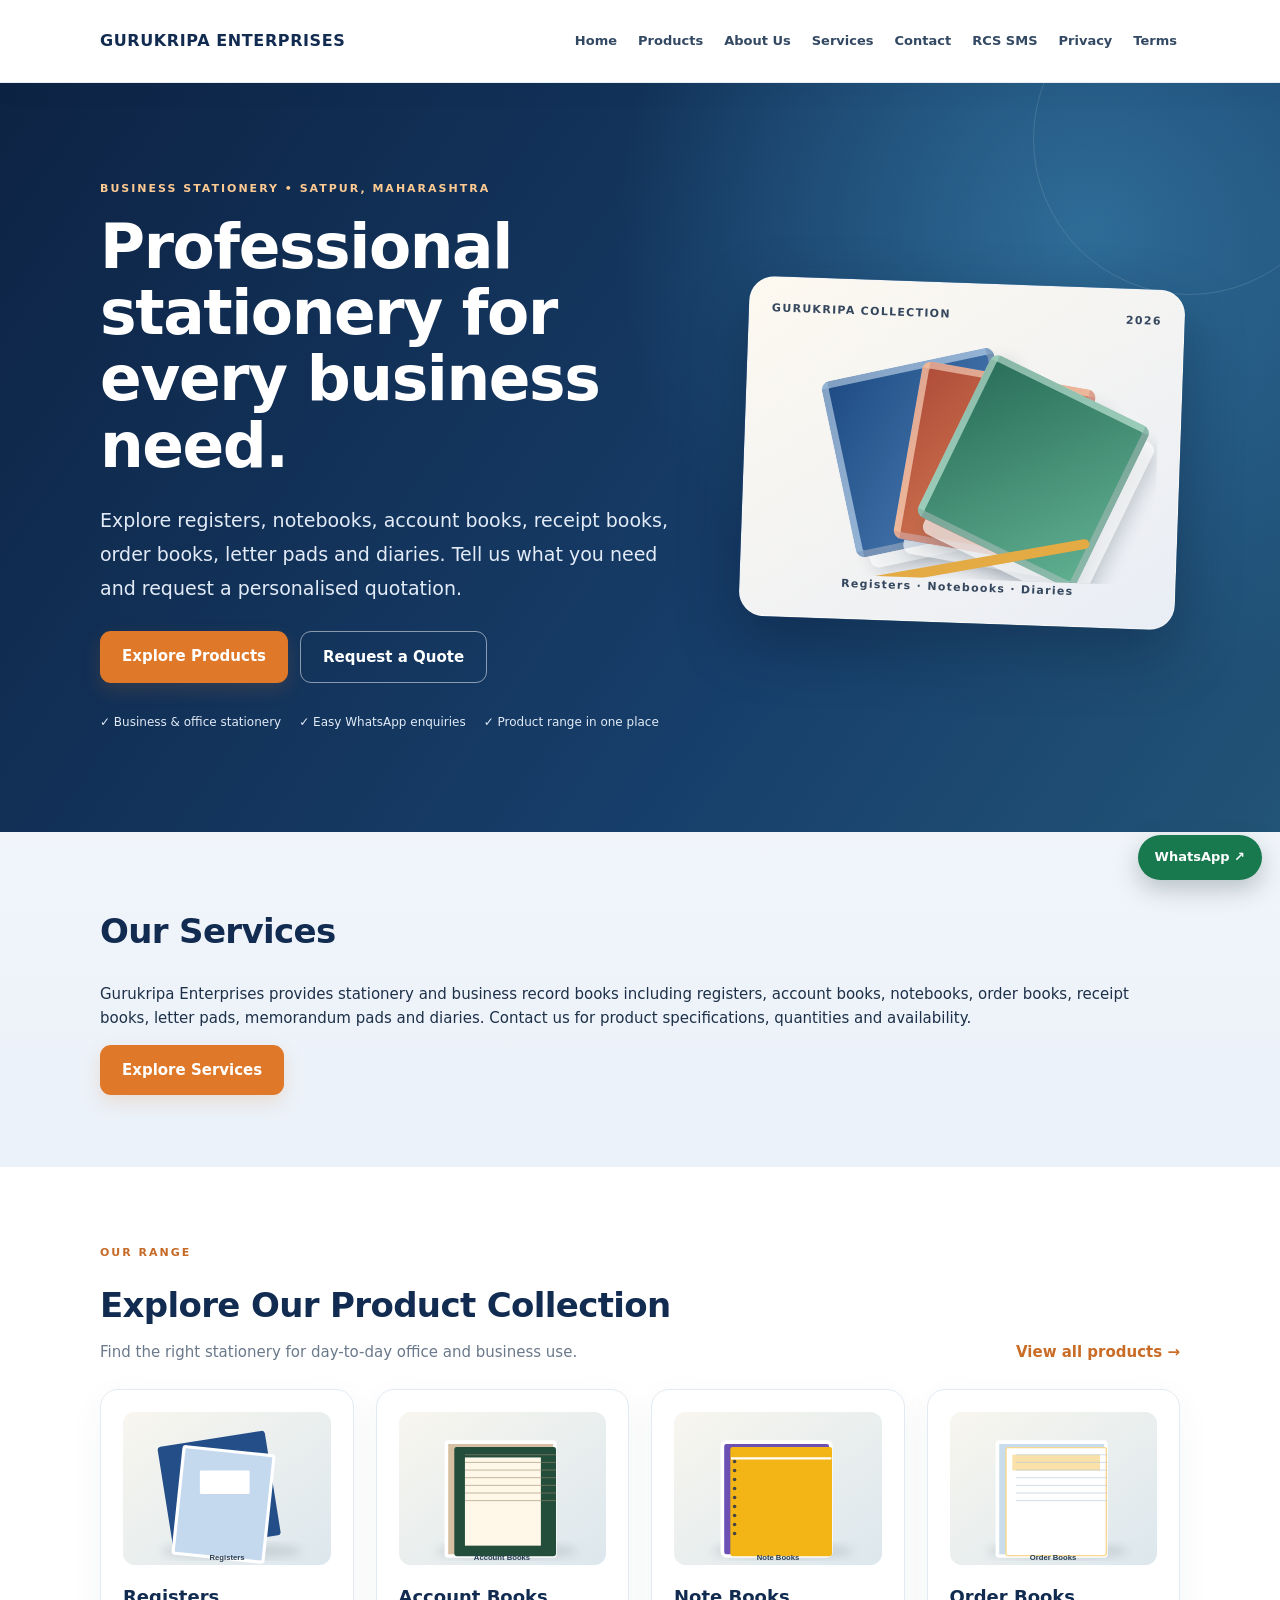
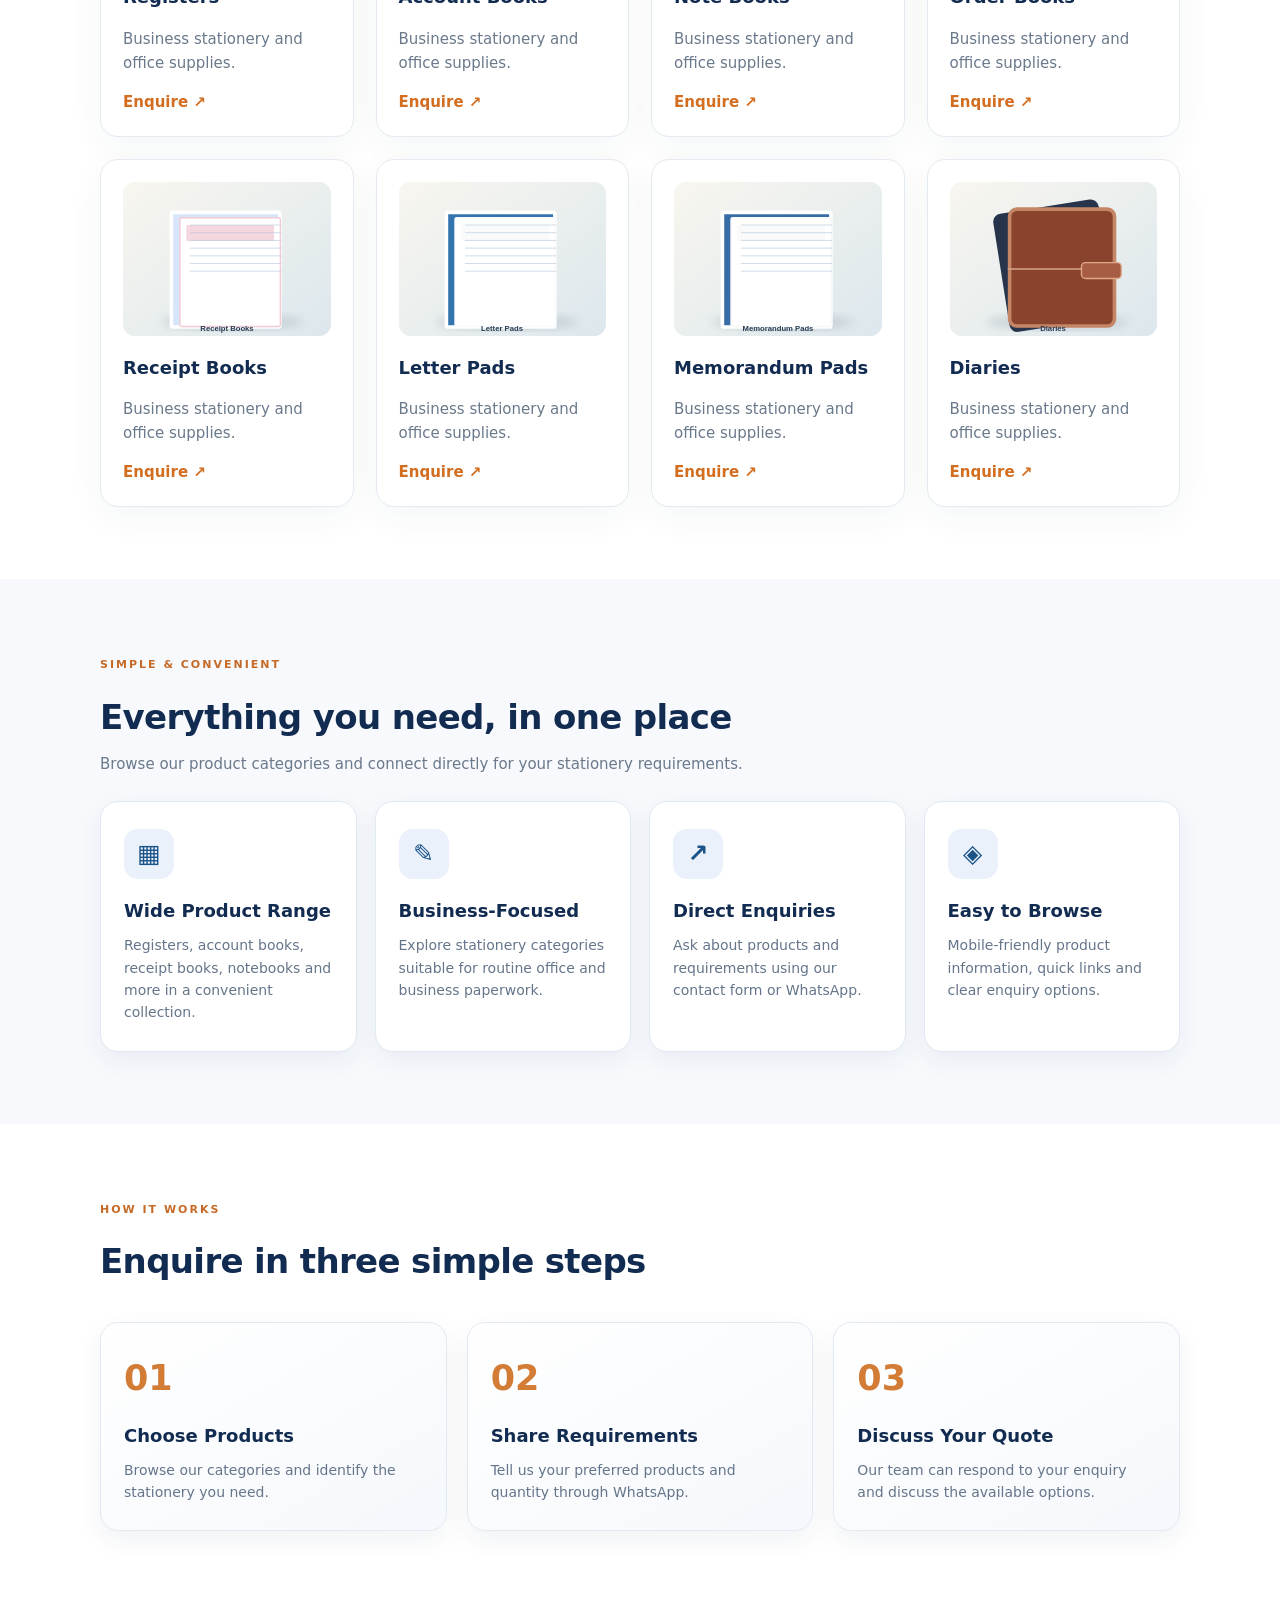
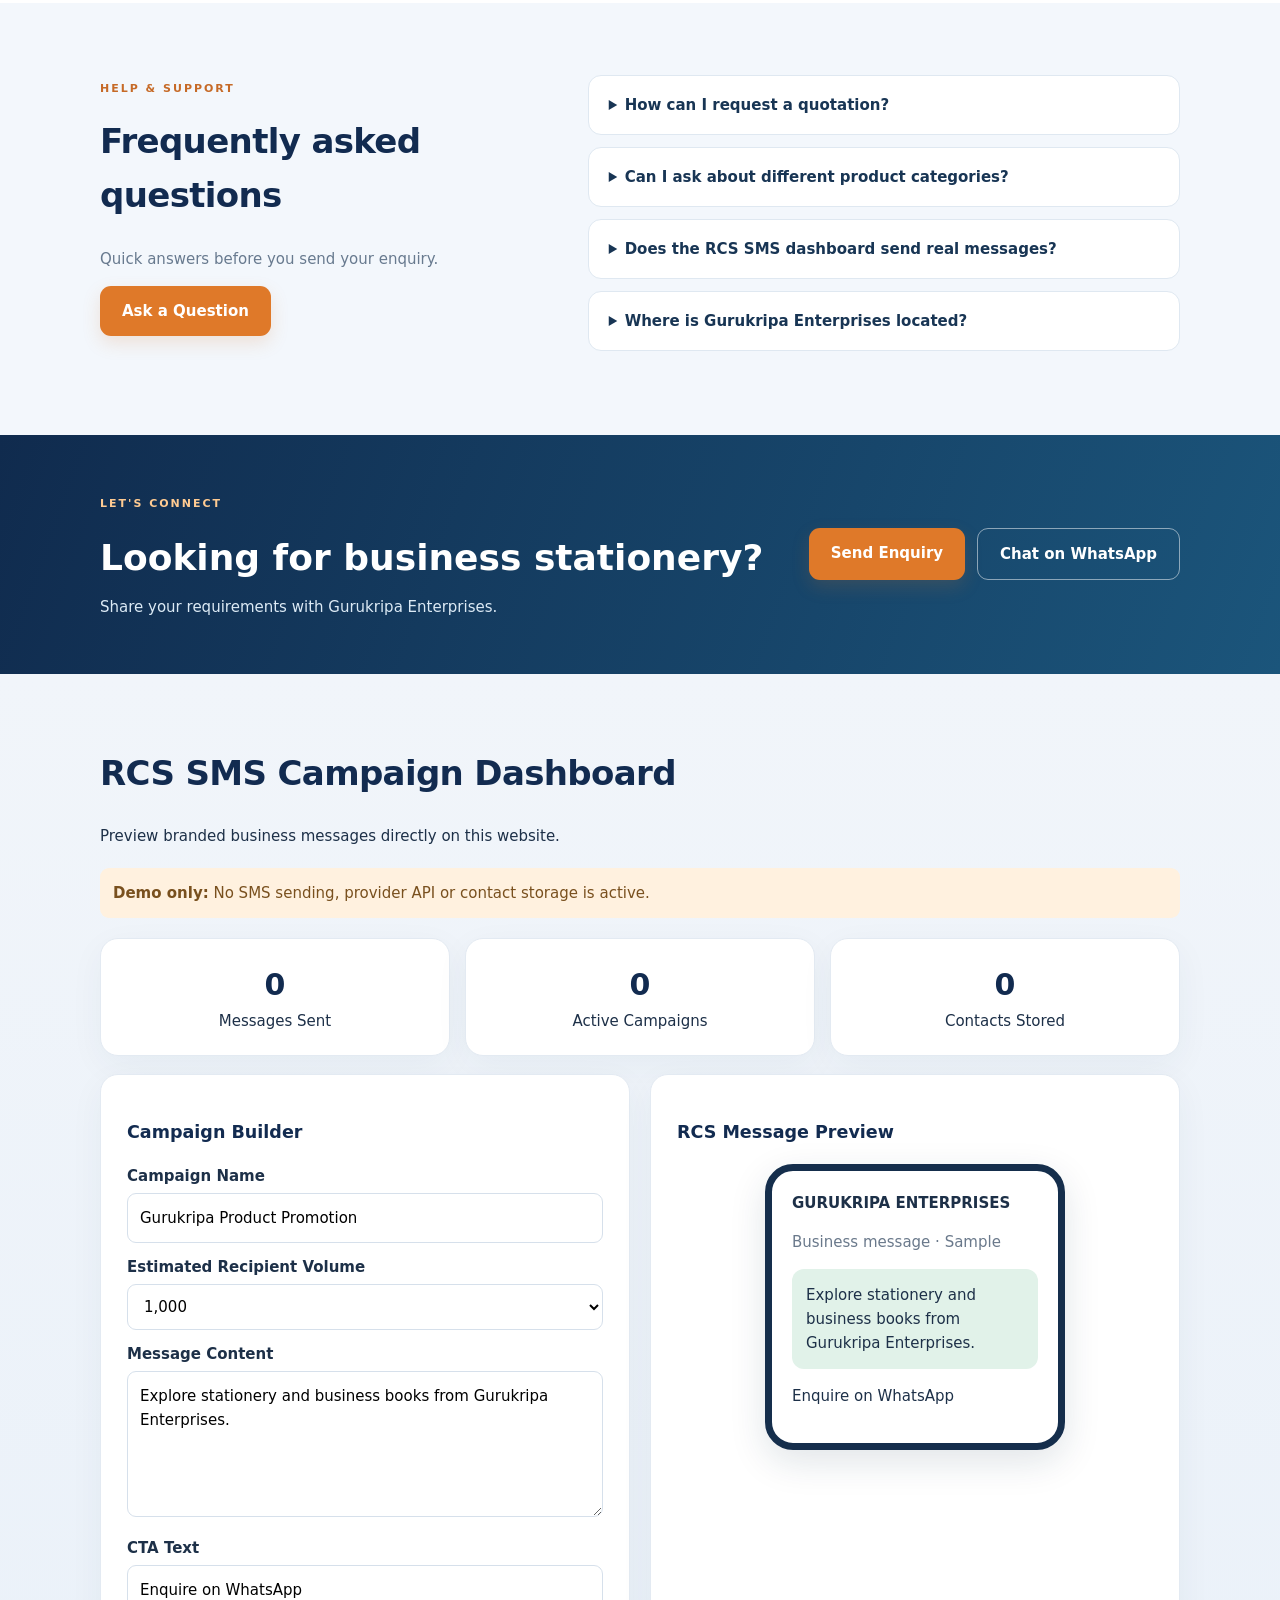
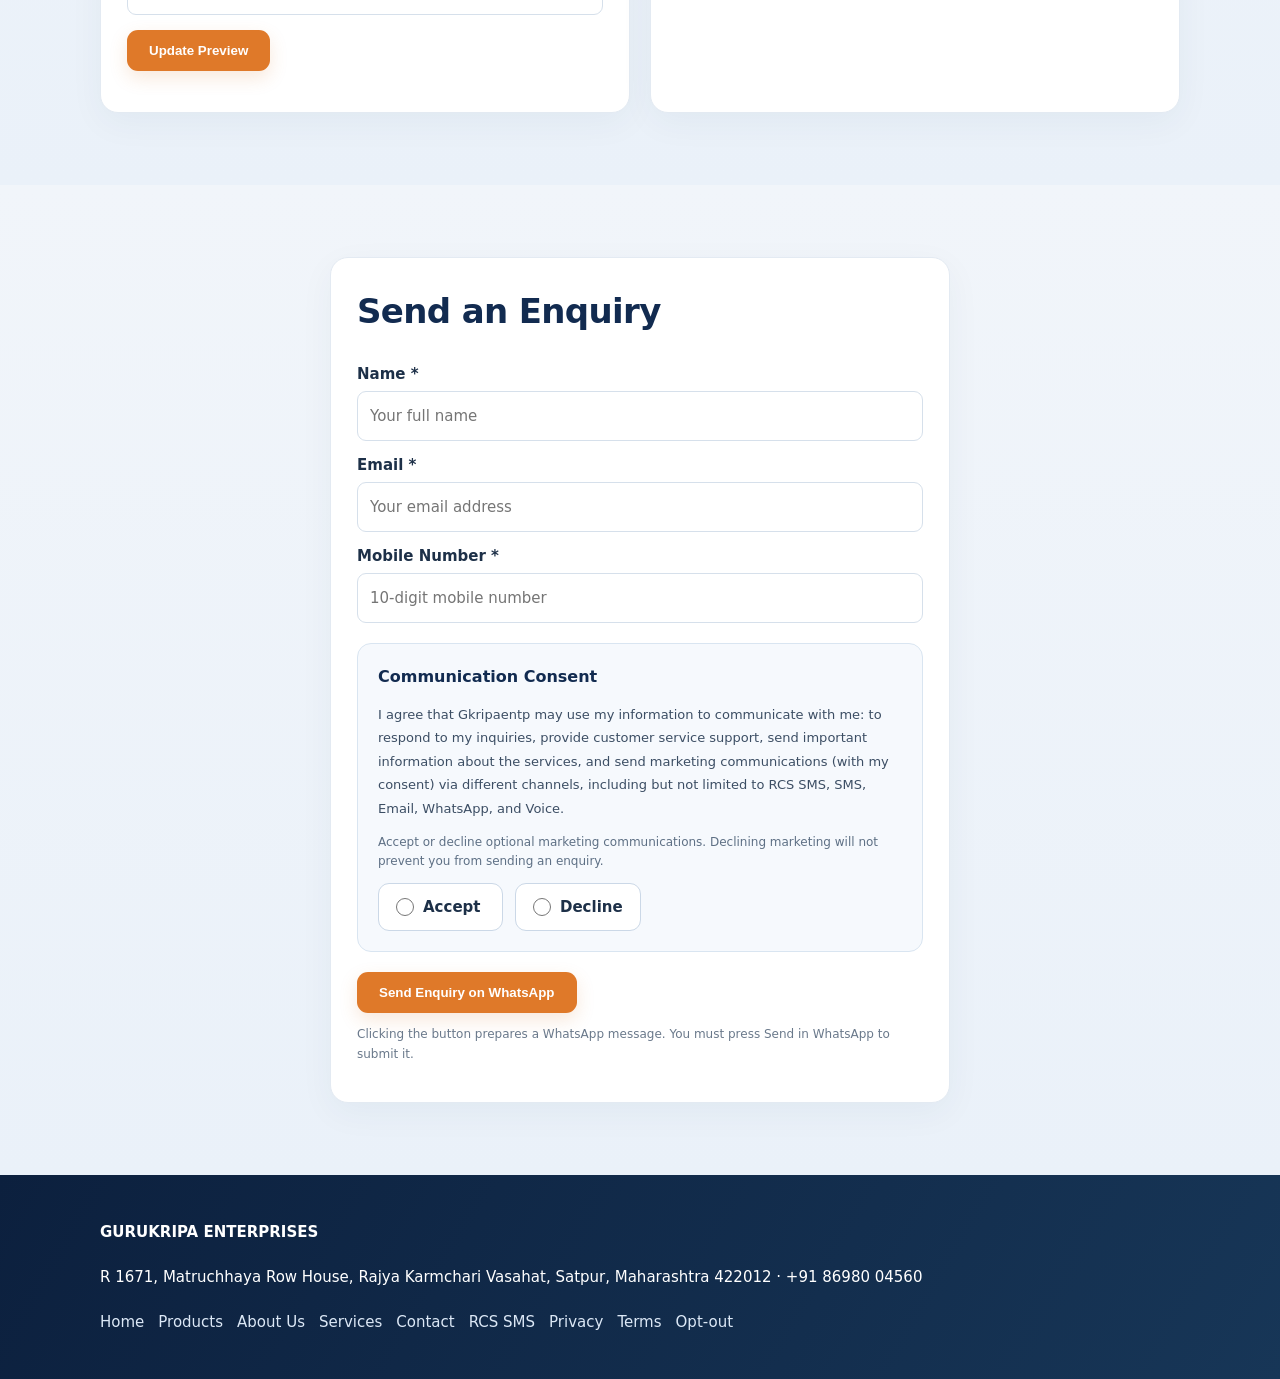
==== commit f0e52551: "Add RCS business verification content while preserving existing site design" ====
--- a/index.html
+++ b/index.html
@@ -1 +1 @@
-<!doctype html><html lang="en"><head><meta charset="utf-8"><meta name="viewport" content="width=device-width, initial-scale=1"><link rel="stylesheet" href="/style.css"><title>Home | Gurukripa Enterprises</title></head><body><header><div class="wrap"><a href="/" style="text-decoration:none"><strong>GURUKRIPA ENTERPRISES</strong></a><nav><a href="/">Home</a><a href="/products.html">Products</a><a href="/about.html">About Us</a><a href="/contact.html">Contact</a><a href="/#rcs-sms">RCS SMS</a><a href="/privacy-policy.html">Privacy</a><a href="/terms-and-conditions.html">Terms</a></nav></div></header><section class="hero"><div class="wrap"><div class="hero-premium"><div class="hero-copy"><span class="eyebrow">BUSINESS STATIONERY • SATPUR, MAHARASHTRA</span><h1>Professional stationery for every business need.</h1><p>Explore registers, notebooks, account books, receipt books, order books, letter pads and diaries. Tell us what you need and request a personalised quotation.</p><div class="hero-actions"><a class="btn" href="#products">Explore Products</a><a class="btn btn-outline" href="#customer-enquiry">Request a Quote</a></div><div class="hero-points"><span>✓ Business & office stationery</span><span>✓ Easy WhatsApp enquiries</span><span>✓ Product range in one place</span></div></div><div class="hero-visual"><div class="hero-visual-top"><span>GURUKRIPA COLLECTION</span><span>2026</span></div><div class="stationery-art"><div class="art-book art-book-one"></div><div class="art-book art-book-two"></div><div class="art-book art-book-three"></div><div class="art-pencil"></div></div><div class="hero-visual-bottom">Registers · Notebooks · Diaries</div></div></div></div></section><section id="products" class="section product-showcase"><div class="wrap"><div class="section-heading"><div><span class="eyebrow dark">OUR RANGE</span><h2>Explore Our Product Collection</h2><p>Find the right stationery for day-to-day office and business use.</p></div><a class="text-link" href="/products.html">View all products →</a></div><div class="grid"><div class="card"><img alt="Registers illustrative product image" loading="lazy" width="460" height="340" style="width:100%;height:auto;aspect-ratio:460/340;object-fit:cover;border-radius:9px;display:block;margin-bottom:12px" src="data:image/svg+xml,%3Csvg%20xmlns%3D%22http%3A%2F%2Fwww.w3.org%2F2000%2Fsvg%22%20viewBox%3D%220%200%20460%20340%22%3E%3Cdefs%3E%3ClinearGradient%20id%3D%22bg%22%20x2%3D%221%22%20y2%3D%221%22%3E%3Cstop%20stop-color%3D%22%23f8f6ef%22%2F%3E%3Cstop%20offset%3D%221%22%20stop-color%3D%22%23dce7ed%22%2F%3E%3C%2FlinearGradient%3E%3Cfilter%20id%3D%22s%22%3E%3CfeGaussianBlur%20stdDeviation%3D%229%22%2F%3E%3C%2Ffilter%3E%3C%2Fdefs%3E%3Crect%20width%3D%22460%22%20height%3D%22340%22%20fill%3D%22url(%23bg)%22%2F%3E%3Cellipse%20cx%3D%22240%22%20cy%3D%22309%22%20rx%3D%22155%22%20ry%3D%2218%22%20fill%3D%22%239ca8b0%22%20opacity%3D%22.35%22%20filter%3D%22url(%23s)%22%2F%3E%3Crect%20x%3D%2290%22%20y%3D%2260%22%20width%3D%22240%22%20height%3D%22235%22%20rx%3D%227%22%20fill%3D%22%23244e88%22%20transform%3D%22rotate(-9%20200%20160)%22%2F%3E%3Crect%20x%3D%22126%22%20y%3D%2286%22%20width%3D%22200%22%20height%3D%22238%22%20rx%3D%225%22%20fill%3D%22%23c4d9ee%22%20stroke%3D%22%23fff%22%20stroke-width%3D%227%22%20transform%3D%22rotate(6%20220%20170)%22%2F%3E%3Crect%20x%3D%22170%22%20y%3D%22130%22%20width%3D%22110%22%20height%3D%2252%22%20rx%3D%223%22%20fill%3D%22white%22%2F%3E%3Ctext%20x%3D%22230%22%20y%3D%22330%22%20text-anchor%3D%22middle%22%20font-size%3D%2217%22%20font-family%3D%22Arial%22%20font-weight%3D%22bold%22%20fill%3D%22%23263c52%22%3ERegisters%3C%2Ftext%3E%3C%2Fsvg%3E"><h3>Registers</h3><p>Business stationery and office supplies.</p><a href="https://wa.me/918698004560?text=Enquiry%20for%20Registers">Enquire ↗</a></div><div class="card"><img alt="Account Books illustrative product image" loading="lazy" width="460" height="340" style="width:100%;height:auto;aspect-ratio:460/340;object-fit:cover;border-radius:9px;display:block;margin-bottom:12px" src="data:image/svg+xml,%3Csvg%20xmlns%3D%22http%3A%2F%2Fwww.w3.org%2F2000%2Fsvg%22%20viewBox%3D%220%200%20460%20340%22%3E%3Cdefs%3E%3ClinearGradient%20id%3D%22bg%22%20x2%3D%221%22%20y2%3D%221%22%3E%3Cstop%20stop-color%3D%22%23f8f6ef%22%2F%3E%3Cstop%20offset%3D%221%22%20stop-color%3D%22%23dce7ed%22%2F%3E%3C%2FlinearGradient%3E%3Cfilter%20id%3D%22s%22%3E%3CfeGaussianBlur%20stdDeviation%3D%229%22%2F%3E%3C%2Ffilter%3E%3C%2Fdefs%3E%3Crect%20width%3D%22460%22%20height%3D%22340%22%20fill%3D%22url(%23bg)%22%2F%3E%3Cellipse%20cx%3D%22240%22%20cy%3D%22309%22%20rx%3D%22155%22%20ry%3D%2218%22%20fill%3D%22%239ca8b0%22%20opacity%3D%22.35%22%20filter%3D%22url(%23s)%22%2F%3E%3Crect%20x%3D%22107%22%20y%3D%2267%22%20width%3D%22240%22%20height%3D%22253%22%20rx%3D%224%22%20fill%3D%22%23d6c0a1%22%20stroke%3D%22%23fff%22%20stroke-width%3D%228%22%2F%3E%3Crect%20x%3D%22126%22%20y%3D%2279%22%20width%3D%22222%22%20height%3D%22240%22%20rx%3D%224%22%20fill%3D%22%23234e3c%22%20stroke%3D%22%23234e3c%22%20stroke-width%3D%223%22%2F%3E%3Crect%20x%3D%22148%22%20y%3D%22101%22%20width%3D%22168%22%20height%3D%22196%22%20fill%3D%22%23fff8e9%22%2F%3E%3Cline%20x1%3D%22148%22%20y1%3D%2295%22%20x2%3D%22350%22%20y2%3D%2295%22%20stroke%3D%22%239a876a%22%20stroke-width%3D%222%22%20opacity%3D%22.65%22%2F%3E%3Cline%20x1%3D%22148%22%20y1%3D%22112%22%20x2%3D%22350%22%20y2%3D%22112%22%20stroke%3D%22%239a876a%22%20stroke-width%3D%222%22%20opacity%3D%22.65%22%2F%3E%3Cline%20x1%3D%22148%22%20y1%3D%22129%22%20x2%3D%22350%22%20y2%3D%22129%22%20stroke%3D%22%239a876a%22%20stroke-width%3D%222%22%20opacity%3D%22.65%22%2F%3E%3Cline%20x1%3D%22148%22%20y1%3D%22146%22%20x2%3D%22350%22%20y2%3D%22146%22%20stroke%3D%22%239a876a%22%20stroke-width%3D%222%22%20opacity%3D%22.65%22%2F%3E%3Cline%20x1%3D%22148%22%20y1%3D%22163%22%20x2%3D%22350%22%20y2%3D%22163%22%20stroke%3D%22%239a876a%22%20stroke-width%3D%222%22%20opacity%3D%22.65%22%2F%3E%3Cline%20x1%3D%22148%22%20y1%3D%22180%22%20x2%3D%22350%22%20y2%3D%22180%22%20stroke%3D%22%239a876a%22%20stroke-width%3D%222%22%20opacity%3D%22.65%22%2F%3E%3Cline%20x1%3D%22148%22%20y1%3D%22197%22%20x2%3D%22350%22%20y2%3D%22197%22%20stroke%3D%22%239a876a%22%20stroke-width%3D%222%22%20opacity%3D%22.65%22%2F%3E%3Ctext%20x%3D%22230%22%20y%3D%22330%22%20text-anchor%3D%22middle%22%20font-size%3D%2217%22%20font-family%3D%22Arial%22%20font-weight%3D%22bold%22%20fill%3D%22%23263c52%22%3EAccount%20Books%3C%2Ftext%3E%3C%2Fsvg%3E"><h3>Account Books</h3><p>Business stationery and office supplies.</p><a href="https://wa.me/918698004560?text=Enquiry%20for%20Account%20Books">Enquire ↗</a></div><div class="card"><img alt="Note Books illustrative product image" loading="lazy" width="460" height="340" style="width:100%;height:auto;aspect-ratio:460/340;object-fit:cover;border-radius:9px;display:block;margin-bottom:12px" src="data:image/svg+xml,%3Csvg%20xmlns%3D%22http%3A%2F%2Fwww.w3.org%2F2000%2Fsvg%22%20viewBox%3D%220%200%20460%20340%22%3E%3Cdefs%3E%3ClinearGradient%20id%3D%22bg%22%20x2%3D%221%22%20y2%3D%221%22%3E%3Cstop%20stop-color%3D%22%23f8f6ef%22%2F%3E%3Cstop%20offset%3D%221%22%20stop-color%3D%22%23dce7ed%22%2F%3E%3C%2FlinearGradient%3E%3Cfilter%20id%3D%22s%22%3E%3CfeGaussianBlur%20stdDeviation%3D%229%22%2F%3E%3C%2Ffilter%3E%3C%2Fdefs%3E%3Crect%20width%3D%22460%22%20height%3D%22340%22%20fill%3D%22url(%23bg)%22%2F%3E%3Cellipse%20cx%3D%22240%22%20cy%3D%22309%22%20rx%3D%22155%22%20ry%3D%2218%22%20fill%3D%22%239ca8b0%22%20opacity%3D%22.35%22%20filter%3D%22url(%23s)%22%2F%3E%3Crect%20x%3D%22107%22%20y%3D%2267%22%20width%3D%22240%22%20height%3D%22253%22%20rx%3D%229%22%20fill%3D%22%236c50b4%22%20stroke%3D%22%23fff%22%20stroke-width%3D%228%22%2F%3E%3Crect%20x%3D%22126%22%20y%3D%2279%22%20width%3D%22222%22%20height%3D%22240%22%20rx%3D%224%22%20fill%3D%22%23f2b515%22%20stroke%3D%22%23f2b515%22%20stroke-width%3D%223%22%2F%3E%3Cpath%20d%3D%22M126%20103h222%22%20stroke%3D%22%23fefefe%22%20stroke-width%3D%225%22%2F%3E%3Ccircle%20cx%3D%22134%22%20cy%3D%22110%22%20r%3D%224%22%20fill%3D%22%23444%22%2F%3E%3Ccircle%20cx%3D%22134%22%20cy%3D%22130%22%20r%3D%224%22%20fill%3D%22%23444%22%2F%3E%3Ccircle%20cx%3D%22134%22%20cy%3D%22150%22%20r%3D%224%22%20fill%3D%22%23444%22%2F%3E%3Ccircle%20cx%3D%22134%22%20cy%3D%22170%22%20r%3D%224%22%20fill%3D%22%23444%22%2F%3E%3Ccircle%20cx%3D%22134%22%20cy%3D%22190%22%20r%3D%224%22%20fill%3D%22%23444%22%2F%3E%3Ccircle%20cx%3D%22134%22%20cy%3D%22210%22%20r%3D%224%22%20fill%3D%22%23444%22%2F%3E%3Ccircle%20cx%3D%22134%22%20cy%3D%22230%22%20r%3D%224%22%20fill%3D%22%23444%22%2F%3E%3Ccircle%20cx%3D%22134%22%20cy%3D%22250%22%20r%3D%224%22%20fill%3D%22%23444%22%2F%3E%3Ccircle%20cx%3D%22134%22%20cy%3D%22270%22%20r%3D%224%22%20fill%3D%22%23444%22%2F%3E%3Ctext%20x%3D%22230%22%20y%3D%22330%22%20text-anchor%3D%22middle%22%20font-size%3D%2217%22%20font-family%3D%22Arial%22%20font-weight%3D%22bold%22%20fill%3D%22%23263c52%22%3ENote%20Books%3C%2Ftext%3E%3C%2Fsvg%3E"><h3>Note Books</h3><p>Business stationery and office supplies.</p><a href="https://wa.me/918698004560?text=Enquiry%20for%20Note%20Books">Enquire ↗</a></div><div class="card"><img alt="Order Books illustrative product image" loading="lazy" width="460" height="340" style="width:100%;height:auto;aspect-ratio:460/340;object-fit:cover;border-radius:9px;display:block;margin-bottom:12px" src="data:image/svg+xml,%3Csvg%20xmlns%3D%22http%3A%2F%2Fwww.w3.org%2F2000%2Fsvg%22%20viewBox%3D%220%200%20460%20340%22%3E%3Cdefs%3E%3ClinearGradient%20id%3D%22bg%22%20x2%3D%221%22%20y2%3D%221%22%3E%3Cstop%20stop-color%3D%22%23f8f6ef%22%2F%3E%3Cstop%20offset%3D%221%22%20stop-color%3D%22%23dce7ed%22%2F%3E%3C%2FlinearGradient%3E%3Cfilter%20id%3D%22s%22%3E%3CfeGaussianBlur%20stdDeviation%3D%229%22%2F%3E%3C%2Ffilter%3E%3C%2Fdefs%3E%3Crect%20width%3D%22460%22%20height%3D%22340%22%20fill%3D%22url(%23bg)%22%2F%3E%3Cellipse%20cx%3D%22240%22%20cy%3D%22309%22%20rx%3D%22155%22%20ry%3D%2218%22%20fill%3D%22%239ca8b0%22%20opacity%3D%22.35%22%20filter%3D%22url(%23s)%22%2F%3E%3Crect%20x%3D%22107%22%20y%3D%2267%22%20width%3D%22240%22%20height%3D%22253%22%20rx%3D%224%22%20fill%3D%22%23c9dcec%22%20stroke%3D%22%23fff%22%20stroke-width%3D%228%22%2F%3E%3Crect%20x%3D%22126%22%20y%3D%2279%22%20width%3D%22222%22%20height%3D%22240%22%20rx%3D%224%22%20fill%3D%22%23fff%22%20stroke%3D%22%23f7d78d%22%20stroke-width%3D%223%22%2F%3E%3Crect%20x%3D%22140%22%20y%3D%2295%22%20width%3D%22194%22%20height%3D%2235%22%20fill%3D%22%23f7d78d%22%20opacity%3D%22.75%22%2F%3E%3Cline%20x1%3D%22148%22%20y1%3D%2295%22%20x2%3D%22350%22%20y2%3D%2295%22%20stroke%3D%22%23b3c4d7%22%20stroke-width%3D%222%22%20opacity%3D%22.65%22%2F%3E%3Cline%20x1%3D%22148%22%20y1%3D%22112%22%20x2%3D%22350%22%20y2%3D%22112%22%20stroke%3D%22%23b3c4d7%22%20stroke-width%3D%222%22%20opacity%3D%22.65%22%2F%3E%3Cline%20x1%3D%22148%22%20y1%3D%22129%22%20x2%3D%22350%22%20y2%3D%22129%22%20stroke%3D%22%23b3c4d7%22%20stroke-width%3D%222%22%20opacity%3D%22.65%22%2F%3E%3Cline%20x1%3D%22148%22%20y1%3D%22146%22%20x2%3D%22350%22%20y2%3D%22146%22%20stroke%3D%22%23b3c4d7%22%20stroke-width%3D%222%22%20opacity%3D%22.65%22%2F%3E%3Cline%20x1%3D%22148%22%20y1%3D%22163%22%20x2%3D%22350%22%20y2%3D%22163%22%20stroke%3D%22%23b3c4d7%22%20stroke-width%3D%222%22%20opacity%3D%22.65%22%2F%3E%3Cline%20x1%3D%22148%22%20y1%3D%22180%22%20x2%3D%22350%22%20y2%3D%22180%22%20stroke%3D%22%23b3c4d7%22%20stroke-width%3D%222%22%20opacity%3D%22.65%22%2F%3E%3Cline%20x1%3D%22148%22%20y1%3D%22197%22%20x2%3D%22350%22%20y2%3D%22197%22%20stroke%3D%22%23b3c4d7%22%20stroke-width%3D%222%22%20opacity%3D%22.65%22%2F%3E%3Ctext%20x%3D%22230%22%20y%3D%22330%22%20text-anchor%3D%22middle%22%20font-size%3D%2217%22%20font-family%3D%22Arial%22%20font-weight%3D%22bold%22%20fill%3D%22%23263c52%22%3EOrder%20Books%3C%2Ftext%3E%3C%2Fsvg%3E"><h3>Order Books</h3><p>Business stationery and office supplies.</p><a href="https://wa.me/918698004560?text=Enquiry%20for%20Order%20Books">Enquire ↗</a></div><div class="card"><img alt="Receipt Books illustrative product image" loading="lazy" width="460" height="340" style="width:100%;height:auto;aspect-ratio:460/340;object-fit:cover;border-radius:9px;display:block;margin-bottom:12px" src="data:image/svg+xml,%3Csvg%20xmlns%3D%22http%3A%2F%2Fwww.w3.org%2F2000%2Fsvg%22%20viewBox%3D%220%200%20460%20340%22%3E%3Cdefs%3E%3ClinearGradient%20id%3D%22bg%22%20x2%3D%221%22%20y2%3D%221%22%3E%3Cstop%20stop-color%3D%22%23f8f6ef%22%2F%3E%3Cstop%20offset%3D%221%22%20stop-color%3D%22%23dce7ed%22%2F%3E%3C%2FlinearGradient%3E%3Cfilter%20id%3D%22s%22%3E%3CfeGaussianBlur%20stdDeviation%3D%229%22%2F%3E%3C%2Ffilter%3E%3C%2Fdefs%3E%3Crect%20width%3D%22460%22%20height%3D%22340%22%20fill%3D%22url(%23bg)%22%2F%3E%3Cellipse%20cx%3D%22240%22%20cy%3D%22309%22%20rx%3D%22155%22%20ry%3D%2218%22%20fill%3D%22%239ca8b0%22%20opacity%3D%22.35%22%20filter%3D%22url(%23s)%22%2F%3E%3Crect%20x%3D%22107%22%20y%3D%2267%22%20width%3D%22240%22%20height%3D%22253%22%20rx%3D%224%22%20fill%3D%22%23d6e5fa%22%20stroke%3D%22%23fff%22%20stroke-width%3D%228%22%2F%3E%3Crect%20x%3D%22126%22%20y%3D%2279%22%20width%3D%22222%22%20height%3D%22240%22%20rx%3D%224%22%20fill%3D%22%23fff%22%20stroke%3D%22%23f2cad4%22%20stroke-width%3D%223%22%2F%3E%3Crect%20x%3D%22140%22%20y%3D%2295%22%20width%3D%22194%22%20height%3D%2235%22%20fill%3D%22%23f2cad4%22%20opacity%3D%22.75%22%2F%3E%3Cline%20x1%3D%22148%22%20y1%3D%2295%22%20x2%3D%22350%22%20y2%3D%2295%22%20stroke%3D%22%23b3c4d7%22%20stroke-width%3D%222%22%20opacity%3D%22.65%22%2F%3E%3Cline%20x1%3D%22148%22%20y1%3D%22112%22%20x2%3D%22350%22%20y2%3D%22112%22%20stroke%3D%22%23b3c4d7%22%20stroke-width%3D%222%22%20opacity%3D%22.65%22%2F%3E%3Cline%20x1%3D%22148%22%20y1%3D%22129%22%20x2%3D%22350%22%20y2%3D%22129%22%20stroke%3D%22%23b3c4d7%22%20stroke-width%3D%222%22%20opacity%3D%22.65%22%2F%3E%3Cline%20x1%3D%22148%22%20y1%3D%22146%22%20x2%3D%22350%22%20y2%3D%22146%22%20stroke%3D%22%23b3c4d7%22%20stroke-width%3D%222%22%20opacity%3D%22.65%22%2F%3E%3Cline%20x1%3D%22148%22%20y1%3D%22163%22%20x2%3D%22350%22%20y2%3D%22163%22%20stroke%3D%22%23b3c4d7%22%20stroke-width%3D%222%22%20opacity%3D%22.65%22%2F%3E%3Cline%20x1%3D%22148%22%20y1%3D%22180%22%20x2%3D%22350%22%20y2%3D%22180%22%20stroke%3D%22%23b3c4d7%22%20stroke-width%3D%222%22%20opacity%3D%22.65%22%2F%3E%3Cline%20x1%3D%22148%22%20y1%3D%22197%22%20x2%3D%22350%22%20y2%3D%22197%22%20stroke%3D%22%23b3c4d7%22%20stroke-width%3D%222%22%20opacity%3D%22.65%22%2F%3E%3Ctext%20x%3D%22230%22%20y%3D%22330%22%20text-anchor%3D%22middle%22%20font-size%3D%2217%22%20font-family%3D%22Arial%22%20font-weight%3D%22bold%22%20fill%3D%22%23263c52%22%3EReceipt%20Books%3C%2Ftext%3E%3C%2Fsvg%3E"><h3>Receipt Books</h3><p>Business stationery and office supplies.</p><a href="https://wa.me/918698004560?text=Enquiry%20for%20Receipt%20Books">Enquire ↗</a></div><div class="card"><img alt="Letter Pads illustrative product image" loading="lazy" width="460" height="340" style="width:100%;height:auto;aspect-ratio:460/340;object-fit:cover;border-radius:9px;display:block;margin-bottom:12px" src="data:image/svg+xml,%3Csvg%20xmlns%3D%22http%3A%2F%2Fwww.w3.org%2F2000%2Fsvg%22%20viewBox%3D%220%200%20460%20340%22%3E%3Cdefs%3E%3ClinearGradient%20id%3D%22bg%22%20x2%3D%221%22%20y2%3D%221%22%3E%3Cstop%20stop-color%3D%22%23f8f6ef%22%2F%3E%3Cstop%20offset%3D%221%22%20stop-color%3D%22%23dce7ed%22%2F%3E%3C%2FlinearGradient%3E%3Cfilter%20id%3D%22s%22%3E%3CfeGaussianBlur%20stdDeviation%3D%229%22%2F%3E%3C%2Ffilter%3E%3C%2Fdefs%3E%3Crect%20width%3D%22460%22%20height%3D%22340%22%20fill%3D%22url(%23bg)%22%2F%3E%3Cellipse%20cx%3D%22240%22%20cy%3D%22309%22%20rx%3D%22155%22%20ry%3D%2218%22%20fill%3D%22%239ca8b0%22%20opacity%3D%22.35%22%20filter%3D%22url(%23s)%22%2F%3E%3Crect%20x%3D%22107%22%20y%3D%2267%22%20width%3D%22240%22%20height%3D%22253%22%20rx%3D%224%22%20fill%3D%22%233373ae%22%20stroke%3D%22%23fff%22%20stroke-width%3D%228%22%2F%3E%3Crect%20x%3D%22126%22%20y%3D%2279%22%20width%3D%22222%22%20height%3D%22240%22%20rx%3D%224%22%20fill%3D%22%23fff%22%20stroke%3D%22%23f8f9fd%22%20stroke-width%3D%223%22%2F%3E%3Crect%20x%3D%22140%22%20y%3D%2295%22%20width%3D%22194%22%20height%3D%2235%22%20fill%3D%22%23f8f9fd%22%20opacity%3D%22.75%22%2F%3E%3Cline%20x1%3D%22148%22%20y1%3D%2295%22%20x2%3D%22350%22%20y2%3D%2295%22%20stroke%3D%22%23b3c4d7%22%20stroke-width%3D%222%22%20opacity%3D%22.65%22%2F%3E%3Cline%20x1%3D%22148%22%20y1%3D%22112%22%20x2%3D%22350%22%20y2%3D%22112%22%20stroke%3D%22%23b3c4d7%22%20stroke-width%3D%222%22%20opacity%3D%22.65%22%2F%3E%3Cline%20x1%3D%22148%22%20y1%3D%22129%22%20x2%3D%22350%22%20y2%3D%22129%22%20stroke%3D%22%23b3c4d7%22%20stroke-width%3D%222%22%20opacity%3D%22.65%22%2F%3E%3Cline%20x1%3D%22148%22%20y1%3D%22146%22%20x2%3D%22350%22%20y2%3D%22146%22%20stroke%3D%22%23b3c4d7%22%20stroke-width%3D%222%22%20opacity%3D%22.65%22%2F%3E%3Cline%20x1%3D%22148%22%20y1%3D%22163%22%20x2%3D%22350%22%20y2%3D%22163%22%20stroke%3D%22%23b3c4d7%22%20stroke-width%3D%222%22%20opacity%3D%22.65%22%2F%3E%3Cline%20x1%3D%22148%22%20y1%3D%22180%22%20x2%3D%22350%22%20y2%3D%22180%22%20stroke%3D%22%23b3c4d7%22%20stroke-width%3D%222%22%20opacity%3D%22.65%22%2F%3E%3Cline%20x1%3D%22148%22%20y1%3D%22197%22%20x2%3D%22350%22%20y2%3D%22197%22%20stroke%3D%22%23b3c4d7%22%20stroke-width%3D%222%22%20opacity%3D%22.65%22%2F%3E%3Ctext%20x%3D%22230%22%20y%3D%22330%22%20text-anchor%3D%22middle%22%20font-size%3D%2217%22%20font-family%3D%22Arial%22%20font-weight%3D%22bold%22%20fill%3D%22%23263c52%22%3ELetter%20Pads%3C%2Ftext%3E%3C%2Fsvg%3E"><h3>Letter Pads</h3><p>Business stationery and office supplies.</p><a href="https://wa.me/918698004560?text=Enquiry%20for%20Letter%20Pads">Enquire ↗</a></div><div class="card"><img alt="Memorandum Pads illustrative product image" loading="lazy" width="460" height="340" style="width:100%;height:auto;aspect-ratio:460/340;object-fit:cover;border-radius:9px;display:block;margin-bottom:12px" src="data:image/svg+xml,%3Csvg%20xmlns%3D%22http%3A%2F%2Fwww.w3.org%2F2000%2Fsvg%22%20viewBox%3D%220%200%20460%20340%22%3E%3Cdefs%3E%3ClinearGradient%20id%3D%22bg%22%20x2%3D%221%22%20y2%3D%221%22%3E%3Cstop%20stop-color%3D%22%23f8f6ef%22%2F%3E%3Cstop%20offset%3D%221%22%20stop-color%3D%22%23dce7ed%22%2F%3E%3C%2FlinearGradient%3E%3Cfilter%20id%3D%22s%22%3E%3CfeGaussianBlur%20stdDeviation%3D%229%22%2F%3E%3C%2Ffilter%3E%3C%2Fdefs%3E%3Crect%20width%3D%22460%22%20height%3D%22340%22%20fill%3D%22url(%23bg)%22%2F%3E%3Cellipse%20cx%3D%22240%22%20cy%3D%22309%22%20rx%3D%22155%22%20ry%3D%2218%22%20fill%3D%22%239ca8b0%22%20opacity%3D%22.35%22%20filter%3D%22url(%23s)%22%2F%3E%3Crect%20x%3D%22107%22%20y%3D%2267%22%20width%3D%22240%22%20height%3D%22253%22%20rx%3D%224%22%20fill%3D%22%23376ca7%22%20stroke%3D%22%23fff%22%20stroke-width%3D%228%22%2F%3E%3Crect%20x%3D%22126%22%20y%3D%2279%22%20width%3D%22222%22%20height%3D%22240%22%20rx%3D%224%22%20fill%3D%22%23fff%22%20stroke%3D%22%23f8f8f8%22%20stroke-width%3D%223%22%2F%3E%3Crect%20x%3D%22140%22%20y%3D%2295%22%20width%3D%22194%22%20height%3D%2235%22%20fill%3D%22%23f8f8f8%22%20opacity%3D%22.75%22%2F%3E%3Cline%20x1%3D%22148%22%20y1%3D%2295%22%20x2%3D%22350%22%20y2%3D%2295%22%20stroke%3D%22%23b3c4d7%22%20stroke-width%3D%222%22%20opacity%3D%22.65%22%2F%3E%3Cline%20x1%3D%22148%22%20y1%3D%22112%22%20x2%3D%22350%22%20y2%3D%22112%22%20stroke%3D%22%23b3c4d7%22%20stroke-width%3D%222%22%20opacity%3D%22.65%22%2F%3E%3Cline%20x1%3D%22148%22%20y1%3D%22129%22%20x2%3D%22350%22%20y2%3D%22129%22%20stroke%3D%22%23b3c4d7%22%20stroke-width%3D%222%22%20opacity%3D%22.65%22%2F%3E%3Cline%20x1%3D%22148%22%20y1%3D%22146%22%20x2%3D%22350%22%20y2%3D%22146%22%20stroke%3D%22%23b3c4d7%22%20stroke-width%3D%222%22%20opacity%3D%22.65%22%2F%3E%3Cline%20x1%3D%22148%22%20y1%3D%22163%22%20x2%3D%22350%22%20y2%3D%22163%22%20stroke%3D%22%23b3c4d7%22%20stroke-width%3D%222%22%20opacity%3D%22.65%22%2F%3E%3Cline%20x1%3D%22148%22%20y1%3D%22180%22%20x2%3D%22350%22%20y2%3D%22180%22%20stroke%3D%22%23b3c4d7%22%20stroke-width%3D%222%22%20opacity%3D%22.65%22%2F%3E%3Cline%20x1%3D%22148%22%20y1%3D%22197%22%20x2%3D%22350%22%20y2%3D%22197%22%20stroke%3D%22%23b3c4d7%22%20stroke-width%3D%222%22%20opacity%3D%22.65%22%2F%3E%3Ctext%20x%3D%22230%22%20y%3D%22330%22%20text-anchor%3D%22middle%22%20font-size%3D%2217%22%20font-family%3D%22Arial%22%20font-weight%3D%22bold%22%20fill%3D%22%23263c52%22%3EMemorandum%20Pads%3C%2Ftext%3E%3C%2Fsvg%3E"><h3>Memorandum Pads</h3><p>Business stationery and office supplies.</p><a href="https://wa.me/918698004560?text=Enquiry%20for%20Memorandum%20Pads">Enquire ↗</a></div><div class="card"><img alt="Diaries illustrative product image" loading="lazy" width="460" height="340" style="width:100%;height:auto;aspect-ratio:460/340;object-fit:cover;border-radius:9px;display:block;margin-bottom:12px" src="data:image/svg+xml,%3Csvg%20xmlns%3D%22http%3A%2F%2Fwww.w3.org%2F2000%2Fsvg%22%20viewBox%3D%220%200%20460%20340%22%3E%3Cdefs%3E%3ClinearGradient%20id%3D%22bg%22%20x2%3D%221%22%20y2%3D%221%22%3E%3Cstop%20stop-color%3D%22%23f8f6ef%22%2F%3E%3Cstop%20offset%3D%221%22%20stop-color%3D%22%23dce7ed%22%2F%3E%3C%2FlinearGradient%3E%3Cfilter%20id%3D%22s%22%3E%3CfeGaussianBlur%20stdDeviation%3D%229%22%2F%3E%3C%2Ffilter%3E%3C%2Fdefs%3E%3Crect%20width%3D%22460%22%20height%3D%22340%22%20fill%3D%22url(%23bg)%22%2F%3E%3Cellipse%20cx%3D%22240%22%20cy%3D%22309%22%20rx%3D%22155%22%20ry%3D%2218%22%20fill%3D%22%239ca8b0%22%20opacity%3D%22.35%22%20filter%3D%22url(%23s)%22%2F%3E%3Crect%20x%3D%22112%22%20y%3D%2253%22%20width%3D%22236%22%20height%3D%22264%22%20rx%3D%2218%22%20fill%3D%22%2327344b%22%20transform%3D%22rotate(-9%20230%20170)%22%2F%3E%3Crect%20x%3D%22134%22%20y%3D%2260%22%20width%3D%22232%22%20height%3D%22258%22%20rx%3D%2216%22%20fill%3D%22%238a442e%22%20stroke%3D%22%23c48666%22%20stroke-width%3D%228%22%2F%3E%3Cpath%20d%3D%22M130%20192h235%22%20stroke%3D%22%23d8a58b%22%20stroke-width%3D%223%22%2F%3E%3Crect%20x%3D%22293%22%20y%3D%22178%22%20width%3D%2288%22%20height%3D%2235%22%20rx%3D%229%22%20fill%3D%22%23a75d43%22%20stroke%3D%22%23e1a889%22%20stroke-width%3D%223%22%2F%3E%3Ctext%20x%3D%22230%22%20y%3D%22330%22%20text-anchor%3D%22middle%22%20font-size%3D%2217%22%20font-family%3D%22Arial%22%20font-weight%3D%22bold%22%20fill%3D%22%23263c52%22%3EDiaries%3C%2Ftext%3E%3C%2Fsvg%3E"><h3>Diaries</h3><p>Business stationery and office supplies.</p><a href="https://wa.me/918698004560?text=Enquiry%20for%20Diaries">Enquire ↗</a></div></div></div></section><section class="section features-section"><div class="wrap"><div class="section-heading"><div><span class="eyebrow dark">SIMPLE & CONVENIENT</span><h2>Everything you need, in one place</h2><p>Browse our product categories and connect directly for your stationery requirements.</p></div></div><div class="feature-grid"><article class="feature-card"><span class="feature-icon">▦</span><h3>Wide Product Range</h3><p>Registers, account books, receipt books, notebooks and more in a convenient collection.</p></article><article class="feature-card"><span class="feature-icon">✎</span><h3>Business-Focused</h3><p>Explore stationery categories suitable for routine office and business paperwork.</p></article><article class="feature-card"><span class="feature-icon">↗</span><h3>Direct Enquiries</h3><p>Ask about products and requirements using our contact form or WhatsApp.</p></article><article class="feature-card"><span class="feature-icon">◈</span><h3>Easy to Browse</h3><p>Mobile-friendly product information, quick links and clear enquiry options.</p></article></div></div></section><section class="section steps-section"><div class="wrap"><div class="section-heading"><div><span class="eyebrow dark">HOW IT WORKS</span><h2>Enquire in three simple steps</h2></div></div><div class="steps-grid"><div class="step-card"><span>01</span><h3>Choose Products</h3><p>Browse our categories and identify the stationery you need.</p></div><div class="step-card"><span>02</span><h3>Share Requirements</h3><p>Tell us your preferred products and quantity through WhatsApp.</p></div><div class="step-card"><span>03</span><h3>Discuss Your Quote</h3><p>Our team can respond to your enquiry and discuss the available options.</p></div></div></div></section><section class="section faq-section"><div class="wrap"><div class="faq-layout"><div><span class="eyebrow dark">HELP & SUPPORT</span><h2>Frequently asked questions</h2><p>Quick answers before you send your enquiry.</p><a class="btn" href="#customer-enquiry">Ask a Question</a></div><div class="faq-items"><details><summary>How can I request a quotation?</summary><p>Choose a product category and use its Enquire link, or complete the website enquiry form to prepare a WhatsApp message.</p></details><details><summary>Can I ask about different product categories?</summary><p>Yes. Mention the categories and quantities you are interested in when contacting us.</p></details><details><summary>Does the RCS SMS dashboard send real messages?</summary><p>No. The RCS SMS dashboard on this website is a demonstration only. It does not send SMS or store contacts.</p></details><details><summary>Where is Gurukripa Enterprises located?</summary><p>R 1671, Matruchhaya Row House, Rajya Karmchari Vasahat, Satpur, Maharashtra 422012.</p></details></div></div></div></section><section class="cta-section"><div class="wrap"><div class="cta-inner"><div><span class="eyebrow">LET'S CONNECT</span><h2>Looking for business stationery?</h2><p>Share your requirements with Gurukripa Enterprises.</p></div><div class="cta-actions"><a class="btn" href="#customer-enquiry">Send Enquiry</a><a class="btn btn-outline" href="https://wa.me/918698004560">Chat on WhatsApp</a></div></div></div></section><section id="rcs-sms" class="section band" style="scroll-margin-top:90px"><div class="wrap"><h2>RCS SMS Campaign Dashboard</h2><p>Preview branded business messages directly on this website.</p><div class="notice"><b>Demo only:</b> No SMS sending, provider API or contact storage is active.</div><div class="stats"><div class="card"><b>0</b>Messages Sent</div><div class="card"><b>0</b>Active Campaigns</div><div class="card"><b>0</b>Contacts Stored</div></div><div class="twocol"><div class="panel"><h3>Campaign Builder</h3><label>Campaign Name</label><input value="Gurukripa Product Promotion"><label>Estimated Recipient Volume</label><select><option>1,000</option><option>2,000</option><option>3,000</option><option>5,000</option></select><label>Message Content</label><textarea id="rcsMessage" rows="5">Explore stationery and business books from Gurukripa Enterprises.</textarea><label>CTA Text</label><input id="rcsCta" value="Enquire on WhatsApp"><p><button class="btn" id="updatePreview">Update Preview</button></p></div><div class="panel"><h3>RCS Message Preview</h3><div class="phone"><b>GURUKRIPA ENTERPRISES</b><p class="muted">Business message · Sample</p><div class="bubble" id="messagePreview">Explore stationery and business books from Gurukripa Enterprises.</div><p id="ctaPreview">Enquire on WhatsApp</p></div></div></div></div></section><script src="/rcs.js"></script><section id="customer-enquiry" class="section band"><div class="wrap"><div class="panel" style="max-width:620px;margin:0 auto"><h2>Send an Enquiry</h2><form id="customerEnquiryForm"><label for="enquiryName">Name *</label><input id="enquiryName" name="name" type="text" autocomplete="name" required placeholder="Your full name"><label for="enquiryEmail">Email *</label><input id="enquiryEmail" name="email" type="email" autocomplete="email" required placeholder="Your email address"><label for="enquiryMobile">Mobile Number *</label><input id="enquiryMobile" name="mobile" type="tel" inputmode="numeric" autocomplete="tel-national" maxlength="10" pattern="[0-9]{10}" required placeholder="10-digit mobile number"><div class="consent-box"><p class="consent-heading">Communication Consent</p><p class="consent-copy">I agree that Gkripaentp may use my information to communicate with me: to respond to my inquiries, provide customer service support, send important information about the services, and send marketing communications (with my consent) via different channels, including but not limited to RCS SMS, SMS, Email, WhatsApp, and Voice.</p><p class="consent-note">Accept or decline optional marketing communications. Declining marketing will not prevent you from sending an enquiry.</p><div class="consent-options"><label><input type="radio" name="marketingConsent" value="Accepted" required> Accept</label><label><input type="radio" name="marketingConsent" value="Declined" required> Decline</label></div></div><button type="submit" class="btn">Send Enquiry on WhatsApp</button></form><p class="muted" style="font-size:12px">Clicking the button prepares a WhatsApp message. You must press Send in WhatsApp to submit it.</p></div></div></section><script>(function(){var f=document.getElementById('customerEnquiryForm');if(!f)return;f.addEventListener('submit',function(e){e.preventDefault();if(!f.reportValidity())return;var name=document.getElementById('enquiryName').value.trim(),email=document.getElementById('enquiryEmail').value.trim(),mobile=document.getElementById('enquiryMobile').value.trim();if(!/^[0-9]{10}$/.test(mobile)){alert('Please enter a valid 10-digit mobile number.');return}var message='New Website Enquiry\nName: '+name+'\nEmail: '+email+'\nMobile: '+mobile+'\nMarketing consent: '+f.elements.marketingConsent.value;window.open('https://wa.me/918698004560?text='+encodeURIComponent(message),'_blank','noopener,noreferrer')})})()</script><a class="floating-whatsapp" href="https://wa.me/918698004560?text=Hello%2C%20I%20would%20like%20to%20enquire%20about%20your%20products." aria-label="Chat with Gurukripa on WhatsApp">WhatsApp ↗</a><footer><div class="wrap"><strong>GURUKRIPA ENTERPRISES</strong><p>R 1671, Matruchhaya Row House, Rajya Karmchari Vasahat, Satpur, Maharashtra 422012 · +91 86980 04560</p><a href="/">Home</a><a href="/products.html">Products</a><a href="/about.html">About Us</a><a href="/contact.html">Contact</a><a href="/#rcs-sms">RCS SMS</a><a href="/privacy-policy.html">Privacy</a><a href="/terms-and-conditions.html">Terms</a><a href="/sms-preferences.html">Opt-out</a></div></footer></body></html>+<!doctype html><html lang="en"><head><meta charset="utf-8"><meta name="viewport" content="width=device-width, initial-scale=1"><link rel="stylesheet" href="/style.css"><title>Home | Gurukripa Enterprises</title></head><body><header><div class="wrap"><a href="/" style="text-decoration:none"><strong>GURUKRIPA ENTERPRISES</strong></a><nav><a href="/">Home</a><a href="/products.html">Products</a><a href="/about.html">About Us</a><a href="/services.html">Services</a><a href="/contact.html">Contact</a><a href="/#rcs-sms">RCS SMS</a><a href="/privacy-policy.html">Privacy</a><a href="/terms-and-conditions.html">Terms</a></nav></div></header><section class="hero"><div class="wrap"><div class="hero-premium"><div class="hero-copy"><span class="eyebrow">BUSINESS STATIONERY • SATPUR, MAHARASHTRA</span><h1>Professional stationery for every business need.</h1><p>Explore registers, notebooks, account books, receipt books, order books, letter pads and diaries. Tell us what you need and request a personalised quotation.</p><div class="hero-actions"><a class="btn" href="#products">Explore Products</a><a class="btn btn-outline" href="#customer-enquiry">Request a Quote</a></div><div class="hero-points"><span>✓ Business & office stationery</span><span>✓ Easy WhatsApp enquiries</span><span>✓ Product range in one place</span></div></div><div class="hero-visual"><div class="hero-visual-top"><span>GURUKRIPA COLLECTION</span><span>2026</span></div><div class="stationery-art"><div class="art-book art-book-one"></div><div class="art-book art-book-two"></div><div class="art-book art-book-three"></div><div class="art-pencil"></div></div><div class="hero-visual-bottom">Registers · Notebooks · Diaries</div></div></div></div></section><section class="section band" id="services"><div class="wrap"><h2>Our Services</h2><p>Gurukripa Enterprises provides stationery and business record books including registers, account books, notebooks, order books, receipt books, letter pads, memorandum pads and diaries. Contact us for product specifications, quantities and availability.</p><a class="btn" href="/services.html">Explore Services</a></div></section><section id="products" class="section product-showcase"><div class="wrap"><div class="section-heading"><div><span class="eyebrow dark">OUR RANGE</span><h2>Explore Our Product Collection</h2><p>Find the right stationery for day-to-day office and business use.</p></div><a class="text-link" href="/products.html">View all products →</a></div><div class="grid"><div class="card"><img alt="Registers illustrative product image" loading="lazy" width="460" height="340" style="width:100%;height:auto;aspect-ratio:460/340;object-fit:cover;border-radius:9px;display:block;margin-bottom:12px" src="data:image/svg+xml,%3Csvg%20xmlns%3D%22http%3A%2F%2Fwww.w3.org%2F2000%2Fsvg%22%20viewBox%3D%220%200%20460%20340%22%3E%3Cdefs%3E%3ClinearGradient%20id%3D%22bg%22%20x2%3D%221%22%20y2%3D%221%22%3E%3Cstop%20stop-color%3D%22%23f8f6ef%22%2F%3E%3Cstop%20offset%3D%221%22%20stop-color%3D%22%23dce7ed%22%2F%3E%3C%2FlinearGradient%3E%3Cfilter%20id%3D%22s%22%3E%3CfeGaussianBlur%20stdDeviation%3D%229%22%2F%3E%3C%2Ffilter%3E%3C%2Fdefs%3E%3Crect%20width%3D%22460%22%20height%3D%22340%22%20fill%3D%22url(%23bg)%22%2F%3E%3Cellipse%20cx%3D%22240%22%20cy%3D%22309%22%20rx%3D%22155%22%20ry%3D%2218%22%20fill%3D%22%239ca8b0%22%20opacity%3D%22.35%22%20filter%3D%22url(%23s)%22%2F%3E%3Crect%20x%3D%2290%22%20y%3D%2260%22%20width%3D%22240%22%20height%3D%22235%22%20rx%3D%227%22%20fill%3D%22%23244e88%22%20transform%3D%22rotate(-9%20200%20160)%22%2F%3E%3Crect%20x%3D%22126%22%20y%3D%2286%22%20width%3D%22200%22%20height%3D%22238%22%20rx%3D%225%22%20fill%3D%22%23c4d9ee%22%20stroke%3D%22%23fff%22%20stroke-width%3D%227%22%20transform%3D%22rotate(6%20220%20170)%22%2F%3E%3Crect%20x%3D%22170%22%20y%3D%22130%22%20width%3D%22110%22%20height%3D%2252%22%20rx%3D%223%22%20fill%3D%22white%22%2F%3E%3Ctext%20x%3D%22230%22%20y%3D%22330%22%20text-anchor%3D%22middle%22%20font-size%3D%2217%22%20font-family%3D%22Arial%22%20font-weight%3D%22bold%22%20fill%3D%22%23263c52%22%3ERegisters%3C%2Ftext%3E%3C%2Fsvg%3E"><h3>Registers</h3><p>Business stationery and office supplies.</p><a href="https://wa.me/918698004560?text=Enquiry%20for%20Registers">Enquire ↗</a></div><div class="card"><img alt="Account Books illustrative product image" loading="lazy" width="460" height="340" style="width:100%;height:auto;aspect-ratio:460/340;object-fit:cover;border-radius:9px;display:block;margin-bottom:12px" src="data:image/svg+xml,%3Csvg%20xmlns%3D%22http%3A%2F%2Fwww.w3.org%2F2000%2Fsvg%22%20viewBox%3D%220%200%20460%20340%22%3E%3Cdefs%3E%3ClinearGradient%20id%3D%22bg%22%20x2%3D%221%22%20y2%3D%221%22%3E%3Cstop%20stop-color%3D%22%23f8f6ef%22%2F%3E%3Cstop%20offset%3D%221%22%20stop-color%3D%22%23dce7ed%22%2F%3E%3C%2FlinearGradient%3E%3Cfilter%20id%3D%22s%22%3E%3CfeGaussianBlur%20stdDeviation%3D%229%22%2F%3E%3C%2Ffilter%3E%3C%2Fdefs%3E%3Crect%20width%3D%22460%22%20height%3D%22340%22%20fill%3D%22url(%23bg)%22%2F%3E%3Cellipse%20cx%3D%22240%22%20cy%3D%22309%22%20rx%3D%22155%22%20ry%3D%2218%22%20fill%3D%22%239ca8b0%22%20opacity%3D%22.35%22%20filter%3D%22url(%23s)%22%2F%3E%3Crect%20x%3D%22107%22%20y%3D%2267%22%20width%3D%22240%22%20height%3D%22253%22%20rx%3D%224%22%20fill%3D%22%23d6c0a1%22%20stroke%3D%22%23fff%22%20stroke-width%3D%228%22%2F%3E%3Crect%20x%3D%22126%22%20y%3D%2279%22%20width%3D%22222%22%20height%3D%22240%22%20rx%3D%224%22%20fill%3D%22%23234e3c%22%20stroke%3D%22%23234e3c%22%20stroke-width%3D%223%22%2F%3E%3Crect%20x%3D%22148%22%20y%3D%22101%22%20width%3D%22168%22%20height%3D%22196%22%20fill%3D%22%23fff8e9%22%2F%3E%3Cline%20x1%3D%22148%22%20y1%3D%2295%22%20x2%3D%22350%22%20y2%3D%2295%22%20stroke%3D%22%239a876a%22%20stroke-width%3D%222%22%20opacity%3D%22.65%22%2F%3E%3Cline%20x1%3D%22148%22%20y1%3D%22112%22%20x2%3D%22350%22%20y2%3D%22112%22%20stroke%3D%22%239a876a%22%20stroke-width%3D%222%22%20opacity%3D%22.65%22%2F%3E%3Cline%20x1%3D%22148%22%20y1%3D%22129%22%20x2%3D%22350%22%20y2%3D%22129%22%20stroke%3D%22%239a876a%22%20stroke-width%3D%222%22%20opacity%3D%22.65%22%2F%3E%3Cline%20x1%3D%22148%22%20y1%3D%22146%22%20x2%3D%22350%22%20y2%3D%22146%22%20stroke%3D%22%239a876a%22%20stroke-width%3D%222%22%20opacity%3D%22.65%22%2F%3E%3Cline%20x1%3D%22148%22%20y1%3D%22163%22%20x2%3D%22350%22%20y2%3D%22163%22%20stroke%3D%22%239a876a%22%20stroke-width%3D%222%22%20opacity%3D%22.65%22%2F%3E%3Cline%20x1%3D%22148%22%20y1%3D%22180%22%20x2%3D%22350%22%20y2%3D%22180%22%20stroke%3D%22%239a876a%22%20stroke-width%3D%222%22%20opacity%3D%22.65%22%2F%3E%3Cline%20x1%3D%22148%22%20y1%3D%22197%22%20x2%3D%22350%22%20y2%3D%22197%22%20stroke%3D%22%239a876a%22%20stroke-width%3D%222%22%20opacity%3D%22.65%22%2F%3E%3Ctext%20x%3D%22230%22%20y%3D%22330%22%20text-anchor%3D%22middle%22%20font-size%3D%2217%22%20font-family%3D%22Arial%22%20font-weight%3D%22bold%22%20fill%3D%22%23263c52%22%3EAccount%20Books%3C%2Ftext%3E%3C%2Fsvg%3E"><h3>Account Books</h3><p>Business stationery and office supplies.</p><a href="https://wa.me/918698004560?text=Enquiry%20for%20Account%20Books">Enquire ↗</a></div><div class="card"><img alt="Note Books illustrative product image" loading="lazy" width="460" height="340" style="width:100%;height:auto;aspect-ratio:460/340;object-fit:cover;border-radius:9px;display:block;margin-bottom:12px" src="data:image/svg+xml,%3Csvg%20xmlns%3D%22http%3A%2F%2Fwww.w3.org%2F2000%2Fsvg%22%20viewBox%3D%220%200%20460%20340%22%3E%3Cdefs%3E%3ClinearGradient%20id%3D%22bg%22%20x2%3D%221%22%20y2%3D%221%22%3E%3Cstop%20stop-color%3D%22%23f8f6ef%22%2F%3E%3Cstop%20offset%3D%221%22%20stop-color%3D%22%23dce7ed%22%2F%3E%3C%2FlinearGradient%3E%3Cfilter%20id%3D%22s%22%3E%3CfeGaussianBlur%20stdDeviation%3D%229%22%2F%3E%3C%2Ffilter%3E%3C%2Fdefs%3E%3Crect%20width%3D%22460%22%20height%3D%22340%22%20fill%3D%22url(%23bg)%22%2F%3E%3Cellipse%20cx%3D%22240%22%20cy%3D%22309%22%20rx%3D%22155%22%20ry%3D%2218%22%20fill%3D%22%239ca8b0%22%20opacity%3D%22.35%22%20filter%3D%22url(%23s)%22%2F%3E%3Crect%20x%3D%22107%22%20y%3D%2267%22%20width%3D%22240%22%20height%3D%22253%22%20rx%3D%229%22%20fill%3D%22%236c50b4%22%20stroke%3D%22%23fff%22%20stroke-width%3D%228%22%2F%3E%3Crect%20x%3D%22126%22%20y%3D%2279%22%20width%3D%22222%22%20height%3D%22240%22%20rx%3D%224%22%20fill%3D%22%23f2b515%22%20stroke%3D%22%23f2b515%22%20stroke-width%3D%223%22%2F%3E%3Cpath%20d%3D%22M126%20103h222%22%20stroke%3D%22%23fefefe%22%20stroke-width%3D%225%22%2F%3E%3Ccircle%20cx%3D%22134%22%20cy%3D%22110%22%20r%3D%224%22%20fill%3D%22%23444%22%2F%3E%3Ccircle%20cx%3D%22134%22%20cy%3D%22130%22%20r%3D%224%22%20fill%3D%22%23444%22%2F%3E%3Ccircle%20cx%3D%22134%22%20cy%3D%22150%22%20r%3D%224%22%20fill%3D%22%23444%22%2F%3E%3Ccircle%20cx%3D%22134%22%20cy%3D%22170%22%20r%3D%224%22%20fill%3D%22%23444%22%2F%3E%3Ccircle%20cx%3D%22134%22%20cy%3D%22190%22%20r%3D%224%22%20fill%3D%22%23444%22%2F%3E%3Ccircle%20cx%3D%22134%22%20cy%3D%22210%22%20r%3D%224%22%20fill%3D%22%23444%22%2F%3E%3Ccircle%20cx%3D%22134%22%20cy%3D%22230%22%20r%3D%224%22%20fill%3D%22%23444%22%2F%3E%3Ccircle%20cx%3D%22134%22%20cy%3D%22250%22%20r%3D%224%22%20fill%3D%22%23444%22%2F%3E%3Ccircle%20cx%3D%22134%22%20cy%3D%22270%22%20r%3D%224%22%20fill%3D%22%23444%22%2F%3E%3Ctext%20x%3D%22230%22%20y%3D%22330%22%20text-anchor%3D%22middle%22%20font-size%3D%2217%22%20font-family%3D%22Arial%22%20font-weight%3D%22bold%22%20fill%3D%22%23263c52%22%3ENote%20Books%3C%2Ftext%3E%3C%2Fsvg%3E"><h3>Note Books</h3><p>Business stationery and office supplies.</p><a href="https://wa.me/918698004560?text=Enquiry%20for%20Note%20Books">Enquire ↗</a></div><div class="card"><img alt="Order Books illustrative product image" loading="lazy" width="460" height="340" style="width:100%;height:auto;aspect-ratio:460/340;object-fit:cover;border-radius:9px;display:block;margin-bottom:12px" src="data:image/svg+xml,%3Csvg%20xmlns%3D%22http%3A%2F%2Fwww.w3.org%2F2000%2Fsvg%22%20viewBox%3D%220%200%20460%20340%22%3E%3Cdefs%3E%3ClinearGradient%20id%3D%22bg%22%20x2%3D%221%22%20y2%3D%221%22%3E%3Cstop%20stop-color%3D%22%23f8f6ef%22%2F%3E%3Cstop%20offset%3D%221%22%20stop-color%3D%22%23dce7ed%22%2F%3E%3C%2FlinearGradient%3E%3Cfilter%20id%3D%22s%22%3E%3CfeGaussianBlur%20stdDeviation%3D%229%22%2F%3E%3C%2Ffilter%3E%3C%2Fdefs%3E%3Crect%20width%3D%22460%22%20height%3D%22340%22%20fill%3D%22url(%23bg)%22%2F%3E%3Cellipse%20cx%3D%22240%22%20cy%3D%22309%22%20rx%3D%22155%22%20ry%3D%2218%22%20fill%3D%22%239ca8b0%22%20opacity%3D%22.35%22%20filter%3D%22url(%23s)%22%2F%3E%3Crect%20x%3D%22107%22%20y%3D%2267%22%20width%3D%22240%22%20height%3D%22253%22%20rx%3D%224%22%20fill%3D%22%23c9dcec%22%20stroke%3D%22%23fff%22%20stroke-width%3D%228%22%2F%3E%3Crect%20x%3D%22126%22%20y%3D%2279%22%20width%3D%22222%22%20height%3D%22240%22%20rx%3D%224%22%20fill%3D%22%23fff%22%20stroke%3D%22%23f7d78d%22%20stroke-width%3D%223%22%2F%3E%3Crect%20x%3D%22140%22%20y%3D%2295%22%20width%3D%22194%22%20height%3D%2235%22%20fill%3D%22%23f7d78d%22%20opacity%3D%22.75%22%2F%3E%3Cline%20x1%3D%22148%22%20y1%3D%2295%22%20x2%3D%22350%22%20y2%3D%2295%22%20stroke%3D%22%23b3c4d7%22%20stroke-width%3D%222%22%20opacity%3D%22.65%22%2F%3E%3Cline%20x1%3D%22148%22%20y1%3D%22112%22%20x2%3D%22350%22%20y2%3D%22112%22%20stroke%3D%22%23b3c4d7%22%20stroke-width%3D%222%22%20opacity%3D%22.65%22%2F%3E%3Cline%20x1%3D%22148%22%20y1%3D%22129%22%20x2%3D%22350%22%20y2%3D%22129%22%20stroke%3D%22%23b3c4d7%22%20stroke-width%3D%222%22%20opacity%3D%22.65%22%2F%3E%3Cline%20x1%3D%22148%22%20y1%3D%22146%22%20x2%3D%22350%22%20y2%3D%22146%22%20stroke%3D%22%23b3c4d7%22%20stroke-width%3D%222%22%20opacity%3D%22.65%22%2F%3E%3Cline%20x1%3D%22148%22%20y1%3D%22163%22%20x2%3D%22350%22%20y2%3D%22163%22%20stroke%3D%22%23b3c4d7%22%20stroke-width%3D%222%22%20opacity%3D%22.65%22%2F%3E%3Cline%20x1%3D%22148%22%20y1%3D%22180%22%20x2%3D%22350%22%20y2%3D%22180%22%20stroke%3D%22%23b3c4d7%22%20stroke-width%3D%222%22%20opacity%3D%22.65%22%2F%3E%3Cline%20x1%3D%22148%22%20y1%3D%22197%22%20x2%3D%22350%22%20y2%3D%22197%22%20stroke%3D%22%23b3c4d7%22%20stroke-width%3D%222%22%20opacity%3D%22.65%22%2F%3E%3Ctext%20x%3D%22230%22%20y%3D%22330%22%20text-anchor%3D%22middle%22%20font-size%3D%2217%22%20font-family%3D%22Arial%22%20font-weight%3D%22bold%22%20fill%3D%22%23263c52%22%3EOrder%20Books%3C%2Ftext%3E%3C%2Fsvg%3E"><h3>Order Books</h3><p>Business stationery and office supplies.</p><a href="https://wa.me/918698004560?text=Enquiry%20for%20Order%20Books">Enquire ↗</a></div><div class="card"><img alt="Receipt Books illustrative product image" loading="lazy" width="460" height="340" style="width:100%;height:auto;aspect-ratio:460/340;object-fit:cover;border-radius:9px;display:block;margin-bottom:12px" src="data:image/svg+xml,%3Csvg%20xmlns%3D%22http%3A%2F%2Fwww.w3.org%2F2000%2Fsvg%22%20viewBox%3D%220%200%20460%20340%22%3E%3Cdefs%3E%3ClinearGradient%20id%3D%22bg%22%20x2%3D%221%22%20y2%3D%221%22%3E%3Cstop%20stop-color%3D%22%23f8f6ef%22%2F%3E%3Cstop%20offset%3D%221%22%20stop-color%3D%22%23dce7ed%22%2F%3E%3C%2FlinearGradient%3E%3Cfilter%20id%3D%22s%22%3E%3CfeGaussianBlur%20stdDeviation%3D%229%22%2F%3E%3C%2Ffilter%3E%3C%2Fdefs%3E%3Crect%20width%3D%22460%22%20height%3D%22340%22%20fill%3D%22url(%23bg)%22%2F%3E%3Cellipse%20cx%3D%22240%22%20cy%3D%22309%22%20rx%3D%22155%22%20ry%3D%2218%22%20fill%3D%22%239ca8b0%22%20opacity%3D%22.35%22%20filter%3D%22url(%23s)%22%2F%3E%3Crect%20x%3D%22107%22%20y%3D%2267%22%20width%3D%22240%22%20height%3D%22253%22%20rx%3D%224%22%20fill%3D%22%23d6e5fa%22%20stroke%3D%22%23fff%22%20stroke-width%3D%228%22%2F%3E%3Crect%20x%3D%22126%22%20y%3D%2279%22%20width%3D%22222%22%20height%3D%22240%22%20rx%3D%224%22%20fill%3D%22%23fff%22%20stroke%3D%22%23f2cad4%22%20stroke-width%3D%223%22%2F%3E%3Crect%20x%3D%22140%22%20y%3D%2295%22%20width%3D%22194%22%20height%3D%2235%22%20fill%3D%22%23f2cad4%22%20opacity%3D%22.75%22%2F%3E%3Cline%20x1%3D%22148%22%20y1%3D%2295%22%20x2%3D%22350%22%20y2%3D%2295%22%20stroke%3D%22%23b3c4d7%22%20stroke-width%3D%222%22%20opacity%3D%22.65%22%2F%3E%3Cline%20x1%3D%22148%22%20y1%3D%22112%22%20x2%3D%22350%22%20y2%3D%22112%22%20stroke%3D%22%23b3c4d7%22%20stroke-width%3D%222%22%20opacity%3D%22.65%22%2F%3E%3Cline%20x1%3D%22148%22%20y1%3D%22129%22%20x2%3D%22350%22%20y2%3D%22129%22%20stroke%3D%22%23b3c4d7%22%20stroke-width%3D%222%22%20opacity%3D%22.65%22%2F%3E%3Cline%20x1%3D%22148%22%20y1%3D%22146%22%20x2%3D%22350%22%20y2%3D%22146%22%20stroke%3D%22%23b3c4d7%22%20stroke-width%3D%222%22%20opacity%3D%22.65%22%2F%3E%3Cline%20x1%3D%22148%22%20y1%3D%22163%22%20x2%3D%22350%22%20y2%3D%22163%22%20stroke%3D%22%23b3c4d7%22%20stroke-width%3D%222%22%20opacity%3D%22.65%22%2F%3E%3Cline%20x1%3D%22148%22%20y1%3D%22180%22%20x2%3D%22350%22%20y2%3D%22180%22%20stroke%3D%22%23b3c4d7%22%20stroke-width%3D%222%22%20opacity%3D%22.65%22%2F%3E%3Cline%20x1%3D%22148%22%20y1%3D%22197%22%20x2%3D%22350%22%20y2%3D%22197%22%20stroke%3D%22%23b3c4d7%22%20stroke-width%3D%222%22%20opacity%3D%22.65%22%2F%3E%3Ctext%20x%3D%22230%22%20y%3D%22330%22%20text-anchor%3D%22middle%22%20font-size%3D%2217%22%20font-family%3D%22Arial%22%20font-weight%3D%22bold%22%20fill%3D%22%23263c52%22%3EReceipt%20Books%3C%2Ftext%3E%3C%2Fsvg%3E"><h3>Receipt Books</h3><p>Business stationery and office supplies.</p><a href="https://wa.me/918698004560?text=Enquiry%20for%20Receipt%20Books">Enquire ↗</a></div><div class="card"><img alt="Letter Pads illustrative product image" loading="lazy" width="460" height="340" style="width:100%;height:auto;aspect-ratio:460/340;object-fit:cover;border-radius:9px;display:block;margin-bottom:12px" src="data:image/svg+xml,%3Csvg%20xmlns%3D%22http%3A%2F%2Fwww.w3.org%2F2000%2Fsvg%22%20viewBox%3D%220%200%20460%20340%22%3E%3Cdefs%3E%3ClinearGradient%20id%3D%22bg%22%20x2%3D%221%22%20y2%3D%221%22%3E%3Cstop%20stop-color%3D%22%23f8f6ef%22%2F%3E%3Cstop%20offset%3D%221%22%20stop-color%3D%22%23dce7ed%22%2F%3E%3C%2FlinearGradient%3E%3Cfilter%20id%3D%22s%22%3E%3CfeGaussianBlur%20stdDeviation%3D%229%22%2F%3E%3C%2Ffilter%3E%3C%2Fdefs%3E%3Crect%20width%3D%22460%22%20height%3D%22340%22%20fill%3D%22url(%23bg)%22%2F%3E%3Cellipse%20cx%3D%22240%22%20cy%3D%22309%22%20rx%3D%22155%22%20ry%3D%2218%22%20fill%3D%22%239ca8b0%22%20opacity%3D%22.35%22%20filter%3D%22url(%23s)%22%2F%3E%3Crect%20x%3D%22107%22%20y%3D%2267%22%20width%3D%22240%22%20height%3D%22253%22%20rx%3D%224%22%20fill%3D%22%233373ae%22%20stroke%3D%22%23fff%22%20stroke-width%3D%228%22%2F%3E%3Crect%20x%3D%22126%22%20y%3D%2279%22%20width%3D%22222%22%20height%3D%22240%22%20rx%3D%224%22%20fill%3D%22%23fff%22%20stroke%3D%22%23f8f9fd%22%20stroke-width%3D%223%22%2F%3E%3Crect%20x%3D%22140%22%20y%3D%2295%22%20width%3D%22194%22%20height%3D%2235%22%20fill%3D%22%23f8f9fd%22%20opacity%3D%22.75%22%2F%3E%3Cline%20x1%3D%22148%22%20y1%3D%2295%22%20x2%3D%22350%22%20y2%3D%2295%22%20stroke%3D%22%23b3c4d7%22%20stroke-width%3D%222%22%20opacity%3D%22.65%22%2F%3E%3Cline%20x1%3D%22148%22%20y1%3D%22112%22%20x2%3D%22350%22%20y2%3D%22112%22%20stroke%3D%22%23b3c4d7%22%20stroke-width%3D%222%22%20opacity%3D%22.65%22%2F%3E%3Cline%20x1%3D%22148%22%20y1%3D%22129%22%20x2%3D%22350%22%20y2%3D%22129%22%20stroke%3D%22%23b3c4d7%22%20stroke-width%3D%222%22%20opacity%3D%22.65%22%2F%3E%3Cline%20x1%3D%22148%22%20y1%3D%22146%22%20x2%3D%22350%22%20y2%3D%22146%22%20stroke%3D%22%23b3c4d7%22%20stroke-width%3D%222%22%20opacity%3D%22.65%22%2F%3E%3Cline%20x1%3D%22148%22%20y1%3D%22163%22%20x2%3D%22350%22%20y2%3D%22163%22%20stroke%3D%22%23b3c4d7%22%20stroke-width%3D%222%22%20opacity%3D%22.65%22%2F%3E%3Cline%20x1%3D%22148%22%20y1%3D%22180%22%20x2%3D%22350%22%20y2%3D%22180%22%20stroke%3D%22%23b3c4d7%22%20stroke-width%3D%222%22%20opacity%3D%22.65%22%2F%3E%3Cline%20x1%3D%22148%22%20y1%3D%22197%22%20x2%3D%22350%22%20y2%3D%22197%22%20stroke%3D%22%23b3c4d7%22%20stroke-width%3D%222%22%20opacity%3D%22.65%22%2F%3E%3Ctext%20x%3D%22230%22%20y%3D%22330%22%20text-anchor%3D%22middle%22%20font-size%3D%2217%22%20font-family%3D%22Arial%22%20font-weight%3D%22bold%22%20fill%3D%22%23263c52%22%3ELetter%20Pads%3C%2Ftext%3E%3C%2Fsvg%3E"><h3>Letter Pads</h3><p>Business stationery and office supplies.</p><a href="https://wa.me/918698004560?text=Enquiry%20for%20Letter%20Pads">Enquire ↗</a></div><div class="card"><img alt="Memorandum Pads illustrative product image" loading="lazy" width="460" height="340" style="width:100%;height:auto;aspect-ratio:460/340;object-fit:cover;border-radius:9px;display:block;margin-bottom:12px" src="data:image/svg+xml,%3Csvg%20xmlns%3D%22http%3A%2F%2Fwww.w3.org%2F2000%2Fsvg%22%20viewBox%3D%220%200%20460%20340%22%3E%3Cdefs%3E%3ClinearGradient%20id%3D%22bg%22%20x2%3D%221%22%20y2%3D%221%22%3E%3Cstop%20stop-color%3D%22%23f8f6ef%22%2F%3E%3Cstop%20offset%3D%221%22%20stop-color%3D%22%23dce7ed%22%2F%3E%3C%2FlinearGradient%3E%3Cfilter%20id%3D%22s%22%3E%3CfeGaussianBlur%20stdDeviation%3D%229%22%2F%3E%3C%2Ffilter%3E%3C%2Fdefs%3E%3Crect%20width%3D%22460%22%20height%3D%22340%22%20fill%3D%22url(%23bg)%22%2F%3E%3Cellipse%20cx%3D%22240%22%20cy%3D%22309%22%20rx%3D%22155%22%20ry%3D%2218%22%20fill%3D%22%239ca8b0%22%20opacity%3D%22.35%22%20filter%3D%22url(%23s)%22%2F%3E%3Crect%20x%3D%22107%22%20y%3D%2267%22%20width%3D%22240%22%20height%3D%22253%22%20rx%3D%224%22%20fill%3D%22%23376ca7%22%20stroke%3D%22%23fff%22%20stroke-width%3D%228%22%2F%3E%3Crect%20x%3D%22126%22%20y%3D%2279%22%20width%3D%22222%22%20height%3D%22240%22%20rx%3D%224%22%20fill%3D%22%23fff%22%20stroke%3D%22%23f8f8f8%22%20stroke-width%3D%223%22%2F%3E%3Crect%20x%3D%22140%22%20y%3D%2295%22%20width%3D%22194%22%20height%3D%2235%22%20fill%3D%22%23f8f8f8%22%20opacity%3D%22.75%22%2F%3E%3Cline%20x1%3D%22148%22%20y1%3D%2295%22%20x2%3D%22350%22%20y2%3D%2295%22%20stroke%3D%22%23b3c4d7%22%20stroke-width%3D%222%22%20opacity%3D%22.65%22%2F%3E%3Cline%20x1%3D%22148%22%20y1%3D%22112%22%20x2%3D%22350%22%20y2%3D%22112%22%20stroke%3D%22%23b3c4d7%22%20stroke-width%3D%222%22%20opacity%3D%22.65%22%2F%3E%3Cline%20x1%3D%22148%22%20y1%3D%22129%22%20x2%3D%22350%22%20y2%3D%22129%22%20stroke%3D%22%23b3c4d7%22%20stroke-width%3D%222%22%20opacity%3D%22.65%22%2F%3E%3Cline%20x1%3D%22148%22%20y1%3D%22146%22%20x2%3D%22350%22%20y2%3D%22146%22%20stroke%3D%22%23b3c4d7%22%20stroke-width%3D%222%22%20opacity%3D%22.65%22%2F%3E%3Cline%20x1%3D%22148%22%20y1%3D%22163%22%20x2%3D%22350%22%20y2%3D%22163%22%20stroke%3D%22%23b3c4d7%22%20stroke-width%3D%222%22%20opacity%3D%22.65%22%2F%3E%3Cline%20x1%3D%22148%22%20y1%3D%22180%22%20x2%3D%22350%22%20y2%3D%22180%22%20stroke%3D%22%23b3c4d7%22%20stroke-width%3D%222%22%20opacity%3D%22.65%22%2F%3E%3Cline%20x1%3D%22148%22%20y1%3D%22197%22%20x2%3D%22350%22%20y2%3D%22197%22%20stroke%3D%22%23b3c4d7%22%20stroke-width%3D%222%22%20opacity%3D%22.65%22%2F%3E%3Ctext%20x%3D%22230%22%20y%3D%22330%22%20text-anchor%3D%22middle%22%20font-size%3D%2217%22%20font-family%3D%22Arial%22%20font-weight%3D%22bold%22%20fill%3D%22%23263c52%22%3EMemorandum%20Pads%3C%2Ftext%3E%3C%2Fsvg%3E"><h3>Memorandum Pads</h3><p>Business stationery and office supplies.</p><a href="https://wa.me/918698004560?text=Enquiry%20for%20Memorandum%20Pads">Enquire ↗</a></div><div class="card"><img alt="Diaries illustrative product image" loading="lazy" width="460" height="340" style="width:100%;height:auto;aspect-ratio:460/340;object-fit:cover;border-radius:9px;display:block;margin-bottom:12px" src="data:image/svg+xml,%3Csvg%20xmlns%3D%22http%3A%2F%2Fwww.w3.org%2F2000%2Fsvg%22%20viewBox%3D%220%200%20460%20340%22%3E%3Cdefs%3E%3ClinearGradient%20id%3D%22bg%22%20x2%3D%221%22%20y2%3D%221%22%3E%3Cstop%20stop-color%3D%22%23f8f6ef%22%2F%3E%3Cstop%20offset%3D%221%22%20stop-color%3D%22%23dce7ed%22%2F%3E%3C%2FlinearGradient%3E%3Cfilter%20id%3D%22s%22%3E%3CfeGaussianBlur%20stdDeviation%3D%229%22%2F%3E%3C%2Ffilter%3E%3C%2Fdefs%3E%3Crect%20width%3D%22460%22%20height%3D%22340%22%20fill%3D%22url(%23bg)%22%2F%3E%3Cellipse%20cx%3D%22240%22%20cy%3D%22309%22%20rx%3D%22155%22%20ry%3D%2218%22%20fill%3D%22%239ca8b0%22%20opacity%3D%22.35%22%20filter%3D%22url(%23s)%22%2F%3E%3Crect%20x%3D%22112%22%20y%3D%2253%22%20width%3D%22236%22%20height%3D%22264%22%20rx%3D%2218%22%20fill%3D%22%2327344b%22%20transform%3D%22rotate(-9%20230%20170)%22%2F%3E%3Crect%20x%3D%22134%22%20y%3D%2260%22%20width%3D%22232%22%20height%3D%22258%22%20rx%3D%2216%22%20fill%3D%22%238a442e%22%20stroke%3D%22%23c48666%22%20stroke-width%3D%228%22%2F%3E%3Cpath%20d%3D%22M130%20192h235%22%20stroke%3D%22%23d8a58b%22%20stroke-width%3D%223%22%2F%3E%3Crect%20x%3D%22293%22%20y%3D%22178%22%20width%3D%2288%22%20height%3D%2235%22%20rx%3D%229%22%20fill%3D%22%23a75d43%22%20stroke%3D%22%23e1a889%22%20stroke-width%3D%223%22%2F%3E%3Ctext%20x%3D%22230%22%20y%3D%22330%22%20text-anchor%3D%22middle%22%20font-size%3D%2217%22%20font-family%3D%22Arial%22%20font-weight%3D%22bold%22%20fill%3D%22%23263c52%22%3EDiaries%3C%2Ftext%3E%3C%2Fsvg%3E"><h3>Diaries</h3><p>Business stationery and office supplies.</p><a href="https://wa.me/918698004560?text=Enquiry%20for%20Diaries">Enquire ↗</a></div></div></div></section><section class="section features-section"><div class="wrap"><div class="section-heading"><div><span class="eyebrow dark">SIMPLE & CONVENIENT</span><h2>Everything you need, in one place</h2><p>Browse our product categories and connect directly for your stationery requirements.</p></div></div><div class="feature-grid"><article class="feature-card"><span class="feature-icon">▦</span><h3>Wide Product Range</h3><p>Registers, account books, receipt books, notebooks and more in a convenient collection.</p></article><article class="feature-card"><span class="feature-icon">✎</span><h3>Business-Focused</h3><p>Explore stationery categories suitable for routine office and business paperwork.</p></article><article class="feature-card"><span class="feature-icon">↗</span><h3>Direct Enquiries</h3><p>Ask about products and requirements using our contact form or WhatsApp.</p></article><article class="feature-card"><span class="feature-icon">◈</span><h3>Easy to Browse</h3><p>Mobile-friendly product information, quick links and clear enquiry options.</p></article></div></div></section><section class="section steps-section"><div class="wrap"><div class="section-heading"><div><span class="eyebrow dark">HOW IT WORKS</span><h2>Enquire in three simple steps</h2></div></div><div class="steps-grid"><div class="step-card"><span>01</span><h3>Choose Products</h3><p>Browse our categories and identify the stationery you need.</p></div><div class="step-card"><span>02</span><h3>Share Requirements</h3><p>Tell us your preferred products and quantity through WhatsApp.</p></div><div class="step-card"><span>03</span><h3>Discuss Your Quote</h3><p>Our team can respond to your enquiry and discuss the available options.</p></div></div></div></section><section class="section faq-section"><div class="wrap"><div class="faq-layout"><div><span class="eyebrow dark">HELP & SUPPORT</span><h2>Frequently asked questions</h2><p>Quick answers before you send your enquiry.</p><a class="btn" href="#customer-enquiry">Ask a Question</a></div><div class="faq-items"><details><summary>How can I request a quotation?</summary><p>Choose a product category and use its Enquire link, or complete the website enquiry form to prepare a WhatsApp message.</p></details><details><summary>Can I ask about different product categories?</summary><p>Yes. Mention the categories and quantities you are interested in when contacting us.</p></details><details><summary>Does the RCS SMS dashboard send real messages?</summary><p>No. The RCS SMS dashboard on this website is a demonstration only. It does not send SMS or store contacts.</p></details><details><summary>Where is Gurukripa Enterprises located?</summary><p>R 1671, Matruchhaya Row House, Rajya Karmchari Vasahat, Satpur, Maharashtra 422012.</p></details></div></div></div></section><section class="cta-section"><div class="wrap"><div class="cta-inner"><div><span class="eyebrow">LET'S CONNECT</span><h2>Looking for business stationery?</h2><p>Share your requirements with Gurukripa Enterprises.</p></div><div class="cta-actions"><a class="btn" href="#customer-enquiry">Send Enquiry</a><a class="btn btn-outline" href="https://wa.me/918698004560">Chat on WhatsApp</a></div></div></div></section><section id="rcs-sms" class="section band" style="scroll-margin-top:90px"><div class="wrap"><h2>RCS SMS Campaign Dashboard</h2><p>Preview branded business messages directly on this website.</p><div class="notice"><b>Demo only:</b> No SMS sending, provider API or contact storage is active.</div><div class="stats"><div class="card"><b>0</b>Messages Sent</div><div class="card"><b>0</b>Active Campaigns</div><div class="card"><b>0</b>Contacts Stored</div></div><div class="twocol"><div class="panel"><h3>Campaign Builder</h3><label>Campaign Name</label><input value="Gurukripa Product Promotion"><label>Estimated Recipient Volume</label><select><option>1,000</option><option>2,000</option><option>3,000</option><option>5,000</option></select><label>Message Content</label><textarea id="rcsMessage" rows="5">Explore stationery and business books from Gurukripa Enterprises.</textarea><label>CTA Text</label><input id="rcsCta" value="Enquire on WhatsApp"><p><button class="btn" id="updatePreview">Update Preview</button></p></div><div class="panel"><h3>RCS Message Preview</h3><div class="phone"><b>GURUKRIPA ENTERPRISES</b><p class="muted">Business message · Sample</p><div class="bubble" id="messagePreview">Explore stationery and business books from Gurukripa Enterprises.</div><p id="ctaPreview">Enquire on WhatsApp</p></div></div></div></div></section><script src="/rcs.js"></script><section id="customer-enquiry" class="section band"><div class="wrap"><div class="panel" style="max-width:620px;margin:0 auto"><h2>Send an Enquiry</h2><form id="customerEnquiryForm"><label for="enquiryName">Name *</label><input id="enquiryName" name="name" type="text" autocomplete="name" required placeholder="Your full name"><label for="enquiryEmail">Email *</label><input id="enquiryEmail" name="email" type="email" autocomplete="email" required placeholder="Your email address"><label for="enquiryMobile">Mobile Number *</label><input id="enquiryMobile" name="mobile" type="tel" inputmode="numeric" autocomplete="tel-national" maxlength="10" pattern="[0-9]{10}" required placeholder="10-digit mobile number"><div class="consent-box"><p class="consent-heading">Communication Consent</p><p class="consent-copy">I agree that Gkripaentp may use my information to communicate with me: to respond to my inquiries, provide customer service support, send important information about the services, and send marketing communications (with my consent) via different channels, including but not limited to RCS SMS, SMS, Email, WhatsApp, and Voice.</p><p class="consent-note">Accept or decline optional marketing communications. Declining marketing will not prevent you from sending an enquiry.</p><div class="consent-options"><label><input type="radio" name="marketingConsent" value="Accepted" required> Accept</label><label><input type="radio" name="marketingConsent" value="Declined" required> Decline</label></div></div><button type="submit" class="btn">Send Enquiry on WhatsApp</button></form><p class="muted" style="font-size:12px">Clicking the button prepares a WhatsApp message. You must press Send in WhatsApp to submit it.</p></div></div></section><script>(function(){var f=document.getElementById('customerEnquiryForm');if(!f)return;f.addEventListener('submit',function(e){e.preventDefault();if(!f.reportValidity())return;var name=document.getElementById('enquiryName').value.trim(),email=document.getElementById('enquiryEmail').value.trim(),mobile=document.getElementById('enquiryMobile').value.trim();if(!/^[0-9]{10}$/.test(mobile)){alert('Please enter a valid 10-digit mobile number.');return}var message='New Website Enquiry\nName: '+name+'\nEmail: '+email+'\nMobile: '+mobile+'\nMarketing consent: '+f.elements.marketingConsent.value;window.open('https://wa.me/918698004560?text='+encodeURIComponent(message),'_blank','noopener,noreferrer')})})()</script><a class="floating-whatsapp" href="https://wa.me/918698004560?text=Hello%2C%20I%20would%20like%20to%20enquire%20about%20your%20products." aria-label="Chat with Gurukripa on WhatsApp">WhatsApp ↗</a><footer><div class="wrap"><strong>GURUKRIPA ENTERPRISES</strong><p>R 1671, Matruchhaya Row House, Rajya Karmchari Vasahat, Satpur, Maharashtra 422012 · +91 86980 04560</p><a href="/">Home</a><a href="/products.html">Products</a><a href="/about.html">About Us</a><a href="/services.html">Services</a><a href="/contact.html">Contact</a><a href="/#rcs-sms">RCS SMS</a><a href="/privacy-policy.html">Privacy</a><a href="/terms-and-conditions.html">Terms</a><a href="/sms-preferences.html">Opt-out</a></div></footer></body></html>
--- a/style.css
+++ b/style.css
@@ -8,3 +8,10 @@
 @media(max-width:520px){.wrap{padding:0 16px}header .wrap{align-items:center}header strong{font-size:14px}nav{gap:5px 11px}nav a{font-size:12px}.hero{padding:58px 0 66px}.hero h1{letter-spacing:-.8px}.grid{grid-template-columns:repeat(2,minmax(0,1fr));gap:12px}.card{padding:13px;border-radius:14px}.card h3{font-size:15px}.card p{font-size:12px}.card img{margin-bottom:9px!important}.panel{padding:18px}.stats{grid-template-columns:repeat(3,minmax(0,1fr));gap:7px}.stats .card{padding:12px 5px;font-size:11px}.stats b{font-size:22px}.consent-box{padding:14px}.consent-options label{flex:1;min-width:110px;justify-content:center}.section{padding:43px 0}footer{padding:30px 0}footer a{display:inline-block;margin:0 12px 4px 0}}
 @media(max-width:350px){.grid{grid-template-columns:1fr}.stats{grid-template-columns:1fr}}
 @media(prefers-reduced-motion:reduce){*,*:before,*:after{scroll-behavior:auto!important;transition:none!important}}
+
+
+/* Advanced homepage experience */
+.hero-premium{display:grid;grid-template-columns:minmax(0,1.15fr) minmax(300px,.85fr);align-items:center;gap:54px}.hero-premium .hero-copy{position:relative;z-index:1}.eyebrow{display:inline-block;font-size:11px;font-weight:800;letter-spacing:2px;color:#ffcb92;margin-bottom:16px}.eyebrow.dark{color:#c66a27}.hero-premium h1{font-size:clamp(37px,4.8vw,62px);line-height:1.08;max-width:680px}.hero-actions,.cta-actions{display:flex;gap:12px;flex-wrap:wrap;margin-top:25px}.btn-outline{border:1px solid #ffffff80;background:transparent;box-shadow:none;color:#fff}.btn-outline:hover{background:#ffffff1b}.hero-points{display:flex;flex-wrap:wrap;gap:9px 18px;margin-top:30px;font-size:12px;color:#e2ebf7}.hero-visual{min-height:340px;background:linear-gradient(145deg,#fdf9f0,#e9edf5);border:1px solid #ffffff50;border-radius:25px;padding:22px;box-shadow:0 24px 60px #07152c60;transform:rotate(2deg)}.hero-visual-top,.hero-visual-bottom{display:flex;justify-content:space-between;color:#35475e;font-size:11px;font-weight:800;letter-spacing:1.3px}.hero-visual-bottom{justify-content:center}.stationery-art{height:255px;position:relative;overflow:hidden}.art-book{position:absolute;top:40px;left:18%;width:45%;height:180px;border-radius:9px;box-shadow:12px 13px 0 #ffffffa8,17px 18px 18px #1b304338;border:7px solid #ffffff60;transform:rotate(-14deg);background:linear-gradient(130deg,#1f4c84,#5285bb)}.art-book-two{left:36%;top:49px;transform:rotate(8deg);background:linear-gradient(125deg,#b04e3a,#e28c5e)}.art-book-three{left:46%;top:55px;transform:rotate(24deg);background:linear-gradient(130deg,#2b705b,#5fae90)}.art-pencil{position:absolute;left:22%;bottom:10px;width:62%;height:10px;background:#e4aa43;transform:rotate(-12deg);border-radius:5px}.section-heading{display:flex;align-items:end;justify-content:space-between;gap:20px;margin-bottom:25px}.section-heading h2{margin-bottom:8px}.section-heading p{color:#6a798b;margin:0}.text-link{white-space:nowrap;text-decoration:none;font-weight:750;color:#c86c27}.product-showcase{background:#fff}.features-section{background:#f7f9fd}.feature-grid{display:grid;grid-template-columns:repeat(4,minmax(0,1fr));gap:18px}.feature-card,.step-card{padding:27px 23px;background:#fff;border:1px solid #e1e9f2;border-radius:18px;box-shadow:0 9px 26px #152d4910}.feature-icon{display:grid;place-items:center;width:50px;height:50px;border-radius:14px;background:#eaf1fb;color:#1c5387;font-size:25px;font-weight:800;margin-bottom:18px}.feature-card h3,.step-card h3{margin:0 0 8px;font-size:18px}.feature-card p,.step-card p{margin:0;color:#65758a;font-size:14px}.steps-section{background:#fff}.steps-grid{display:grid;grid-template-columns:repeat(3,minmax(0,1fr));gap:20px}.step-card{background:linear-gradient(150deg,#fff,#f5f8fc)}.step-card>span{font-size:35px;font-weight:900;color:#d37c36;display:block;margin-bottom:16px}.faq-section{background:#f3f7fc}.faq-layout{display:grid;grid-template-columns:.85fr 1.15fr;gap:50px}.faq-layout>div:first-child p{color:#687a8f}.faq-items details{border:1px solid #dfe8f1;background:#fff;border-radius:13px;margin-bottom:12px;padding:17px 20px}.faq-items summary{font-weight:750;color:#183554;cursor:pointer}.faq-items details p{margin:12px 0 0;color:#617187;font-size:14px}.cta-section{padding:55px 0;background:linear-gradient(110deg,#102b4e,#1b557b);color:#fff}.cta-inner{display:flex;align-items:center;justify-content:space-between;gap:28px}.cta-inner h2{color:#fff;font-size:clamp(26px,3vw,36px);margin:0 0 8px}.cta-inner p{color:#dceaf5;margin:0}.cta-actions{margin:0;justify-content:flex-end}.floating-whatsapp{position:fixed;right:18px;bottom:20px;z-index:30;background:#18794e;color:white;text-decoration:none;font-size:13px;font-weight:800;padding:12px 17px;border-radius:30px;box-shadow:0 9px 25px #102c2d40}
+@media(max-width:1000px){.hero-premium{gap:28px}.hero-visual{min-height:290px}.stationery-art{height:205px}.feature-grid{grid-template-columns:repeat(2,minmax(0,1fr))}.faq-layout{gap:25px}}
+@media(max-width:720px){.hero-premium{grid-template-columns:1fr}.hero-visual{max-width:440px;width:100%;margin:10px auto 0;min-height:260px}.hero{padding:55px 0}.stationery-art{height:190px}.section-heading{align-items:start;flex-direction:column}.faq-layout{grid-template-columns:1fr}.cta-inner{align-items:start;flex-direction:column}.cta-actions{justify-content:flex-start}.steps-grid{grid-template-columns:1fr}}
+@media(max-width:480px){.hero-premium h1{font-size:36px}.hero-visual{max-width:100%;min-height:245px;padding:15px}.stationery-art{height:175px}.feature-grid{grid-template-columns:1fr;gap:12px}.feature-card{padding:20px}.hero-points{flex-direction:column}.floating-whatsapp{bottom:12px;right:12px;padding:11px 14px}.cta-section{padding:40px 0}}
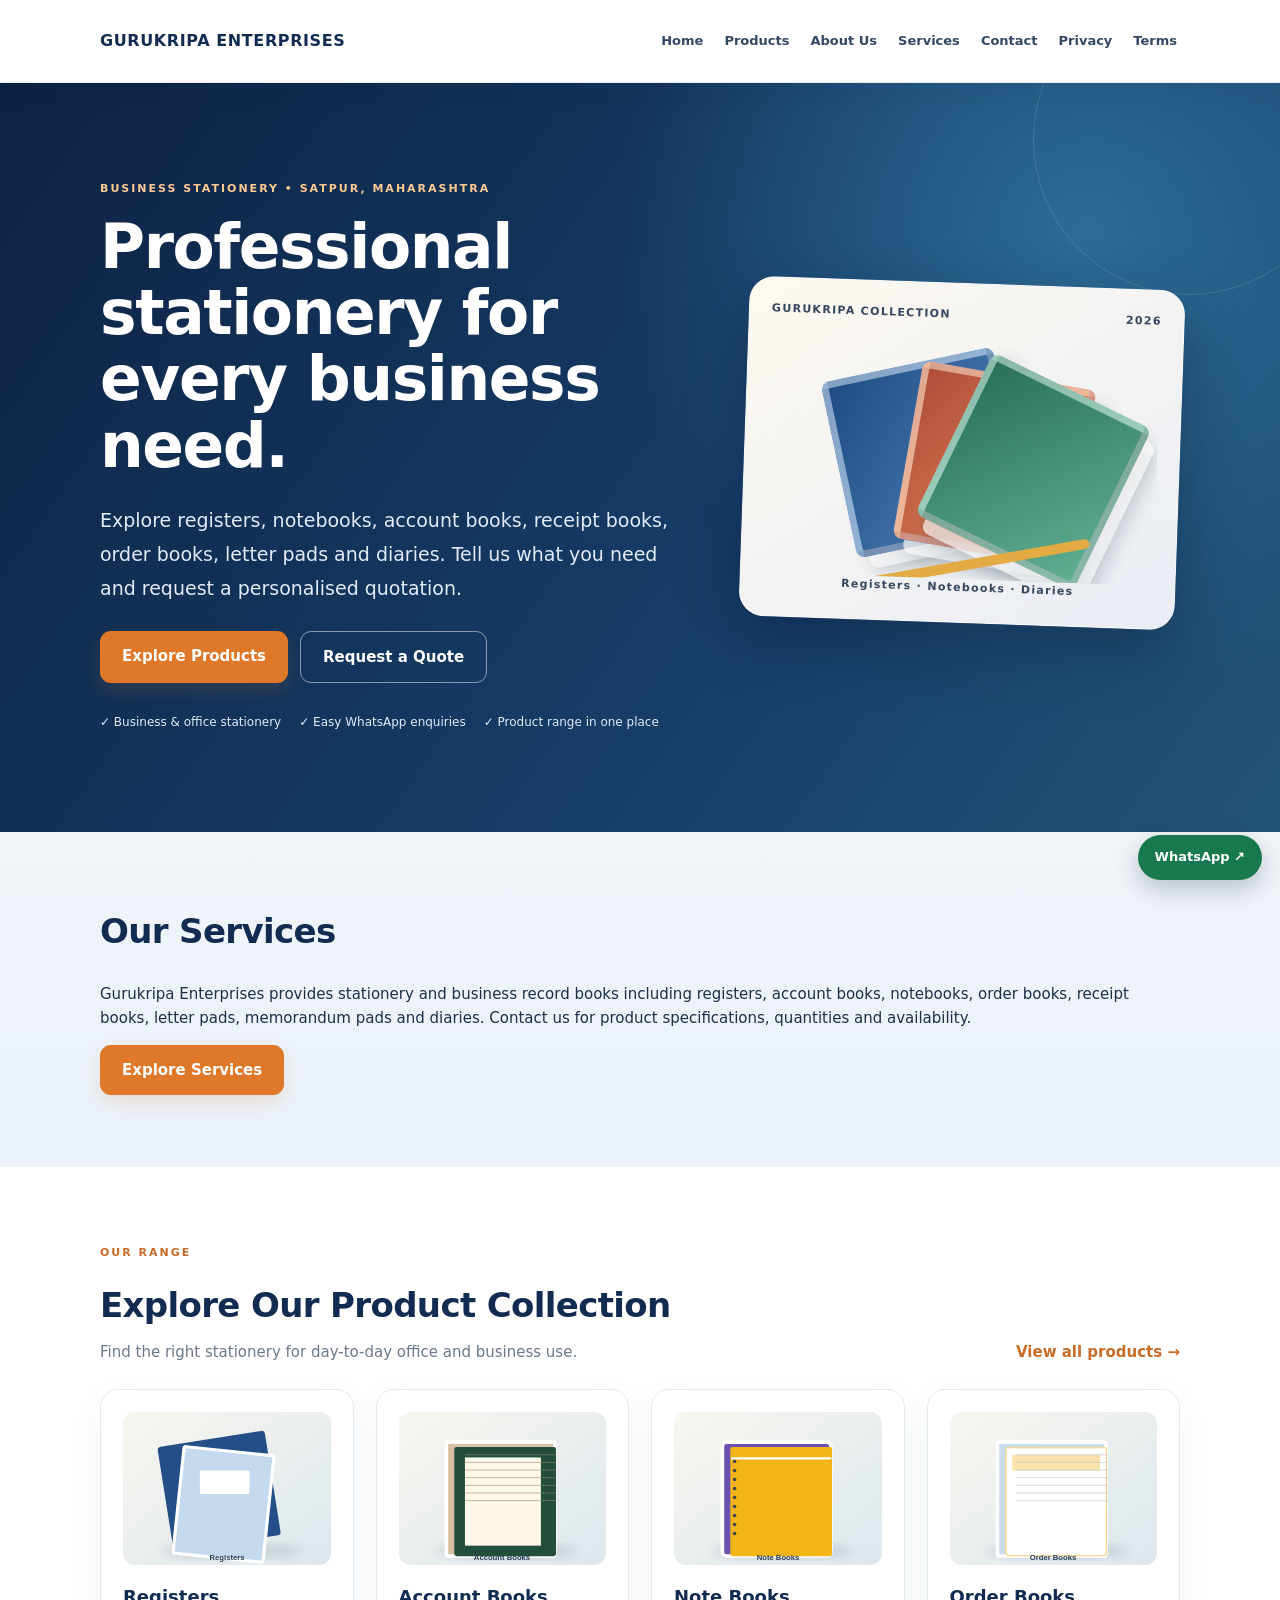
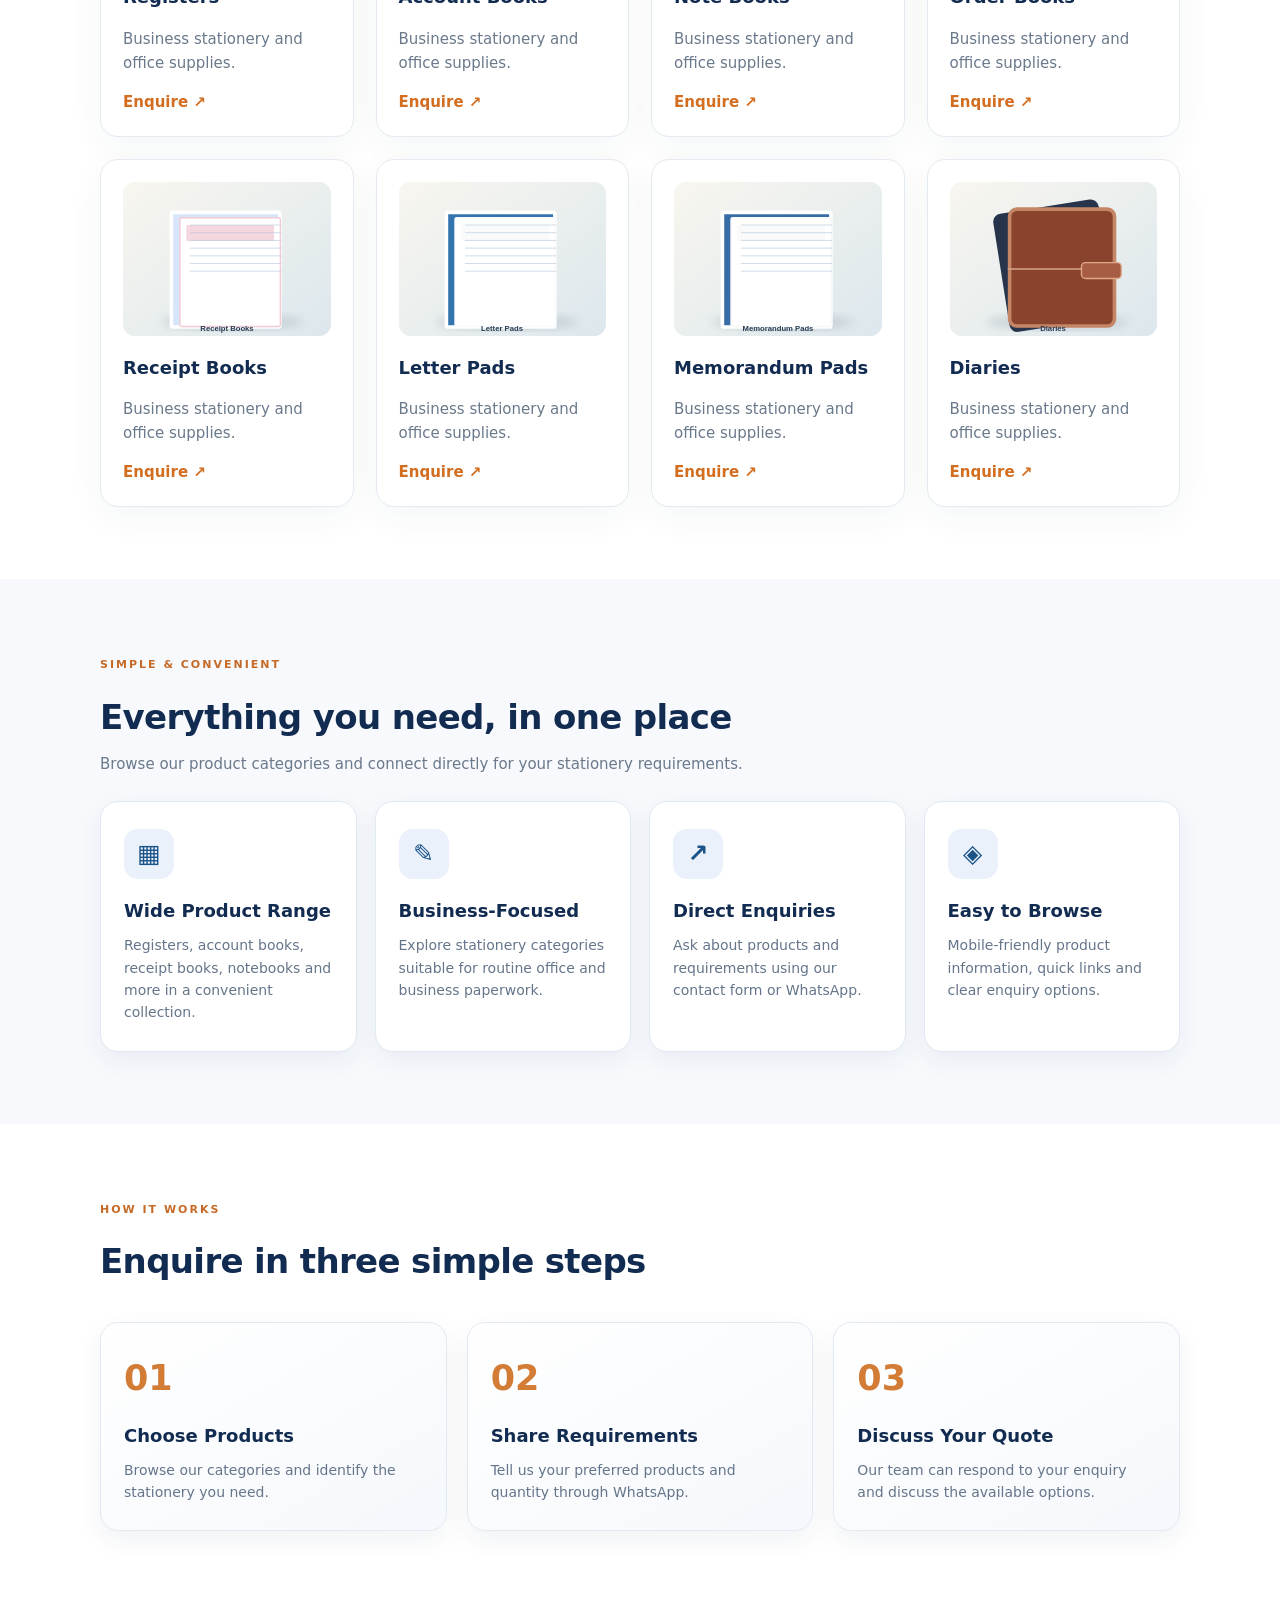
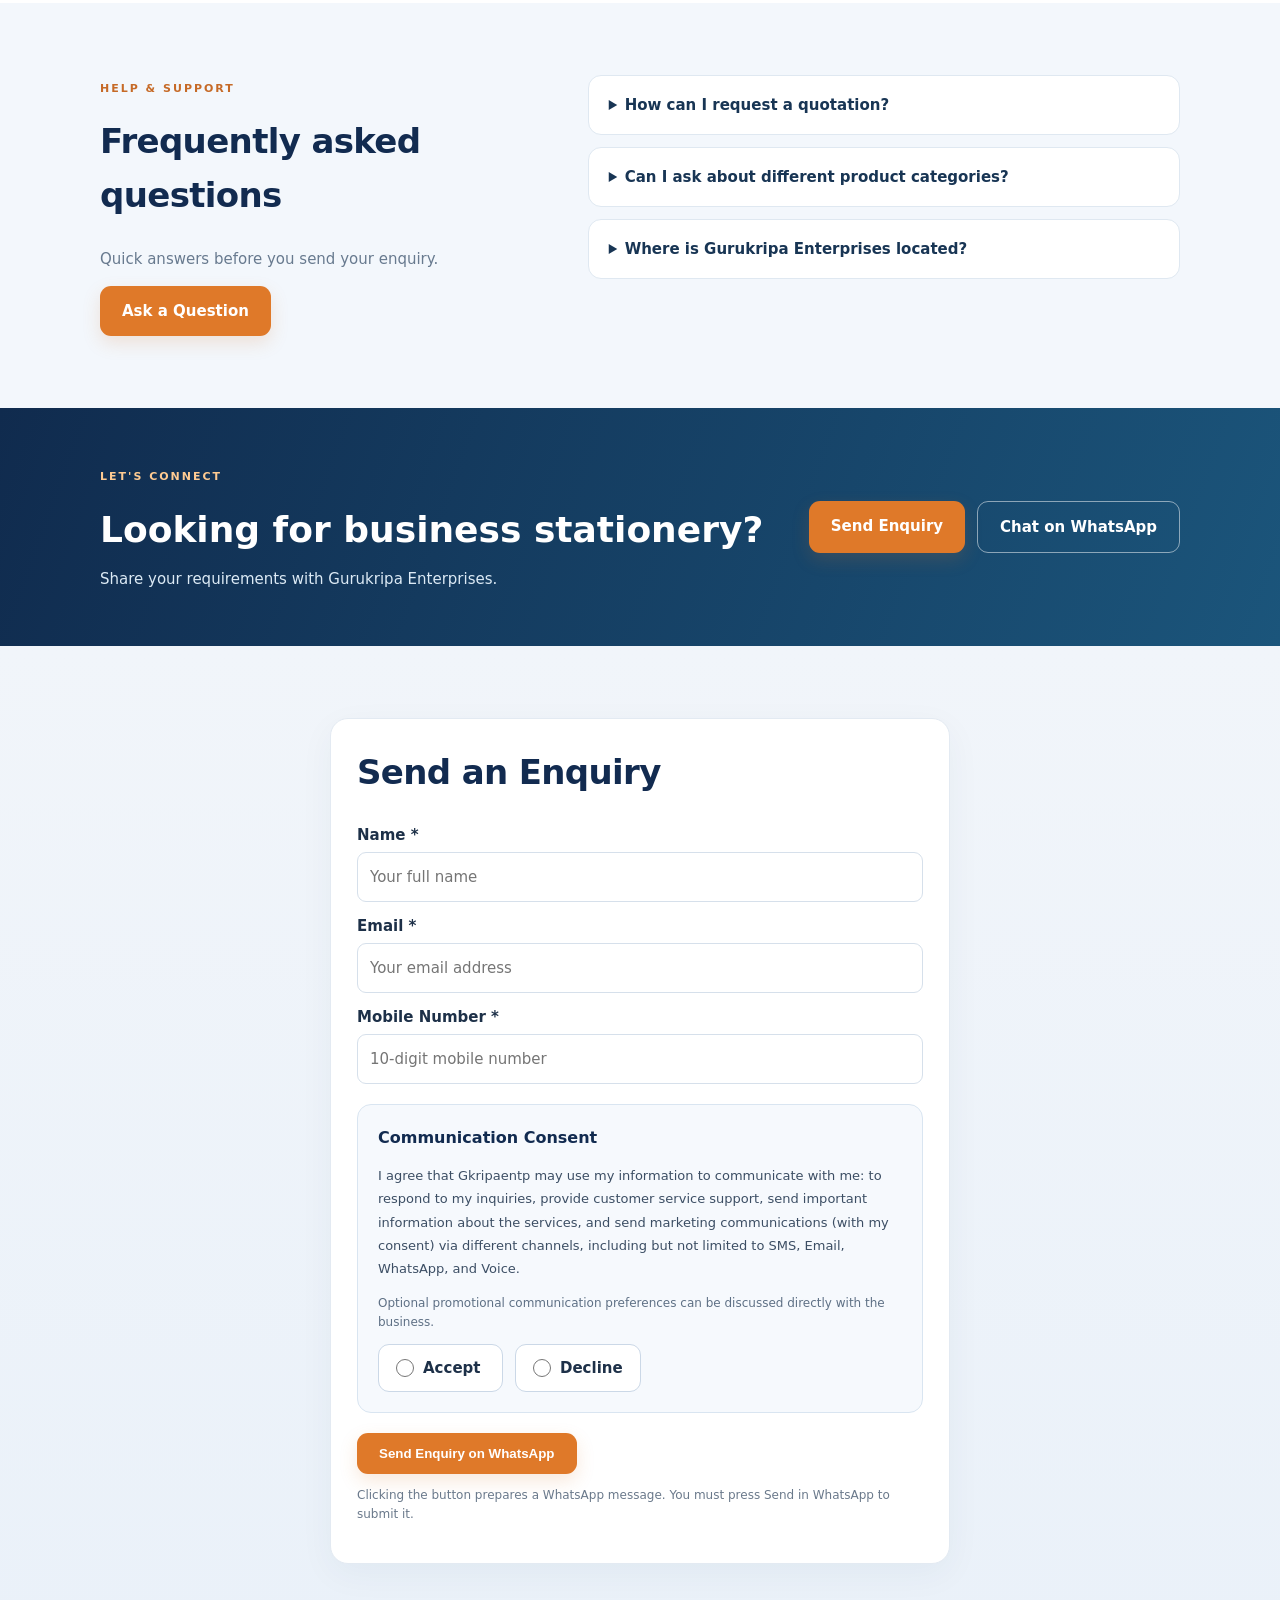
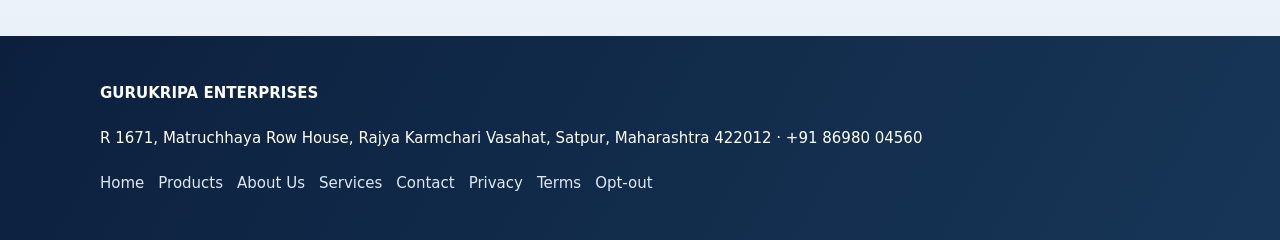
==== commit 63086186: "Remove RCS promotion and dashboard from stationery business website" ====
--- a/index.html
+++ b/index.html
@@ -1 +1 @@
-<!doctype html><html lang="en"><head><meta charset="utf-8"><meta name="viewport" content="width=device-width, initial-scale=1"><link rel="stylesheet" href="/style.css"><title>Home | Gurukripa Enterprises</title></head><body><header><div class="wrap"><a href="/" style="text-decoration:none"><strong>GURUKRIPA ENTERPRISES</strong></a><nav><a href="/">Home</a><a href="/products.html">Products</a><a href="/about.html">About Us</a><a href="/services.html">Services</a><a href="/contact.html">Contact</a><a href="/#rcs-sms">RCS SMS</a><a href="/privacy-policy.html">Privacy</a><a href="/terms-and-conditions.html">Terms</a></nav></div></header><section class="hero"><div class="wrap"><div class="hero-premium"><div class="hero-copy"><span class="eyebrow">BUSINESS STATIONERY • SATPUR, MAHARASHTRA</span><h1>Professional stationery for every business need.</h1><p>Explore registers, notebooks, account books, receipt books, order books, letter pads and diaries. Tell us what you need and request a personalised quotation.</p><div class="hero-actions"><a class="btn" href="#products">Explore Products</a><a class="btn btn-outline" href="#customer-enquiry">Request a Quote</a></div><div class="hero-points"><span>✓ Business & office stationery</span><span>✓ Easy WhatsApp enquiries</span><span>✓ Product range in one place</span></div></div><div class="hero-visual"><div class="hero-visual-top"><span>GURUKRIPA COLLECTION</span><span>2026</span></div><div class="stationery-art"><div class="art-book art-book-one"></div><div class="art-book art-book-two"></div><div class="art-book art-book-three"></div><div class="art-pencil"></div></div><div class="hero-visual-bottom">Registers · Notebooks · Diaries</div></div></div></div></section><section class="section band" id="services"><div class="wrap"><h2>Our Services</h2><p>Gurukripa Enterprises provides stationery and business record books including registers, account books, notebooks, order books, receipt books, letter pads, memorandum pads and diaries. Contact us for product specifications, quantities and availability.</p><a class="btn" href="/services.html">Explore Services</a></div></section><section id="products" class="section product-showcase"><div class="wrap"><div class="section-heading"><div><span class="eyebrow dark">OUR RANGE</span><h2>Explore Our Product Collection</h2><p>Find the right stationery for day-to-day office and business use.</p></div><a class="text-link" href="/products.html">View all products →</a></div><div class="grid"><div class="card"><img alt="Registers illustrative product image" loading="lazy" width="460" height="340" style="width:100%;height:auto;aspect-ratio:460/340;object-fit:cover;border-radius:9px;display:block;margin-bottom:12px" src="data:image/svg+xml,%3Csvg%20xmlns%3D%22http%3A%2F%2Fwww.w3.org%2F2000%2Fsvg%22%20viewBox%3D%220%200%20460%20340%22%3E%3Cdefs%3E%3ClinearGradient%20id%3D%22bg%22%20x2%3D%221%22%20y2%3D%221%22%3E%3Cstop%20stop-color%3D%22%23f8f6ef%22%2F%3E%3Cstop%20offset%3D%221%22%20stop-color%3D%22%23dce7ed%22%2F%3E%3C%2FlinearGradient%3E%3Cfilter%20id%3D%22s%22%3E%3CfeGaussianBlur%20stdDeviation%3D%229%22%2F%3E%3C%2Ffilter%3E%3C%2Fdefs%3E%3Crect%20width%3D%22460%22%20height%3D%22340%22%20fill%3D%22url(%23bg)%22%2F%3E%3Cellipse%20cx%3D%22240%22%20cy%3D%22309%22%20rx%3D%22155%22%20ry%3D%2218%22%20fill%3D%22%239ca8b0%22%20opacity%3D%22.35%22%20filter%3D%22url(%23s)%22%2F%3E%3Crect%20x%3D%2290%22%20y%3D%2260%22%20width%3D%22240%22%20height%3D%22235%22%20rx%3D%227%22%20fill%3D%22%23244e88%22%20transform%3D%22rotate(-9%20200%20160)%22%2F%3E%3Crect%20x%3D%22126%22%20y%3D%2286%22%20width%3D%22200%22%20height%3D%22238%22%20rx%3D%225%22%20fill%3D%22%23c4d9ee%22%20stroke%3D%22%23fff%22%20stroke-width%3D%227%22%20transform%3D%22rotate(6%20220%20170)%22%2F%3E%3Crect%20x%3D%22170%22%20y%3D%22130%22%20width%3D%22110%22%20height%3D%2252%22%20rx%3D%223%22%20fill%3D%22white%22%2F%3E%3Ctext%20x%3D%22230%22%20y%3D%22330%22%20text-anchor%3D%22middle%22%20font-size%3D%2217%22%20font-family%3D%22Arial%22%20font-weight%3D%22bold%22%20fill%3D%22%23263c52%22%3ERegisters%3C%2Ftext%3E%3C%2Fsvg%3E"><h3>Registers</h3><p>Business stationery and office supplies.</p><a href="https://wa.me/918698004560?text=Enquiry%20for%20Registers">Enquire ↗</a></div><div class="card"><img alt="Account Books illustrative product image" loading="lazy" width="460" height="340" style="width:100%;height:auto;aspect-ratio:460/340;object-fit:cover;border-radius:9px;display:block;margin-bottom:12px" src="data:image/svg+xml,%3Csvg%20xmlns%3D%22http%3A%2F%2Fwww.w3.org%2F2000%2Fsvg%22%20viewBox%3D%220%200%20460%20340%22%3E%3Cdefs%3E%3ClinearGradient%20id%3D%22bg%22%20x2%3D%221%22%20y2%3D%221%22%3E%3Cstop%20stop-color%3D%22%23f8f6ef%22%2F%3E%3Cstop%20offset%3D%221%22%20stop-color%3D%22%23dce7ed%22%2F%3E%3C%2FlinearGradient%3E%3Cfilter%20id%3D%22s%22%3E%3CfeGaussianBlur%20stdDeviation%3D%229%22%2F%3E%3C%2Ffilter%3E%3C%2Fdefs%3E%3Crect%20width%3D%22460%22%20height%3D%22340%22%20fill%3D%22url(%23bg)%22%2F%3E%3Cellipse%20cx%3D%22240%22%20cy%3D%22309%22%20rx%3D%22155%22%20ry%3D%2218%22%20fill%3D%22%239ca8b0%22%20opacity%3D%22.35%22%20filter%3D%22url(%23s)%22%2F%3E%3Crect%20x%3D%22107%22%20y%3D%2267%22%20width%3D%22240%22%20height%3D%22253%22%20rx%3D%224%22%20fill%3D%22%23d6c0a1%22%20stroke%3D%22%23fff%22%20stroke-width%3D%228%22%2F%3E%3Crect%20x%3D%22126%22%20y%3D%2279%22%20width%3D%22222%22%20height%3D%22240%22%20rx%3D%224%22%20fill%3D%22%23234e3c%22%20stroke%3D%22%23234e3c%22%20stroke-width%3D%223%22%2F%3E%3Crect%20x%3D%22148%22%20y%3D%22101%22%20width%3D%22168%22%20height%3D%22196%22%20fill%3D%22%23fff8e9%22%2F%3E%3Cline%20x1%3D%22148%22%20y1%3D%2295%22%20x2%3D%22350%22%20y2%3D%2295%22%20stroke%3D%22%239a876a%22%20stroke-width%3D%222%22%20opacity%3D%22.65%22%2F%3E%3Cline%20x1%3D%22148%22%20y1%3D%22112%22%20x2%3D%22350%22%20y2%3D%22112%22%20stroke%3D%22%239a876a%22%20stroke-width%3D%222%22%20opacity%3D%22.65%22%2F%3E%3Cline%20x1%3D%22148%22%20y1%3D%22129%22%20x2%3D%22350%22%20y2%3D%22129%22%20stroke%3D%22%239a876a%22%20stroke-width%3D%222%22%20opacity%3D%22.65%22%2F%3E%3Cline%20x1%3D%22148%22%20y1%3D%22146%22%20x2%3D%22350%22%20y2%3D%22146%22%20stroke%3D%22%239a876a%22%20stroke-width%3D%222%22%20opacity%3D%22.65%22%2F%3E%3Cline%20x1%3D%22148%22%20y1%3D%22163%22%20x2%3D%22350%22%20y2%3D%22163%22%20stroke%3D%22%239a876a%22%20stroke-width%3D%222%22%20opacity%3D%22.65%22%2F%3E%3Cline%20x1%3D%22148%22%20y1%3D%22180%22%20x2%3D%22350%22%20y2%3D%22180%22%20stroke%3D%22%239a876a%22%20stroke-width%3D%222%22%20opacity%3D%22.65%22%2F%3E%3Cline%20x1%3D%22148%22%20y1%3D%22197%22%20x2%3D%22350%22%20y2%3D%22197%22%20stroke%3D%22%239a876a%22%20stroke-width%3D%222%22%20opacity%3D%22.65%22%2F%3E%3Ctext%20x%3D%22230%22%20y%3D%22330%22%20text-anchor%3D%22middle%22%20font-size%3D%2217%22%20font-family%3D%22Arial%22%20font-weight%3D%22bold%22%20fill%3D%22%23263c52%22%3EAccount%20Books%3C%2Ftext%3E%3C%2Fsvg%3E"><h3>Account Books</h3><p>Business stationery and office supplies.</p><a href="https://wa.me/918698004560?text=Enquiry%20for%20Account%20Books">Enquire ↗</a></div><div class="card"><img alt="Note Books illustrative product image" loading="lazy" width="460" height="340" style="width:100%;height:auto;aspect-ratio:460/340;object-fit:cover;border-radius:9px;display:block;margin-bottom:12px" src="data:image/svg+xml,%3Csvg%20xmlns%3D%22http%3A%2F%2Fwww.w3.org%2F2000%2Fsvg%22%20viewBox%3D%220%200%20460%20340%22%3E%3Cdefs%3E%3ClinearGradient%20id%3D%22bg%22%20x2%3D%221%22%20y2%3D%221%22%3E%3Cstop%20stop-color%3D%22%23f8f6ef%22%2F%3E%3Cstop%20offset%3D%221%22%20stop-color%3D%22%23dce7ed%22%2F%3E%3C%2FlinearGradient%3E%3Cfilter%20id%3D%22s%22%3E%3CfeGaussianBlur%20stdDeviation%3D%229%22%2F%3E%3C%2Ffilter%3E%3C%2Fdefs%3E%3Crect%20width%3D%22460%22%20height%3D%22340%22%20fill%3D%22url(%23bg)%22%2F%3E%3Cellipse%20cx%3D%22240%22%20cy%3D%22309%22%20rx%3D%22155%22%20ry%3D%2218%22%20fill%3D%22%239ca8b0%22%20opacity%3D%22.35%22%20filter%3D%22url(%23s)%22%2F%3E%3Crect%20x%3D%22107%22%20y%3D%2267%22%20width%3D%22240%22%20height%3D%22253%22%20rx%3D%229%22%20fill%3D%22%236c50b4%22%20stroke%3D%22%23fff%22%20stroke-width%3D%228%22%2F%3E%3Crect%20x%3D%22126%22%20y%3D%2279%22%20width%3D%22222%22%20height%3D%22240%22%20rx%3D%224%22%20fill%3D%22%23f2b515%22%20stroke%3D%22%23f2b515%22%20stroke-width%3D%223%22%2F%3E%3Cpath%20d%3D%22M126%20103h222%22%20stroke%3D%22%23fefefe%22%20stroke-width%3D%225%22%2F%3E%3Ccircle%20cx%3D%22134%22%20cy%3D%22110%22%20r%3D%224%22%20fill%3D%22%23444%22%2F%3E%3Ccircle%20cx%3D%22134%22%20cy%3D%22130%22%20r%3D%224%22%20fill%3D%22%23444%22%2F%3E%3Ccircle%20cx%3D%22134%22%20cy%3D%22150%22%20r%3D%224%22%20fill%3D%22%23444%22%2F%3E%3Ccircle%20cx%3D%22134%22%20cy%3D%22170%22%20r%3D%224%22%20fill%3D%22%23444%22%2F%3E%3Ccircle%20cx%3D%22134%22%20cy%3D%22190%22%20r%3D%224%22%20fill%3D%22%23444%22%2F%3E%3Ccircle%20cx%3D%22134%22%20cy%3D%22210%22%20r%3D%224%22%20fill%3D%22%23444%22%2F%3E%3Ccircle%20cx%3D%22134%22%20cy%3D%22230%22%20r%3D%224%22%20fill%3D%22%23444%22%2F%3E%3Ccircle%20cx%3D%22134%22%20cy%3D%22250%22%20r%3D%224%22%20fill%3D%22%23444%22%2F%3E%3Ccircle%20cx%3D%22134%22%20cy%3D%22270%22%20r%3D%224%22%20fill%3D%22%23444%22%2F%3E%3Ctext%20x%3D%22230%22%20y%3D%22330%22%20text-anchor%3D%22middle%22%20font-size%3D%2217%22%20font-family%3D%22Arial%22%20font-weight%3D%22bold%22%20fill%3D%22%23263c52%22%3ENote%20Books%3C%2Ftext%3E%3C%2Fsvg%3E"><h3>Note Books</h3><p>Business stationery and office supplies.</p><a href="https://wa.me/918698004560?text=Enquiry%20for%20Note%20Books">Enquire ↗</a></div><div class="card"><img alt="Order Books illustrative product image" loading="lazy" width="460" height="340" style="width:100%;height:auto;aspect-ratio:460/340;object-fit:cover;border-radius:9px;display:block;margin-bottom:12px" src="data:image/svg+xml,%3Csvg%20xmlns%3D%22http%3A%2F%2Fwww.w3.org%2F2000%2Fsvg%22%20viewBox%3D%220%200%20460%20340%22%3E%3Cdefs%3E%3ClinearGradient%20id%3D%22bg%22%20x2%3D%221%22%20y2%3D%221%22%3E%3Cstop%20stop-color%3D%22%23f8f6ef%22%2F%3E%3Cstop%20offset%3D%221%22%20stop-color%3D%22%23dce7ed%22%2F%3E%3C%2FlinearGradient%3E%3Cfilter%20id%3D%22s%22%3E%3CfeGaussianBlur%20stdDeviation%3D%229%22%2F%3E%3C%2Ffilter%3E%3C%2Fdefs%3E%3Crect%20width%3D%22460%22%20height%3D%22340%22%20fill%3D%22url(%23bg)%22%2F%3E%3Cellipse%20cx%3D%22240%22%20cy%3D%22309%22%20rx%3D%22155%22%20ry%3D%2218%22%20fill%3D%22%239ca8b0%22%20opacity%3D%22.35%22%20filter%3D%22url(%23s)%22%2F%3E%3Crect%20x%3D%22107%22%20y%3D%2267%22%20width%3D%22240%22%20height%3D%22253%22%20rx%3D%224%22%20fill%3D%22%23c9dcec%22%20stroke%3D%22%23fff%22%20stroke-width%3D%228%22%2F%3E%3Crect%20x%3D%22126%22%20y%3D%2279%22%20width%3D%22222%22%20height%3D%22240%22%20rx%3D%224%22%20fill%3D%22%23fff%22%20stroke%3D%22%23f7d78d%22%20stroke-width%3D%223%22%2F%3E%3Crect%20x%3D%22140%22%20y%3D%2295%22%20width%3D%22194%22%20height%3D%2235%22%20fill%3D%22%23f7d78d%22%20opacity%3D%22.75%22%2F%3E%3Cline%20x1%3D%22148%22%20y1%3D%2295%22%20x2%3D%22350%22%20y2%3D%2295%22%20stroke%3D%22%23b3c4d7%22%20stroke-width%3D%222%22%20opacity%3D%22.65%22%2F%3E%3Cline%20x1%3D%22148%22%20y1%3D%22112%22%20x2%3D%22350%22%20y2%3D%22112%22%20stroke%3D%22%23b3c4d7%22%20stroke-width%3D%222%22%20opacity%3D%22.65%22%2F%3E%3Cline%20x1%3D%22148%22%20y1%3D%22129%22%20x2%3D%22350%22%20y2%3D%22129%22%20stroke%3D%22%23b3c4d7%22%20stroke-width%3D%222%22%20opacity%3D%22.65%22%2F%3E%3Cline%20x1%3D%22148%22%20y1%3D%22146%22%20x2%3D%22350%22%20y2%3D%22146%22%20stroke%3D%22%23b3c4d7%22%20stroke-width%3D%222%22%20opacity%3D%22.65%22%2F%3E%3Cline%20x1%3D%22148%22%20y1%3D%22163%22%20x2%3D%22350%22%20y2%3D%22163%22%20stroke%3D%22%23b3c4d7%22%20stroke-width%3D%222%22%20opacity%3D%22.65%22%2F%3E%3Cline%20x1%3D%22148%22%20y1%3D%22180%22%20x2%3D%22350%22%20y2%3D%22180%22%20stroke%3D%22%23b3c4d7%22%20stroke-width%3D%222%22%20opacity%3D%22.65%22%2F%3E%3Cline%20x1%3D%22148%22%20y1%3D%22197%22%20x2%3D%22350%22%20y2%3D%22197%22%20stroke%3D%22%23b3c4d7%22%20stroke-width%3D%222%22%20opacity%3D%22.65%22%2F%3E%3Ctext%20x%3D%22230%22%20y%3D%22330%22%20text-anchor%3D%22middle%22%20font-size%3D%2217%22%20font-family%3D%22Arial%22%20font-weight%3D%22bold%22%20fill%3D%22%23263c52%22%3EOrder%20Books%3C%2Ftext%3E%3C%2Fsvg%3E"><h3>Order Books</h3><p>Business stationery and office supplies.</p><a href="https://wa.me/918698004560?text=Enquiry%20for%20Order%20Books">Enquire ↗</a></div><div class="card"><img alt="Receipt Books illustrative product image" loading="lazy" width="460" height="340" style="width:100%;height:auto;aspect-ratio:460/340;object-fit:cover;border-radius:9px;display:block;margin-bottom:12px" src="data:image/svg+xml,%3Csvg%20xmlns%3D%22http%3A%2F%2Fwww.w3.org%2F2000%2Fsvg%22%20viewBox%3D%220%200%20460%20340%22%3E%3Cdefs%3E%3ClinearGradient%20id%3D%22bg%22%20x2%3D%221%22%20y2%3D%221%22%3E%3Cstop%20stop-color%3D%22%23f8f6ef%22%2F%3E%3Cstop%20offset%3D%221%22%20stop-color%3D%22%23dce7ed%22%2F%3E%3C%2FlinearGradient%3E%3Cfilter%20id%3D%22s%22%3E%3CfeGaussianBlur%20stdDeviation%3D%229%22%2F%3E%3C%2Ffilter%3E%3C%2Fdefs%3E%3Crect%20width%3D%22460%22%20height%3D%22340%22%20fill%3D%22url(%23bg)%22%2F%3E%3Cellipse%20cx%3D%22240%22%20cy%3D%22309%22%20rx%3D%22155%22%20ry%3D%2218%22%20fill%3D%22%239ca8b0%22%20opacity%3D%22.35%22%20filter%3D%22url(%23s)%22%2F%3E%3Crect%20x%3D%22107%22%20y%3D%2267%22%20width%3D%22240%22%20height%3D%22253%22%20rx%3D%224%22%20fill%3D%22%23d6e5fa%22%20stroke%3D%22%23fff%22%20stroke-width%3D%228%22%2F%3E%3Crect%20x%3D%22126%22%20y%3D%2279%22%20width%3D%22222%22%20height%3D%22240%22%20rx%3D%224%22%20fill%3D%22%23fff%22%20stroke%3D%22%23f2cad4%22%20stroke-width%3D%223%22%2F%3E%3Crect%20x%3D%22140%22%20y%3D%2295%22%20width%3D%22194%22%20height%3D%2235%22%20fill%3D%22%23f2cad4%22%20opacity%3D%22.75%22%2F%3E%3Cline%20x1%3D%22148%22%20y1%3D%2295%22%20x2%3D%22350%22%20y2%3D%2295%22%20stroke%3D%22%23b3c4d7%22%20stroke-width%3D%222%22%20opacity%3D%22.65%22%2F%3E%3Cline%20x1%3D%22148%22%20y1%3D%22112%22%20x2%3D%22350%22%20y2%3D%22112%22%20stroke%3D%22%23b3c4d7%22%20stroke-width%3D%222%22%20opacity%3D%22.65%22%2F%3E%3Cline%20x1%3D%22148%22%20y1%3D%22129%22%20x2%3D%22350%22%20y2%3D%22129%22%20stroke%3D%22%23b3c4d7%22%20stroke-width%3D%222%22%20opacity%3D%22.65%22%2F%3E%3Cline%20x1%3D%22148%22%20y1%3D%22146%22%20x2%3D%22350%22%20y2%3D%22146%22%20stroke%3D%22%23b3c4d7%22%20stroke-width%3D%222%22%20opacity%3D%22.65%22%2F%3E%3Cline%20x1%3D%22148%22%20y1%3D%22163%22%20x2%3D%22350%22%20y2%3D%22163%22%20stroke%3D%22%23b3c4d7%22%20stroke-width%3D%222%22%20opacity%3D%22.65%22%2F%3E%3Cline%20x1%3D%22148%22%20y1%3D%22180%22%20x2%3D%22350%22%20y2%3D%22180%22%20stroke%3D%22%23b3c4d7%22%20stroke-width%3D%222%22%20opacity%3D%22.65%22%2F%3E%3Cline%20x1%3D%22148%22%20y1%3D%22197%22%20x2%3D%22350%22%20y2%3D%22197%22%20stroke%3D%22%23b3c4d7%22%20stroke-width%3D%222%22%20opacity%3D%22.65%22%2F%3E%3Ctext%20x%3D%22230%22%20y%3D%22330%22%20text-anchor%3D%22middle%22%20font-size%3D%2217%22%20font-family%3D%22Arial%22%20font-weight%3D%22bold%22%20fill%3D%22%23263c52%22%3EReceipt%20Books%3C%2Ftext%3E%3C%2Fsvg%3E"><h3>Receipt Books</h3><p>Business stationery and office supplies.</p><a href="https://wa.me/918698004560?text=Enquiry%20for%20Receipt%20Books">Enquire ↗</a></div><div class="card"><img alt="Letter Pads illustrative product image" loading="lazy" width="460" height="340" style="width:100%;height:auto;aspect-ratio:460/340;object-fit:cover;border-radius:9px;display:block;margin-bottom:12px" src="data:image/svg+xml,%3Csvg%20xmlns%3D%22http%3A%2F%2Fwww.w3.org%2F2000%2Fsvg%22%20viewBox%3D%220%200%20460%20340%22%3E%3Cdefs%3E%3ClinearGradient%20id%3D%22bg%22%20x2%3D%221%22%20y2%3D%221%22%3E%3Cstop%20stop-color%3D%22%23f8f6ef%22%2F%3E%3Cstop%20offset%3D%221%22%20stop-color%3D%22%23dce7ed%22%2F%3E%3C%2FlinearGradient%3E%3Cfilter%20id%3D%22s%22%3E%3CfeGaussianBlur%20stdDeviation%3D%229%22%2F%3E%3C%2Ffilter%3E%3C%2Fdefs%3E%3Crect%20width%3D%22460%22%20height%3D%22340%22%20fill%3D%22url(%23bg)%22%2F%3E%3Cellipse%20cx%3D%22240%22%20cy%3D%22309%22%20rx%3D%22155%22%20ry%3D%2218%22%20fill%3D%22%239ca8b0%22%20opacity%3D%22.35%22%20filter%3D%22url(%23s)%22%2F%3E%3Crect%20x%3D%22107%22%20y%3D%2267%22%20width%3D%22240%22%20height%3D%22253%22%20rx%3D%224%22%20fill%3D%22%233373ae%22%20stroke%3D%22%23fff%22%20stroke-width%3D%228%22%2F%3E%3Crect%20x%3D%22126%22%20y%3D%2279%22%20width%3D%22222%22%20height%3D%22240%22%20rx%3D%224%22%20fill%3D%22%23fff%22%20stroke%3D%22%23f8f9fd%22%20stroke-width%3D%223%22%2F%3E%3Crect%20x%3D%22140%22%20y%3D%2295%22%20width%3D%22194%22%20height%3D%2235%22%20fill%3D%22%23f8f9fd%22%20opacity%3D%22.75%22%2F%3E%3Cline%20x1%3D%22148%22%20y1%3D%2295%22%20x2%3D%22350%22%20y2%3D%2295%22%20stroke%3D%22%23b3c4d7%22%20stroke-width%3D%222%22%20opacity%3D%22.65%22%2F%3E%3Cline%20x1%3D%22148%22%20y1%3D%22112%22%20x2%3D%22350%22%20y2%3D%22112%22%20stroke%3D%22%23b3c4d7%22%20stroke-width%3D%222%22%20opacity%3D%22.65%22%2F%3E%3Cline%20x1%3D%22148%22%20y1%3D%22129%22%20x2%3D%22350%22%20y2%3D%22129%22%20stroke%3D%22%23b3c4d7%22%20stroke-width%3D%222%22%20opacity%3D%22.65%22%2F%3E%3Cline%20x1%3D%22148%22%20y1%3D%22146%22%20x2%3D%22350%22%20y2%3D%22146%22%20stroke%3D%22%23b3c4d7%22%20stroke-width%3D%222%22%20opacity%3D%22.65%22%2F%3E%3Cline%20x1%3D%22148%22%20y1%3D%22163%22%20x2%3D%22350%22%20y2%3D%22163%22%20stroke%3D%22%23b3c4d7%22%20stroke-width%3D%222%22%20opacity%3D%22.65%22%2F%3E%3Cline%20x1%3D%22148%22%20y1%3D%22180%22%20x2%3D%22350%22%20y2%3D%22180%22%20stroke%3D%22%23b3c4d7%22%20stroke-width%3D%222%22%20opacity%3D%22.65%22%2F%3E%3Cline%20x1%3D%22148%22%20y1%3D%22197%22%20x2%3D%22350%22%20y2%3D%22197%22%20stroke%3D%22%23b3c4d7%22%20stroke-width%3D%222%22%20opacity%3D%22.65%22%2F%3E%3Ctext%20x%3D%22230%22%20y%3D%22330%22%20text-anchor%3D%22middle%22%20font-size%3D%2217%22%20font-family%3D%22Arial%22%20font-weight%3D%22bold%22%20fill%3D%22%23263c52%22%3ELetter%20Pads%3C%2Ftext%3E%3C%2Fsvg%3E"><h3>Letter Pads</h3><p>Business stationery and office supplies.</p><a href="https://wa.me/918698004560?text=Enquiry%20for%20Letter%20Pads">Enquire ↗</a></div><div class="card"><img alt="Memorandum Pads illustrative product image" loading="lazy" width="460" height="340" style="width:100%;height:auto;aspect-ratio:460/340;object-fit:cover;border-radius:9px;display:block;margin-bottom:12px" src="data:image/svg+xml,%3Csvg%20xmlns%3D%22http%3A%2F%2Fwww.w3.org%2F2000%2Fsvg%22%20viewBox%3D%220%200%20460%20340%22%3E%3Cdefs%3E%3ClinearGradient%20id%3D%22bg%22%20x2%3D%221%22%20y2%3D%221%22%3E%3Cstop%20stop-color%3D%22%23f8f6ef%22%2F%3E%3Cstop%20offset%3D%221%22%20stop-color%3D%22%23dce7ed%22%2F%3E%3C%2FlinearGradient%3E%3Cfilter%20id%3D%22s%22%3E%3CfeGaussianBlur%20stdDeviation%3D%229%22%2F%3E%3C%2Ffilter%3E%3C%2Fdefs%3E%3Crect%20width%3D%22460%22%20height%3D%22340%22%20fill%3D%22url(%23bg)%22%2F%3E%3Cellipse%20cx%3D%22240%22%20cy%3D%22309%22%20rx%3D%22155%22%20ry%3D%2218%22%20fill%3D%22%239ca8b0%22%20opacity%3D%22.35%22%20filter%3D%22url(%23s)%22%2F%3E%3Crect%20x%3D%22107%22%20y%3D%2267%22%20width%3D%22240%22%20height%3D%22253%22%20rx%3D%224%22%20fill%3D%22%23376ca7%22%20stroke%3D%22%23fff%22%20stroke-width%3D%228%22%2F%3E%3Crect%20x%3D%22126%22%20y%3D%2279%22%20width%3D%22222%22%20height%3D%22240%22%20rx%3D%224%22%20fill%3D%22%23fff%22%20stroke%3D%22%23f8f8f8%22%20stroke-width%3D%223%22%2F%3E%3Crect%20x%3D%22140%22%20y%3D%2295%22%20width%3D%22194%22%20height%3D%2235%22%20fill%3D%22%23f8f8f8%22%20opacity%3D%22.75%22%2F%3E%3Cline%20x1%3D%22148%22%20y1%3D%2295%22%20x2%3D%22350%22%20y2%3D%2295%22%20stroke%3D%22%23b3c4d7%22%20stroke-width%3D%222%22%20opacity%3D%22.65%22%2F%3E%3Cline%20x1%3D%22148%22%20y1%3D%22112%22%20x2%3D%22350%22%20y2%3D%22112%22%20stroke%3D%22%23b3c4d7%22%20stroke-width%3D%222%22%20opacity%3D%22.65%22%2F%3E%3Cline%20x1%3D%22148%22%20y1%3D%22129%22%20x2%3D%22350%22%20y2%3D%22129%22%20stroke%3D%22%23b3c4d7%22%20stroke-width%3D%222%22%20opacity%3D%22.65%22%2F%3E%3Cline%20x1%3D%22148%22%20y1%3D%22146%22%20x2%3D%22350%22%20y2%3D%22146%22%20stroke%3D%22%23b3c4d7%22%20stroke-width%3D%222%22%20opacity%3D%22.65%22%2F%3E%3Cline%20x1%3D%22148%22%20y1%3D%22163%22%20x2%3D%22350%22%20y2%3D%22163%22%20stroke%3D%22%23b3c4d7%22%20stroke-width%3D%222%22%20opacity%3D%22.65%22%2F%3E%3Cline%20x1%3D%22148%22%20y1%3D%22180%22%20x2%3D%22350%22%20y2%3D%22180%22%20stroke%3D%22%23b3c4d7%22%20stroke-width%3D%222%22%20opacity%3D%22.65%22%2F%3E%3Cline%20x1%3D%22148%22%20y1%3D%22197%22%20x2%3D%22350%22%20y2%3D%22197%22%20stroke%3D%22%23b3c4d7%22%20stroke-width%3D%222%22%20opacity%3D%22.65%22%2F%3E%3Ctext%20x%3D%22230%22%20y%3D%22330%22%20text-anchor%3D%22middle%22%20font-size%3D%2217%22%20font-family%3D%22Arial%22%20font-weight%3D%22bold%22%20fill%3D%22%23263c52%22%3EMemorandum%20Pads%3C%2Ftext%3E%3C%2Fsvg%3E"><h3>Memorandum Pads</h3><p>Business stationery and office supplies.</p><a href="https://wa.me/918698004560?text=Enquiry%20for%20Memorandum%20Pads">Enquire ↗</a></div><div class="card"><img alt="Diaries illustrative product image" loading="lazy" width="460" height="340" style="width:100%;height:auto;aspect-ratio:460/340;object-fit:cover;border-radius:9px;display:block;margin-bottom:12px" src="data:image/svg+xml,%3Csvg%20xmlns%3D%22http%3A%2F%2Fwww.w3.org%2F2000%2Fsvg%22%20viewBox%3D%220%200%20460%20340%22%3E%3Cdefs%3E%3ClinearGradient%20id%3D%22bg%22%20x2%3D%221%22%20y2%3D%221%22%3E%3Cstop%20stop-color%3D%22%23f8f6ef%22%2F%3E%3Cstop%20offset%3D%221%22%20stop-color%3D%22%23dce7ed%22%2F%3E%3C%2FlinearGradient%3E%3Cfilter%20id%3D%22s%22%3E%3CfeGaussianBlur%20stdDeviation%3D%229%22%2F%3E%3C%2Ffilter%3E%3C%2Fdefs%3E%3Crect%20width%3D%22460%22%20height%3D%22340%22%20fill%3D%22url(%23bg)%22%2F%3E%3Cellipse%20cx%3D%22240%22%20cy%3D%22309%22%20rx%3D%22155%22%20ry%3D%2218%22%20fill%3D%22%239ca8b0%22%20opacity%3D%22.35%22%20filter%3D%22url(%23s)%22%2F%3E%3Crect%20x%3D%22112%22%20y%3D%2253%22%20width%3D%22236%22%20height%3D%22264%22%20rx%3D%2218%22%20fill%3D%22%2327344b%22%20transform%3D%22rotate(-9%20230%20170)%22%2F%3E%3Crect%20x%3D%22134%22%20y%3D%2260%22%20width%3D%22232%22%20height%3D%22258%22%20rx%3D%2216%22%20fill%3D%22%238a442e%22%20stroke%3D%22%23c48666%22%20stroke-width%3D%228%22%2F%3E%3Cpath%20d%3D%22M130%20192h235%22%20stroke%3D%22%23d8a58b%22%20stroke-width%3D%223%22%2F%3E%3Crect%20x%3D%22293%22%20y%3D%22178%22%20width%3D%2288%22%20height%3D%2235%22%20rx%3D%229%22%20fill%3D%22%23a75d43%22%20stroke%3D%22%23e1a889%22%20stroke-width%3D%223%22%2F%3E%3Ctext%20x%3D%22230%22%20y%3D%22330%22%20text-anchor%3D%22middle%22%20font-size%3D%2217%22%20font-family%3D%22Arial%22%20font-weight%3D%22bold%22%20fill%3D%22%23263c52%22%3EDiaries%3C%2Ftext%3E%3C%2Fsvg%3E"><h3>Diaries</h3><p>Business stationery and office supplies.</p><a href="https://wa.me/918698004560?text=Enquiry%20for%20Diaries">Enquire ↗</a></div></div></div></section><section class="section features-section"><div class="wrap"><div class="section-heading"><div><span class="eyebrow dark">SIMPLE & CONVENIENT</span><h2>Everything you need, in one place</h2><p>Browse our product categories and connect directly for your stationery requirements.</p></div></div><div class="feature-grid"><article class="feature-card"><span class="feature-icon">▦</span><h3>Wide Product Range</h3><p>Registers, account books, receipt books, notebooks and more in a convenient collection.</p></article><article class="feature-card"><span class="feature-icon">✎</span><h3>Business-Focused</h3><p>Explore stationery categories suitable for routine office and business paperwork.</p></article><article class="feature-card"><span class="feature-icon">↗</span><h3>Direct Enquiries</h3><p>Ask about products and requirements using our contact form or WhatsApp.</p></article><article class="feature-card"><span class="feature-icon">◈</span><h3>Easy to Browse</h3><p>Mobile-friendly product information, quick links and clear enquiry options.</p></article></div></div></section><section class="section steps-section"><div class="wrap"><div class="section-heading"><div><span class="eyebrow dark">HOW IT WORKS</span><h2>Enquire in three simple steps</h2></div></div><div class="steps-grid"><div class="step-card"><span>01</span><h3>Choose Products</h3><p>Browse our categories and identify the stationery you need.</p></div><div class="step-card"><span>02</span><h3>Share Requirements</h3><p>Tell us your preferred products and quantity through WhatsApp.</p></div><div class="step-card"><span>03</span><h3>Discuss Your Quote</h3><p>Our team can respond to your enquiry and discuss the available options.</p></div></div></div></section><section class="section faq-section"><div class="wrap"><div class="faq-layout"><div><span class="eyebrow dark">HELP & SUPPORT</span><h2>Frequently asked questions</h2><p>Quick answers before you send your enquiry.</p><a class="btn" href="#customer-enquiry">Ask a Question</a></div><div class="faq-items"><details><summary>How can I request a quotation?</summary><p>Choose a product category and use its Enquire link, or complete the website enquiry form to prepare a WhatsApp message.</p></details><details><summary>Can I ask about different product categories?</summary><p>Yes. Mention the categories and quantities you are interested in when contacting us.</p></details><details><summary>Does the RCS SMS dashboard send real messages?</summary><p>No. The RCS SMS dashboard on this website is a demonstration only. It does not send SMS or store contacts.</p></details><details><summary>Where is Gurukripa Enterprises located?</summary><p>R 1671, Matruchhaya Row House, Rajya Karmchari Vasahat, Satpur, Maharashtra 422012.</p></details></div></div></div></section><section class="cta-section"><div class="wrap"><div class="cta-inner"><div><span class="eyebrow">LET'S CONNECT</span><h2>Looking for business stationery?</h2><p>Share your requirements with Gurukripa Enterprises.</p></div><div class="cta-actions"><a class="btn" href="#customer-enquiry">Send Enquiry</a><a class="btn btn-outline" href="https://wa.me/918698004560">Chat on WhatsApp</a></div></div></div></section><section id="rcs-sms" class="section band" style="scroll-margin-top:90px"><div class="wrap"><h2>RCS SMS Campaign Dashboard</h2><p>Preview branded business messages directly on this website.</p><div class="notice"><b>Demo only:</b> No SMS sending, provider API or contact storage is active.</div><div class="stats"><div class="card"><b>0</b>Messages Sent</div><div class="card"><b>0</b>Active Campaigns</div><div class="card"><b>0</b>Contacts Stored</div></div><div class="twocol"><div class="panel"><h3>Campaign Builder</h3><label>Campaign Name</label><input value="Gurukripa Product Promotion"><label>Estimated Recipient Volume</label><select><option>1,000</option><option>2,000</option><option>3,000</option><option>5,000</option></select><label>Message Content</label><textarea id="rcsMessage" rows="5">Explore stationery and business books from Gurukripa Enterprises.</textarea><label>CTA Text</label><input id="rcsCta" value="Enquire on WhatsApp"><p><button class="btn" id="updatePreview">Update Preview</button></p></div><div class="panel"><h3>RCS Message Preview</h3><div class="phone"><b>GURUKRIPA ENTERPRISES</b><p class="muted">Business message · Sample</p><div class="bubble" id="messagePreview">Explore stationery and business books from Gurukripa Enterprises.</div><p id="ctaPreview">Enquire on WhatsApp</p></div></div></div></div></section><script src="/rcs.js"></script><section id="customer-enquiry" class="section band"><div class="wrap"><div class="panel" style="max-width:620px;margin:0 auto"><h2>Send an Enquiry</h2><form id="customerEnquiryForm"><label for="enquiryName">Name *</label><input id="enquiryName" name="name" type="text" autocomplete="name" required placeholder="Your full name"><label for="enquiryEmail">Email *</label><input id="enquiryEmail" name="email" type="email" autocomplete="email" required placeholder="Your email address"><label for="enquiryMobile">Mobile Number *</label><input id="enquiryMobile" name="mobile" type="tel" inputmode="numeric" autocomplete="tel-national" maxlength="10" pattern="[0-9]{10}" required placeholder="10-digit mobile number"><div class="consent-box"><p class="consent-heading">Communication Consent</p><p class="consent-copy">I agree that Gkripaentp may use my information to communicate with me: to respond to my inquiries, provide customer service support, send important information about the services, and send marketing communications (with my consent) via different channels, including but not limited to RCS SMS, SMS, Email, WhatsApp, and Voice.</p><p class="consent-note">Accept or decline optional marketing communications. Declining marketing will not prevent you from sending an enquiry.</p><div class="consent-options"><label><input type="radio" name="marketingConsent" value="Accepted" required> Accept</label><label><input type="radio" name="marketingConsent" value="Declined" required> Decline</label></div></div><button type="submit" class="btn">Send Enquiry on WhatsApp</button></form><p class="muted" style="font-size:12px">Clicking the button prepares a WhatsApp message. You must press Send in WhatsApp to submit it.</p></div></div></section><script>(function(){var f=document.getElementById('customerEnquiryForm');if(!f)return;f.addEventListener('submit',function(e){e.preventDefault();if(!f.reportValidity())return;var name=document.getElementById('enquiryName').value.trim(),email=document.getElementById('enquiryEmail').value.trim(),mobile=document.getElementById('enquiryMobile').value.trim();if(!/^[0-9]{10}$/.test(mobile)){alert('Please enter a valid 10-digit mobile number.');return}var message='New Website Enquiry\nName: '+name+'\nEmail: '+email+'\nMobile: '+mobile+'\nMarketing consent: '+f.elements.marketingConsent.value;window.open('https://wa.me/918698004560?text='+encodeURIComponent(message),'_blank','noopener,noreferrer')})})()</script><a class="floating-whatsapp" href="https://wa.me/918698004560?text=Hello%2C%20I%20would%20like%20to%20enquire%20about%20your%20products." aria-label="Chat with Gurukripa on WhatsApp">WhatsApp ↗</a><footer><div class="wrap"><strong>GURUKRIPA ENTERPRISES</strong><p>R 1671, Matruchhaya Row House, Rajya Karmchari Vasahat, Satpur, Maharashtra 422012 · +91 86980 04560</p><a href="/">Home</a><a href="/products.html">Products</a><a href="/about.html">About Us</a><a href="/services.html">Services</a><a href="/contact.html">Contact</a><a href="/#rcs-sms">RCS SMS</a><a href="/privacy-policy.html">Privacy</a><a href="/terms-and-conditions.html">Terms</a><a href="/sms-preferences.html">Opt-out</a></div></footer></body></html>+<!doctype html><html lang="en"><head><meta charset="utf-8"><meta name="viewport" content="width=device-width, initial-scale=1"><link rel="stylesheet" href="/style.css"><title>Home | Gurukripa Enterprises</title></head><body><header><div class="wrap"><a href="/" style="text-decoration:none"><strong>GURUKRIPA ENTERPRISES</strong></a><nav><a href="/">Home</a><a href="/products.html">Products</a><a href="/about.html">About Us</a><a href="/services.html">Services</a><a href="/contact.html">Contact</a><a href="/privacy-policy.html">Privacy</a><a href="/terms-and-conditions.html">Terms</a></nav></div></header><section class="hero"><div class="wrap"><div class="hero-premium"><div class="hero-copy"><span class="eyebrow">BUSINESS STATIONERY • SATPUR, MAHARASHTRA</span><h1>Professional stationery for every business need.</h1><p>Explore registers, notebooks, account books, receipt books, order books, letter pads and diaries. Tell us what you need and request a personalised quotation.</p><div class="hero-actions"><a class="btn" href="#products">Explore Products</a><a class="btn btn-outline" href="#customer-enquiry">Request a Quote</a></div><div class="hero-points"><span>✓ Business & office stationery</span><span>✓ Easy WhatsApp enquiries</span><span>✓ Product range in one place</span></div></div><div class="hero-visual"><div class="hero-visual-top"><span>GURUKRIPA COLLECTION</span><span>2026</span></div><div class="stationery-art"><div class="art-book art-book-one"></div><div class="art-book art-book-two"></div><div class="art-book art-book-three"></div><div class="art-pencil"></div></div><div class="hero-visual-bottom">Registers · Notebooks · Diaries</div></div></div></div></section><section class="section band" id="services"><div class="wrap"><h2>Our Services</h2><p>Gurukripa Enterprises provides stationery and business record books including registers, account books, notebooks, order books, receipt books, letter pads, memorandum pads and diaries. Contact us for product specifications, quantities and availability.</p><a class="btn" href="/services.html">Explore Services</a></div></section><section id="products" class="section product-showcase"><div class="wrap"><div class="section-heading"><div><span class="eyebrow dark">OUR RANGE</span><h2>Explore Our Product Collection</h2><p>Find the right stationery for day-to-day office and business use.</p></div><a class="text-link" href="/products.html">View all products →</a></div><div class="grid"><div class="card"><img alt="Registers illustrative product image" loading="lazy" width="460" height="340" style="width:100%;height:auto;aspect-ratio:460/340;object-fit:cover;border-radius:9px;display:block;margin-bottom:12px" src="data:image/svg+xml,%3Csvg%20xmlns%3D%22http%3A%2F%2Fwww.w3.org%2F2000%2Fsvg%22%20viewBox%3D%220%200%20460%20340%22%3E%3Cdefs%3E%3ClinearGradient%20id%3D%22bg%22%20x2%3D%221%22%20y2%3D%221%22%3E%3Cstop%20stop-color%3D%22%23f8f6ef%22%2F%3E%3Cstop%20offset%3D%221%22%20stop-color%3D%22%23dce7ed%22%2F%3E%3C%2FlinearGradient%3E%3Cfilter%20id%3D%22s%22%3E%3CfeGaussianBlur%20stdDeviation%3D%229%22%2F%3E%3C%2Ffilter%3E%3C%2Fdefs%3E%3Crect%20width%3D%22460%22%20height%3D%22340%22%20fill%3D%22url(%23bg)%22%2F%3E%3Cellipse%20cx%3D%22240%22%20cy%3D%22309%22%20rx%3D%22155%22%20ry%3D%2218%22%20fill%3D%22%239ca8b0%22%20opacity%3D%22.35%22%20filter%3D%22url(%23s)%22%2F%3E%3Crect%20x%3D%2290%22%20y%3D%2260%22%20width%3D%22240%22%20height%3D%22235%22%20rx%3D%227%22%20fill%3D%22%23244e88%22%20transform%3D%22rotate(-9%20200%20160)%22%2F%3E%3Crect%20x%3D%22126%22%20y%3D%2286%22%20width%3D%22200%22%20height%3D%22238%22%20rx%3D%225%22%20fill%3D%22%23c4d9ee%22%20stroke%3D%22%23fff%22%20stroke-width%3D%227%22%20transform%3D%22rotate(6%20220%20170)%22%2F%3E%3Crect%20x%3D%22170%22%20y%3D%22130%22%20width%3D%22110%22%20height%3D%2252%22%20rx%3D%223%22%20fill%3D%22white%22%2F%3E%3Ctext%20x%3D%22230%22%20y%3D%22330%22%20text-anchor%3D%22middle%22%20font-size%3D%2217%22%20font-family%3D%22Arial%22%20font-weight%3D%22bold%22%20fill%3D%22%23263c52%22%3ERegisters%3C%2Ftext%3E%3C%2Fsvg%3E"><h3>Registers</h3><p>Business stationery and office supplies.</p><a href="https://wa.me/918698004560?text=Enquiry%20for%20Registers">Enquire ↗</a></div><div class="card"><img alt="Account Books illustrative product image" loading="lazy" width="460" height="340" style="width:100%;height:auto;aspect-ratio:460/340;object-fit:cover;border-radius:9px;display:block;margin-bottom:12px" src="data:image/svg+xml,%3Csvg%20xmlns%3D%22http%3A%2F%2Fwww.w3.org%2F2000%2Fsvg%22%20viewBox%3D%220%200%20460%20340%22%3E%3Cdefs%3E%3ClinearGradient%20id%3D%22bg%22%20x2%3D%221%22%20y2%3D%221%22%3E%3Cstop%20stop-color%3D%22%23f8f6ef%22%2F%3E%3Cstop%20offset%3D%221%22%20stop-color%3D%22%23dce7ed%22%2F%3E%3C%2FlinearGradient%3E%3Cfilter%20id%3D%22s%22%3E%3CfeGaussianBlur%20stdDeviation%3D%229%22%2F%3E%3C%2Ffilter%3E%3C%2Fdefs%3E%3Crect%20width%3D%22460%22%20height%3D%22340%22%20fill%3D%22url(%23bg)%22%2F%3E%3Cellipse%20cx%3D%22240%22%20cy%3D%22309%22%20rx%3D%22155%22%20ry%3D%2218%22%20fill%3D%22%239ca8b0%22%20opacity%3D%22.35%22%20filter%3D%22url(%23s)%22%2F%3E%3Crect%20x%3D%22107%22%20y%3D%2267%22%20width%3D%22240%22%20height%3D%22253%22%20rx%3D%224%22%20fill%3D%22%23d6c0a1%22%20stroke%3D%22%23fff%22%20stroke-width%3D%228%22%2F%3E%3Crect%20x%3D%22126%22%20y%3D%2279%22%20width%3D%22222%22%20height%3D%22240%22%20rx%3D%224%22%20fill%3D%22%23234e3c%22%20stroke%3D%22%23234e3c%22%20stroke-width%3D%223%22%2F%3E%3Crect%20x%3D%22148%22%20y%3D%22101%22%20width%3D%22168%22%20height%3D%22196%22%20fill%3D%22%23fff8e9%22%2F%3E%3Cline%20x1%3D%22148%22%20y1%3D%2295%22%20x2%3D%22350%22%20y2%3D%2295%22%20stroke%3D%22%239a876a%22%20stroke-width%3D%222%22%20opacity%3D%22.65%22%2F%3E%3Cline%20x1%3D%22148%22%20y1%3D%22112%22%20x2%3D%22350%22%20y2%3D%22112%22%20stroke%3D%22%239a876a%22%20stroke-width%3D%222%22%20opacity%3D%22.65%22%2F%3E%3Cline%20x1%3D%22148%22%20y1%3D%22129%22%20x2%3D%22350%22%20y2%3D%22129%22%20stroke%3D%22%239a876a%22%20stroke-width%3D%222%22%20opacity%3D%22.65%22%2F%3E%3Cline%20x1%3D%22148%22%20y1%3D%22146%22%20x2%3D%22350%22%20y2%3D%22146%22%20stroke%3D%22%239a876a%22%20stroke-width%3D%222%22%20opacity%3D%22.65%22%2F%3E%3Cline%20x1%3D%22148%22%20y1%3D%22163%22%20x2%3D%22350%22%20y2%3D%22163%22%20stroke%3D%22%239a876a%22%20stroke-width%3D%222%22%20opacity%3D%22.65%22%2F%3E%3Cline%20x1%3D%22148%22%20y1%3D%22180%22%20x2%3D%22350%22%20y2%3D%22180%22%20stroke%3D%22%239a876a%22%20stroke-width%3D%222%22%20opacity%3D%22.65%22%2F%3E%3Cline%20x1%3D%22148%22%20y1%3D%22197%22%20x2%3D%22350%22%20y2%3D%22197%22%20stroke%3D%22%239a876a%22%20stroke-width%3D%222%22%20opacity%3D%22.65%22%2F%3E%3Ctext%20x%3D%22230%22%20y%3D%22330%22%20text-anchor%3D%22middle%22%20font-size%3D%2217%22%20font-family%3D%22Arial%22%20font-weight%3D%22bold%22%20fill%3D%22%23263c52%22%3EAccount%20Books%3C%2Ftext%3E%3C%2Fsvg%3E"><h3>Account Books</h3><p>Business stationery and office supplies.</p><a href="https://wa.me/918698004560?text=Enquiry%20for%20Account%20Books">Enquire ↗</a></div><div class="card"><img alt="Note Books illustrative product image" loading="lazy" width="460" height="340" style="width:100%;height:auto;aspect-ratio:460/340;object-fit:cover;border-radius:9px;display:block;margin-bottom:12px" src="data:image/svg+xml,%3Csvg%20xmlns%3D%22http%3A%2F%2Fwww.w3.org%2F2000%2Fsvg%22%20viewBox%3D%220%200%20460%20340%22%3E%3Cdefs%3E%3ClinearGradient%20id%3D%22bg%22%20x2%3D%221%22%20y2%3D%221%22%3E%3Cstop%20stop-color%3D%22%23f8f6ef%22%2F%3E%3Cstop%20offset%3D%221%22%20stop-color%3D%22%23dce7ed%22%2F%3E%3C%2FlinearGradient%3E%3Cfilter%20id%3D%22s%22%3E%3CfeGaussianBlur%20stdDeviation%3D%229%22%2F%3E%3C%2Ffilter%3E%3C%2Fdefs%3E%3Crect%20width%3D%22460%22%20height%3D%22340%22%20fill%3D%22url(%23bg)%22%2F%3E%3Cellipse%20cx%3D%22240%22%20cy%3D%22309%22%20rx%3D%22155%22%20ry%3D%2218%22%20fill%3D%22%239ca8b0%22%20opacity%3D%22.35%22%20filter%3D%22url(%23s)%22%2F%3E%3Crect%20x%3D%22107%22%20y%3D%2267%22%20width%3D%22240%22%20height%3D%22253%22%20rx%3D%229%22%20fill%3D%22%236c50b4%22%20stroke%3D%22%23fff%22%20stroke-width%3D%228%22%2F%3E%3Crect%20x%3D%22126%22%20y%3D%2279%22%20width%3D%22222%22%20height%3D%22240%22%20rx%3D%224%22%20fill%3D%22%23f2b515%22%20stroke%3D%22%23f2b515%22%20stroke-width%3D%223%22%2F%3E%3Cpath%20d%3D%22M126%20103h222%22%20stroke%3D%22%23fefefe%22%20stroke-width%3D%225%22%2F%3E%3Ccircle%20cx%3D%22134%22%20cy%3D%22110%22%20r%3D%224%22%20fill%3D%22%23444%22%2F%3E%3Ccircle%20cx%3D%22134%22%20cy%3D%22130%22%20r%3D%224%22%20fill%3D%22%23444%22%2F%3E%3Ccircle%20cx%3D%22134%22%20cy%3D%22150%22%20r%3D%224%22%20fill%3D%22%23444%22%2F%3E%3Ccircle%20cx%3D%22134%22%20cy%3D%22170%22%20r%3D%224%22%20fill%3D%22%23444%22%2F%3E%3Ccircle%20cx%3D%22134%22%20cy%3D%22190%22%20r%3D%224%22%20fill%3D%22%23444%22%2F%3E%3Ccircle%20cx%3D%22134%22%20cy%3D%22210%22%20r%3D%224%22%20fill%3D%22%23444%22%2F%3E%3Ccircle%20cx%3D%22134%22%20cy%3D%22230%22%20r%3D%224%22%20fill%3D%22%23444%22%2F%3E%3Ccircle%20cx%3D%22134%22%20cy%3D%22250%22%20r%3D%224%22%20fill%3D%22%23444%22%2F%3E%3Ccircle%20cx%3D%22134%22%20cy%3D%22270%22%20r%3D%224%22%20fill%3D%22%23444%22%2F%3E%3Ctext%20x%3D%22230%22%20y%3D%22330%22%20text-anchor%3D%22middle%22%20font-size%3D%2217%22%20font-family%3D%22Arial%22%20font-weight%3D%22bold%22%20fill%3D%22%23263c52%22%3ENote%20Books%3C%2Ftext%3E%3C%2Fsvg%3E"><h3>Note Books</h3><p>Business stationery and office supplies.</p><a href="https://wa.me/918698004560?text=Enquiry%20for%20Note%20Books">Enquire ↗</a></div><div class="card"><img alt="Order Books illustrative product image" loading="lazy" width="460" height="340" style="width:100%;height:auto;aspect-ratio:460/340;object-fit:cover;border-radius:9px;display:block;margin-bottom:12px" src="data:image/svg+xml,%3Csvg%20xmlns%3D%22http%3A%2F%2Fwww.w3.org%2F2000%2Fsvg%22%20viewBox%3D%220%200%20460%20340%22%3E%3Cdefs%3E%3ClinearGradient%20id%3D%22bg%22%20x2%3D%221%22%20y2%3D%221%22%3E%3Cstop%20stop-color%3D%22%23f8f6ef%22%2F%3E%3Cstop%20offset%3D%221%22%20stop-color%3D%22%23dce7ed%22%2F%3E%3C%2FlinearGradient%3E%3Cfilter%20id%3D%22s%22%3E%3CfeGaussianBlur%20stdDeviation%3D%229%22%2F%3E%3C%2Ffilter%3E%3C%2Fdefs%3E%3Crect%20width%3D%22460%22%20height%3D%22340%22%20fill%3D%22url(%23bg)%22%2F%3E%3Cellipse%20cx%3D%22240%22%20cy%3D%22309%22%20rx%3D%22155%22%20ry%3D%2218%22%20fill%3D%22%239ca8b0%22%20opacity%3D%22.35%22%20filter%3D%22url(%23s)%22%2F%3E%3Crect%20x%3D%22107%22%20y%3D%2267%22%20width%3D%22240%22%20height%3D%22253%22%20rx%3D%224%22%20fill%3D%22%23c9dcec%22%20stroke%3D%22%23fff%22%20stroke-width%3D%228%22%2F%3E%3Crect%20x%3D%22126%22%20y%3D%2279%22%20width%3D%22222%22%20height%3D%22240%22%20rx%3D%224%22%20fill%3D%22%23fff%22%20stroke%3D%22%23f7d78d%22%20stroke-width%3D%223%22%2F%3E%3Crect%20x%3D%22140%22%20y%3D%2295%22%20width%3D%22194%22%20height%3D%2235%22%20fill%3D%22%23f7d78d%22%20opacity%3D%22.75%22%2F%3E%3Cline%20x1%3D%22148%22%20y1%3D%2295%22%20x2%3D%22350%22%20y2%3D%2295%22%20stroke%3D%22%23b3c4d7%22%20stroke-width%3D%222%22%20opacity%3D%22.65%22%2F%3E%3Cline%20x1%3D%22148%22%20y1%3D%22112%22%20x2%3D%22350%22%20y2%3D%22112%22%20stroke%3D%22%23b3c4d7%22%20stroke-width%3D%222%22%20opacity%3D%22.65%22%2F%3E%3Cline%20x1%3D%22148%22%20y1%3D%22129%22%20x2%3D%22350%22%20y2%3D%22129%22%20stroke%3D%22%23b3c4d7%22%20stroke-width%3D%222%22%20opacity%3D%22.65%22%2F%3E%3Cline%20x1%3D%22148%22%20y1%3D%22146%22%20x2%3D%22350%22%20y2%3D%22146%22%20stroke%3D%22%23b3c4d7%22%20stroke-width%3D%222%22%20opacity%3D%22.65%22%2F%3E%3Cline%20x1%3D%22148%22%20y1%3D%22163%22%20x2%3D%22350%22%20y2%3D%22163%22%20stroke%3D%22%23b3c4d7%22%20stroke-width%3D%222%22%20opacity%3D%22.65%22%2F%3E%3Cline%20x1%3D%22148%22%20y1%3D%22180%22%20x2%3D%22350%22%20y2%3D%22180%22%20stroke%3D%22%23b3c4d7%22%20stroke-width%3D%222%22%20opacity%3D%22.65%22%2F%3E%3Cline%20x1%3D%22148%22%20y1%3D%22197%22%20x2%3D%22350%22%20y2%3D%22197%22%20stroke%3D%22%23b3c4d7%22%20stroke-width%3D%222%22%20opacity%3D%22.65%22%2F%3E%3Ctext%20x%3D%22230%22%20y%3D%22330%22%20text-anchor%3D%22middle%22%20font-size%3D%2217%22%20font-family%3D%22Arial%22%20font-weight%3D%22bold%22%20fill%3D%22%23263c52%22%3EOrder%20Books%3C%2Ftext%3E%3C%2Fsvg%3E"><h3>Order Books</h3><p>Business stationery and office supplies.</p><a href="https://wa.me/918698004560?text=Enquiry%20for%20Order%20Books">Enquire ↗</a></div><div class="card"><img alt="Receipt Books illustrative product image" loading="lazy" width="460" height="340" style="width:100%;height:auto;aspect-ratio:460/340;object-fit:cover;border-radius:9px;display:block;margin-bottom:12px" src="data:image/svg+xml,%3Csvg%20xmlns%3D%22http%3A%2F%2Fwww.w3.org%2F2000%2Fsvg%22%20viewBox%3D%220%200%20460%20340%22%3E%3Cdefs%3E%3ClinearGradient%20id%3D%22bg%22%20x2%3D%221%22%20y2%3D%221%22%3E%3Cstop%20stop-color%3D%22%23f8f6ef%22%2F%3E%3Cstop%20offset%3D%221%22%20stop-color%3D%22%23dce7ed%22%2F%3E%3C%2FlinearGradient%3E%3Cfilter%20id%3D%22s%22%3E%3CfeGaussianBlur%20stdDeviation%3D%229%22%2F%3E%3C%2Ffilter%3E%3C%2Fdefs%3E%3Crect%20width%3D%22460%22%20height%3D%22340%22%20fill%3D%22url(%23bg)%22%2F%3E%3Cellipse%20cx%3D%22240%22%20cy%3D%22309%22%20rx%3D%22155%22%20ry%3D%2218%22%20fill%3D%22%239ca8b0%22%20opacity%3D%22.35%22%20filter%3D%22url(%23s)%22%2F%3E%3Crect%20x%3D%22107%22%20y%3D%2267%22%20width%3D%22240%22%20height%3D%22253%22%20rx%3D%224%22%20fill%3D%22%23d6e5fa%22%20stroke%3D%22%23fff%22%20stroke-width%3D%228%22%2F%3E%3Crect%20x%3D%22126%22%20y%3D%2279%22%20width%3D%22222%22%20height%3D%22240%22%20rx%3D%224%22%20fill%3D%22%23fff%22%20stroke%3D%22%23f2cad4%22%20stroke-width%3D%223%22%2F%3E%3Crect%20x%3D%22140%22%20y%3D%2295%22%20width%3D%22194%22%20height%3D%2235%22%20fill%3D%22%23f2cad4%22%20opacity%3D%22.75%22%2F%3E%3Cline%20x1%3D%22148%22%20y1%3D%2295%22%20x2%3D%22350%22%20y2%3D%2295%22%20stroke%3D%22%23b3c4d7%22%20stroke-width%3D%222%22%20opacity%3D%22.65%22%2F%3E%3Cline%20x1%3D%22148%22%20y1%3D%22112%22%20x2%3D%22350%22%20y2%3D%22112%22%20stroke%3D%22%23b3c4d7%22%20stroke-width%3D%222%22%20opacity%3D%22.65%22%2F%3E%3Cline%20x1%3D%22148%22%20y1%3D%22129%22%20x2%3D%22350%22%20y2%3D%22129%22%20stroke%3D%22%23b3c4d7%22%20stroke-width%3D%222%22%20opacity%3D%22.65%22%2F%3E%3Cline%20x1%3D%22148%22%20y1%3D%22146%22%20x2%3D%22350%22%20y2%3D%22146%22%20stroke%3D%22%23b3c4d7%22%20stroke-width%3D%222%22%20opacity%3D%22.65%22%2F%3E%3Cline%20x1%3D%22148%22%20y1%3D%22163%22%20x2%3D%22350%22%20y2%3D%22163%22%20stroke%3D%22%23b3c4d7%22%20stroke-width%3D%222%22%20opacity%3D%22.65%22%2F%3E%3Cline%20x1%3D%22148%22%20y1%3D%22180%22%20x2%3D%22350%22%20y2%3D%22180%22%20stroke%3D%22%23b3c4d7%22%20stroke-width%3D%222%22%20opacity%3D%22.65%22%2F%3E%3Cline%20x1%3D%22148%22%20y1%3D%22197%22%20x2%3D%22350%22%20y2%3D%22197%22%20stroke%3D%22%23b3c4d7%22%20stroke-width%3D%222%22%20opacity%3D%22.65%22%2F%3E%3Ctext%20x%3D%22230%22%20y%3D%22330%22%20text-anchor%3D%22middle%22%20font-size%3D%2217%22%20font-family%3D%22Arial%22%20font-weight%3D%22bold%22%20fill%3D%22%23263c52%22%3EReceipt%20Books%3C%2Ftext%3E%3C%2Fsvg%3E"><h3>Receipt Books</h3><p>Business stationery and office supplies.</p><a href="https://wa.me/918698004560?text=Enquiry%20for%20Receipt%20Books">Enquire ↗</a></div><div class="card"><img alt="Letter Pads illustrative product image" loading="lazy" width="460" height="340" style="width:100%;height:auto;aspect-ratio:460/340;object-fit:cover;border-radius:9px;display:block;margin-bottom:12px" src="data:image/svg+xml,%3Csvg%20xmlns%3D%22http%3A%2F%2Fwww.w3.org%2F2000%2Fsvg%22%20viewBox%3D%220%200%20460%20340%22%3E%3Cdefs%3E%3ClinearGradient%20id%3D%22bg%22%20x2%3D%221%22%20y2%3D%221%22%3E%3Cstop%20stop-color%3D%22%23f8f6ef%22%2F%3E%3Cstop%20offset%3D%221%22%20stop-color%3D%22%23dce7ed%22%2F%3E%3C%2FlinearGradient%3E%3Cfilter%20id%3D%22s%22%3E%3CfeGaussianBlur%20stdDeviation%3D%229%22%2F%3E%3C%2Ffilter%3E%3C%2Fdefs%3E%3Crect%20width%3D%22460%22%20height%3D%22340%22%20fill%3D%22url(%23bg)%22%2F%3E%3Cellipse%20cx%3D%22240%22%20cy%3D%22309%22%20rx%3D%22155%22%20ry%3D%2218%22%20fill%3D%22%239ca8b0%22%20opacity%3D%22.35%22%20filter%3D%22url(%23s)%22%2F%3E%3Crect%20x%3D%22107%22%20y%3D%2267%22%20width%3D%22240%22%20height%3D%22253%22%20rx%3D%224%22%20fill%3D%22%233373ae%22%20stroke%3D%22%23fff%22%20stroke-width%3D%228%22%2F%3E%3Crect%20x%3D%22126%22%20y%3D%2279%22%20width%3D%22222%22%20height%3D%22240%22%20rx%3D%224%22%20fill%3D%22%23fff%22%20stroke%3D%22%23f8f9fd%22%20stroke-width%3D%223%22%2F%3E%3Crect%20x%3D%22140%22%20y%3D%2295%22%20width%3D%22194%22%20height%3D%2235%22%20fill%3D%22%23f8f9fd%22%20opacity%3D%22.75%22%2F%3E%3Cline%20x1%3D%22148%22%20y1%3D%2295%22%20x2%3D%22350%22%20y2%3D%2295%22%20stroke%3D%22%23b3c4d7%22%20stroke-width%3D%222%22%20opacity%3D%22.65%22%2F%3E%3Cline%20x1%3D%22148%22%20y1%3D%22112%22%20x2%3D%22350%22%20y2%3D%22112%22%20stroke%3D%22%23b3c4d7%22%20stroke-width%3D%222%22%20opacity%3D%22.65%22%2F%3E%3Cline%20x1%3D%22148%22%20y1%3D%22129%22%20x2%3D%22350%22%20y2%3D%22129%22%20stroke%3D%22%23b3c4d7%22%20stroke-width%3D%222%22%20opacity%3D%22.65%22%2F%3E%3Cline%20x1%3D%22148%22%20y1%3D%22146%22%20x2%3D%22350%22%20y2%3D%22146%22%20stroke%3D%22%23b3c4d7%22%20stroke-width%3D%222%22%20opacity%3D%22.65%22%2F%3E%3Cline%20x1%3D%22148%22%20y1%3D%22163%22%20x2%3D%22350%22%20y2%3D%22163%22%20stroke%3D%22%23b3c4d7%22%20stroke-width%3D%222%22%20opacity%3D%22.65%22%2F%3E%3Cline%20x1%3D%22148%22%20y1%3D%22180%22%20x2%3D%22350%22%20y2%3D%22180%22%20stroke%3D%22%23b3c4d7%22%20stroke-width%3D%222%22%20opacity%3D%22.65%22%2F%3E%3Cline%20x1%3D%22148%22%20y1%3D%22197%22%20x2%3D%22350%22%20y2%3D%22197%22%20stroke%3D%22%23b3c4d7%22%20stroke-width%3D%222%22%20opacity%3D%22.65%22%2F%3E%3Ctext%20x%3D%22230%22%20y%3D%22330%22%20text-anchor%3D%22middle%22%20font-size%3D%2217%22%20font-family%3D%22Arial%22%20font-weight%3D%22bold%22%20fill%3D%22%23263c52%22%3ELetter%20Pads%3C%2Ftext%3E%3C%2Fsvg%3E"><h3>Letter Pads</h3><p>Business stationery and office supplies.</p><a href="https://wa.me/918698004560?text=Enquiry%20for%20Letter%20Pads">Enquire ↗</a></div><div class="card"><img alt="Memorandum Pads illustrative product image" loading="lazy" width="460" height="340" style="width:100%;height:auto;aspect-ratio:460/340;object-fit:cover;border-radius:9px;display:block;margin-bottom:12px" src="data:image/svg+xml,%3Csvg%20xmlns%3D%22http%3A%2F%2Fwww.w3.org%2F2000%2Fsvg%22%20viewBox%3D%220%200%20460%20340%22%3E%3Cdefs%3E%3ClinearGradient%20id%3D%22bg%22%20x2%3D%221%22%20y2%3D%221%22%3E%3Cstop%20stop-color%3D%22%23f8f6ef%22%2F%3E%3Cstop%20offset%3D%221%22%20stop-color%3D%22%23dce7ed%22%2F%3E%3C%2FlinearGradient%3E%3Cfilter%20id%3D%22s%22%3E%3CfeGaussianBlur%20stdDeviation%3D%229%22%2F%3E%3C%2Ffilter%3E%3C%2Fdefs%3E%3Crect%20width%3D%22460%22%20height%3D%22340%22%20fill%3D%22url(%23bg)%22%2F%3E%3Cellipse%20cx%3D%22240%22%20cy%3D%22309%22%20rx%3D%22155%22%20ry%3D%2218%22%20fill%3D%22%239ca8b0%22%20opacity%3D%22.35%22%20filter%3D%22url(%23s)%22%2F%3E%3Crect%20x%3D%22107%22%20y%3D%2267%22%20width%3D%22240%22%20height%3D%22253%22%20rx%3D%224%22%20fill%3D%22%23376ca7%22%20stroke%3D%22%23fff%22%20stroke-width%3D%228%22%2F%3E%3Crect%20x%3D%22126%22%20y%3D%2279%22%20width%3D%22222%22%20height%3D%22240%22%20rx%3D%224%22%20fill%3D%22%23fff%22%20stroke%3D%22%23f8f8f8%22%20stroke-width%3D%223%22%2F%3E%3Crect%20x%3D%22140%22%20y%3D%2295%22%20width%3D%22194%22%20height%3D%2235%22%20fill%3D%22%23f8f8f8%22%20opacity%3D%22.75%22%2F%3E%3Cline%20x1%3D%22148%22%20y1%3D%2295%22%20x2%3D%22350%22%20y2%3D%2295%22%20stroke%3D%22%23b3c4d7%22%20stroke-width%3D%222%22%20opacity%3D%22.65%22%2F%3E%3Cline%20x1%3D%22148%22%20y1%3D%22112%22%20x2%3D%22350%22%20y2%3D%22112%22%20stroke%3D%22%23b3c4d7%22%20stroke-width%3D%222%22%20opacity%3D%22.65%22%2F%3E%3Cline%20x1%3D%22148%22%20y1%3D%22129%22%20x2%3D%22350%22%20y2%3D%22129%22%20stroke%3D%22%23b3c4d7%22%20stroke-width%3D%222%22%20opacity%3D%22.65%22%2F%3E%3Cline%20x1%3D%22148%22%20y1%3D%22146%22%20x2%3D%22350%22%20y2%3D%22146%22%20stroke%3D%22%23b3c4d7%22%20stroke-width%3D%222%22%20opacity%3D%22.65%22%2F%3E%3Cline%20x1%3D%22148%22%20y1%3D%22163%22%20x2%3D%22350%22%20y2%3D%22163%22%20stroke%3D%22%23b3c4d7%22%20stroke-width%3D%222%22%20opacity%3D%22.65%22%2F%3E%3Cline%20x1%3D%22148%22%20y1%3D%22180%22%20x2%3D%22350%22%20y2%3D%22180%22%20stroke%3D%22%23b3c4d7%22%20stroke-width%3D%222%22%20opacity%3D%22.65%22%2F%3E%3Cline%20x1%3D%22148%22%20y1%3D%22197%22%20x2%3D%22350%22%20y2%3D%22197%22%20stroke%3D%22%23b3c4d7%22%20stroke-width%3D%222%22%20opacity%3D%22.65%22%2F%3E%3Ctext%20x%3D%22230%22%20y%3D%22330%22%20text-anchor%3D%22middle%22%20font-size%3D%2217%22%20font-family%3D%22Arial%22%20font-weight%3D%22bold%22%20fill%3D%22%23263c52%22%3EMemorandum%20Pads%3C%2Ftext%3E%3C%2Fsvg%3E"><h3>Memorandum Pads</h3><p>Business stationery and office supplies.</p><a href="https://wa.me/918698004560?text=Enquiry%20for%20Memorandum%20Pads">Enquire ↗</a></div><div class="card"><img alt="Diaries illustrative product image" loading="lazy" width="460" height="340" style="width:100%;height:auto;aspect-ratio:460/340;object-fit:cover;border-radius:9px;display:block;margin-bottom:12px" src="data:image/svg+xml,%3Csvg%20xmlns%3D%22http%3A%2F%2Fwww.w3.org%2F2000%2Fsvg%22%20viewBox%3D%220%200%20460%20340%22%3E%3Cdefs%3E%3ClinearGradient%20id%3D%22bg%22%20x2%3D%221%22%20y2%3D%221%22%3E%3Cstop%20stop-color%3D%22%23f8f6ef%22%2F%3E%3Cstop%20offset%3D%221%22%20stop-color%3D%22%23dce7ed%22%2F%3E%3C%2FlinearGradient%3E%3Cfilter%20id%3D%22s%22%3E%3CfeGaussianBlur%20stdDeviation%3D%229%22%2F%3E%3C%2Ffilter%3E%3C%2Fdefs%3E%3Crect%20width%3D%22460%22%20height%3D%22340%22%20fill%3D%22url(%23bg)%22%2F%3E%3Cellipse%20cx%3D%22240%22%20cy%3D%22309%22%20rx%3D%22155%22%20ry%3D%2218%22%20fill%3D%22%239ca8b0%22%20opacity%3D%22.35%22%20filter%3D%22url(%23s)%22%2F%3E%3Crect%20x%3D%22112%22%20y%3D%2253%22%20width%3D%22236%22%20height%3D%22264%22%20rx%3D%2218%22%20fill%3D%22%2327344b%22%20transform%3D%22rotate(-9%20230%20170)%22%2F%3E%3Crect%20x%3D%22134%22%20y%3D%2260%22%20width%3D%22232%22%20height%3D%22258%22%20rx%3D%2216%22%20fill%3D%22%238a442e%22%20stroke%3D%22%23c48666%22%20stroke-width%3D%228%22%2F%3E%3Cpath%20d%3D%22M130%20192h235%22%20stroke%3D%22%23d8a58b%22%20stroke-width%3D%223%22%2F%3E%3Crect%20x%3D%22293%22%20y%3D%22178%22%20width%3D%2288%22%20height%3D%2235%22%20rx%3D%229%22%20fill%3D%22%23a75d43%22%20stroke%3D%22%23e1a889%22%20stroke-width%3D%223%22%2F%3E%3Ctext%20x%3D%22230%22%20y%3D%22330%22%20text-anchor%3D%22middle%22%20font-size%3D%2217%22%20font-family%3D%22Arial%22%20font-weight%3D%22bold%22%20fill%3D%22%23263c52%22%3EDiaries%3C%2Ftext%3E%3C%2Fsvg%3E"><h3>Diaries</h3><p>Business stationery and office supplies.</p><a href="https://wa.me/918698004560?text=Enquiry%20for%20Diaries">Enquire ↗</a></div></div></div></section><section class="section features-section"><div class="wrap"><div class="section-heading"><div><span class="eyebrow dark">SIMPLE & CONVENIENT</span><h2>Everything you need, in one place</h2><p>Browse our product categories and connect directly for your stationery requirements.</p></div></div><div class="feature-grid"><article class="feature-card"><span class="feature-icon">▦</span><h3>Wide Product Range</h3><p>Registers, account books, receipt books, notebooks and more in a convenient collection.</p></article><article class="feature-card"><span class="feature-icon">✎</span><h3>Business-Focused</h3><p>Explore stationery categories suitable for routine office and business paperwork.</p></article><article class="feature-card"><span class="feature-icon">↗</span><h3>Direct Enquiries</h3><p>Ask about products and requirements using our contact form or WhatsApp.</p></article><article class="feature-card"><span class="feature-icon">◈</span><h3>Easy to Browse</h3><p>Mobile-friendly product information, quick links and clear enquiry options.</p></article></div></div></section><section class="section steps-section"><div class="wrap"><div class="section-heading"><div><span class="eyebrow dark">HOW IT WORKS</span><h2>Enquire in three simple steps</h2></div></div><div class="steps-grid"><div class="step-card"><span>01</span><h3>Choose Products</h3><p>Browse our categories and identify the stationery you need.</p></div><div class="step-card"><span>02</span><h3>Share Requirements</h3><p>Tell us your preferred products and quantity through WhatsApp.</p></div><div class="step-card"><span>03</span><h3>Discuss Your Quote</h3><p>Our team can respond to your enquiry and discuss the available options.</p></div></div></div></section><section class="section faq-section"><div class="wrap"><div class="faq-layout"><div><span class="eyebrow dark">HELP & SUPPORT</span><h2>Frequently asked questions</h2><p>Quick answers before you send your enquiry.</p><a class="btn" href="#customer-enquiry">Ask a Question</a></div><div class="faq-items"><details><summary>How can I request a quotation?</summary><p>Choose a product category and use its Enquire link, or complete the website enquiry form to prepare a WhatsApp message.</p></details><details><summary>Can I ask about different product categories?</summary><p>Yes. Mention the categories and quantities you are interested in when contacting us.</p></details><details><summary>Where is Gurukripa Enterprises located?</summary><p>R 1671, Matruchhaya Row House, Rajya Karmchari Vasahat, Satpur, Maharashtra 422012.</p></details></div></div></div></section><section class="cta-section"><div class="wrap"><div class="cta-inner"><div><span class="eyebrow">LET'S CONNECT</span><h2>Looking for business stationery?</h2><p>Share your requirements with Gurukripa Enterprises.</p></div><div class="cta-actions"><a class="btn" href="#customer-enquiry">Send Enquiry</a><a class="btn btn-outline" href="https://wa.me/918698004560">Chat on WhatsApp</a></div></div></div></section><section id="customer-enquiry" class="section band"><div class="wrap"><div class="panel" style="max-width:620px;margin:0 auto"><h2>Send an Enquiry</h2><form id="customerEnquiryForm"><label for="enquiryName">Name *</label><input id="enquiryName" name="name" type="text" autocomplete="name" required placeholder="Your full name"><label for="enquiryEmail">Email *</label><input id="enquiryEmail" name="email" type="email" autocomplete="email" required placeholder="Your email address"><label for="enquiryMobile">Mobile Number *</label><input id="enquiryMobile" name="mobile" type="tel" inputmode="numeric" autocomplete="tel-national" maxlength="10" pattern="[0-9]{10}" required placeholder="10-digit mobile number"><div class="consent-box"><p class="consent-heading">Communication Consent</p><p class="consent-copy">I agree that Gkripaentp may use my information to communicate with me: to respond to my inquiries, provide customer service support, send important information about the services, and send marketing communications (with my consent) via different channels, including but not limited to SMS, Email, WhatsApp, and Voice.</p><p class="consent-note">Optional promotional communication preferences can be discussed directly with the business.</p><div class="consent-options"><label><input type="radio" name="marketingConsent" value="Accepted" required> Accept</label><label><input type="radio" name="marketingConsent" value="Declined" required> Decline</label></div></div><button type="submit" class="btn">Send Enquiry on WhatsApp</button></form><p class="muted" style="font-size:12px">Clicking the button prepares a WhatsApp message. You must press Send in WhatsApp to submit it.</p></div></div></section><script>(function(){var f=document.getElementById('customerEnquiryForm');if(!f)return;f.addEventListener('submit',function(e){e.preventDefault();if(!f.reportValidity())return;var name=document.getElementById('enquiryName').value.trim(),email=document.getElementById('enquiryEmail').value.trim(),mobile=document.getElementById('enquiryMobile').value.trim();if(!/^[0-9]{10}$/.test(mobile)){alert('Please enter a valid 10-digit mobile number.');return}var message='New Website Enquiry\nName: '+name+'\nEmail: '+email+'\nMobile: '+mobile+'\nMarketing consent: '+f.elements.marketingConsent.value;window.open('https://wa.me/918698004560?text='+encodeURIComponent(message),'_blank','noopener,noreferrer')})})()</script><a class="floating-whatsapp" href="https://wa.me/918698004560?text=Hello%2C%20I%20would%20like%20to%20enquire%20about%20your%20products." aria-label="Chat with Gurukripa on WhatsApp">WhatsApp ↗</a><footer><div class="wrap"><strong>GURUKRIPA ENTERPRISES</strong><p>R 1671, Matruchhaya Row House, Rajya Karmchari Vasahat, Satpur, Maharashtra 422012 · +91 86980 04560</p><a href="/">Home</a><a href="/products.html">Products</a><a href="/about.html">About Us</a><a href="/services.html">Services</a><a href="/contact.html">Contact</a><a href="/privacy-policy.html">Privacy</a><a href="/terms-and-conditions.html">Terms</a><a href="/sms-preferences.html">Opt-out</a></div></footer></body></html>
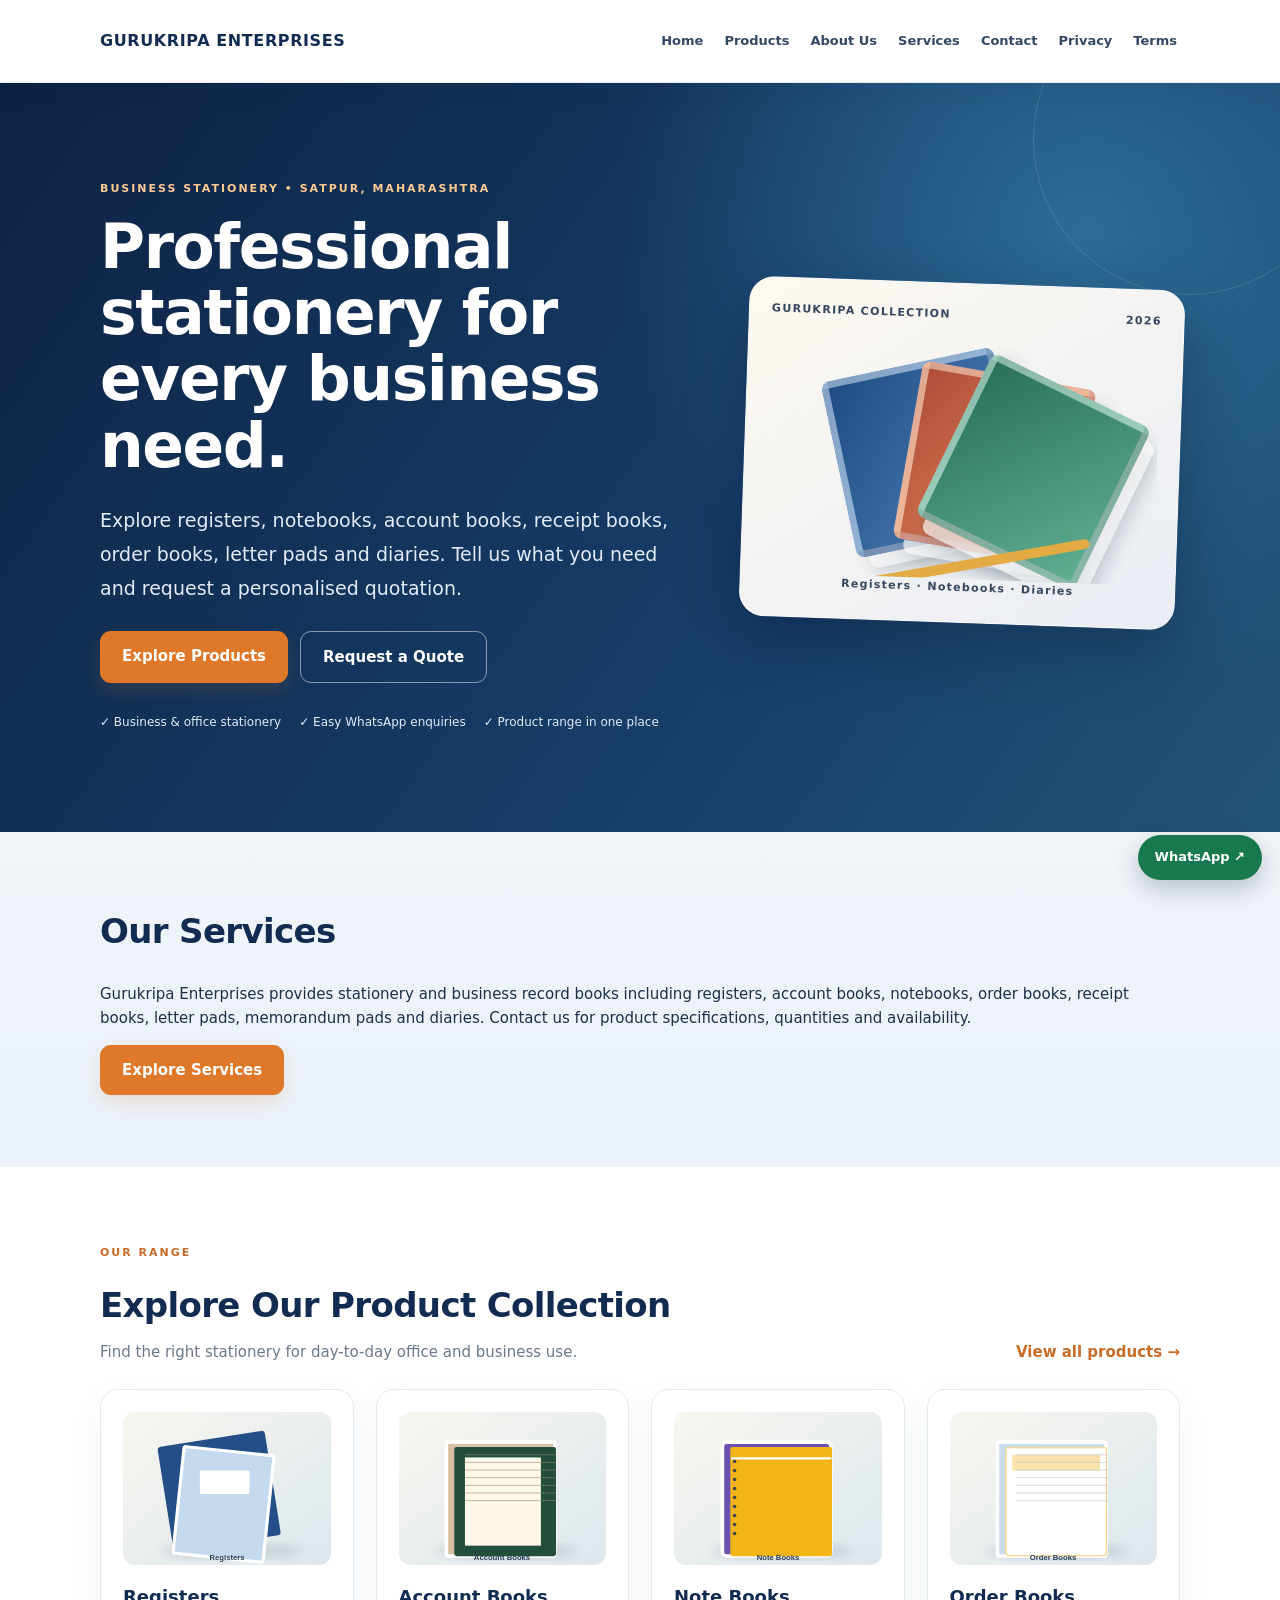
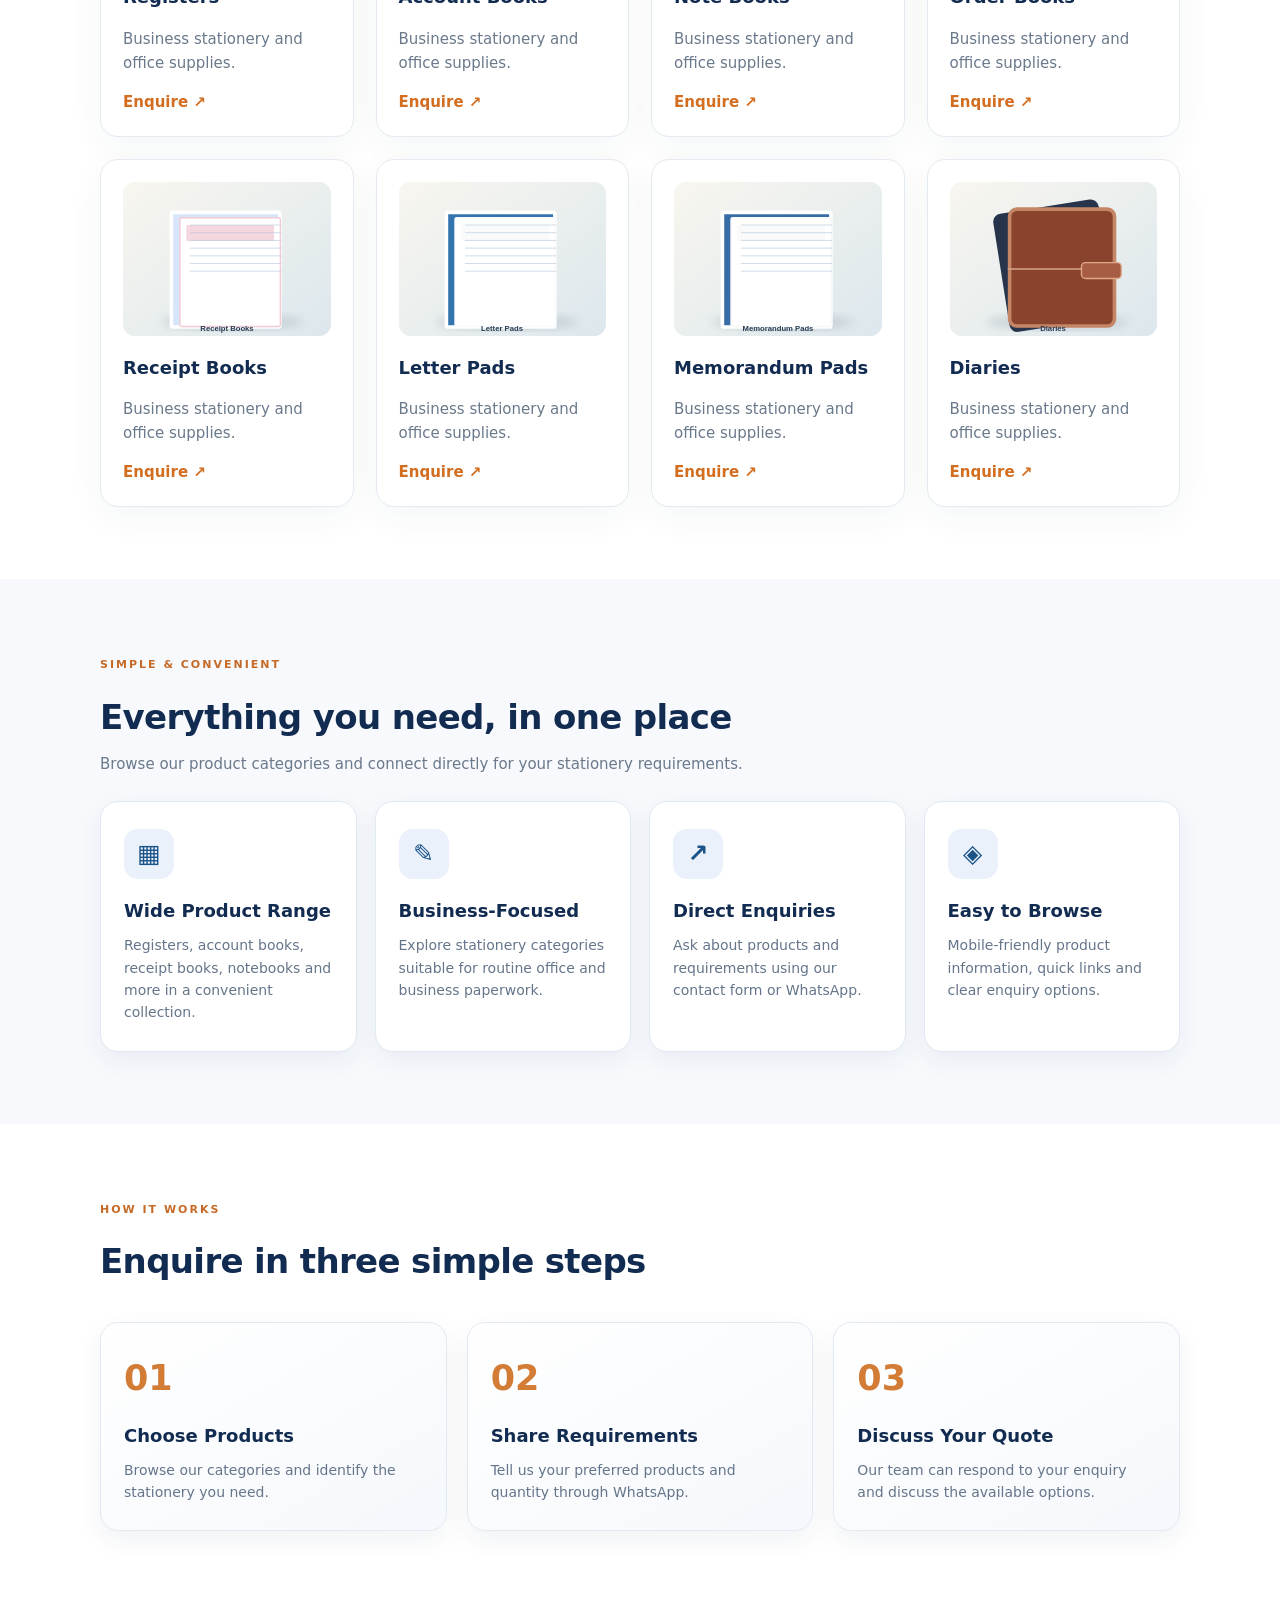
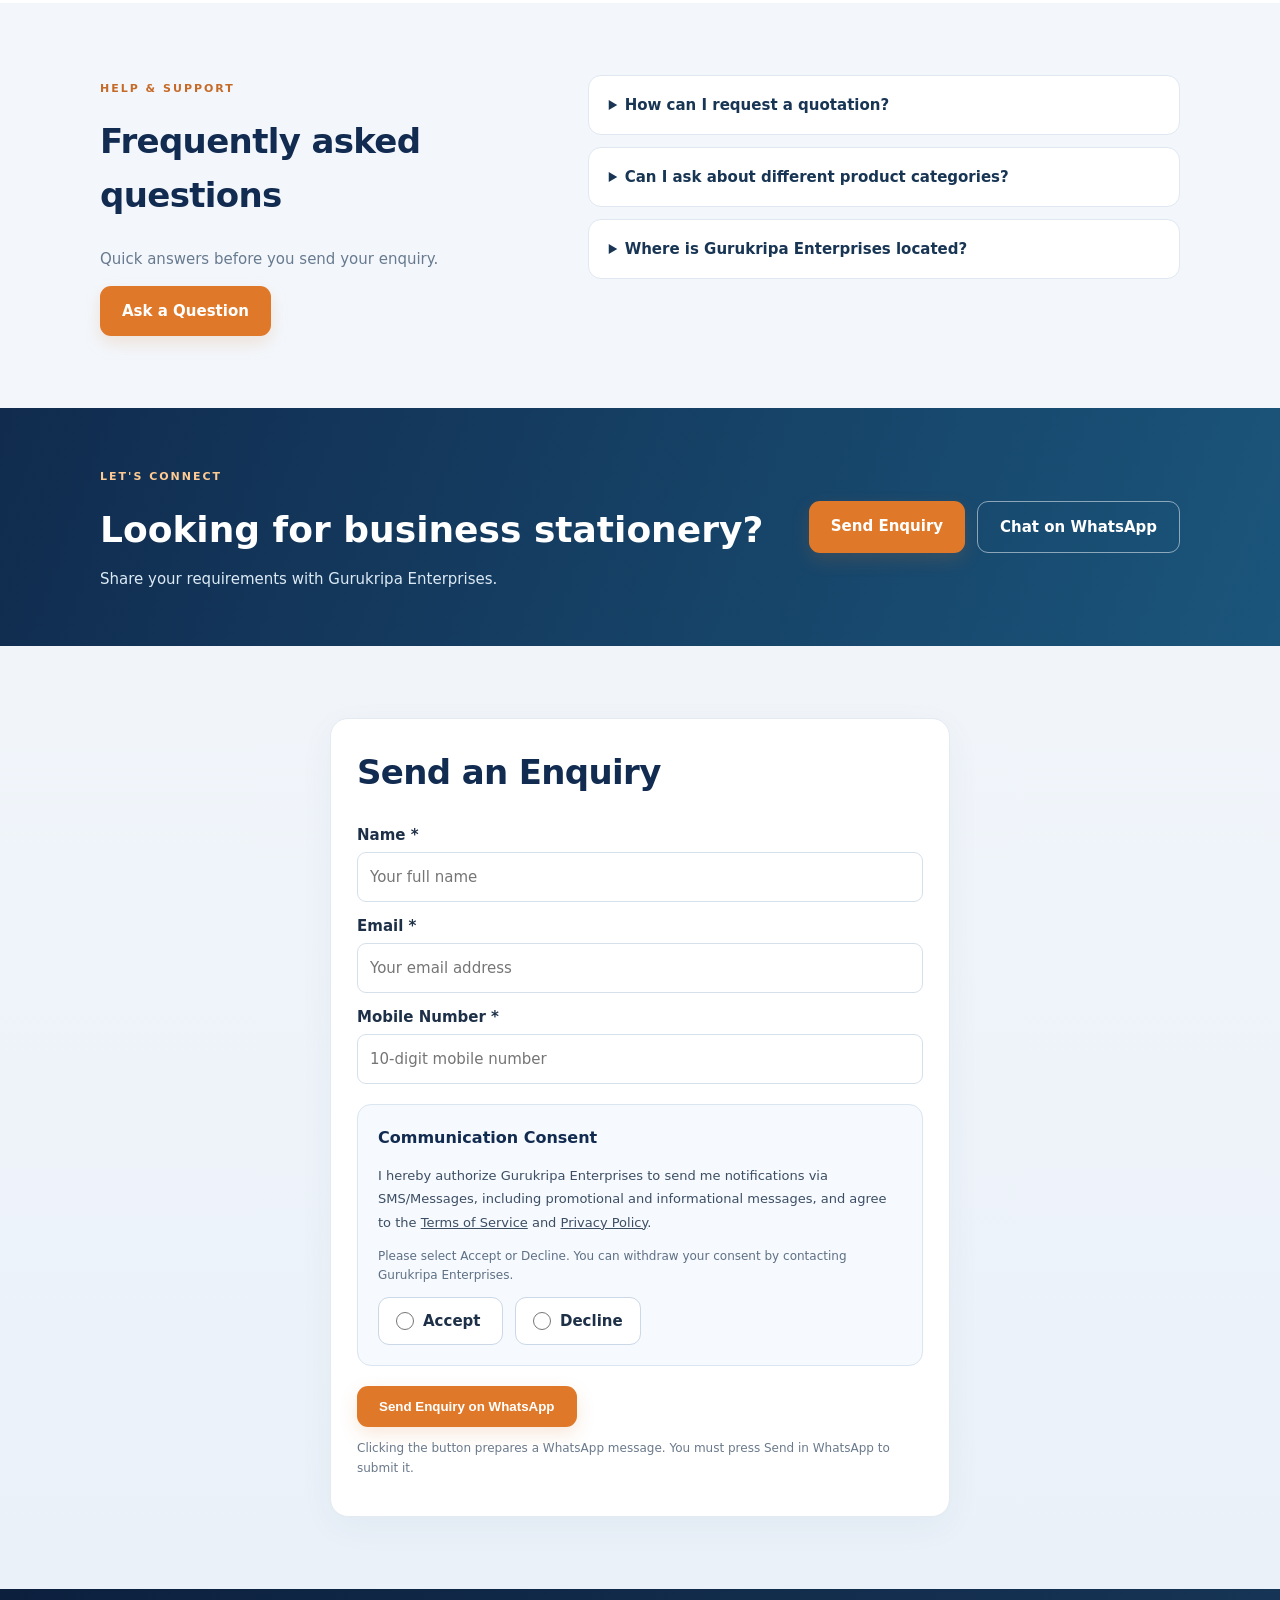
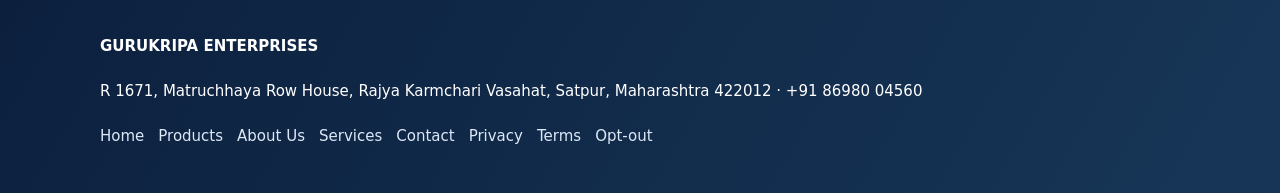
==== commit cace041c: "Align homepage communication consent with contact page" ====
--- a/index.html
+++ b/index.html
@@ -1 +1 @@
-<!doctype html><html lang="en"><head><meta charset="utf-8"><meta name="viewport" content="width=device-width, initial-scale=1"><link rel="stylesheet" href="/style.css"><title>Home | Gurukripa Enterprises</title></head><body><header><div class="wrap"><a href="/" style="text-decoration:none"><strong>GURUKRIPA ENTERPRISES</strong></a><nav><a href="/">Home</a><a href="/products.html">Products</a><a href="/about.html">About Us</a><a href="/services.html">Services</a><a href="/contact.html">Contact</a><a href="/privacy-policy.html">Privacy</a><a href="/terms-and-conditions.html">Terms</a></nav></div></header><section class="hero"><div class="wrap"><div class="hero-premium"><div class="hero-copy"><span class="eyebrow">BUSINESS STATIONERY • SATPUR, MAHARASHTRA</span><h1>Professional stationery for every business need.</h1><p>Explore registers, notebooks, account books, receipt books, order books, letter pads and diaries. Tell us what you need and request a personalised quotation.</p><div class="hero-actions"><a class="btn" href="#products">Explore Products</a><a class="btn btn-outline" href="#customer-enquiry">Request a Quote</a></div><div class="hero-points"><span>✓ Business & office stationery</span><span>✓ Easy WhatsApp enquiries</span><span>✓ Product range in one place</span></div></div><div class="hero-visual"><div class="hero-visual-top"><span>GURUKRIPA COLLECTION</span><span>2026</span></div><div class="stationery-art"><div class="art-book art-book-one"></div><div class="art-book art-book-two"></div><div class="art-book art-book-three"></div><div class="art-pencil"></div></div><div class="hero-visual-bottom">Registers · Notebooks · Diaries</div></div></div></div></section><section class="section band" id="services"><div class="wrap"><h2>Our Services</h2><p>Gurukripa Enterprises provides stationery and business record books including registers, account books, notebooks, order books, receipt books, letter pads, memorandum pads and diaries. Contact us for product specifications, quantities and availability.</p><a class="btn" href="/services.html">Explore Services</a></div></section><section id="products" class="section product-showcase"><div class="wrap"><div class="section-heading"><div><span class="eyebrow dark">OUR RANGE</span><h2>Explore Our Product Collection</h2><p>Find the right stationery for day-to-day office and business use.</p></div><a class="text-link" href="/products.html">View all products →</a></div><div class="grid"><div class="card"><img alt="Registers illustrative product image" loading="lazy" width="460" height="340" style="width:100%;height:auto;aspect-ratio:460/340;object-fit:cover;border-radius:9px;display:block;margin-bottom:12px" src="data:image/svg+xml,%3Csvg%20xmlns%3D%22http%3A%2F%2Fwww.w3.org%2F2000%2Fsvg%22%20viewBox%3D%220%200%20460%20340%22%3E%3Cdefs%3E%3ClinearGradient%20id%3D%22bg%22%20x2%3D%221%22%20y2%3D%221%22%3E%3Cstop%20stop-color%3D%22%23f8f6ef%22%2F%3E%3Cstop%20offset%3D%221%22%20stop-color%3D%22%23dce7ed%22%2F%3E%3C%2FlinearGradient%3E%3Cfilter%20id%3D%22s%22%3E%3CfeGaussianBlur%20stdDeviation%3D%229%22%2F%3E%3C%2Ffilter%3E%3C%2Fdefs%3E%3Crect%20width%3D%22460%22%20height%3D%22340%22%20fill%3D%22url(%23bg)%22%2F%3E%3Cellipse%20cx%3D%22240%22%20cy%3D%22309%22%20rx%3D%22155%22%20ry%3D%2218%22%20fill%3D%22%239ca8b0%22%20opacity%3D%22.35%22%20filter%3D%22url(%23s)%22%2F%3E%3Crect%20x%3D%2290%22%20y%3D%2260%22%20width%3D%22240%22%20height%3D%22235%22%20rx%3D%227%22%20fill%3D%22%23244e88%22%20transform%3D%22rotate(-9%20200%20160)%22%2F%3E%3Crect%20x%3D%22126%22%20y%3D%2286%22%20width%3D%22200%22%20height%3D%22238%22%20rx%3D%225%22%20fill%3D%22%23c4d9ee%22%20stroke%3D%22%23fff%22%20stroke-width%3D%227%22%20transform%3D%22rotate(6%20220%20170)%22%2F%3E%3Crect%20x%3D%22170%22%20y%3D%22130%22%20width%3D%22110%22%20height%3D%2252%22%20rx%3D%223%22%20fill%3D%22white%22%2F%3E%3Ctext%20x%3D%22230%22%20y%3D%22330%22%20text-anchor%3D%22middle%22%20font-size%3D%2217%22%20font-family%3D%22Arial%22%20font-weight%3D%22bold%22%20fill%3D%22%23263c52%22%3ERegisters%3C%2Ftext%3E%3C%2Fsvg%3E"><h3>Registers</h3><p>Business stationery and office supplies.</p><a href="https://wa.me/918698004560?text=Enquiry%20for%20Registers">Enquire ↗</a></div><div class="card"><img alt="Account Books illustrative product image" loading="lazy" width="460" height="340" style="width:100%;height:auto;aspect-ratio:460/340;object-fit:cover;border-radius:9px;display:block;margin-bottom:12px" src="data:image/svg+xml,%3Csvg%20xmlns%3D%22http%3A%2F%2Fwww.w3.org%2F2000%2Fsvg%22%20viewBox%3D%220%200%20460%20340%22%3E%3Cdefs%3E%3ClinearGradient%20id%3D%22bg%22%20x2%3D%221%22%20y2%3D%221%22%3E%3Cstop%20stop-color%3D%22%23f8f6ef%22%2F%3E%3Cstop%20offset%3D%221%22%20stop-color%3D%22%23dce7ed%22%2F%3E%3C%2FlinearGradient%3E%3Cfilter%20id%3D%22s%22%3E%3CfeGaussianBlur%20stdDeviation%3D%229%22%2F%3E%3C%2Ffilter%3E%3C%2Fdefs%3E%3Crect%20width%3D%22460%22%20height%3D%22340%22%20fill%3D%22url(%23bg)%22%2F%3E%3Cellipse%20cx%3D%22240%22%20cy%3D%22309%22%20rx%3D%22155%22%20ry%3D%2218%22%20fill%3D%22%239ca8b0%22%20opacity%3D%22.35%22%20filter%3D%22url(%23s)%22%2F%3E%3Crect%20x%3D%22107%22%20y%3D%2267%22%20width%3D%22240%22%20height%3D%22253%22%20rx%3D%224%22%20fill%3D%22%23d6c0a1%22%20stroke%3D%22%23fff%22%20stroke-width%3D%228%22%2F%3E%3Crect%20x%3D%22126%22%20y%3D%2279%22%20width%3D%22222%22%20height%3D%22240%22%20rx%3D%224%22%20fill%3D%22%23234e3c%22%20stroke%3D%22%23234e3c%22%20stroke-width%3D%223%22%2F%3E%3Crect%20x%3D%22148%22%20y%3D%22101%22%20width%3D%22168%22%20height%3D%22196%22%20fill%3D%22%23fff8e9%22%2F%3E%3Cline%20x1%3D%22148%22%20y1%3D%2295%22%20x2%3D%22350%22%20y2%3D%2295%22%20stroke%3D%22%239a876a%22%20stroke-width%3D%222%22%20opacity%3D%22.65%22%2F%3E%3Cline%20x1%3D%22148%22%20y1%3D%22112%22%20x2%3D%22350%22%20y2%3D%22112%22%20stroke%3D%22%239a876a%22%20stroke-width%3D%222%22%20opacity%3D%22.65%22%2F%3E%3Cline%20x1%3D%22148%22%20y1%3D%22129%22%20x2%3D%22350%22%20y2%3D%22129%22%20stroke%3D%22%239a876a%22%20stroke-width%3D%222%22%20opacity%3D%22.65%22%2F%3E%3Cline%20x1%3D%22148%22%20y1%3D%22146%22%20x2%3D%22350%22%20y2%3D%22146%22%20stroke%3D%22%239a876a%22%20stroke-width%3D%222%22%20opacity%3D%22.65%22%2F%3E%3Cline%20x1%3D%22148%22%20y1%3D%22163%22%20x2%3D%22350%22%20y2%3D%22163%22%20stroke%3D%22%239a876a%22%20stroke-width%3D%222%22%20opacity%3D%22.65%22%2F%3E%3Cline%20x1%3D%22148%22%20y1%3D%22180%22%20x2%3D%22350%22%20y2%3D%22180%22%20stroke%3D%22%239a876a%22%20stroke-width%3D%222%22%20opacity%3D%22.65%22%2F%3E%3Cline%20x1%3D%22148%22%20y1%3D%22197%22%20x2%3D%22350%22%20y2%3D%22197%22%20stroke%3D%22%239a876a%22%20stroke-width%3D%222%22%20opacity%3D%22.65%22%2F%3E%3Ctext%20x%3D%22230%22%20y%3D%22330%22%20text-anchor%3D%22middle%22%20font-size%3D%2217%22%20font-family%3D%22Arial%22%20font-weight%3D%22bold%22%20fill%3D%22%23263c52%22%3EAccount%20Books%3C%2Ftext%3E%3C%2Fsvg%3E"><h3>Account Books</h3><p>Business stationery and office supplies.</p><a href="https://wa.me/918698004560?text=Enquiry%20for%20Account%20Books">Enquire ↗</a></div><div class="card"><img alt="Note Books illustrative product image" loading="lazy" width="460" height="340" style="width:100%;height:auto;aspect-ratio:460/340;object-fit:cover;border-radius:9px;display:block;margin-bottom:12px" src="data:image/svg+xml,%3Csvg%20xmlns%3D%22http%3A%2F%2Fwww.w3.org%2F2000%2Fsvg%22%20viewBox%3D%220%200%20460%20340%22%3E%3Cdefs%3E%3ClinearGradient%20id%3D%22bg%22%20x2%3D%221%22%20y2%3D%221%22%3E%3Cstop%20stop-color%3D%22%23f8f6ef%22%2F%3E%3Cstop%20offset%3D%221%22%20stop-color%3D%22%23dce7ed%22%2F%3E%3C%2FlinearGradient%3E%3Cfilter%20id%3D%22s%22%3E%3CfeGaussianBlur%20stdDeviation%3D%229%22%2F%3E%3C%2Ffilter%3E%3C%2Fdefs%3E%3Crect%20width%3D%22460%22%20height%3D%22340%22%20fill%3D%22url(%23bg)%22%2F%3E%3Cellipse%20cx%3D%22240%22%20cy%3D%22309%22%20rx%3D%22155%22%20ry%3D%2218%22%20fill%3D%22%239ca8b0%22%20opacity%3D%22.35%22%20filter%3D%22url(%23s)%22%2F%3E%3Crect%20x%3D%22107%22%20y%3D%2267%22%20width%3D%22240%22%20height%3D%22253%22%20rx%3D%229%22%20fill%3D%22%236c50b4%22%20stroke%3D%22%23fff%22%20stroke-width%3D%228%22%2F%3E%3Crect%20x%3D%22126%22%20y%3D%2279%22%20width%3D%22222%22%20height%3D%22240%22%20rx%3D%224%22%20fill%3D%22%23f2b515%22%20stroke%3D%22%23f2b515%22%20stroke-width%3D%223%22%2F%3E%3Cpath%20d%3D%22M126%20103h222%22%20stroke%3D%22%23fefefe%22%20stroke-width%3D%225%22%2F%3E%3Ccircle%20cx%3D%22134%22%20cy%3D%22110%22%20r%3D%224%22%20fill%3D%22%23444%22%2F%3E%3Ccircle%20cx%3D%22134%22%20cy%3D%22130%22%20r%3D%224%22%20fill%3D%22%23444%22%2F%3E%3Ccircle%20cx%3D%22134%22%20cy%3D%22150%22%20r%3D%224%22%20fill%3D%22%23444%22%2F%3E%3Ccircle%20cx%3D%22134%22%20cy%3D%22170%22%20r%3D%224%22%20fill%3D%22%23444%22%2F%3E%3Ccircle%20cx%3D%22134%22%20cy%3D%22190%22%20r%3D%224%22%20fill%3D%22%23444%22%2F%3E%3Ccircle%20cx%3D%22134%22%20cy%3D%22210%22%20r%3D%224%22%20fill%3D%22%23444%22%2F%3E%3Ccircle%20cx%3D%22134%22%20cy%3D%22230%22%20r%3D%224%22%20fill%3D%22%23444%22%2F%3E%3Ccircle%20cx%3D%22134%22%20cy%3D%22250%22%20r%3D%224%22%20fill%3D%22%23444%22%2F%3E%3Ccircle%20cx%3D%22134%22%20cy%3D%22270%22%20r%3D%224%22%20fill%3D%22%23444%22%2F%3E%3Ctext%20x%3D%22230%22%20y%3D%22330%22%20text-anchor%3D%22middle%22%20font-size%3D%2217%22%20font-family%3D%22Arial%22%20font-weight%3D%22bold%22%20fill%3D%22%23263c52%22%3ENote%20Books%3C%2Ftext%3E%3C%2Fsvg%3E"><h3>Note Books</h3><p>Business stationery and office supplies.</p><a href="https://wa.me/918698004560?text=Enquiry%20for%20Note%20Books">Enquire ↗</a></div><div class="card"><img alt="Order Books illustrative product image" loading="lazy" width="460" height="340" style="width:100%;height:auto;aspect-ratio:460/340;object-fit:cover;border-radius:9px;display:block;margin-bottom:12px" src="data:image/svg+xml,%3Csvg%20xmlns%3D%22http%3A%2F%2Fwww.w3.org%2F2000%2Fsvg%22%20viewBox%3D%220%200%20460%20340%22%3E%3Cdefs%3E%3ClinearGradient%20id%3D%22bg%22%20x2%3D%221%22%20y2%3D%221%22%3E%3Cstop%20stop-color%3D%22%23f8f6ef%22%2F%3E%3Cstop%20offset%3D%221%22%20stop-color%3D%22%23dce7ed%22%2F%3E%3C%2FlinearGradient%3E%3Cfilter%20id%3D%22s%22%3E%3CfeGaussianBlur%20stdDeviation%3D%229%22%2F%3E%3C%2Ffilter%3E%3C%2Fdefs%3E%3Crect%20width%3D%22460%22%20height%3D%22340%22%20fill%3D%22url(%23bg)%22%2F%3E%3Cellipse%20cx%3D%22240%22%20cy%3D%22309%22%20rx%3D%22155%22%20ry%3D%2218%22%20fill%3D%22%239ca8b0%22%20opacity%3D%22.35%22%20filter%3D%22url(%23s)%22%2F%3E%3Crect%20x%3D%22107%22%20y%3D%2267%22%20width%3D%22240%22%20height%3D%22253%22%20rx%3D%224%22%20fill%3D%22%23c9dcec%22%20stroke%3D%22%23fff%22%20stroke-width%3D%228%22%2F%3E%3Crect%20x%3D%22126%22%20y%3D%2279%22%20width%3D%22222%22%20height%3D%22240%22%20rx%3D%224%22%20fill%3D%22%23fff%22%20stroke%3D%22%23f7d78d%22%20stroke-width%3D%223%22%2F%3E%3Crect%20x%3D%22140%22%20y%3D%2295%22%20width%3D%22194%22%20height%3D%2235%22%20fill%3D%22%23f7d78d%22%20opacity%3D%22.75%22%2F%3E%3Cline%20x1%3D%22148%22%20y1%3D%2295%22%20x2%3D%22350%22%20y2%3D%2295%22%20stroke%3D%22%23b3c4d7%22%20stroke-width%3D%222%22%20opacity%3D%22.65%22%2F%3E%3Cline%20x1%3D%22148%22%20y1%3D%22112%22%20x2%3D%22350%22%20y2%3D%22112%22%20stroke%3D%22%23b3c4d7%22%20stroke-width%3D%222%22%20opacity%3D%22.65%22%2F%3E%3Cline%20x1%3D%22148%22%20y1%3D%22129%22%20x2%3D%22350%22%20y2%3D%22129%22%20stroke%3D%22%23b3c4d7%22%20stroke-width%3D%222%22%20opacity%3D%22.65%22%2F%3E%3Cline%20x1%3D%22148%22%20y1%3D%22146%22%20x2%3D%22350%22%20y2%3D%22146%22%20stroke%3D%22%23b3c4d7%22%20stroke-width%3D%222%22%20opacity%3D%22.65%22%2F%3E%3Cline%20x1%3D%22148%22%20y1%3D%22163%22%20x2%3D%22350%22%20y2%3D%22163%22%20stroke%3D%22%23b3c4d7%22%20stroke-width%3D%222%22%20opacity%3D%22.65%22%2F%3E%3Cline%20x1%3D%22148%22%20y1%3D%22180%22%20x2%3D%22350%22%20y2%3D%22180%22%20stroke%3D%22%23b3c4d7%22%20stroke-width%3D%222%22%20opacity%3D%22.65%22%2F%3E%3Cline%20x1%3D%22148%22%20y1%3D%22197%22%20x2%3D%22350%22%20y2%3D%22197%22%20stroke%3D%22%23b3c4d7%22%20stroke-width%3D%222%22%20opacity%3D%22.65%22%2F%3E%3Ctext%20x%3D%22230%22%20y%3D%22330%22%20text-anchor%3D%22middle%22%20font-size%3D%2217%22%20font-family%3D%22Arial%22%20font-weight%3D%22bold%22%20fill%3D%22%23263c52%22%3EOrder%20Books%3C%2Ftext%3E%3C%2Fsvg%3E"><h3>Order Books</h3><p>Business stationery and office supplies.</p><a href="https://wa.me/918698004560?text=Enquiry%20for%20Order%20Books">Enquire ↗</a></div><div class="card"><img alt="Receipt Books illustrative product image" loading="lazy" width="460" height="340" style="width:100%;height:auto;aspect-ratio:460/340;object-fit:cover;border-radius:9px;display:block;margin-bottom:12px" src="data:image/svg+xml,%3Csvg%20xmlns%3D%22http%3A%2F%2Fwww.w3.org%2F2000%2Fsvg%22%20viewBox%3D%220%200%20460%20340%22%3E%3Cdefs%3E%3ClinearGradient%20id%3D%22bg%22%20x2%3D%221%22%20y2%3D%221%22%3E%3Cstop%20stop-color%3D%22%23f8f6ef%22%2F%3E%3Cstop%20offset%3D%221%22%20stop-color%3D%22%23dce7ed%22%2F%3E%3C%2FlinearGradient%3E%3Cfilter%20id%3D%22s%22%3E%3CfeGaussianBlur%20stdDeviation%3D%229%22%2F%3E%3C%2Ffilter%3E%3C%2Fdefs%3E%3Crect%20width%3D%22460%22%20height%3D%22340%22%20fill%3D%22url(%23bg)%22%2F%3E%3Cellipse%20cx%3D%22240%22%20cy%3D%22309%22%20rx%3D%22155%22%20ry%3D%2218%22%20fill%3D%22%239ca8b0%22%20opacity%3D%22.35%22%20filter%3D%22url(%23s)%22%2F%3E%3Crect%20x%3D%22107%22%20y%3D%2267%22%20width%3D%22240%22%20height%3D%22253%22%20rx%3D%224%22%20fill%3D%22%23d6e5fa%22%20stroke%3D%22%23fff%22%20stroke-width%3D%228%22%2F%3E%3Crect%20x%3D%22126%22%20y%3D%2279%22%20width%3D%22222%22%20height%3D%22240%22%20rx%3D%224%22%20fill%3D%22%23fff%22%20stroke%3D%22%23f2cad4%22%20stroke-width%3D%223%22%2F%3E%3Crect%20x%3D%22140%22%20y%3D%2295%22%20width%3D%22194%22%20height%3D%2235%22%20fill%3D%22%23f2cad4%22%20opacity%3D%22.75%22%2F%3E%3Cline%20x1%3D%22148%22%20y1%3D%2295%22%20x2%3D%22350%22%20y2%3D%2295%22%20stroke%3D%22%23b3c4d7%22%20stroke-width%3D%222%22%20opacity%3D%22.65%22%2F%3E%3Cline%20x1%3D%22148%22%20y1%3D%22112%22%20x2%3D%22350%22%20y2%3D%22112%22%20stroke%3D%22%23b3c4d7%22%20stroke-width%3D%222%22%20opacity%3D%22.65%22%2F%3E%3Cline%20x1%3D%22148%22%20y1%3D%22129%22%20x2%3D%22350%22%20y2%3D%22129%22%20stroke%3D%22%23b3c4d7%22%20stroke-width%3D%222%22%20opacity%3D%22.65%22%2F%3E%3Cline%20x1%3D%22148%22%20y1%3D%22146%22%20x2%3D%22350%22%20y2%3D%22146%22%20stroke%3D%22%23b3c4d7%22%20stroke-width%3D%222%22%20opacity%3D%22.65%22%2F%3E%3Cline%20x1%3D%22148%22%20y1%3D%22163%22%20x2%3D%22350%22%20y2%3D%22163%22%20stroke%3D%22%23b3c4d7%22%20stroke-width%3D%222%22%20opacity%3D%22.65%22%2F%3E%3Cline%20x1%3D%22148%22%20y1%3D%22180%22%20x2%3D%22350%22%20y2%3D%22180%22%20stroke%3D%22%23b3c4d7%22%20stroke-width%3D%222%22%20opacity%3D%22.65%22%2F%3E%3Cline%20x1%3D%22148%22%20y1%3D%22197%22%20x2%3D%22350%22%20y2%3D%22197%22%20stroke%3D%22%23b3c4d7%22%20stroke-width%3D%222%22%20opacity%3D%22.65%22%2F%3E%3Ctext%20x%3D%22230%22%20y%3D%22330%22%20text-anchor%3D%22middle%22%20font-size%3D%2217%22%20font-family%3D%22Arial%22%20font-weight%3D%22bold%22%20fill%3D%22%23263c52%22%3EReceipt%20Books%3C%2Ftext%3E%3C%2Fsvg%3E"><h3>Receipt Books</h3><p>Business stationery and office supplies.</p><a href="https://wa.me/918698004560?text=Enquiry%20for%20Receipt%20Books">Enquire ↗</a></div><div class="card"><img alt="Letter Pads illustrative product image" loading="lazy" width="460" height="340" style="width:100%;height:auto;aspect-ratio:460/340;object-fit:cover;border-radius:9px;display:block;margin-bottom:12px" src="data:image/svg+xml,%3Csvg%20xmlns%3D%22http%3A%2F%2Fwww.w3.org%2F2000%2Fsvg%22%20viewBox%3D%220%200%20460%20340%22%3E%3Cdefs%3E%3ClinearGradient%20id%3D%22bg%22%20x2%3D%221%22%20y2%3D%221%22%3E%3Cstop%20stop-color%3D%22%23f8f6ef%22%2F%3E%3Cstop%20offset%3D%221%22%20stop-color%3D%22%23dce7ed%22%2F%3E%3C%2FlinearGradient%3E%3Cfilter%20id%3D%22s%22%3E%3CfeGaussianBlur%20stdDeviation%3D%229%22%2F%3E%3C%2Ffilter%3E%3C%2Fdefs%3E%3Crect%20width%3D%22460%22%20height%3D%22340%22%20fill%3D%22url(%23bg)%22%2F%3E%3Cellipse%20cx%3D%22240%22%20cy%3D%22309%22%20rx%3D%22155%22%20ry%3D%2218%22%20fill%3D%22%239ca8b0%22%20opacity%3D%22.35%22%20filter%3D%22url(%23s)%22%2F%3E%3Crect%20x%3D%22107%22%20y%3D%2267%22%20width%3D%22240%22%20height%3D%22253%22%20rx%3D%224%22%20fill%3D%22%233373ae%22%20stroke%3D%22%23fff%22%20stroke-width%3D%228%22%2F%3E%3Crect%20x%3D%22126%22%20y%3D%2279%22%20width%3D%22222%22%20height%3D%22240%22%20rx%3D%224%22%20fill%3D%22%23fff%22%20stroke%3D%22%23f8f9fd%22%20stroke-width%3D%223%22%2F%3E%3Crect%20x%3D%22140%22%20y%3D%2295%22%20width%3D%22194%22%20height%3D%2235%22%20fill%3D%22%23f8f9fd%22%20opacity%3D%22.75%22%2F%3E%3Cline%20x1%3D%22148%22%20y1%3D%2295%22%20x2%3D%22350%22%20y2%3D%2295%22%20stroke%3D%22%23b3c4d7%22%20stroke-width%3D%222%22%20opacity%3D%22.65%22%2F%3E%3Cline%20x1%3D%22148%22%20y1%3D%22112%22%20x2%3D%22350%22%20y2%3D%22112%22%20stroke%3D%22%23b3c4d7%22%20stroke-width%3D%222%22%20opacity%3D%22.65%22%2F%3E%3Cline%20x1%3D%22148%22%20y1%3D%22129%22%20x2%3D%22350%22%20y2%3D%22129%22%20stroke%3D%22%23b3c4d7%22%20stroke-width%3D%222%22%20opacity%3D%22.65%22%2F%3E%3Cline%20x1%3D%22148%22%20y1%3D%22146%22%20x2%3D%22350%22%20y2%3D%22146%22%20stroke%3D%22%23b3c4d7%22%20stroke-width%3D%222%22%20opacity%3D%22.65%22%2F%3E%3Cline%20x1%3D%22148%22%20y1%3D%22163%22%20x2%3D%22350%22%20y2%3D%22163%22%20stroke%3D%22%23b3c4d7%22%20stroke-width%3D%222%22%20opacity%3D%22.65%22%2F%3E%3Cline%20x1%3D%22148%22%20y1%3D%22180%22%20x2%3D%22350%22%20y2%3D%22180%22%20stroke%3D%22%23b3c4d7%22%20stroke-width%3D%222%22%20opacity%3D%22.65%22%2F%3E%3Cline%20x1%3D%22148%22%20y1%3D%22197%22%20x2%3D%22350%22%20y2%3D%22197%22%20stroke%3D%22%23b3c4d7%22%20stroke-width%3D%222%22%20opacity%3D%22.65%22%2F%3E%3Ctext%20x%3D%22230%22%20y%3D%22330%22%20text-anchor%3D%22middle%22%20font-size%3D%2217%22%20font-family%3D%22Arial%22%20font-weight%3D%22bold%22%20fill%3D%22%23263c52%22%3ELetter%20Pads%3C%2Ftext%3E%3C%2Fsvg%3E"><h3>Letter Pads</h3><p>Business stationery and office supplies.</p><a href="https://wa.me/918698004560?text=Enquiry%20for%20Letter%20Pads">Enquire ↗</a></div><div class="card"><img alt="Memorandum Pads illustrative product image" loading="lazy" width="460" height="340" style="width:100%;height:auto;aspect-ratio:460/340;object-fit:cover;border-radius:9px;display:block;margin-bottom:12px" src="data:image/svg+xml,%3Csvg%20xmlns%3D%22http%3A%2F%2Fwww.w3.org%2F2000%2Fsvg%22%20viewBox%3D%220%200%20460%20340%22%3E%3Cdefs%3E%3ClinearGradient%20id%3D%22bg%22%20x2%3D%221%22%20y2%3D%221%22%3E%3Cstop%20stop-color%3D%22%23f8f6ef%22%2F%3E%3Cstop%20offset%3D%221%22%20stop-color%3D%22%23dce7ed%22%2F%3E%3C%2FlinearGradient%3E%3Cfilter%20id%3D%22s%22%3E%3CfeGaussianBlur%20stdDeviation%3D%229%22%2F%3E%3C%2Ffilter%3E%3C%2Fdefs%3E%3Crect%20width%3D%22460%22%20height%3D%22340%22%20fill%3D%22url(%23bg)%22%2F%3E%3Cellipse%20cx%3D%22240%22%20cy%3D%22309%22%20rx%3D%22155%22%20ry%3D%2218%22%20fill%3D%22%239ca8b0%22%20opacity%3D%22.35%22%20filter%3D%22url(%23s)%22%2F%3E%3Crect%20x%3D%22107%22%20y%3D%2267%22%20width%3D%22240%22%20height%3D%22253%22%20rx%3D%224%22%20fill%3D%22%23376ca7%22%20stroke%3D%22%23fff%22%20stroke-width%3D%228%22%2F%3E%3Crect%20x%3D%22126%22%20y%3D%2279%22%20width%3D%22222%22%20height%3D%22240%22%20rx%3D%224%22%20fill%3D%22%23fff%22%20stroke%3D%22%23f8f8f8%22%20stroke-width%3D%223%22%2F%3E%3Crect%20x%3D%22140%22%20y%3D%2295%22%20width%3D%22194%22%20height%3D%2235%22%20fill%3D%22%23f8f8f8%22%20opacity%3D%22.75%22%2F%3E%3Cline%20x1%3D%22148%22%20y1%3D%2295%22%20x2%3D%22350%22%20y2%3D%2295%22%20stroke%3D%22%23b3c4d7%22%20stroke-width%3D%222%22%20opacity%3D%22.65%22%2F%3E%3Cline%20x1%3D%22148%22%20y1%3D%22112%22%20x2%3D%22350%22%20y2%3D%22112%22%20stroke%3D%22%23b3c4d7%22%20stroke-width%3D%222%22%20opacity%3D%22.65%22%2F%3E%3Cline%20x1%3D%22148%22%20y1%3D%22129%22%20x2%3D%22350%22%20y2%3D%22129%22%20stroke%3D%22%23b3c4d7%22%20stroke-width%3D%222%22%20opacity%3D%22.65%22%2F%3E%3Cline%20x1%3D%22148%22%20y1%3D%22146%22%20x2%3D%22350%22%20y2%3D%22146%22%20stroke%3D%22%23b3c4d7%22%20stroke-width%3D%222%22%20opacity%3D%22.65%22%2F%3E%3Cline%20x1%3D%22148%22%20y1%3D%22163%22%20x2%3D%22350%22%20y2%3D%22163%22%20stroke%3D%22%23b3c4d7%22%20stroke-width%3D%222%22%20opacity%3D%22.65%22%2F%3E%3Cline%20x1%3D%22148%22%20y1%3D%22180%22%20x2%3D%22350%22%20y2%3D%22180%22%20stroke%3D%22%23b3c4d7%22%20stroke-width%3D%222%22%20opacity%3D%22.65%22%2F%3E%3Cline%20x1%3D%22148%22%20y1%3D%22197%22%20x2%3D%22350%22%20y2%3D%22197%22%20stroke%3D%22%23b3c4d7%22%20stroke-width%3D%222%22%20opacity%3D%22.65%22%2F%3E%3Ctext%20x%3D%22230%22%20y%3D%22330%22%20text-anchor%3D%22middle%22%20font-size%3D%2217%22%20font-family%3D%22Arial%22%20font-weight%3D%22bold%22%20fill%3D%22%23263c52%22%3EMemorandum%20Pads%3C%2Ftext%3E%3C%2Fsvg%3E"><h3>Memorandum Pads</h3><p>Business stationery and office supplies.</p><a href="https://wa.me/918698004560?text=Enquiry%20for%20Memorandum%20Pads">Enquire ↗</a></div><div class="card"><img alt="Diaries illustrative product image" loading="lazy" width="460" height="340" style="width:100%;height:auto;aspect-ratio:460/340;object-fit:cover;border-radius:9px;display:block;margin-bottom:12px" src="data:image/svg+xml,%3Csvg%20xmlns%3D%22http%3A%2F%2Fwww.w3.org%2F2000%2Fsvg%22%20viewBox%3D%220%200%20460%20340%22%3E%3Cdefs%3E%3ClinearGradient%20id%3D%22bg%22%20x2%3D%221%22%20y2%3D%221%22%3E%3Cstop%20stop-color%3D%22%23f8f6ef%22%2F%3E%3Cstop%20offset%3D%221%22%20stop-color%3D%22%23dce7ed%22%2F%3E%3C%2FlinearGradient%3E%3Cfilter%20id%3D%22s%22%3E%3CfeGaussianBlur%20stdDeviation%3D%229%22%2F%3E%3C%2Ffilter%3E%3C%2Fdefs%3E%3Crect%20width%3D%22460%22%20height%3D%22340%22%20fill%3D%22url(%23bg)%22%2F%3E%3Cellipse%20cx%3D%22240%22%20cy%3D%22309%22%20rx%3D%22155%22%20ry%3D%2218%22%20fill%3D%22%239ca8b0%22%20opacity%3D%22.35%22%20filter%3D%22url(%23s)%22%2F%3E%3Crect%20x%3D%22112%22%20y%3D%2253%22%20width%3D%22236%22%20height%3D%22264%22%20rx%3D%2218%22%20fill%3D%22%2327344b%22%20transform%3D%22rotate(-9%20230%20170)%22%2F%3E%3Crect%20x%3D%22134%22%20y%3D%2260%22%20width%3D%22232%22%20height%3D%22258%22%20rx%3D%2216%22%20fill%3D%22%238a442e%22%20stroke%3D%22%23c48666%22%20stroke-width%3D%228%22%2F%3E%3Cpath%20d%3D%22M130%20192h235%22%20stroke%3D%22%23d8a58b%22%20stroke-width%3D%223%22%2F%3E%3Crect%20x%3D%22293%22%20y%3D%22178%22%20width%3D%2288%22%20height%3D%2235%22%20rx%3D%229%22%20fill%3D%22%23a75d43%22%20stroke%3D%22%23e1a889%22%20stroke-width%3D%223%22%2F%3E%3Ctext%20x%3D%22230%22%20y%3D%22330%22%20text-anchor%3D%22middle%22%20font-size%3D%2217%22%20font-family%3D%22Arial%22%20font-weight%3D%22bold%22%20fill%3D%22%23263c52%22%3EDiaries%3C%2Ftext%3E%3C%2Fsvg%3E"><h3>Diaries</h3><p>Business stationery and office supplies.</p><a href="https://wa.me/918698004560?text=Enquiry%20for%20Diaries">Enquire ↗</a></div></div></div></section><section class="section features-section"><div class="wrap"><div class="section-heading"><div><span class="eyebrow dark">SIMPLE & CONVENIENT</span><h2>Everything you need, in one place</h2><p>Browse our product categories and connect directly for your stationery requirements.</p></div></div><div class="feature-grid"><article class="feature-card"><span class="feature-icon">▦</span><h3>Wide Product Range</h3><p>Registers, account books, receipt books, notebooks and more in a convenient collection.</p></article><article class="feature-card"><span class="feature-icon">✎</span><h3>Business-Focused</h3><p>Explore stationery categories suitable for routine office and business paperwork.</p></article><article class="feature-card"><span class="feature-icon">↗</span><h3>Direct Enquiries</h3><p>Ask about products and requirements using our contact form or WhatsApp.</p></article><article class="feature-card"><span class="feature-icon">◈</span><h3>Easy to Browse</h3><p>Mobile-friendly product information, quick links and clear enquiry options.</p></article></div></div></section><section class="section steps-section"><div class="wrap"><div class="section-heading"><div><span class="eyebrow dark">HOW IT WORKS</span><h2>Enquire in three simple steps</h2></div></div><div class="steps-grid"><div class="step-card"><span>01</span><h3>Choose Products</h3><p>Browse our categories and identify the stationery you need.</p></div><div class="step-card"><span>02</span><h3>Share Requirements</h3><p>Tell us your preferred products and quantity through WhatsApp.</p></div><div class="step-card"><span>03</span><h3>Discuss Your Quote</h3><p>Our team can respond to your enquiry and discuss the available options.</p></div></div></div></section><section class="section faq-section"><div class="wrap"><div class="faq-layout"><div><span class="eyebrow dark">HELP & SUPPORT</span><h2>Frequently asked questions</h2><p>Quick answers before you send your enquiry.</p><a class="btn" href="#customer-enquiry">Ask a Question</a></div><div class="faq-items"><details><summary>How can I request a quotation?</summary><p>Choose a product category and use its Enquire link, or complete the website enquiry form to prepare a WhatsApp message.</p></details><details><summary>Can I ask about different product categories?</summary><p>Yes. Mention the categories and quantities you are interested in when contacting us.</p></details><details><summary>Where is Gurukripa Enterprises located?</summary><p>R 1671, Matruchhaya Row House, Rajya Karmchari Vasahat, Satpur, Maharashtra 422012.</p></details></div></div></div></section><section class="cta-section"><div class="wrap"><div class="cta-inner"><div><span class="eyebrow">LET'S CONNECT</span><h2>Looking for business stationery?</h2><p>Share your requirements with Gurukripa Enterprises.</p></div><div class="cta-actions"><a class="btn" href="#customer-enquiry">Send Enquiry</a><a class="btn btn-outline" href="https://wa.me/918698004560">Chat on WhatsApp</a></div></div></div></section><section id="customer-enquiry" class="section band"><div class="wrap"><div class="panel" style="max-width:620px;margin:0 auto"><h2>Send an Enquiry</h2><form id="customerEnquiryForm"><label for="enquiryName">Name *</label><input id="enquiryName" name="name" type="text" autocomplete="name" required placeholder="Your full name"><label for="enquiryEmail">Email *</label><input id="enquiryEmail" name="email" type="email" autocomplete="email" required placeholder="Your email address"><label for="enquiryMobile">Mobile Number *</label><input id="enquiryMobile" name="mobile" type="tel" inputmode="numeric" autocomplete="tel-national" maxlength="10" pattern="[0-9]{10}" required placeholder="10-digit mobile number"><div class="consent-box"><p class="consent-heading">Communication Consent</p><p class="consent-copy">I agree that Gkripaentp may use my information to communicate with me: to respond to my inquiries, provide customer service support, send important information about the services, and send marketing communications (with my consent) via different channels, including but not limited to SMS, Email, WhatsApp, and Voice.</p><p class="consent-note">Optional promotional communication preferences can be discussed directly with the business.</p><div class="consent-options"><label><input type="radio" name="marketingConsent" value="Accepted" required> Accept</label><label><input type="radio" name="marketingConsent" value="Declined" required> Decline</label></div></div><button type="submit" class="btn">Send Enquiry on WhatsApp</button></form><p class="muted" style="font-size:12px">Clicking the button prepares a WhatsApp message. You must press Send in WhatsApp to submit it.</p></div></div></section><script>(function(){var f=document.getElementById('customerEnquiryForm');if(!f)return;f.addEventListener('submit',function(e){e.preventDefault();if(!f.reportValidity())return;var name=document.getElementById('enquiryName').value.trim(),email=document.getElementById('enquiryEmail').value.trim(),mobile=document.getElementById('enquiryMobile').value.trim();if(!/^[0-9]{10}$/.test(mobile)){alert('Please enter a valid 10-digit mobile number.');return}var message='New Website Enquiry\nName: '+name+'\nEmail: '+email+'\nMobile: '+mobile+'\nMarketing consent: '+f.elements.marketingConsent.value;window.open('https://wa.me/918698004560?text='+encodeURIComponent(message),'_blank','noopener,noreferrer')})})()</script><a class="floating-whatsapp" href="https://wa.me/918698004560?text=Hello%2C%20I%20would%20like%20to%20enquire%20about%20your%20products." aria-label="Chat with Gurukripa on WhatsApp">WhatsApp ↗</a><footer><div class="wrap"><strong>GURUKRIPA ENTERPRISES</strong><p>R 1671, Matruchhaya Row House, Rajya Karmchari Vasahat, Satpur, Maharashtra 422012 · +91 86980 04560</p><a href="/">Home</a><a href="/products.html">Products</a><a href="/about.html">About Us</a><a href="/services.html">Services</a><a href="/contact.html">Contact</a><a href="/privacy-policy.html">Privacy</a><a href="/terms-and-conditions.html">Terms</a><a href="/sms-preferences.html">Opt-out</a></div></footer></body></html>+<!doctype html><html lang="en"><head><meta charset="utf-8"><meta name="viewport" content="width=device-width, initial-scale=1"><link rel="stylesheet" href="/style.css"><title>Home | Gurukripa Enterprises</title></head><body><header><div class="wrap"><a href="/" style="text-decoration:none"><strong>GURUKRIPA ENTERPRISES</strong></a><nav><a href="/">Home</a><a href="/products.html">Products</a><a href="/about.html">About Us</a><a href="/services.html">Services</a><a href="/contact.html">Contact</a><a href="/privacy-policy.html">Privacy</a><a href="/terms-and-conditions.html">Terms</a></nav></div></header><section class="hero"><div class="wrap"><div class="hero-premium"><div class="hero-copy"><span class="eyebrow">BUSINESS STATIONERY • SATPUR, MAHARASHTRA</span><h1>Professional stationery for every business need.</h1><p>Explore registers, notebooks, account books, receipt books, order books, letter pads and diaries. Tell us what you need and request a personalised quotation.</p><div class="hero-actions"><a class="btn" href="#products">Explore Products</a><a class="btn btn-outline" href="#customer-enquiry">Request a Quote</a></div><div class="hero-points"><span>✓ Business & office stationery</span><span>✓ Easy WhatsApp enquiries</span><span>✓ Product range in one place</span></div></div><div class="hero-visual"><div class="hero-visual-top"><span>GURUKRIPA COLLECTION</span><span>2026</span></div><div class="stationery-art"><div class="art-book art-book-one"></div><div class="art-book art-book-two"></div><div class="art-book art-book-three"></div><div class="art-pencil"></div></div><div class="hero-visual-bottom">Registers · Notebooks · Diaries</div></div></div></div></section><section class="section band" id="services"><div class="wrap"><h2>Our Services</h2><p>Gurukripa Enterprises provides stationery and business record books including registers, account books, notebooks, order books, receipt books, letter pads, memorandum pads and diaries. Contact us for product specifications, quantities and availability.</p><a class="btn" href="/services.html">Explore Services</a></div></section><section id="products" class="section product-showcase"><div class="wrap"><div class="section-heading"><div><span class="eyebrow dark">OUR RANGE</span><h2>Explore Our Product Collection</h2><p>Find the right stationery for day-to-day office and business use.</p></div><a class="text-link" href="/products.html">View all products →</a></div><div class="grid"><div class="card"><img alt="Registers illustrative product image" loading="lazy" width="460" height="340" style="width:100%;height:auto;aspect-ratio:460/340;object-fit:cover;border-radius:9px;display:block;margin-bottom:12px" src="data:image/svg+xml,%3Csvg%20xmlns%3D%22http%3A%2F%2Fwww.w3.org%2F2000%2Fsvg%22%20viewBox%3D%220%200%20460%20340%22%3E%3Cdefs%3E%3ClinearGradient%20id%3D%22bg%22%20x2%3D%221%22%20y2%3D%221%22%3E%3Cstop%20stop-color%3D%22%23f8f6ef%22%2F%3E%3Cstop%20offset%3D%221%22%20stop-color%3D%22%23dce7ed%22%2F%3E%3C%2FlinearGradient%3E%3Cfilter%20id%3D%22s%22%3E%3CfeGaussianBlur%20stdDeviation%3D%229%22%2F%3E%3C%2Ffilter%3E%3C%2Fdefs%3E%3Crect%20width%3D%22460%22%20height%3D%22340%22%20fill%3D%22url(%23bg)%22%2F%3E%3Cellipse%20cx%3D%22240%22%20cy%3D%22309%22%20rx%3D%22155%22%20ry%3D%2218%22%20fill%3D%22%239ca8b0%22%20opacity%3D%22.35%22%20filter%3D%22url(%23s)%22%2F%3E%3Crect%20x%3D%2290%22%20y%3D%2260%22%20width%3D%22240%22%20height%3D%22235%22%20rx%3D%227%22%20fill%3D%22%23244e88%22%20transform%3D%22rotate(-9%20200%20160)%22%2F%3E%3Crect%20x%3D%22126%22%20y%3D%2286%22%20width%3D%22200%22%20height%3D%22238%22%20rx%3D%225%22%20fill%3D%22%23c4d9ee%22%20stroke%3D%22%23fff%22%20stroke-width%3D%227%22%20transform%3D%22rotate(6%20220%20170)%22%2F%3E%3Crect%20x%3D%22170%22%20y%3D%22130%22%20width%3D%22110%22%20height%3D%2252%22%20rx%3D%223%22%20fill%3D%22white%22%2F%3E%3Ctext%20x%3D%22230%22%20y%3D%22330%22%20text-anchor%3D%22middle%22%20font-size%3D%2217%22%20font-family%3D%22Arial%22%20font-weight%3D%22bold%22%20fill%3D%22%23263c52%22%3ERegisters%3C%2Ftext%3E%3C%2Fsvg%3E"><h3>Registers</h3><p>Business stationery and office supplies.</p><a href="https://wa.me/918698004560?text=Enquiry%20for%20Registers">Enquire ↗</a></div><div class="card"><img alt="Account Books illustrative product image" loading="lazy" width="460" height="340" style="width:100%;height:auto;aspect-ratio:460/340;object-fit:cover;border-radius:9px;display:block;margin-bottom:12px" src="data:image/svg+xml,%3Csvg%20xmlns%3D%22http%3A%2F%2Fwww.w3.org%2F2000%2Fsvg%22%20viewBox%3D%220%200%20460%20340%22%3E%3Cdefs%3E%3ClinearGradient%20id%3D%22bg%22%20x2%3D%221%22%20y2%3D%221%22%3E%3Cstop%20stop-color%3D%22%23f8f6ef%22%2F%3E%3Cstop%20offset%3D%221%22%20stop-color%3D%22%23dce7ed%22%2F%3E%3C%2FlinearGradient%3E%3Cfilter%20id%3D%22s%22%3E%3CfeGaussianBlur%20stdDeviation%3D%229%22%2F%3E%3C%2Ffilter%3E%3C%2Fdefs%3E%3Crect%20width%3D%22460%22%20height%3D%22340%22%20fill%3D%22url(%23bg)%22%2F%3E%3Cellipse%20cx%3D%22240%22%20cy%3D%22309%22%20rx%3D%22155%22%20ry%3D%2218%22%20fill%3D%22%239ca8b0%22%20opacity%3D%22.35%22%20filter%3D%22url(%23s)%22%2F%3E%3Crect%20x%3D%22107%22%20y%3D%2267%22%20width%3D%22240%22%20height%3D%22253%22%20rx%3D%224%22%20fill%3D%22%23d6c0a1%22%20stroke%3D%22%23fff%22%20stroke-width%3D%228%22%2F%3E%3Crect%20x%3D%22126%22%20y%3D%2279%22%20width%3D%22222%22%20height%3D%22240%22%20rx%3D%224%22%20fill%3D%22%23234e3c%22%20stroke%3D%22%23234e3c%22%20stroke-width%3D%223%22%2F%3E%3Crect%20x%3D%22148%22%20y%3D%22101%22%20width%3D%22168%22%20height%3D%22196%22%20fill%3D%22%23fff8e9%22%2F%3E%3Cline%20x1%3D%22148%22%20y1%3D%2295%22%20x2%3D%22350%22%20y2%3D%2295%22%20stroke%3D%22%239a876a%22%20stroke-width%3D%222%22%20opacity%3D%22.65%22%2F%3E%3Cline%20x1%3D%22148%22%20y1%3D%22112%22%20x2%3D%22350%22%20y2%3D%22112%22%20stroke%3D%22%239a876a%22%20stroke-width%3D%222%22%20opacity%3D%22.65%22%2F%3E%3Cline%20x1%3D%22148%22%20y1%3D%22129%22%20x2%3D%22350%22%20y2%3D%22129%22%20stroke%3D%22%239a876a%22%20stroke-width%3D%222%22%20opacity%3D%22.65%22%2F%3E%3Cline%20x1%3D%22148%22%20y1%3D%22146%22%20x2%3D%22350%22%20y2%3D%22146%22%20stroke%3D%22%239a876a%22%20stroke-width%3D%222%22%20opacity%3D%22.65%22%2F%3E%3Cline%20x1%3D%22148%22%20y1%3D%22163%22%20x2%3D%22350%22%20y2%3D%22163%22%20stroke%3D%22%239a876a%22%20stroke-width%3D%222%22%20opacity%3D%22.65%22%2F%3E%3Cline%20x1%3D%22148%22%20y1%3D%22180%22%20x2%3D%22350%22%20y2%3D%22180%22%20stroke%3D%22%239a876a%22%20stroke-width%3D%222%22%20opacity%3D%22.65%22%2F%3E%3Cline%20x1%3D%22148%22%20y1%3D%22197%22%20x2%3D%22350%22%20y2%3D%22197%22%20stroke%3D%22%239a876a%22%20stroke-width%3D%222%22%20opacity%3D%22.65%22%2F%3E%3Ctext%20x%3D%22230%22%20y%3D%22330%22%20text-anchor%3D%22middle%22%20font-size%3D%2217%22%20font-family%3D%22Arial%22%20font-weight%3D%22bold%22%20fill%3D%22%23263c52%22%3EAccount%20Books%3C%2Ftext%3E%3C%2Fsvg%3E"><h3>Account Books</h3><p>Business stationery and office supplies.</p><a href="https://wa.me/918698004560?text=Enquiry%20for%20Account%20Books">Enquire ↗</a></div><div class="card"><img alt="Note Books illustrative product image" loading="lazy" width="460" height="340" style="width:100%;height:auto;aspect-ratio:460/340;object-fit:cover;border-radius:9px;display:block;margin-bottom:12px" src="data:image/svg+xml,%3Csvg%20xmlns%3D%22http%3A%2F%2Fwww.w3.org%2F2000%2Fsvg%22%20viewBox%3D%220%200%20460%20340%22%3E%3Cdefs%3E%3ClinearGradient%20id%3D%22bg%22%20x2%3D%221%22%20y2%3D%221%22%3E%3Cstop%20stop-color%3D%22%23f8f6ef%22%2F%3E%3Cstop%20offset%3D%221%22%20stop-color%3D%22%23dce7ed%22%2F%3E%3C%2FlinearGradient%3E%3Cfilter%20id%3D%22s%22%3E%3CfeGaussianBlur%20stdDeviation%3D%229%22%2F%3E%3C%2Ffilter%3E%3C%2Fdefs%3E%3Crect%20width%3D%22460%22%20height%3D%22340%22%20fill%3D%22url(%23bg)%22%2F%3E%3Cellipse%20cx%3D%22240%22%20cy%3D%22309%22%20rx%3D%22155%22%20ry%3D%2218%22%20fill%3D%22%239ca8b0%22%20opacity%3D%22.35%22%20filter%3D%22url(%23s)%22%2F%3E%3Crect%20x%3D%22107%22%20y%3D%2267%22%20width%3D%22240%22%20height%3D%22253%22%20rx%3D%229%22%20fill%3D%22%236c50b4%22%20stroke%3D%22%23fff%22%20stroke-width%3D%228%22%2F%3E%3Crect%20x%3D%22126%22%20y%3D%2279%22%20width%3D%22222%22%20height%3D%22240%22%20rx%3D%224%22%20fill%3D%22%23f2b515%22%20stroke%3D%22%23f2b515%22%20stroke-width%3D%223%22%2F%3E%3Cpath%20d%3D%22M126%20103h222%22%20stroke%3D%22%23fefefe%22%20stroke-width%3D%225%22%2F%3E%3Ccircle%20cx%3D%22134%22%20cy%3D%22110%22%20r%3D%224%22%20fill%3D%22%23444%22%2F%3E%3Ccircle%20cx%3D%22134%22%20cy%3D%22130%22%20r%3D%224%22%20fill%3D%22%23444%22%2F%3E%3Ccircle%20cx%3D%22134%22%20cy%3D%22150%22%20r%3D%224%22%20fill%3D%22%23444%22%2F%3E%3Ccircle%20cx%3D%22134%22%20cy%3D%22170%22%20r%3D%224%22%20fill%3D%22%23444%22%2F%3E%3Ccircle%20cx%3D%22134%22%20cy%3D%22190%22%20r%3D%224%22%20fill%3D%22%23444%22%2F%3E%3Ccircle%20cx%3D%22134%22%20cy%3D%22210%22%20r%3D%224%22%20fill%3D%22%23444%22%2F%3E%3Ccircle%20cx%3D%22134%22%20cy%3D%22230%22%20r%3D%224%22%20fill%3D%22%23444%22%2F%3E%3Ccircle%20cx%3D%22134%22%20cy%3D%22250%22%20r%3D%224%22%20fill%3D%22%23444%22%2F%3E%3Ccircle%20cx%3D%22134%22%20cy%3D%22270%22%20r%3D%224%22%20fill%3D%22%23444%22%2F%3E%3Ctext%20x%3D%22230%22%20y%3D%22330%22%20text-anchor%3D%22middle%22%20font-size%3D%2217%22%20font-family%3D%22Arial%22%20font-weight%3D%22bold%22%20fill%3D%22%23263c52%22%3ENote%20Books%3C%2Ftext%3E%3C%2Fsvg%3E"><h3>Note Books</h3><p>Business stationery and office supplies.</p><a href="https://wa.me/918698004560?text=Enquiry%20for%20Note%20Books">Enquire ↗</a></div><div class="card"><img alt="Order Books illustrative product image" loading="lazy" width="460" height="340" style="width:100%;height:auto;aspect-ratio:460/340;object-fit:cover;border-radius:9px;display:block;margin-bottom:12px" src="data:image/svg+xml,%3Csvg%20xmlns%3D%22http%3A%2F%2Fwww.w3.org%2F2000%2Fsvg%22%20viewBox%3D%220%200%20460%20340%22%3E%3Cdefs%3E%3ClinearGradient%20id%3D%22bg%22%20x2%3D%221%22%20y2%3D%221%22%3E%3Cstop%20stop-color%3D%22%23f8f6ef%22%2F%3E%3Cstop%20offset%3D%221%22%20stop-color%3D%22%23dce7ed%22%2F%3E%3C%2FlinearGradient%3E%3Cfilter%20id%3D%22s%22%3E%3CfeGaussianBlur%20stdDeviation%3D%229%22%2F%3E%3C%2Ffilter%3E%3C%2Fdefs%3E%3Crect%20width%3D%22460%22%20height%3D%22340%22%20fill%3D%22url(%23bg)%22%2F%3E%3Cellipse%20cx%3D%22240%22%20cy%3D%22309%22%20rx%3D%22155%22%20ry%3D%2218%22%20fill%3D%22%239ca8b0%22%20opacity%3D%22.35%22%20filter%3D%22url(%23s)%22%2F%3E%3Crect%20x%3D%22107%22%20y%3D%2267%22%20width%3D%22240%22%20height%3D%22253%22%20rx%3D%224%22%20fill%3D%22%23c9dcec%22%20stroke%3D%22%23fff%22%20stroke-width%3D%228%22%2F%3E%3Crect%20x%3D%22126%22%20y%3D%2279%22%20width%3D%22222%22%20height%3D%22240%22%20rx%3D%224%22%20fill%3D%22%23fff%22%20stroke%3D%22%23f7d78d%22%20stroke-width%3D%223%22%2F%3E%3Crect%20x%3D%22140%22%20y%3D%2295%22%20width%3D%22194%22%20height%3D%2235%22%20fill%3D%22%23f7d78d%22%20opacity%3D%22.75%22%2F%3E%3Cline%20x1%3D%22148%22%20y1%3D%2295%22%20x2%3D%22350%22%20y2%3D%2295%22%20stroke%3D%22%23b3c4d7%22%20stroke-width%3D%222%22%20opacity%3D%22.65%22%2F%3E%3Cline%20x1%3D%22148%22%20y1%3D%22112%22%20x2%3D%22350%22%20y2%3D%22112%22%20stroke%3D%22%23b3c4d7%22%20stroke-width%3D%222%22%20opacity%3D%22.65%22%2F%3E%3Cline%20x1%3D%22148%22%20y1%3D%22129%22%20x2%3D%22350%22%20y2%3D%22129%22%20stroke%3D%22%23b3c4d7%22%20stroke-width%3D%222%22%20opacity%3D%22.65%22%2F%3E%3Cline%20x1%3D%22148%22%20y1%3D%22146%22%20x2%3D%22350%22%20y2%3D%22146%22%20stroke%3D%22%23b3c4d7%22%20stroke-width%3D%222%22%20opacity%3D%22.65%22%2F%3E%3Cline%20x1%3D%22148%22%20y1%3D%22163%22%20x2%3D%22350%22%20y2%3D%22163%22%20stroke%3D%22%23b3c4d7%22%20stroke-width%3D%222%22%20opacity%3D%22.65%22%2F%3E%3Cline%20x1%3D%22148%22%20y1%3D%22180%22%20x2%3D%22350%22%20y2%3D%22180%22%20stroke%3D%22%23b3c4d7%22%20stroke-width%3D%222%22%20opacity%3D%22.65%22%2F%3E%3Cline%20x1%3D%22148%22%20y1%3D%22197%22%20x2%3D%22350%22%20y2%3D%22197%22%20stroke%3D%22%23b3c4d7%22%20stroke-width%3D%222%22%20opacity%3D%22.65%22%2F%3E%3Ctext%20x%3D%22230%22%20y%3D%22330%22%20text-anchor%3D%22middle%22%20font-size%3D%2217%22%20font-family%3D%22Arial%22%20font-weight%3D%22bold%22%20fill%3D%22%23263c52%22%3EOrder%20Books%3C%2Ftext%3E%3C%2Fsvg%3E"><h3>Order Books</h3><p>Business stationery and office supplies.</p><a href="https://wa.me/918698004560?text=Enquiry%20for%20Order%20Books">Enquire ↗</a></div><div class="card"><img alt="Receipt Books illustrative product image" loading="lazy" width="460" height="340" style="width:100%;height:auto;aspect-ratio:460/340;object-fit:cover;border-radius:9px;display:block;margin-bottom:12px" src="data:image/svg+xml,%3Csvg%20xmlns%3D%22http%3A%2F%2Fwww.w3.org%2F2000%2Fsvg%22%20viewBox%3D%220%200%20460%20340%22%3E%3Cdefs%3E%3ClinearGradient%20id%3D%22bg%22%20x2%3D%221%22%20y2%3D%221%22%3E%3Cstop%20stop-color%3D%22%23f8f6ef%22%2F%3E%3Cstop%20offset%3D%221%22%20stop-color%3D%22%23dce7ed%22%2F%3E%3C%2FlinearGradient%3E%3Cfilter%20id%3D%22s%22%3E%3CfeGaussianBlur%20stdDeviation%3D%229%22%2F%3E%3C%2Ffilter%3E%3C%2Fdefs%3E%3Crect%20width%3D%22460%22%20height%3D%22340%22%20fill%3D%22url(%23bg)%22%2F%3E%3Cellipse%20cx%3D%22240%22%20cy%3D%22309%22%20rx%3D%22155%22%20ry%3D%2218%22%20fill%3D%22%239ca8b0%22%20opacity%3D%22.35%22%20filter%3D%22url(%23s)%22%2F%3E%3Crect%20x%3D%22107%22%20y%3D%2267%22%20width%3D%22240%22%20height%3D%22253%22%20rx%3D%224%22%20fill%3D%22%23d6e5fa%22%20stroke%3D%22%23fff%22%20stroke-width%3D%228%22%2F%3E%3Crect%20x%3D%22126%22%20y%3D%2279%22%20width%3D%22222%22%20height%3D%22240%22%20rx%3D%224%22%20fill%3D%22%23fff%22%20stroke%3D%22%23f2cad4%22%20stroke-width%3D%223%22%2F%3E%3Crect%20x%3D%22140%22%20y%3D%2295%22%20width%3D%22194%22%20height%3D%2235%22%20fill%3D%22%23f2cad4%22%20opacity%3D%22.75%22%2F%3E%3Cline%20x1%3D%22148%22%20y1%3D%2295%22%20x2%3D%22350%22%20y2%3D%2295%22%20stroke%3D%22%23b3c4d7%22%20stroke-width%3D%222%22%20opacity%3D%22.65%22%2F%3E%3Cline%20x1%3D%22148%22%20y1%3D%22112%22%20x2%3D%22350%22%20y2%3D%22112%22%20stroke%3D%22%23b3c4d7%22%20stroke-width%3D%222%22%20opacity%3D%22.65%22%2F%3E%3Cline%20x1%3D%22148%22%20y1%3D%22129%22%20x2%3D%22350%22%20y2%3D%22129%22%20stroke%3D%22%23b3c4d7%22%20stroke-width%3D%222%22%20opacity%3D%22.65%22%2F%3E%3Cline%20x1%3D%22148%22%20y1%3D%22146%22%20x2%3D%22350%22%20y2%3D%22146%22%20stroke%3D%22%23b3c4d7%22%20stroke-width%3D%222%22%20opacity%3D%22.65%22%2F%3E%3Cline%20x1%3D%22148%22%20y1%3D%22163%22%20x2%3D%22350%22%20y2%3D%22163%22%20stroke%3D%22%23b3c4d7%22%20stroke-width%3D%222%22%20opacity%3D%22.65%22%2F%3E%3Cline%20x1%3D%22148%22%20y1%3D%22180%22%20x2%3D%22350%22%20y2%3D%22180%22%20stroke%3D%22%23b3c4d7%22%20stroke-width%3D%222%22%20opacity%3D%22.65%22%2F%3E%3Cline%20x1%3D%22148%22%20y1%3D%22197%22%20x2%3D%22350%22%20y2%3D%22197%22%20stroke%3D%22%23b3c4d7%22%20stroke-width%3D%222%22%20opacity%3D%22.65%22%2F%3E%3Ctext%20x%3D%22230%22%20y%3D%22330%22%20text-anchor%3D%22middle%22%20font-size%3D%2217%22%20font-family%3D%22Arial%22%20font-weight%3D%22bold%22%20fill%3D%22%23263c52%22%3EReceipt%20Books%3C%2Ftext%3E%3C%2Fsvg%3E"><h3>Receipt Books</h3><p>Business stationery and office supplies.</p><a href="https://wa.me/918698004560?text=Enquiry%20for%20Receipt%20Books">Enquire ↗</a></div><div class="card"><img alt="Letter Pads illustrative product image" loading="lazy" width="460" height="340" style="width:100%;height:auto;aspect-ratio:460/340;object-fit:cover;border-radius:9px;display:block;margin-bottom:12px" src="data:image/svg+xml,%3Csvg%20xmlns%3D%22http%3A%2F%2Fwww.w3.org%2F2000%2Fsvg%22%20viewBox%3D%220%200%20460%20340%22%3E%3Cdefs%3E%3ClinearGradient%20id%3D%22bg%22%20x2%3D%221%22%20y2%3D%221%22%3E%3Cstop%20stop-color%3D%22%23f8f6ef%22%2F%3E%3Cstop%20offset%3D%221%22%20stop-color%3D%22%23dce7ed%22%2F%3E%3C%2FlinearGradient%3E%3Cfilter%20id%3D%22s%22%3E%3CfeGaussianBlur%20stdDeviation%3D%229%22%2F%3E%3C%2Ffilter%3E%3C%2Fdefs%3E%3Crect%20width%3D%22460%22%20height%3D%22340%22%20fill%3D%22url(%23bg)%22%2F%3E%3Cellipse%20cx%3D%22240%22%20cy%3D%22309%22%20rx%3D%22155%22%20ry%3D%2218%22%20fill%3D%22%239ca8b0%22%20opacity%3D%22.35%22%20filter%3D%22url(%23s)%22%2F%3E%3Crect%20x%3D%22107%22%20y%3D%2267%22%20width%3D%22240%22%20height%3D%22253%22%20rx%3D%224%22%20fill%3D%22%233373ae%22%20stroke%3D%22%23fff%22%20stroke-width%3D%228%22%2F%3E%3Crect%20x%3D%22126%22%20y%3D%2279%22%20width%3D%22222%22%20height%3D%22240%22%20rx%3D%224%22%20fill%3D%22%23fff%22%20stroke%3D%22%23f8f9fd%22%20stroke-width%3D%223%22%2F%3E%3Crect%20x%3D%22140%22%20y%3D%2295%22%20width%3D%22194%22%20height%3D%2235%22%20fill%3D%22%23f8f9fd%22%20opacity%3D%22.75%22%2F%3E%3Cline%20x1%3D%22148%22%20y1%3D%2295%22%20x2%3D%22350%22%20y2%3D%2295%22%20stroke%3D%22%23b3c4d7%22%20stroke-width%3D%222%22%20opacity%3D%22.65%22%2F%3E%3Cline%20x1%3D%22148%22%20y1%3D%22112%22%20x2%3D%22350%22%20y2%3D%22112%22%20stroke%3D%22%23b3c4d7%22%20stroke-width%3D%222%22%20opacity%3D%22.65%22%2F%3E%3Cline%20x1%3D%22148%22%20y1%3D%22129%22%20x2%3D%22350%22%20y2%3D%22129%22%20stroke%3D%22%23b3c4d7%22%20stroke-width%3D%222%22%20opacity%3D%22.65%22%2F%3E%3Cline%20x1%3D%22148%22%20y1%3D%22146%22%20x2%3D%22350%22%20y2%3D%22146%22%20stroke%3D%22%23b3c4d7%22%20stroke-width%3D%222%22%20opacity%3D%22.65%22%2F%3E%3Cline%20x1%3D%22148%22%20y1%3D%22163%22%20x2%3D%22350%22%20y2%3D%22163%22%20stroke%3D%22%23b3c4d7%22%20stroke-width%3D%222%22%20opacity%3D%22.65%22%2F%3E%3Cline%20x1%3D%22148%22%20y1%3D%22180%22%20x2%3D%22350%22%20y2%3D%22180%22%20stroke%3D%22%23b3c4d7%22%20stroke-width%3D%222%22%20opacity%3D%22.65%22%2F%3E%3Cline%20x1%3D%22148%22%20y1%3D%22197%22%20x2%3D%22350%22%20y2%3D%22197%22%20stroke%3D%22%23b3c4d7%22%20stroke-width%3D%222%22%20opacity%3D%22.65%22%2F%3E%3Ctext%20x%3D%22230%22%20y%3D%22330%22%20text-anchor%3D%22middle%22%20font-size%3D%2217%22%20font-family%3D%22Arial%22%20font-weight%3D%22bold%22%20fill%3D%22%23263c52%22%3ELetter%20Pads%3C%2Ftext%3E%3C%2Fsvg%3E"><h3>Letter Pads</h3><p>Business stationery and office supplies.</p><a href="https://wa.me/918698004560?text=Enquiry%20for%20Letter%20Pads">Enquire ↗</a></div><div class="card"><img alt="Memorandum Pads illustrative product image" loading="lazy" width="460" height="340" style="width:100%;height:auto;aspect-ratio:460/340;object-fit:cover;border-radius:9px;display:block;margin-bottom:12px" src="data:image/svg+xml,%3Csvg%20xmlns%3D%22http%3A%2F%2Fwww.w3.org%2F2000%2Fsvg%22%20viewBox%3D%220%200%20460%20340%22%3E%3Cdefs%3E%3ClinearGradient%20id%3D%22bg%22%20x2%3D%221%22%20y2%3D%221%22%3E%3Cstop%20stop-color%3D%22%23f8f6ef%22%2F%3E%3Cstop%20offset%3D%221%22%20stop-color%3D%22%23dce7ed%22%2F%3E%3C%2FlinearGradient%3E%3Cfilter%20id%3D%22s%22%3E%3CfeGaussianBlur%20stdDeviation%3D%229%22%2F%3E%3C%2Ffilter%3E%3C%2Fdefs%3E%3Crect%20width%3D%22460%22%20height%3D%22340%22%20fill%3D%22url(%23bg)%22%2F%3E%3Cellipse%20cx%3D%22240%22%20cy%3D%22309%22%20rx%3D%22155%22%20ry%3D%2218%22%20fill%3D%22%239ca8b0%22%20opacity%3D%22.35%22%20filter%3D%22url(%23s)%22%2F%3E%3Crect%20x%3D%22107%22%20y%3D%2267%22%20width%3D%22240%22%20height%3D%22253%22%20rx%3D%224%22%20fill%3D%22%23376ca7%22%20stroke%3D%22%23fff%22%20stroke-width%3D%228%22%2F%3E%3Crect%20x%3D%22126%22%20y%3D%2279%22%20width%3D%22222%22%20height%3D%22240%22%20rx%3D%224%22%20fill%3D%22%23fff%22%20stroke%3D%22%23f8f8f8%22%20stroke-width%3D%223%22%2F%3E%3Crect%20x%3D%22140%22%20y%3D%2295%22%20width%3D%22194%22%20height%3D%2235%22%20fill%3D%22%23f8f8f8%22%20opacity%3D%22.75%22%2F%3E%3Cline%20x1%3D%22148%22%20y1%3D%2295%22%20x2%3D%22350%22%20y2%3D%2295%22%20stroke%3D%22%23b3c4d7%22%20stroke-width%3D%222%22%20opacity%3D%22.65%22%2F%3E%3Cline%20x1%3D%22148%22%20y1%3D%22112%22%20x2%3D%22350%22%20y2%3D%22112%22%20stroke%3D%22%23b3c4d7%22%20stroke-width%3D%222%22%20opacity%3D%22.65%22%2F%3E%3Cline%20x1%3D%22148%22%20y1%3D%22129%22%20x2%3D%22350%22%20y2%3D%22129%22%20stroke%3D%22%23b3c4d7%22%20stroke-width%3D%222%22%20opacity%3D%22.65%22%2F%3E%3Cline%20x1%3D%22148%22%20y1%3D%22146%22%20x2%3D%22350%22%20y2%3D%22146%22%20stroke%3D%22%23b3c4d7%22%20stroke-width%3D%222%22%20opacity%3D%22.65%22%2F%3E%3Cline%20x1%3D%22148%22%20y1%3D%22163%22%20x2%3D%22350%22%20y2%3D%22163%22%20stroke%3D%22%23b3c4d7%22%20stroke-width%3D%222%22%20opacity%3D%22.65%22%2F%3E%3Cline%20x1%3D%22148%22%20y1%3D%22180%22%20x2%3D%22350%22%20y2%3D%22180%22%20stroke%3D%22%23b3c4d7%22%20stroke-width%3D%222%22%20opacity%3D%22.65%22%2F%3E%3Cline%20x1%3D%22148%22%20y1%3D%22197%22%20x2%3D%22350%22%20y2%3D%22197%22%20stroke%3D%22%23b3c4d7%22%20stroke-width%3D%222%22%20opacity%3D%22.65%22%2F%3E%3Ctext%20x%3D%22230%22%20y%3D%22330%22%20text-anchor%3D%22middle%22%20font-size%3D%2217%22%20font-family%3D%22Arial%22%20font-weight%3D%22bold%22%20fill%3D%22%23263c52%22%3EMemorandum%20Pads%3C%2Ftext%3E%3C%2Fsvg%3E"><h3>Memorandum Pads</h3><p>Business stationery and office supplies.</p><a href="https://wa.me/918698004560?text=Enquiry%20for%20Memorandum%20Pads">Enquire ↗</a></div><div class="card"><img alt="Diaries illustrative product image" loading="lazy" width="460" height="340" style="width:100%;height:auto;aspect-ratio:460/340;object-fit:cover;border-radius:9px;display:block;margin-bottom:12px" src="data:image/svg+xml,%3Csvg%20xmlns%3D%22http%3A%2F%2Fwww.w3.org%2F2000%2Fsvg%22%20viewBox%3D%220%200%20460%20340%22%3E%3Cdefs%3E%3ClinearGradient%20id%3D%22bg%22%20x2%3D%221%22%20y2%3D%221%22%3E%3Cstop%20stop-color%3D%22%23f8f6ef%22%2F%3E%3Cstop%20offset%3D%221%22%20stop-color%3D%22%23dce7ed%22%2F%3E%3C%2FlinearGradient%3E%3Cfilter%20id%3D%22s%22%3E%3CfeGaussianBlur%20stdDeviation%3D%229%22%2F%3E%3C%2Ffilter%3E%3C%2Fdefs%3E%3Crect%20width%3D%22460%22%20height%3D%22340%22%20fill%3D%22url(%23bg)%22%2F%3E%3Cellipse%20cx%3D%22240%22%20cy%3D%22309%22%20rx%3D%22155%22%20ry%3D%2218%22%20fill%3D%22%239ca8b0%22%20opacity%3D%22.35%22%20filter%3D%22url(%23s)%22%2F%3E%3Crect%20x%3D%22112%22%20y%3D%2253%22%20width%3D%22236%22%20height%3D%22264%22%20rx%3D%2218%22%20fill%3D%22%2327344b%22%20transform%3D%22rotate(-9%20230%20170)%22%2F%3E%3Crect%20x%3D%22134%22%20y%3D%2260%22%20width%3D%22232%22%20height%3D%22258%22%20rx%3D%2216%22%20fill%3D%22%238a442e%22%20stroke%3D%22%23c48666%22%20stroke-width%3D%228%22%2F%3E%3Cpath%20d%3D%22M130%20192h235%22%20stroke%3D%22%23d8a58b%22%20stroke-width%3D%223%22%2F%3E%3Crect%20x%3D%22293%22%20y%3D%22178%22%20width%3D%2288%22%20height%3D%2235%22%20rx%3D%229%22%20fill%3D%22%23a75d43%22%20stroke%3D%22%23e1a889%22%20stroke-width%3D%223%22%2F%3E%3Ctext%20x%3D%22230%22%20y%3D%22330%22%20text-anchor%3D%22middle%22%20font-size%3D%2217%22%20font-family%3D%22Arial%22%20font-weight%3D%22bold%22%20fill%3D%22%23263c52%22%3EDiaries%3C%2Ftext%3E%3C%2Fsvg%3E"><h3>Diaries</h3><p>Business stationery and office supplies.</p><a href="https://wa.me/918698004560?text=Enquiry%20for%20Diaries">Enquire ↗</a></div></div></div></section><section class="section features-section"><div class="wrap"><div class="section-heading"><div><span class="eyebrow dark">SIMPLE & CONVENIENT</span><h2>Everything you need, in one place</h2><p>Browse our product categories and connect directly for your stationery requirements.</p></div></div><div class="feature-grid"><article class="feature-card"><span class="feature-icon">▦</span><h3>Wide Product Range</h3><p>Registers, account books, receipt books, notebooks and more in a convenient collection.</p></article><article class="feature-card"><span class="feature-icon">✎</span><h3>Business-Focused</h3><p>Explore stationery categories suitable for routine office and business paperwork.</p></article><article class="feature-card"><span class="feature-icon">↗</span><h3>Direct Enquiries</h3><p>Ask about products and requirements using our contact form or WhatsApp.</p></article><article class="feature-card"><span class="feature-icon">◈</span><h3>Easy to Browse</h3><p>Mobile-friendly product information, quick links and clear enquiry options.</p></article></div></div></section><section class="section steps-section"><div class="wrap"><div class="section-heading"><div><span class="eyebrow dark">HOW IT WORKS</span><h2>Enquire in three simple steps</h2></div></div><div class="steps-grid"><div class="step-card"><span>01</span><h3>Choose Products</h3><p>Browse our categories and identify the stationery you need.</p></div><div class="step-card"><span>02</span><h3>Share Requirements</h3><p>Tell us your preferred products and quantity through WhatsApp.</p></div><div class="step-card"><span>03</span><h3>Discuss Your Quote</h3><p>Our team can respond to your enquiry and discuss the available options.</p></div></div></div></section><section class="section faq-section"><div class="wrap"><div class="faq-layout"><div><span class="eyebrow dark">HELP & SUPPORT</span><h2>Frequently asked questions</h2><p>Quick answers before you send your enquiry.</p><a class="btn" href="#customer-enquiry">Ask a Question</a></div><div class="faq-items"><details><summary>How can I request a quotation?</summary><p>Choose a product category and use its Enquire link, or complete the website enquiry form to prepare a WhatsApp message.</p></details><details><summary>Can I ask about different product categories?</summary><p>Yes. Mention the categories and quantities you are interested in when contacting us.</p></details><details><summary>Where is Gurukripa Enterprises located?</summary><p>R 1671, Matruchhaya Row House, Rajya Karmchari Vasahat, Satpur, Maharashtra 422012.</p></details></div></div></div></section><section class="cta-section"><div class="wrap"><div class="cta-inner"><div><span class="eyebrow">LET'S CONNECT</span><h2>Looking for business stationery?</h2><p>Share your requirements with Gurukripa Enterprises.</p></div><div class="cta-actions"><a class="btn" href="#customer-enquiry">Send Enquiry</a><a class="btn btn-outline" href="https://wa.me/918698004560">Chat on WhatsApp</a></div></div></div></section><section id="customer-enquiry" class="section band"><div class="wrap"><div class="panel" style="max-width:620px;margin:0 auto"><h2>Send an Enquiry</h2><form id="customerEnquiryForm"><label for="enquiryName">Name *</label><input id="enquiryName" name="name" type="text" autocomplete="name" required placeholder="Your full name"><label for="enquiryEmail">Email *</label><input id="enquiryEmail" name="email" type="email" autocomplete="email" required placeholder="Your email address"><label for="enquiryMobile">Mobile Number *</label><input id="enquiryMobile" name="mobile" type="tel" inputmode="numeric" autocomplete="tel-national" maxlength="10" pattern="[0-9]{10}" required placeholder="10-digit mobile number"><div class="consent-box"><p class="consent-heading">Communication Consent</p><p class="consent-copy">I hereby authorize Gurukripa Enterprises to send me notifications via SMS/Messages, including promotional and informational messages, and agree to the <a href="/terms-and-conditions.html">Terms of Service</a> and <a href="/privacy-policy.html">Privacy Policy</a>.</p><p class="consent-note">Please select Accept or Decline. You can withdraw your consent by contacting Gurukripa Enterprises.</p><div class="consent-options"><label><input type="radio" name="marketingConsent" value="Accepted" required> Accept</label><label><input type="radio" name="marketingConsent" value="Declined" required> Decline</label></div></div><button type="submit" class="btn">Send Enquiry on WhatsApp</button></form><p class="muted" style="font-size:12px">Clicking the button prepares a WhatsApp message. You must press Send in WhatsApp to submit it.</p></div></div></section><script>(function(){var f=document.getElementById('customerEnquiryForm');if(!f)return;f.addEventListener('submit',function(e){e.preventDefault();if(!f.reportValidity())return;var name=document.getElementById('enquiryName').value.trim(),email=document.getElementById('enquiryEmail').value.trim(),mobile=document.getElementById('enquiryMobile').value.trim();if(!/^[0-9]{10}$/.test(mobile)){alert('Please enter a valid 10-digit mobile number.');return}var message='New Website Enquiry\nName: '+name+'\nEmail: '+email+'\nMobile: '+mobile+'\nMarketing consent: '+f.elements.marketingConsent.value;window.open('https://wa.me/918698004560?text='+encodeURIComponent(message),'_blank','noopener,noreferrer')})})()</script><a class="floating-whatsapp" href="https://wa.me/918698004560?text=Hello%2C%20I%20would%20like%20to%20enquire%20about%20your%20products." aria-label="Chat with Gurukripa on WhatsApp">WhatsApp ↗</a><footer><div class="wrap"><strong>GURUKRIPA ENTERPRISES</strong><p>R 1671, Matruchhaya Row House, Rajya Karmchari Vasahat, Satpur, Maharashtra 422012 · +91 86980 04560</p><a href="/">Home</a><a href="/products.html">Products</a><a href="/about.html">About Us</a><a href="/services.html">Services</a><a href="/contact.html">Contact</a><a href="/privacy-policy.html">Privacy</a><a href="/terms-and-conditions.html">Terms</a><a href="/sms-preferences.html">Opt-out</a></div></footer></body></html>
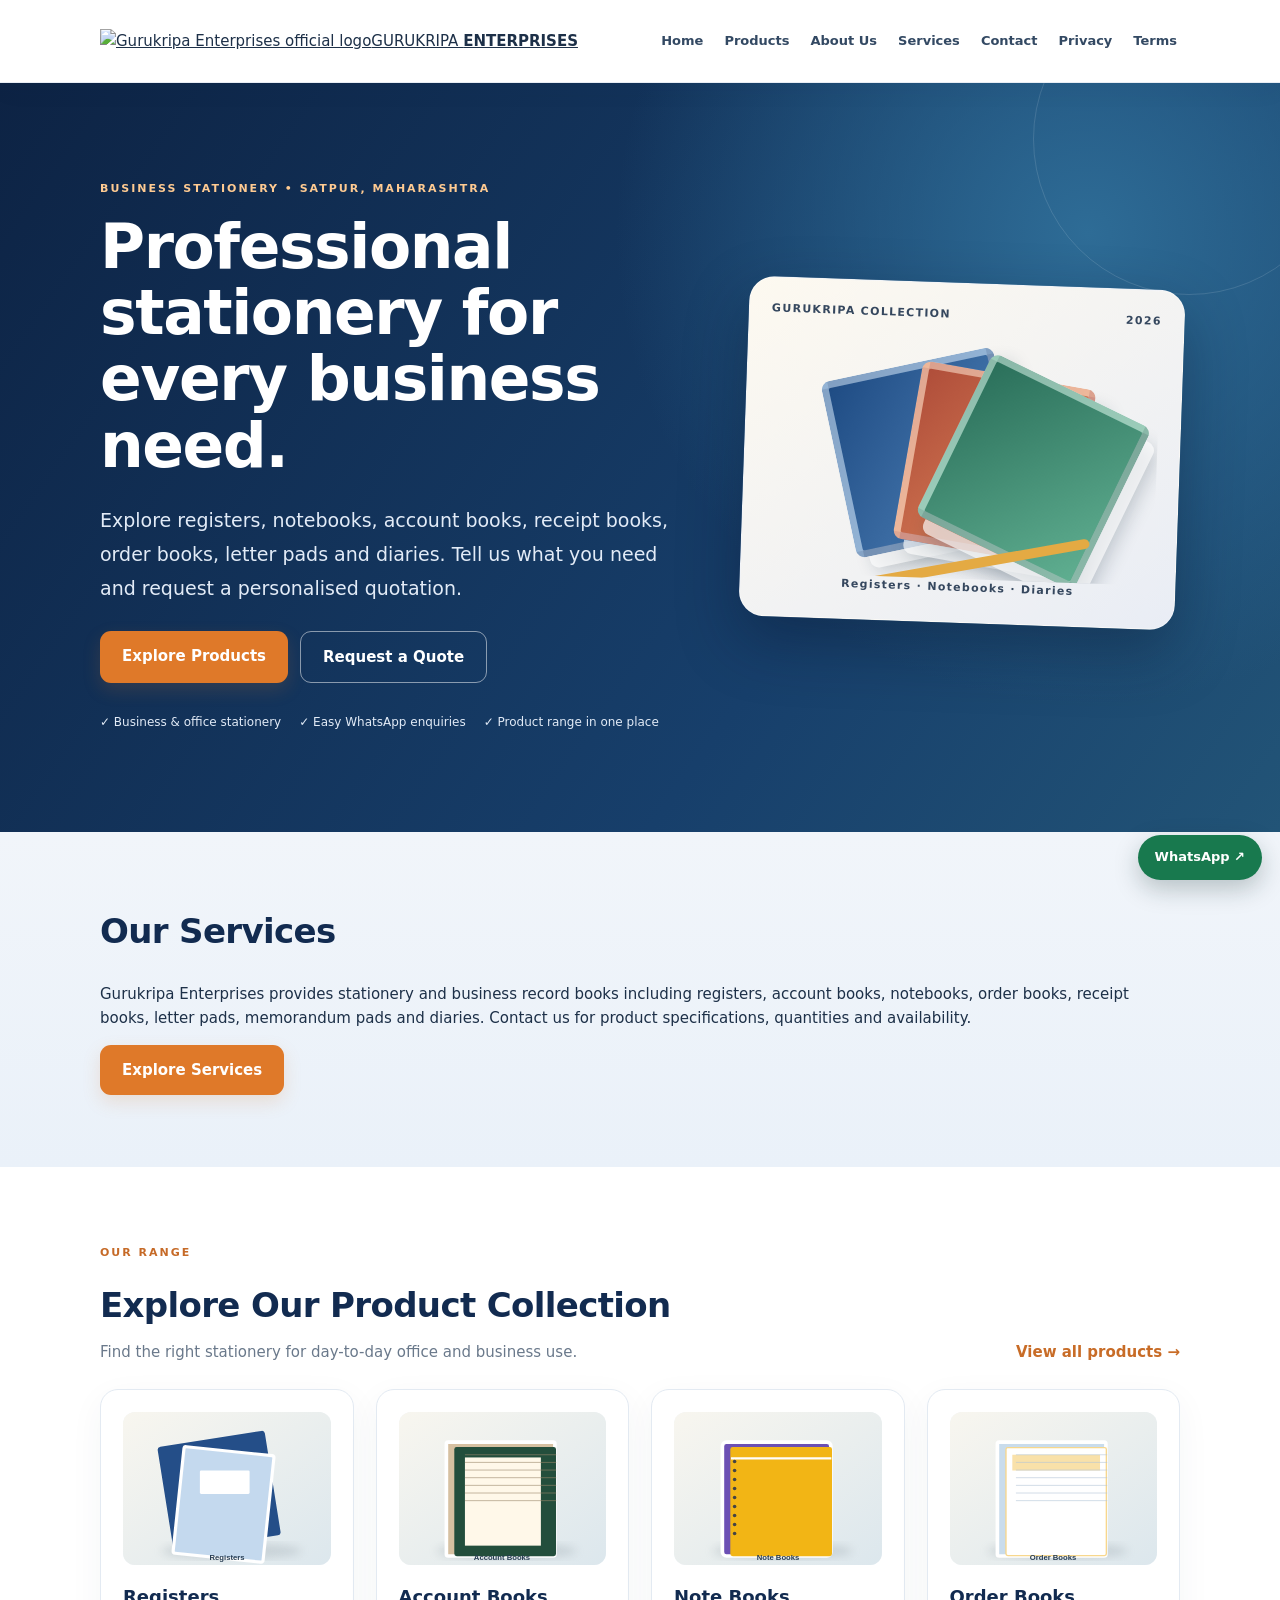
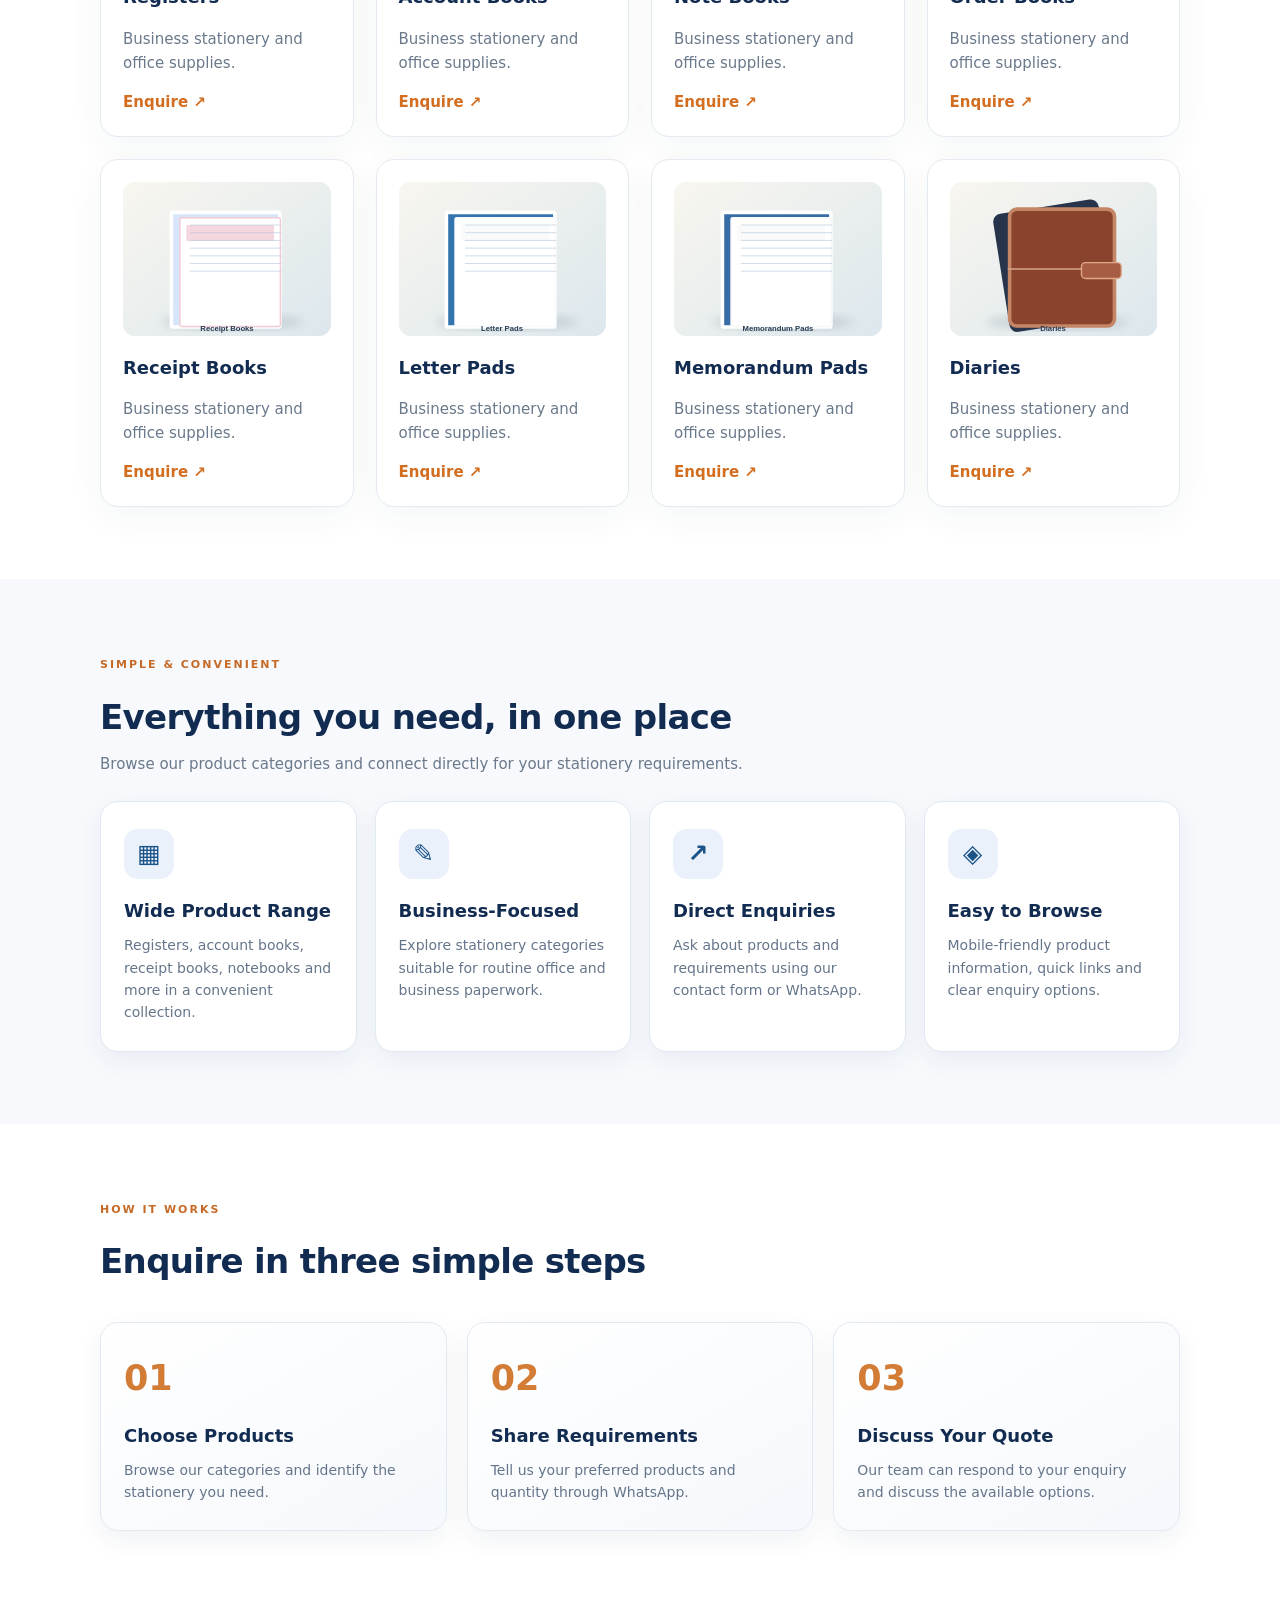
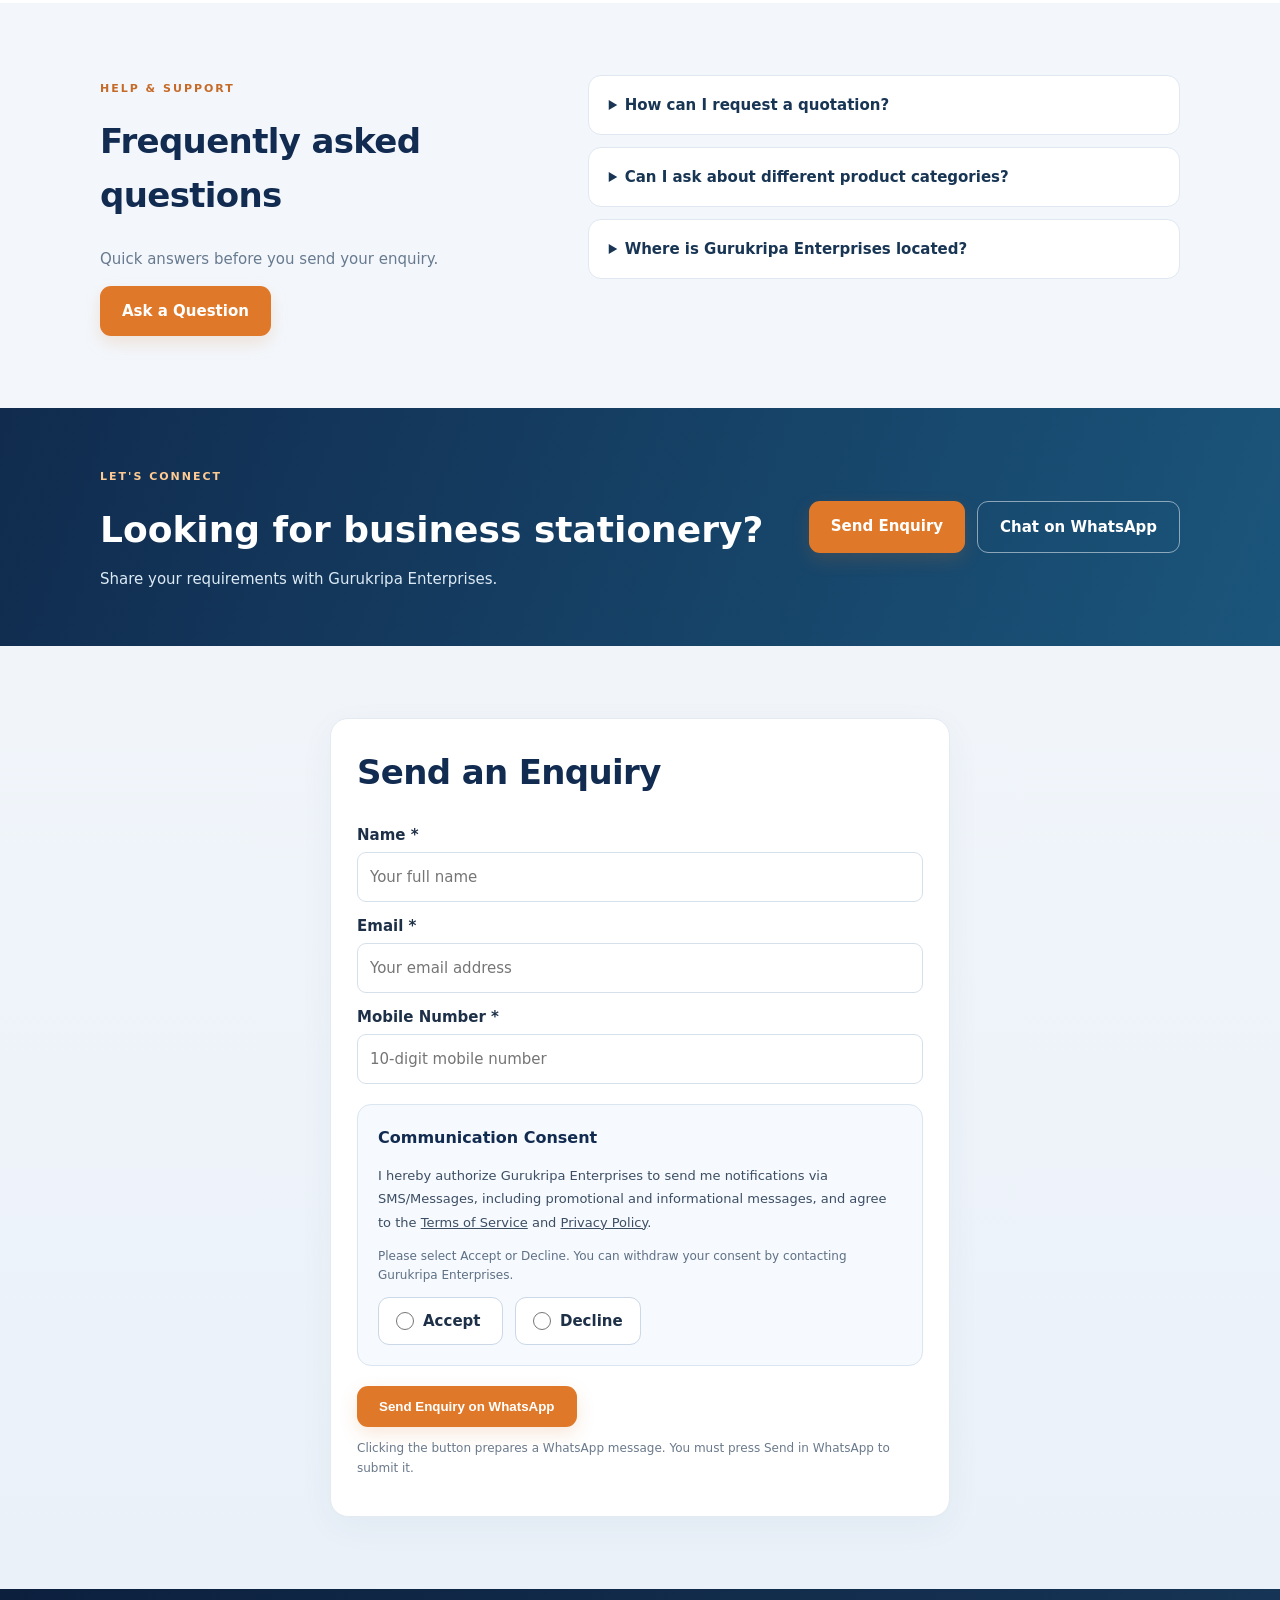
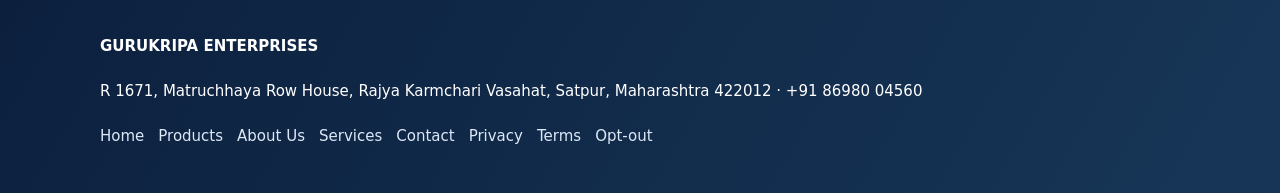
==== commit 67ff98b2: "Add official brand header and search/social SEO metadata" ====
--- a/index.html
+++ b/index.html
@@ -1 +1 @@
-<!doctype html><html lang="en"><head><meta charset="utf-8"><meta name="viewport" content="width=device-width, initial-scale=1"><link rel="stylesheet" href="/style.css"><title>Home | Gurukripa Enterprises</title></head><body><header><div class="wrap"><a href="/" style="text-decoration:none"><strong>GURUKRIPA ENTERPRISES</strong></a><nav><a href="/">Home</a><a href="/products.html">Products</a><a href="/about.html">About Us</a><a href="/services.html">Services</a><a href="/contact.html">Contact</a><a href="/privacy-policy.html">Privacy</a><a href="/terms-and-conditions.html">Terms</a></nav></div></header><section class="hero"><div class="wrap"><div class="hero-premium"><div class="hero-copy"><span class="eyebrow">BUSINESS STATIONERY • SATPUR, MAHARASHTRA</span><h1>Professional stationery for every business need.</h1><p>Explore registers, notebooks, account books, receipt books, order books, letter pads and diaries. Tell us what you need and request a personalised quotation.</p><div class="hero-actions"><a class="btn" href="#products">Explore Products</a><a class="btn btn-outline" href="#customer-enquiry">Request a Quote</a></div><div class="hero-points"><span>✓ Business & office stationery</span><span>✓ Easy WhatsApp enquiries</span><span>✓ Product range in one place</span></div></div><div class="hero-visual"><div class="hero-visual-top"><span>GURUKRIPA COLLECTION</span><span>2026</span></div><div class="stationery-art"><div class="art-book art-book-one"></div><div class="art-book art-book-two"></div><div class="art-book art-book-three"></div><div class="art-pencil"></div></div><div class="hero-visual-bottom">Registers · Notebooks · Diaries</div></div></div></div></section><section class="section band" id="services"><div class="wrap"><h2>Our Services</h2><p>Gurukripa Enterprises provides stationery and business record books including registers, account books, notebooks, order books, receipt books, letter pads, memorandum pads and diaries. Contact us for product specifications, quantities and availability.</p><a class="btn" href="/services.html">Explore Services</a></div></section><section id="products" class="section product-showcase"><div class="wrap"><div class="section-heading"><div><span class="eyebrow dark">OUR RANGE</span><h2>Explore Our Product Collection</h2><p>Find the right stationery for day-to-day office and business use.</p></div><a class="text-link" href="/products.html">View all products →</a></div><div class="grid"><div class="card"><img alt="Registers illustrative product image" loading="lazy" width="460" height="340" style="width:100%;height:auto;aspect-ratio:460/340;object-fit:cover;border-radius:9px;display:block;margin-bottom:12px" src="data:image/svg+xml,%3Csvg%20xmlns%3D%22http%3A%2F%2Fwww.w3.org%2F2000%2Fsvg%22%20viewBox%3D%220%200%20460%20340%22%3E%3Cdefs%3E%3ClinearGradient%20id%3D%22bg%22%20x2%3D%221%22%20y2%3D%221%22%3E%3Cstop%20stop-color%3D%22%23f8f6ef%22%2F%3E%3Cstop%20offset%3D%221%22%20stop-color%3D%22%23dce7ed%22%2F%3E%3C%2FlinearGradient%3E%3Cfilter%20id%3D%22s%22%3E%3CfeGaussianBlur%20stdDeviation%3D%229%22%2F%3E%3C%2Ffilter%3E%3C%2Fdefs%3E%3Crect%20width%3D%22460%22%20height%3D%22340%22%20fill%3D%22url(%23bg)%22%2F%3E%3Cellipse%20cx%3D%22240%22%20cy%3D%22309%22%20rx%3D%22155%22%20ry%3D%2218%22%20fill%3D%22%239ca8b0%22%20opacity%3D%22.35%22%20filter%3D%22url(%23s)%22%2F%3E%3Crect%20x%3D%2290%22%20y%3D%2260%22%20width%3D%22240%22%20height%3D%22235%22%20rx%3D%227%22%20fill%3D%22%23244e88%22%20transform%3D%22rotate(-9%20200%20160)%22%2F%3E%3Crect%20x%3D%22126%22%20y%3D%2286%22%20width%3D%22200%22%20height%3D%22238%22%20rx%3D%225%22%20fill%3D%22%23c4d9ee%22%20stroke%3D%22%23fff%22%20stroke-width%3D%227%22%20transform%3D%22rotate(6%20220%20170)%22%2F%3E%3Crect%20x%3D%22170%22%20y%3D%22130%22%20width%3D%22110%22%20height%3D%2252%22%20rx%3D%223%22%20fill%3D%22white%22%2F%3E%3Ctext%20x%3D%22230%22%20y%3D%22330%22%20text-anchor%3D%22middle%22%20font-size%3D%2217%22%20font-family%3D%22Arial%22%20font-weight%3D%22bold%22%20fill%3D%22%23263c52%22%3ERegisters%3C%2Ftext%3E%3C%2Fsvg%3E"><h3>Registers</h3><p>Business stationery and office supplies.</p><a href="https://wa.me/918698004560?text=Enquiry%20for%20Registers">Enquire ↗</a></div><div class="card"><img alt="Account Books illustrative product image" loading="lazy" width="460" height="340" style="width:100%;height:auto;aspect-ratio:460/340;object-fit:cover;border-radius:9px;display:block;margin-bottom:12px" src="data:image/svg+xml,%3Csvg%20xmlns%3D%22http%3A%2F%2Fwww.w3.org%2F2000%2Fsvg%22%20viewBox%3D%220%200%20460%20340%22%3E%3Cdefs%3E%3ClinearGradient%20id%3D%22bg%22%20x2%3D%221%22%20y2%3D%221%22%3E%3Cstop%20stop-color%3D%22%23f8f6ef%22%2F%3E%3Cstop%20offset%3D%221%22%20stop-color%3D%22%23dce7ed%22%2F%3E%3C%2FlinearGradient%3E%3Cfilter%20id%3D%22s%22%3E%3CfeGaussianBlur%20stdDeviation%3D%229%22%2F%3E%3C%2Ffilter%3E%3C%2Fdefs%3E%3Crect%20width%3D%22460%22%20height%3D%22340%22%20fill%3D%22url(%23bg)%22%2F%3E%3Cellipse%20cx%3D%22240%22%20cy%3D%22309%22%20rx%3D%22155%22%20ry%3D%2218%22%20fill%3D%22%239ca8b0%22%20opacity%3D%22.35%22%20filter%3D%22url(%23s)%22%2F%3E%3Crect%20x%3D%22107%22%20y%3D%2267%22%20width%3D%22240%22%20height%3D%22253%22%20rx%3D%224%22%20fill%3D%22%23d6c0a1%22%20stroke%3D%22%23fff%22%20stroke-width%3D%228%22%2F%3E%3Crect%20x%3D%22126%22%20y%3D%2279%22%20width%3D%22222%22%20height%3D%22240%22%20rx%3D%224%22%20fill%3D%22%23234e3c%22%20stroke%3D%22%23234e3c%22%20stroke-width%3D%223%22%2F%3E%3Crect%20x%3D%22148%22%20y%3D%22101%22%20width%3D%22168%22%20height%3D%22196%22%20fill%3D%22%23fff8e9%22%2F%3E%3Cline%20x1%3D%22148%22%20y1%3D%2295%22%20x2%3D%22350%22%20y2%3D%2295%22%20stroke%3D%22%239a876a%22%20stroke-width%3D%222%22%20opacity%3D%22.65%22%2F%3E%3Cline%20x1%3D%22148%22%20y1%3D%22112%22%20x2%3D%22350%22%20y2%3D%22112%22%20stroke%3D%22%239a876a%22%20stroke-width%3D%222%22%20opacity%3D%22.65%22%2F%3E%3Cline%20x1%3D%22148%22%20y1%3D%22129%22%20x2%3D%22350%22%20y2%3D%22129%22%20stroke%3D%22%239a876a%22%20stroke-width%3D%222%22%20opacity%3D%22.65%22%2F%3E%3Cline%20x1%3D%22148%22%20y1%3D%22146%22%20x2%3D%22350%22%20y2%3D%22146%22%20stroke%3D%22%239a876a%22%20stroke-width%3D%222%22%20opacity%3D%22.65%22%2F%3E%3Cline%20x1%3D%22148%22%20y1%3D%22163%22%20x2%3D%22350%22%20y2%3D%22163%22%20stroke%3D%22%239a876a%22%20stroke-width%3D%222%22%20opacity%3D%22.65%22%2F%3E%3Cline%20x1%3D%22148%22%20y1%3D%22180%22%20x2%3D%22350%22%20y2%3D%22180%22%20stroke%3D%22%239a876a%22%20stroke-width%3D%222%22%20opacity%3D%22.65%22%2F%3E%3Cline%20x1%3D%22148%22%20y1%3D%22197%22%20x2%3D%22350%22%20y2%3D%22197%22%20stroke%3D%22%239a876a%22%20stroke-width%3D%222%22%20opacity%3D%22.65%22%2F%3E%3Ctext%20x%3D%22230%22%20y%3D%22330%22%20text-anchor%3D%22middle%22%20font-size%3D%2217%22%20font-family%3D%22Arial%22%20font-weight%3D%22bold%22%20fill%3D%22%23263c52%22%3EAccount%20Books%3C%2Ftext%3E%3C%2Fsvg%3E"><h3>Account Books</h3><p>Business stationery and office supplies.</p><a href="https://wa.me/918698004560?text=Enquiry%20for%20Account%20Books">Enquire ↗</a></div><div class="card"><img alt="Note Books illustrative product image" loading="lazy" width="460" height="340" style="width:100%;height:auto;aspect-ratio:460/340;object-fit:cover;border-radius:9px;display:block;margin-bottom:12px" src="data:image/svg+xml,%3Csvg%20xmlns%3D%22http%3A%2F%2Fwww.w3.org%2F2000%2Fsvg%22%20viewBox%3D%220%200%20460%20340%22%3E%3Cdefs%3E%3ClinearGradient%20id%3D%22bg%22%20x2%3D%221%22%20y2%3D%221%22%3E%3Cstop%20stop-color%3D%22%23f8f6ef%22%2F%3E%3Cstop%20offset%3D%221%22%20stop-color%3D%22%23dce7ed%22%2F%3E%3C%2FlinearGradient%3E%3Cfilter%20id%3D%22s%22%3E%3CfeGaussianBlur%20stdDeviation%3D%229%22%2F%3E%3C%2Ffilter%3E%3C%2Fdefs%3E%3Crect%20width%3D%22460%22%20height%3D%22340%22%20fill%3D%22url(%23bg)%22%2F%3E%3Cellipse%20cx%3D%22240%22%20cy%3D%22309%22%20rx%3D%22155%22%20ry%3D%2218%22%20fill%3D%22%239ca8b0%22%20opacity%3D%22.35%22%20filter%3D%22url(%23s)%22%2F%3E%3Crect%20x%3D%22107%22%20y%3D%2267%22%20width%3D%22240%22%20height%3D%22253%22%20rx%3D%229%22%20fill%3D%22%236c50b4%22%20stroke%3D%22%23fff%22%20stroke-width%3D%228%22%2F%3E%3Crect%20x%3D%22126%22%20y%3D%2279%22%20width%3D%22222%22%20height%3D%22240%22%20rx%3D%224%22%20fill%3D%22%23f2b515%22%20stroke%3D%22%23f2b515%22%20stroke-width%3D%223%22%2F%3E%3Cpath%20d%3D%22M126%20103h222%22%20stroke%3D%22%23fefefe%22%20stroke-width%3D%225%22%2F%3E%3Ccircle%20cx%3D%22134%22%20cy%3D%22110%22%20r%3D%224%22%20fill%3D%22%23444%22%2F%3E%3Ccircle%20cx%3D%22134%22%20cy%3D%22130%22%20r%3D%224%22%20fill%3D%22%23444%22%2F%3E%3Ccircle%20cx%3D%22134%22%20cy%3D%22150%22%20r%3D%224%22%20fill%3D%22%23444%22%2F%3E%3Ccircle%20cx%3D%22134%22%20cy%3D%22170%22%20r%3D%224%22%20fill%3D%22%23444%22%2F%3E%3Ccircle%20cx%3D%22134%22%20cy%3D%22190%22%20r%3D%224%22%20fill%3D%22%23444%22%2F%3E%3Ccircle%20cx%3D%22134%22%20cy%3D%22210%22%20r%3D%224%22%20fill%3D%22%23444%22%2F%3E%3Ccircle%20cx%3D%22134%22%20cy%3D%22230%22%20r%3D%224%22%20fill%3D%22%23444%22%2F%3E%3Ccircle%20cx%3D%22134%22%20cy%3D%22250%22%20r%3D%224%22%20fill%3D%22%23444%22%2F%3E%3Ccircle%20cx%3D%22134%22%20cy%3D%22270%22%20r%3D%224%22%20fill%3D%22%23444%22%2F%3E%3Ctext%20x%3D%22230%22%20y%3D%22330%22%20text-anchor%3D%22middle%22%20font-size%3D%2217%22%20font-family%3D%22Arial%22%20font-weight%3D%22bold%22%20fill%3D%22%23263c52%22%3ENote%20Books%3C%2Ftext%3E%3C%2Fsvg%3E"><h3>Note Books</h3><p>Business stationery and office supplies.</p><a href="https://wa.me/918698004560?text=Enquiry%20for%20Note%20Books">Enquire ↗</a></div><div class="card"><img alt="Order Books illustrative product image" loading="lazy" width="460" height="340" style="width:100%;height:auto;aspect-ratio:460/340;object-fit:cover;border-radius:9px;display:block;margin-bottom:12px" src="data:image/svg+xml,%3Csvg%20xmlns%3D%22http%3A%2F%2Fwww.w3.org%2F2000%2Fsvg%22%20viewBox%3D%220%200%20460%20340%22%3E%3Cdefs%3E%3ClinearGradient%20id%3D%22bg%22%20x2%3D%221%22%20y2%3D%221%22%3E%3Cstop%20stop-color%3D%22%23f8f6ef%22%2F%3E%3Cstop%20offset%3D%221%22%20stop-color%3D%22%23dce7ed%22%2F%3E%3C%2FlinearGradient%3E%3Cfilter%20id%3D%22s%22%3E%3CfeGaussianBlur%20stdDeviation%3D%229%22%2F%3E%3C%2Ffilter%3E%3C%2Fdefs%3E%3Crect%20width%3D%22460%22%20height%3D%22340%22%20fill%3D%22url(%23bg)%22%2F%3E%3Cellipse%20cx%3D%22240%22%20cy%3D%22309%22%20rx%3D%22155%22%20ry%3D%2218%22%20fill%3D%22%239ca8b0%22%20opacity%3D%22.35%22%20filter%3D%22url(%23s)%22%2F%3E%3Crect%20x%3D%22107%22%20y%3D%2267%22%20width%3D%22240%22%20height%3D%22253%22%20rx%3D%224%22%20fill%3D%22%23c9dcec%22%20stroke%3D%22%23fff%22%20stroke-width%3D%228%22%2F%3E%3Crect%20x%3D%22126%22%20y%3D%2279%22%20width%3D%22222%22%20height%3D%22240%22%20rx%3D%224%22%20fill%3D%22%23fff%22%20stroke%3D%22%23f7d78d%22%20stroke-width%3D%223%22%2F%3E%3Crect%20x%3D%22140%22%20y%3D%2295%22%20width%3D%22194%22%20height%3D%2235%22%20fill%3D%22%23f7d78d%22%20opacity%3D%22.75%22%2F%3E%3Cline%20x1%3D%22148%22%20y1%3D%2295%22%20x2%3D%22350%22%20y2%3D%2295%22%20stroke%3D%22%23b3c4d7%22%20stroke-width%3D%222%22%20opacity%3D%22.65%22%2F%3E%3Cline%20x1%3D%22148%22%20y1%3D%22112%22%20x2%3D%22350%22%20y2%3D%22112%22%20stroke%3D%22%23b3c4d7%22%20stroke-width%3D%222%22%20opacity%3D%22.65%22%2F%3E%3Cline%20x1%3D%22148%22%20y1%3D%22129%22%20x2%3D%22350%22%20y2%3D%22129%22%20stroke%3D%22%23b3c4d7%22%20stroke-width%3D%222%22%20opacity%3D%22.65%22%2F%3E%3Cline%20x1%3D%22148%22%20y1%3D%22146%22%20x2%3D%22350%22%20y2%3D%22146%22%20stroke%3D%22%23b3c4d7%22%20stroke-width%3D%222%22%20opacity%3D%22.65%22%2F%3E%3Cline%20x1%3D%22148%22%20y1%3D%22163%22%20x2%3D%22350%22%20y2%3D%22163%22%20stroke%3D%22%23b3c4d7%22%20stroke-width%3D%222%22%20opacity%3D%22.65%22%2F%3E%3Cline%20x1%3D%22148%22%20y1%3D%22180%22%20x2%3D%22350%22%20y2%3D%22180%22%20stroke%3D%22%23b3c4d7%22%20stroke-width%3D%222%22%20opacity%3D%22.65%22%2F%3E%3Cline%20x1%3D%22148%22%20y1%3D%22197%22%20x2%3D%22350%22%20y2%3D%22197%22%20stroke%3D%22%23b3c4d7%22%20stroke-width%3D%222%22%20opacity%3D%22.65%22%2F%3E%3Ctext%20x%3D%22230%22%20y%3D%22330%22%20text-anchor%3D%22middle%22%20font-size%3D%2217%22%20font-family%3D%22Arial%22%20font-weight%3D%22bold%22%20fill%3D%22%23263c52%22%3EOrder%20Books%3C%2Ftext%3E%3C%2Fsvg%3E"><h3>Order Books</h3><p>Business stationery and office supplies.</p><a href="https://wa.me/918698004560?text=Enquiry%20for%20Order%20Books">Enquire ↗</a></div><div class="card"><img alt="Receipt Books illustrative product image" loading="lazy" width="460" height="340" style="width:100%;height:auto;aspect-ratio:460/340;object-fit:cover;border-radius:9px;display:block;margin-bottom:12px" src="data:image/svg+xml,%3Csvg%20xmlns%3D%22http%3A%2F%2Fwww.w3.org%2F2000%2Fsvg%22%20viewBox%3D%220%200%20460%20340%22%3E%3Cdefs%3E%3ClinearGradient%20id%3D%22bg%22%20x2%3D%221%22%20y2%3D%221%22%3E%3Cstop%20stop-color%3D%22%23f8f6ef%22%2F%3E%3Cstop%20offset%3D%221%22%20stop-color%3D%22%23dce7ed%22%2F%3E%3C%2FlinearGradient%3E%3Cfilter%20id%3D%22s%22%3E%3CfeGaussianBlur%20stdDeviation%3D%229%22%2F%3E%3C%2Ffilter%3E%3C%2Fdefs%3E%3Crect%20width%3D%22460%22%20height%3D%22340%22%20fill%3D%22url(%23bg)%22%2F%3E%3Cellipse%20cx%3D%22240%22%20cy%3D%22309%22%20rx%3D%22155%22%20ry%3D%2218%22%20fill%3D%22%239ca8b0%22%20opacity%3D%22.35%22%20filter%3D%22url(%23s)%22%2F%3E%3Crect%20x%3D%22107%22%20y%3D%2267%22%20width%3D%22240%22%20height%3D%22253%22%20rx%3D%224%22%20fill%3D%22%23d6e5fa%22%20stroke%3D%22%23fff%22%20stroke-width%3D%228%22%2F%3E%3Crect%20x%3D%22126%22%20y%3D%2279%22%20width%3D%22222%22%20height%3D%22240%22%20rx%3D%224%22%20fill%3D%22%23fff%22%20stroke%3D%22%23f2cad4%22%20stroke-width%3D%223%22%2F%3E%3Crect%20x%3D%22140%22%20y%3D%2295%22%20width%3D%22194%22%20height%3D%2235%22%20fill%3D%22%23f2cad4%22%20opacity%3D%22.75%22%2F%3E%3Cline%20x1%3D%22148%22%20y1%3D%2295%22%20x2%3D%22350%22%20y2%3D%2295%22%20stroke%3D%22%23b3c4d7%22%20stroke-width%3D%222%22%20opacity%3D%22.65%22%2F%3E%3Cline%20x1%3D%22148%22%20y1%3D%22112%22%20x2%3D%22350%22%20y2%3D%22112%22%20stroke%3D%22%23b3c4d7%22%20stroke-width%3D%222%22%20opacity%3D%22.65%22%2F%3E%3Cline%20x1%3D%22148%22%20y1%3D%22129%22%20x2%3D%22350%22%20y2%3D%22129%22%20stroke%3D%22%23b3c4d7%22%20stroke-width%3D%222%22%20opacity%3D%22.65%22%2F%3E%3Cline%20x1%3D%22148%22%20y1%3D%22146%22%20x2%3D%22350%22%20y2%3D%22146%22%20stroke%3D%22%23b3c4d7%22%20stroke-width%3D%222%22%20opacity%3D%22.65%22%2F%3E%3Cline%20x1%3D%22148%22%20y1%3D%22163%22%20x2%3D%22350%22%20y2%3D%22163%22%20stroke%3D%22%23b3c4d7%22%20stroke-width%3D%222%22%20opacity%3D%22.65%22%2F%3E%3Cline%20x1%3D%22148%22%20y1%3D%22180%22%20x2%3D%22350%22%20y2%3D%22180%22%20stroke%3D%22%23b3c4d7%22%20stroke-width%3D%222%22%20opacity%3D%22.65%22%2F%3E%3Cline%20x1%3D%22148%22%20y1%3D%22197%22%20x2%3D%22350%22%20y2%3D%22197%22%20stroke%3D%22%23b3c4d7%22%20stroke-width%3D%222%22%20opacity%3D%22.65%22%2F%3E%3Ctext%20x%3D%22230%22%20y%3D%22330%22%20text-anchor%3D%22middle%22%20font-size%3D%2217%22%20font-family%3D%22Arial%22%20font-weight%3D%22bold%22%20fill%3D%22%23263c52%22%3EReceipt%20Books%3C%2Ftext%3E%3C%2Fsvg%3E"><h3>Receipt Books</h3><p>Business stationery and office supplies.</p><a href="https://wa.me/918698004560?text=Enquiry%20for%20Receipt%20Books">Enquire ↗</a></div><div class="card"><img alt="Letter Pads illustrative product image" loading="lazy" width="460" height="340" style="width:100%;height:auto;aspect-ratio:460/340;object-fit:cover;border-radius:9px;display:block;margin-bottom:12px" src="data:image/svg+xml,%3Csvg%20xmlns%3D%22http%3A%2F%2Fwww.w3.org%2F2000%2Fsvg%22%20viewBox%3D%220%200%20460%20340%22%3E%3Cdefs%3E%3ClinearGradient%20id%3D%22bg%22%20x2%3D%221%22%20y2%3D%221%22%3E%3Cstop%20stop-color%3D%22%23f8f6ef%22%2F%3E%3Cstop%20offset%3D%221%22%20stop-color%3D%22%23dce7ed%22%2F%3E%3C%2FlinearGradient%3E%3Cfilter%20id%3D%22s%22%3E%3CfeGaussianBlur%20stdDeviation%3D%229%22%2F%3E%3C%2Ffilter%3E%3C%2Fdefs%3E%3Crect%20width%3D%22460%22%20height%3D%22340%22%20fill%3D%22url(%23bg)%22%2F%3E%3Cellipse%20cx%3D%22240%22%20cy%3D%22309%22%20rx%3D%22155%22%20ry%3D%2218%22%20fill%3D%22%239ca8b0%22%20opacity%3D%22.35%22%20filter%3D%22url(%23s)%22%2F%3E%3Crect%20x%3D%22107%22%20y%3D%2267%22%20width%3D%22240%22%20height%3D%22253%22%20rx%3D%224%22%20fill%3D%22%233373ae%22%20stroke%3D%22%23fff%22%20stroke-width%3D%228%22%2F%3E%3Crect%20x%3D%22126%22%20y%3D%2279%22%20width%3D%22222%22%20height%3D%22240%22%20rx%3D%224%22%20fill%3D%22%23fff%22%20stroke%3D%22%23f8f9fd%22%20stroke-width%3D%223%22%2F%3E%3Crect%20x%3D%22140%22%20y%3D%2295%22%20width%3D%22194%22%20height%3D%2235%22%20fill%3D%22%23f8f9fd%22%20opacity%3D%22.75%22%2F%3E%3Cline%20x1%3D%22148%22%20y1%3D%2295%22%20x2%3D%22350%22%20y2%3D%2295%22%20stroke%3D%22%23b3c4d7%22%20stroke-width%3D%222%22%20opacity%3D%22.65%22%2F%3E%3Cline%20x1%3D%22148%22%20y1%3D%22112%22%20x2%3D%22350%22%20y2%3D%22112%22%20stroke%3D%22%23b3c4d7%22%20stroke-width%3D%222%22%20opacity%3D%22.65%22%2F%3E%3Cline%20x1%3D%22148%22%20y1%3D%22129%22%20x2%3D%22350%22%20y2%3D%22129%22%20stroke%3D%22%23b3c4d7%22%20stroke-width%3D%222%22%20opacity%3D%22.65%22%2F%3E%3Cline%20x1%3D%22148%22%20y1%3D%22146%22%20x2%3D%22350%22%20y2%3D%22146%22%20stroke%3D%22%23b3c4d7%22%20stroke-width%3D%222%22%20opacity%3D%22.65%22%2F%3E%3Cline%20x1%3D%22148%22%20y1%3D%22163%22%20x2%3D%22350%22%20y2%3D%22163%22%20stroke%3D%22%23b3c4d7%22%20stroke-width%3D%222%22%20opacity%3D%22.65%22%2F%3E%3Cline%20x1%3D%22148%22%20y1%3D%22180%22%20x2%3D%22350%22%20y2%3D%22180%22%20stroke%3D%22%23b3c4d7%22%20stroke-width%3D%222%22%20opacity%3D%22.65%22%2F%3E%3Cline%20x1%3D%22148%22%20y1%3D%22197%22%20x2%3D%22350%22%20y2%3D%22197%22%20stroke%3D%22%23b3c4d7%22%20stroke-width%3D%222%22%20opacity%3D%22.65%22%2F%3E%3Ctext%20x%3D%22230%22%20y%3D%22330%22%20text-anchor%3D%22middle%22%20font-size%3D%2217%22%20font-family%3D%22Arial%22%20font-weight%3D%22bold%22%20fill%3D%22%23263c52%22%3ELetter%20Pads%3C%2Ftext%3E%3C%2Fsvg%3E"><h3>Letter Pads</h3><p>Business stationery and office supplies.</p><a href="https://wa.me/918698004560?text=Enquiry%20for%20Letter%20Pads">Enquire ↗</a></div><div class="card"><img alt="Memorandum Pads illustrative product image" loading="lazy" width="460" height="340" style="width:100%;height:auto;aspect-ratio:460/340;object-fit:cover;border-radius:9px;display:block;margin-bottom:12px" src="data:image/svg+xml,%3Csvg%20xmlns%3D%22http%3A%2F%2Fwww.w3.org%2F2000%2Fsvg%22%20viewBox%3D%220%200%20460%20340%22%3E%3Cdefs%3E%3ClinearGradient%20id%3D%22bg%22%20x2%3D%221%22%20y2%3D%221%22%3E%3Cstop%20stop-color%3D%22%23f8f6ef%22%2F%3E%3Cstop%20offset%3D%221%22%20stop-color%3D%22%23dce7ed%22%2F%3E%3C%2FlinearGradient%3E%3Cfilter%20id%3D%22s%22%3E%3CfeGaussianBlur%20stdDeviation%3D%229%22%2F%3E%3C%2Ffilter%3E%3C%2Fdefs%3E%3Crect%20width%3D%22460%22%20height%3D%22340%22%20fill%3D%22url(%23bg)%22%2F%3E%3Cellipse%20cx%3D%22240%22%20cy%3D%22309%22%20rx%3D%22155%22%20ry%3D%2218%22%20fill%3D%22%239ca8b0%22%20opacity%3D%22.35%22%20filter%3D%22url(%23s)%22%2F%3E%3Crect%20x%3D%22107%22%20y%3D%2267%22%20width%3D%22240%22%20height%3D%22253%22%20rx%3D%224%22%20fill%3D%22%23376ca7%22%20stroke%3D%22%23fff%22%20stroke-width%3D%228%22%2F%3E%3Crect%20x%3D%22126%22%20y%3D%2279%22%20width%3D%22222%22%20height%3D%22240%22%20rx%3D%224%22%20fill%3D%22%23fff%22%20stroke%3D%22%23f8f8f8%22%20stroke-width%3D%223%22%2F%3E%3Crect%20x%3D%22140%22%20y%3D%2295%22%20width%3D%22194%22%20height%3D%2235%22%20fill%3D%22%23f8f8f8%22%20opacity%3D%22.75%22%2F%3E%3Cline%20x1%3D%22148%22%20y1%3D%2295%22%20x2%3D%22350%22%20y2%3D%2295%22%20stroke%3D%22%23b3c4d7%22%20stroke-width%3D%222%22%20opacity%3D%22.65%22%2F%3E%3Cline%20x1%3D%22148%22%20y1%3D%22112%22%20x2%3D%22350%22%20y2%3D%22112%22%20stroke%3D%22%23b3c4d7%22%20stroke-width%3D%222%22%20opacity%3D%22.65%22%2F%3E%3Cline%20x1%3D%22148%22%20y1%3D%22129%22%20x2%3D%22350%22%20y2%3D%22129%22%20stroke%3D%22%23b3c4d7%22%20stroke-width%3D%222%22%20opacity%3D%22.65%22%2F%3E%3Cline%20x1%3D%22148%22%20y1%3D%22146%22%20x2%3D%22350%22%20y2%3D%22146%22%20stroke%3D%22%23b3c4d7%22%20stroke-width%3D%222%22%20opacity%3D%22.65%22%2F%3E%3Cline%20x1%3D%22148%22%20y1%3D%22163%22%20x2%3D%22350%22%20y2%3D%22163%22%20stroke%3D%22%23b3c4d7%22%20stroke-width%3D%222%22%20opacity%3D%22.65%22%2F%3E%3Cline%20x1%3D%22148%22%20y1%3D%22180%22%20x2%3D%22350%22%20y2%3D%22180%22%20stroke%3D%22%23b3c4d7%22%20stroke-width%3D%222%22%20opacity%3D%22.65%22%2F%3E%3Cline%20x1%3D%22148%22%20y1%3D%22197%22%20x2%3D%22350%22%20y2%3D%22197%22%20stroke%3D%22%23b3c4d7%22%20stroke-width%3D%222%22%20opacity%3D%22.65%22%2F%3E%3Ctext%20x%3D%22230%22%20y%3D%22330%22%20text-anchor%3D%22middle%22%20font-size%3D%2217%22%20font-family%3D%22Arial%22%20font-weight%3D%22bold%22%20fill%3D%22%23263c52%22%3EMemorandum%20Pads%3C%2Ftext%3E%3C%2Fsvg%3E"><h3>Memorandum Pads</h3><p>Business stationery and office supplies.</p><a href="https://wa.me/918698004560?text=Enquiry%20for%20Memorandum%20Pads">Enquire ↗</a></div><div class="card"><img alt="Diaries illustrative product image" loading="lazy" width="460" height="340" style="width:100%;height:auto;aspect-ratio:460/340;object-fit:cover;border-radius:9px;display:block;margin-bottom:12px" src="data:image/svg+xml,%3Csvg%20xmlns%3D%22http%3A%2F%2Fwww.w3.org%2F2000%2Fsvg%22%20viewBox%3D%220%200%20460%20340%22%3E%3Cdefs%3E%3ClinearGradient%20id%3D%22bg%22%20x2%3D%221%22%20y2%3D%221%22%3E%3Cstop%20stop-color%3D%22%23f8f6ef%22%2F%3E%3Cstop%20offset%3D%221%22%20stop-color%3D%22%23dce7ed%22%2F%3E%3C%2FlinearGradient%3E%3Cfilter%20id%3D%22s%22%3E%3CfeGaussianBlur%20stdDeviation%3D%229%22%2F%3E%3C%2Ffilter%3E%3C%2Fdefs%3E%3Crect%20width%3D%22460%22%20height%3D%22340%22%20fill%3D%22url(%23bg)%22%2F%3E%3Cellipse%20cx%3D%22240%22%20cy%3D%22309%22%20rx%3D%22155%22%20ry%3D%2218%22%20fill%3D%22%239ca8b0%22%20opacity%3D%22.35%22%20filter%3D%22url(%23s)%22%2F%3E%3Crect%20x%3D%22112%22%20y%3D%2253%22%20width%3D%22236%22%20height%3D%22264%22%20rx%3D%2218%22%20fill%3D%22%2327344b%22%20transform%3D%22rotate(-9%20230%20170)%22%2F%3E%3Crect%20x%3D%22134%22%20y%3D%2260%22%20width%3D%22232%22%20height%3D%22258%22%20rx%3D%2216%22%20fill%3D%22%238a442e%22%20stroke%3D%22%23c48666%22%20stroke-width%3D%228%22%2F%3E%3Cpath%20d%3D%22M130%20192h235%22%20stroke%3D%22%23d8a58b%22%20stroke-width%3D%223%22%2F%3E%3Crect%20x%3D%22293%22%20y%3D%22178%22%20width%3D%2288%22%20height%3D%2235%22%20rx%3D%229%22%20fill%3D%22%23a75d43%22%20stroke%3D%22%23e1a889%22%20stroke-width%3D%223%22%2F%3E%3Ctext%20x%3D%22230%22%20y%3D%22330%22%20text-anchor%3D%22middle%22%20font-size%3D%2217%22%20font-family%3D%22Arial%22%20font-weight%3D%22bold%22%20fill%3D%22%23263c52%22%3EDiaries%3C%2Ftext%3E%3C%2Fsvg%3E"><h3>Diaries</h3><p>Business stationery and office supplies.</p><a href="https://wa.me/918698004560?text=Enquiry%20for%20Diaries">Enquire ↗</a></div></div></div></section><section class="section features-section"><div class="wrap"><div class="section-heading"><div><span class="eyebrow dark">SIMPLE & CONVENIENT</span><h2>Everything you need, in one place</h2><p>Browse our product categories and connect directly for your stationery requirements.</p></div></div><div class="feature-grid"><article class="feature-card"><span class="feature-icon">▦</span><h3>Wide Product Range</h3><p>Registers, account books, receipt books, notebooks and more in a convenient collection.</p></article><article class="feature-card"><span class="feature-icon">✎</span><h3>Business-Focused</h3><p>Explore stationery categories suitable for routine office and business paperwork.</p></article><article class="feature-card"><span class="feature-icon">↗</span><h3>Direct Enquiries</h3><p>Ask about products and requirements using our contact form or WhatsApp.</p></article><article class="feature-card"><span class="feature-icon">◈</span><h3>Easy to Browse</h3><p>Mobile-friendly product information, quick links and clear enquiry options.</p></article></div></div></section><section class="section steps-section"><div class="wrap"><div class="section-heading"><div><span class="eyebrow dark">HOW IT WORKS</span><h2>Enquire in three simple steps</h2></div></div><div class="steps-grid"><div class="step-card"><span>01</span><h3>Choose Products</h3><p>Browse our categories and identify the stationery you need.</p></div><div class="step-card"><span>02</span><h3>Share Requirements</h3><p>Tell us your preferred products and quantity through WhatsApp.</p></div><div class="step-card"><span>03</span><h3>Discuss Your Quote</h3><p>Our team can respond to your enquiry and discuss the available options.</p></div></div></div></section><section class="section faq-section"><div class="wrap"><div class="faq-layout"><div><span class="eyebrow dark">HELP & SUPPORT</span><h2>Frequently asked questions</h2><p>Quick answers before you send your enquiry.</p><a class="btn" href="#customer-enquiry">Ask a Question</a></div><div class="faq-items"><details><summary>How can I request a quotation?</summary><p>Choose a product category and use its Enquire link, or complete the website enquiry form to prepare a WhatsApp message.</p></details><details><summary>Can I ask about different product categories?</summary><p>Yes. Mention the categories and quantities you are interested in when contacting us.</p></details><details><summary>Where is Gurukripa Enterprises located?</summary><p>R 1671, Matruchhaya Row House, Rajya Karmchari Vasahat, Satpur, Maharashtra 422012.</p></details></div></div></div></section><section class="cta-section"><div class="wrap"><div class="cta-inner"><div><span class="eyebrow">LET'S CONNECT</span><h2>Looking for business stationery?</h2><p>Share your requirements with Gurukripa Enterprises.</p></div><div class="cta-actions"><a class="btn" href="#customer-enquiry">Send Enquiry</a><a class="btn btn-outline" href="https://wa.me/918698004560">Chat on WhatsApp</a></div></div></div></section><section id="customer-enquiry" class="section band"><div class="wrap"><div class="panel" style="max-width:620px;margin:0 auto"><h2>Send an Enquiry</h2><form id="customerEnquiryForm"><label for="enquiryName">Name *</label><input id="enquiryName" name="name" type="text" autocomplete="name" required placeholder="Your full name"><label for="enquiryEmail">Email *</label><input id="enquiryEmail" name="email" type="email" autocomplete="email" required placeholder="Your email address"><label for="enquiryMobile">Mobile Number *</label><input id="enquiryMobile" name="mobile" type="tel" inputmode="numeric" autocomplete="tel-national" maxlength="10" pattern="[0-9]{10}" required placeholder="10-digit mobile number"><div class="consent-box"><p class="consent-heading">Communication Consent</p><p class="consent-copy">I hereby authorize Gurukripa Enterprises to send me notifications via SMS/Messages, including promotional and informational messages, and agree to the <a href="/terms-and-conditions.html">Terms of Service</a> and <a href="/privacy-policy.html">Privacy Policy</a>.</p><p class="consent-note">Please select Accept or Decline. You can withdraw your consent by contacting Gurukripa Enterprises.</p><div class="consent-options"><label><input type="radio" name="marketingConsent" value="Accepted" required> Accept</label><label><input type="radio" name="marketingConsent" value="Declined" required> Decline</label></div></div><button type="submit" class="btn">Send Enquiry on WhatsApp</button></form><p class="muted" style="font-size:12px">Clicking the button prepares a WhatsApp message. You must press Send in WhatsApp to submit it.</p></div></div></section><script>(function(){var f=document.getElementById('customerEnquiryForm');if(!f)return;f.addEventListener('submit',function(e){e.preventDefault();if(!f.reportValidity())return;var name=document.getElementById('enquiryName').value.trim(),email=document.getElementById('enquiryEmail').value.trim(),mobile=document.getElementById('enquiryMobile').value.trim();if(!/^[0-9]{10}$/.test(mobile)){alert('Please enter a valid 10-digit mobile number.');return}var message='New Website Enquiry\nName: '+name+'\nEmail: '+email+'\nMobile: '+mobile+'\nMarketing consent: '+f.elements.marketingConsent.value;window.open('https://wa.me/918698004560?text='+encodeURIComponent(message),'_blank','noopener,noreferrer')})})()</script><a class="floating-whatsapp" href="https://wa.me/918698004560?text=Hello%2C%20I%20would%20like%20to%20enquire%20about%20your%20products." aria-label="Chat with Gurukripa on WhatsApp">WhatsApp ↗</a><footer><div class="wrap"><strong>GURUKRIPA ENTERPRISES</strong><p>R 1671, Matruchhaya Row House, Rajya Karmchari Vasahat, Satpur, Maharashtra 422012 · +91 86980 04560</p><a href="/">Home</a><a href="/products.html">Products</a><a href="/about.html">About Us</a><a href="/services.html">Services</a><a href="/contact.html">Contact</a><a href="/privacy-policy.html">Privacy</a><a href="/terms-and-conditions.html">Terms</a><a href="/sms-preferences.html">Opt-out</a></div></footer></body></html>+<!doctype html><html lang="en"><head><meta charset="utf-8"><meta name="viewport" content="width=device-width, initial-scale=1"><link rel="stylesheet" href="/style.css"><meta name="description" content="Gurukripa Enterprises in Satpur, Maharashtra offers registers, account books, notebooks, order books, receipt books, letter pads, memorandum pads and diaries. Call or WhatsApp for product enquiries."><meta name="keywords" content="Gurukripa Enterprises, stationery supplier Satpur, business stationery Maharashtra, registers, account books, notebooks, order books, receipt books, letter pads, memorandum pads, diaries, office stationery"><meta name="robots" content="index,follow"><link rel="canonical" href="https://gkripaentp.in/"><meta property="og:type" content="website"><meta property="og:site_name" content="Gurukripa Enterprises"><meta property="og:title" content="Gurukripa Enterprises | Business Stationery, Registers & Account Books"><meta property="og:description" content="Gurukripa Enterprises in Satpur, Maharashtra offers registers, account books, notebooks, order books, receipt books, letter pads, memorandum pads and diaries. Call or WhatsApp for product enquiries."><meta property="og:url" content="https://gkripaentp.in/"><meta name="twitter:card" content="summary"><meta name="twitter:title" content="Gurukripa Enterprises | Business Stationery, Registers & Account Books"><meta name="twitter:description" content="Gurukripa Enterprises in Satpur, Maharashtra offers registers, account books, notebooks, order books, receipt books, letter pads, memorandum pads and diaries. Call or WhatsApp for product enquiries."><link rel="icon" type="image/jpeg" id="site-favicon"><script defer src="/brand-assets.js"></script><title>Gurukripa Enterprises | Business Stationery, Registers & Account Books</title><script type="application/ld+json">{"@context":"https://schema.org","@type":"LocalBusiness","name":"Gurukripa Enterprises","url":"https://gkripaentp.in/","telephone":"+91-8698004560","address":{"@type":"PostalAddress","streetAddress":"R 1671, Matruchhaya Row House, Rajya Karmchari Vasahat, Satpur","addressLocality":"Satpur","addressRegion":"Maharashtra","postalCode":"422012","addressCountry":"IN"},"description":"Gurukripa Enterprises in Satpur, Maharashtra offers registers, account books, notebooks, order books, receipt books, letter pads, memorandum pads and diaries. Call or WhatsApp for product enquiries.","areaServed":"Maharashtra, India","knowsAbout":["Registers","Account Books","Note Books","Order Books","Receipt Books","Letter Pads","Memorandum Pads","Diaries"]}</script></head><body><header><div class="wrap"><a class="brand-lockup" href="/" aria-label="Gurukripa Enterprises home"><img class="brand-logo" data-brand-logo alt="Gurukripa Enterprises official logo" width="64" height="64"><span>GURUKRIPA <b>ENTERPRISES</b></span></a><nav><a href="/">Home</a><a href="/products.html">Products</a><a href="/about.html">About Us</a><a href="/services.html">Services</a><a href="/contact.html">Contact</a><a href="/privacy-policy.html">Privacy</a><a href="/terms-and-conditions.html">Terms</a></nav></div></header><section class="hero"><div class="wrap"><div class="hero-premium"><div class="hero-copy"><span class="eyebrow">BUSINESS STATIONERY • SATPUR, MAHARASHTRA</span><h1>Professional stationery for every business need.</h1><p>Explore registers, notebooks, account books, receipt books, order books, letter pads and diaries. Tell us what you need and request a personalised quotation.</p><div class="hero-actions"><a class="btn" href="#products">Explore Products</a><a class="btn btn-outline" href="#customer-enquiry">Request a Quote</a></div><div class="hero-points"><span>✓ Business & office stationery</span><span>✓ Easy WhatsApp enquiries</span><span>✓ Product range in one place</span></div></div><div class="hero-visual"><div class="hero-visual-top"><span>GURUKRIPA COLLECTION</span><span>2026</span></div><div class="stationery-art"><div class="art-book art-book-one"></div><div class="art-book art-book-two"></div><div class="art-book art-book-three"></div><div class="art-pencil"></div></div><div class="hero-visual-bottom">Registers · Notebooks · Diaries</div></div></div></div></section><section class="section band" id="services"><div class="wrap"><h2>Our Services</h2><p>Gurukripa Enterprises provides stationery and business record books including registers, account books, notebooks, order books, receipt books, letter pads, memorandum pads and diaries. Contact us for product specifications, quantities and availability.</p><a class="btn" href="/services.html">Explore Services</a></div></section><section id="products" class="section product-showcase"><div class="wrap"><div class="section-heading"><div><span class="eyebrow dark">OUR RANGE</span><h2>Explore Our Product Collection</h2><p>Find the right stationery for day-to-day office and business use.</p></div><a class="text-link" href="/products.html">View all products →</a></div><div class="grid"><div class="card"><img alt="Registers illustrative product image" loading="lazy" width="460" height="340" style="width:100%;height:auto;aspect-ratio:460/340;object-fit:cover;border-radius:9px;display:block;margin-bottom:12px" src="data:image/svg+xml,%3Csvg%20xmlns%3D%22http%3A%2F%2Fwww.w3.org%2F2000%2Fsvg%22%20viewBox%3D%220%200%20460%20340%22%3E%3Cdefs%3E%3ClinearGradient%20id%3D%22bg%22%20x2%3D%221%22%20y2%3D%221%22%3E%3Cstop%20stop-color%3D%22%23f8f6ef%22%2F%3E%3Cstop%20offset%3D%221%22%20stop-color%3D%22%23dce7ed%22%2F%3E%3C%2FlinearGradient%3E%3Cfilter%20id%3D%22s%22%3E%3CfeGaussianBlur%20stdDeviation%3D%229%22%2F%3E%3C%2Ffilter%3E%3C%2Fdefs%3E%3Crect%20width%3D%22460%22%20height%3D%22340%22%20fill%3D%22url(%23bg)%22%2F%3E%3Cellipse%20cx%3D%22240%22%20cy%3D%22309%22%20rx%3D%22155%22%20ry%3D%2218%22%20fill%3D%22%239ca8b0%22%20opacity%3D%22.35%22%20filter%3D%22url(%23s)%22%2F%3E%3Crect%20x%3D%2290%22%20y%3D%2260%22%20width%3D%22240%22%20height%3D%22235%22%20rx%3D%227%22%20fill%3D%22%23244e88%22%20transform%3D%22rotate(-9%20200%20160)%22%2F%3E%3Crect%20x%3D%22126%22%20y%3D%2286%22%20width%3D%22200%22%20height%3D%22238%22%20rx%3D%225%22%20fill%3D%22%23c4d9ee%22%20stroke%3D%22%23fff%22%20stroke-width%3D%227%22%20transform%3D%22rotate(6%20220%20170)%22%2F%3E%3Crect%20x%3D%22170%22%20y%3D%22130%22%20width%3D%22110%22%20height%3D%2252%22%20rx%3D%223%22%20fill%3D%22white%22%2F%3E%3Ctext%20x%3D%22230%22%20y%3D%22330%22%20text-anchor%3D%22middle%22%20font-size%3D%2217%22%20font-family%3D%22Arial%22%20font-weight%3D%22bold%22%20fill%3D%22%23263c52%22%3ERegisters%3C%2Ftext%3E%3C%2Fsvg%3E"><h3>Registers</h3><p>Business stationery and office supplies.</p><a href="https://wa.me/918698004560?text=Enquiry%20for%20Registers">Enquire ↗</a></div><div class="card"><img alt="Account Books illustrative product image" loading="lazy" width="460" height="340" style="width:100%;height:auto;aspect-ratio:460/340;object-fit:cover;border-radius:9px;display:block;margin-bottom:12px" src="data:image/svg+xml,%3Csvg%20xmlns%3D%22http%3A%2F%2Fwww.w3.org%2F2000%2Fsvg%22%20viewBox%3D%220%200%20460%20340%22%3E%3Cdefs%3E%3ClinearGradient%20id%3D%22bg%22%20x2%3D%221%22%20y2%3D%221%22%3E%3Cstop%20stop-color%3D%22%23f8f6ef%22%2F%3E%3Cstop%20offset%3D%221%22%20stop-color%3D%22%23dce7ed%22%2F%3E%3C%2FlinearGradient%3E%3Cfilter%20id%3D%22s%22%3E%3CfeGaussianBlur%20stdDeviation%3D%229%22%2F%3E%3C%2Ffilter%3E%3C%2Fdefs%3E%3Crect%20width%3D%22460%22%20height%3D%22340%22%20fill%3D%22url(%23bg)%22%2F%3E%3Cellipse%20cx%3D%22240%22%20cy%3D%22309%22%20rx%3D%22155%22%20ry%3D%2218%22%20fill%3D%22%239ca8b0%22%20opacity%3D%22.35%22%20filter%3D%22url(%23s)%22%2F%3E%3Crect%20x%3D%22107%22%20y%3D%2267%22%20width%3D%22240%22%20height%3D%22253%22%20rx%3D%224%22%20fill%3D%22%23d6c0a1%22%20stroke%3D%22%23fff%22%20stroke-width%3D%228%22%2F%3E%3Crect%20x%3D%22126%22%20y%3D%2279%22%20width%3D%22222%22%20height%3D%22240%22%20rx%3D%224%22%20fill%3D%22%23234e3c%22%20stroke%3D%22%23234e3c%22%20stroke-width%3D%223%22%2F%3E%3Crect%20x%3D%22148%22%20y%3D%22101%22%20width%3D%22168%22%20height%3D%22196%22%20fill%3D%22%23fff8e9%22%2F%3E%3Cline%20x1%3D%22148%22%20y1%3D%2295%22%20x2%3D%22350%22%20y2%3D%2295%22%20stroke%3D%22%239a876a%22%20stroke-width%3D%222%22%20opacity%3D%22.65%22%2F%3E%3Cline%20x1%3D%22148%22%20y1%3D%22112%22%20x2%3D%22350%22%20y2%3D%22112%22%20stroke%3D%22%239a876a%22%20stroke-width%3D%222%22%20opacity%3D%22.65%22%2F%3E%3Cline%20x1%3D%22148%22%20y1%3D%22129%22%20x2%3D%22350%22%20y2%3D%22129%22%20stroke%3D%22%239a876a%22%20stroke-width%3D%222%22%20opacity%3D%22.65%22%2F%3E%3Cline%20x1%3D%22148%22%20y1%3D%22146%22%20x2%3D%22350%22%20y2%3D%22146%22%20stroke%3D%22%239a876a%22%20stroke-width%3D%222%22%20opacity%3D%22.65%22%2F%3E%3Cline%20x1%3D%22148%22%20y1%3D%22163%22%20x2%3D%22350%22%20y2%3D%22163%22%20stroke%3D%22%239a876a%22%20stroke-width%3D%222%22%20opacity%3D%22.65%22%2F%3E%3Cline%20x1%3D%22148%22%20y1%3D%22180%22%20x2%3D%22350%22%20y2%3D%22180%22%20stroke%3D%22%239a876a%22%20stroke-width%3D%222%22%20opacity%3D%22.65%22%2F%3E%3Cline%20x1%3D%22148%22%20y1%3D%22197%22%20x2%3D%22350%22%20y2%3D%22197%22%20stroke%3D%22%239a876a%22%20stroke-width%3D%222%22%20opacity%3D%22.65%22%2F%3E%3Ctext%20x%3D%22230%22%20y%3D%22330%22%20text-anchor%3D%22middle%22%20font-size%3D%2217%22%20font-family%3D%22Arial%22%20font-weight%3D%22bold%22%20fill%3D%22%23263c52%22%3EAccount%20Books%3C%2Ftext%3E%3C%2Fsvg%3E"><h3>Account Books</h3><p>Business stationery and office supplies.</p><a href="https://wa.me/918698004560?text=Enquiry%20for%20Account%20Books">Enquire ↗</a></div><div class="card"><img alt="Note Books illustrative product image" loading="lazy" width="460" height="340" style="width:100%;height:auto;aspect-ratio:460/340;object-fit:cover;border-radius:9px;display:block;margin-bottom:12px" src="data:image/svg+xml,%3Csvg%20xmlns%3D%22http%3A%2F%2Fwww.w3.org%2F2000%2Fsvg%22%20viewBox%3D%220%200%20460%20340%22%3E%3Cdefs%3E%3ClinearGradient%20id%3D%22bg%22%20x2%3D%221%22%20y2%3D%221%22%3E%3Cstop%20stop-color%3D%22%23f8f6ef%22%2F%3E%3Cstop%20offset%3D%221%22%20stop-color%3D%22%23dce7ed%22%2F%3E%3C%2FlinearGradient%3E%3Cfilter%20id%3D%22s%22%3E%3CfeGaussianBlur%20stdDeviation%3D%229%22%2F%3E%3C%2Ffilter%3E%3C%2Fdefs%3E%3Crect%20width%3D%22460%22%20height%3D%22340%22%20fill%3D%22url(%23bg)%22%2F%3E%3Cellipse%20cx%3D%22240%22%20cy%3D%22309%22%20rx%3D%22155%22%20ry%3D%2218%22%20fill%3D%22%239ca8b0%22%20opacity%3D%22.35%22%20filter%3D%22url(%23s)%22%2F%3E%3Crect%20x%3D%22107%22%20y%3D%2267%22%20width%3D%22240%22%20height%3D%22253%22%20rx%3D%229%22%20fill%3D%22%236c50b4%22%20stroke%3D%22%23fff%22%20stroke-width%3D%228%22%2F%3E%3Crect%20x%3D%22126%22%20y%3D%2279%22%20width%3D%22222%22%20height%3D%22240%22%20rx%3D%224%22%20fill%3D%22%23f2b515%22%20stroke%3D%22%23f2b515%22%20stroke-width%3D%223%22%2F%3E%3Cpath%20d%3D%22M126%20103h222%22%20stroke%3D%22%23fefefe%22%20stroke-width%3D%225%22%2F%3E%3Ccircle%20cx%3D%22134%22%20cy%3D%22110%22%20r%3D%224%22%20fill%3D%22%23444%22%2F%3E%3Ccircle%20cx%3D%22134%22%20cy%3D%22130%22%20r%3D%224%22%20fill%3D%22%23444%22%2F%3E%3Ccircle%20cx%3D%22134%22%20cy%3D%22150%22%20r%3D%224%22%20fill%3D%22%23444%22%2F%3E%3Ccircle%20cx%3D%22134%22%20cy%3D%22170%22%20r%3D%224%22%20fill%3D%22%23444%22%2F%3E%3Ccircle%20cx%3D%22134%22%20cy%3D%22190%22%20r%3D%224%22%20fill%3D%22%23444%22%2F%3E%3Ccircle%20cx%3D%22134%22%20cy%3D%22210%22%20r%3D%224%22%20fill%3D%22%23444%22%2F%3E%3Ccircle%20cx%3D%22134%22%20cy%3D%22230%22%20r%3D%224%22%20fill%3D%22%23444%22%2F%3E%3Ccircle%20cx%3D%22134%22%20cy%3D%22250%22%20r%3D%224%22%20fill%3D%22%23444%22%2F%3E%3Ccircle%20cx%3D%22134%22%20cy%3D%22270%22%20r%3D%224%22%20fill%3D%22%23444%22%2F%3E%3Ctext%20x%3D%22230%22%20y%3D%22330%22%20text-anchor%3D%22middle%22%20font-size%3D%2217%22%20font-family%3D%22Arial%22%20font-weight%3D%22bold%22%20fill%3D%22%23263c52%22%3ENote%20Books%3C%2Ftext%3E%3C%2Fsvg%3E"><h3>Note Books</h3><p>Business stationery and office supplies.</p><a href="https://wa.me/918698004560?text=Enquiry%20for%20Note%20Books">Enquire ↗</a></div><div class="card"><img alt="Order Books illustrative product image" loading="lazy" width="460" height="340" style="width:100%;height:auto;aspect-ratio:460/340;object-fit:cover;border-radius:9px;display:block;margin-bottom:12px" src="data:image/svg+xml,%3Csvg%20xmlns%3D%22http%3A%2F%2Fwww.w3.org%2F2000%2Fsvg%22%20viewBox%3D%220%200%20460%20340%22%3E%3Cdefs%3E%3ClinearGradient%20id%3D%22bg%22%20x2%3D%221%22%20y2%3D%221%22%3E%3Cstop%20stop-color%3D%22%23f8f6ef%22%2F%3E%3Cstop%20offset%3D%221%22%20stop-color%3D%22%23dce7ed%22%2F%3E%3C%2FlinearGradient%3E%3Cfilter%20id%3D%22s%22%3E%3CfeGaussianBlur%20stdDeviation%3D%229%22%2F%3E%3C%2Ffilter%3E%3C%2Fdefs%3E%3Crect%20width%3D%22460%22%20height%3D%22340%22%20fill%3D%22url(%23bg)%22%2F%3E%3Cellipse%20cx%3D%22240%22%20cy%3D%22309%22%20rx%3D%22155%22%20ry%3D%2218%22%20fill%3D%22%239ca8b0%22%20opacity%3D%22.35%22%20filter%3D%22url(%23s)%22%2F%3E%3Crect%20x%3D%22107%22%20y%3D%2267%22%20width%3D%22240%22%20height%3D%22253%22%20rx%3D%224%22%20fill%3D%22%23c9dcec%22%20stroke%3D%22%23fff%22%20stroke-width%3D%228%22%2F%3E%3Crect%20x%3D%22126%22%20y%3D%2279%22%20width%3D%22222%22%20height%3D%22240%22%20rx%3D%224%22%20fill%3D%22%23fff%22%20stroke%3D%22%23f7d78d%22%20stroke-width%3D%223%22%2F%3E%3Crect%20x%3D%22140%22%20y%3D%2295%22%20width%3D%22194%22%20height%3D%2235%22%20fill%3D%22%23f7d78d%22%20opacity%3D%22.75%22%2F%3E%3Cline%20x1%3D%22148%22%20y1%3D%2295%22%20x2%3D%22350%22%20y2%3D%2295%22%20stroke%3D%22%23b3c4d7%22%20stroke-width%3D%222%22%20opacity%3D%22.65%22%2F%3E%3Cline%20x1%3D%22148%22%20y1%3D%22112%22%20x2%3D%22350%22%20y2%3D%22112%22%20stroke%3D%22%23b3c4d7%22%20stroke-width%3D%222%22%20opacity%3D%22.65%22%2F%3E%3Cline%20x1%3D%22148%22%20y1%3D%22129%22%20x2%3D%22350%22%20y2%3D%22129%22%20stroke%3D%22%23b3c4d7%22%20stroke-width%3D%222%22%20opacity%3D%22.65%22%2F%3E%3Cline%20x1%3D%22148%22%20y1%3D%22146%22%20x2%3D%22350%22%20y2%3D%22146%22%20stroke%3D%22%23b3c4d7%22%20stroke-width%3D%222%22%20opacity%3D%22.65%22%2F%3E%3Cline%20x1%3D%22148%22%20y1%3D%22163%22%20x2%3D%22350%22%20y2%3D%22163%22%20stroke%3D%22%23b3c4d7%22%20stroke-width%3D%222%22%20opacity%3D%22.65%22%2F%3E%3Cline%20x1%3D%22148%22%20y1%3D%22180%22%20x2%3D%22350%22%20y2%3D%22180%22%20stroke%3D%22%23b3c4d7%22%20stroke-width%3D%222%22%20opacity%3D%22.65%22%2F%3E%3Cline%20x1%3D%22148%22%20y1%3D%22197%22%20x2%3D%22350%22%20y2%3D%22197%22%20stroke%3D%22%23b3c4d7%22%20stroke-width%3D%222%22%20opacity%3D%22.65%22%2F%3E%3Ctext%20x%3D%22230%22%20y%3D%22330%22%20text-anchor%3D%22middle%22%20font-size%3D%2217%22%20font-family%3D%22Arial%22%20font-weight%3D%22bold%22%20fill%3D%22%23263c52%22%3EOrder%20Books%3C%2Ftext%3E%3C%2Fsvg%3E"><h3>Order Books</h3><p>Business stationery and office supplies.</p><a href="https://wa.me/918698004560?text=Enquiry%20for%20Order%20Books">Enquire ↗</a></div><div class="card"><img alt="Receipt Books illustrative product image" loading="lazy" width="460" height="340" style="width:100%;height:auto;aspect-ratio:460/340;object-fit:cover;border-radius:9px;display:block;margin-bottom:12px" src="data:image/svg+xml,%3Csvg%20xmlns%3D%22http%3A%2F%2Fwww.w3.org%2F2000%2Fsvg%22%20viewBox%3D%220%200%20460%20340%22%3E%3Cdefs%3E%3ClinearGradient%20id%3D%22bg%22%20x2%3D%221%22%20y2%3D%221%22%3E%3Cstop%20stop-color%3D%22%23f8f6ef%22%2F%3E%3Cstop%20offset%3D%221%22%20stop-color%3D%22%23dce7ed%22%2F%3E%3C%2FlinearGradient%3E%3Cfilter%20id%3D%22s%22%3E%3CfeGaussianBlur%20stdDeviation%3D%229%22%2F%3E%3C%2Ffilter%3E%3C%2Fdefs%3E%3Crect%20width%3D%22460%22%20height%3D%22340%22%20fill%3D%22url(%23bg)%22%2F%3E%3Cellipse%20cx%3D%22240%22%20cy%3D%22309%22%20rx%3D%22155%22%20ry%3D%2218%22%20fill%3D%22%239ca8b0%22%20opacity%3D%22.35%22%20filter%3D%22url(%23s)%22%2F%3E%3Crect%20x%3D%22107%22%20y%3D%2267%22%20width%3D%22240%22%20height%3D%22253%22%20rx%3D%224%22%20fill%3D%22%23d6e5fa%22%20stroke%3D%22%23fff%22%20stroke-width%3D%228%22%2F%3E%3Crect%20x%3D%22126%22%20y%3D%2279%22%20width%3D%22222%22%20height%3D%22240%22%20rx%3D%224%22%20fill%3D%22%23fff%22%20stroke%3D%22%23f2cad4%22%20stroke-width%3D%223%22%2F%3E%3Crect%20x%3D%22140%22%20y%3D%2295%22%20width%3D%22194%22%20height%3D%2235%22%20fill%3D%22%23f2cad4%22%20opacity%3D%22.75%22%2F%3E%3Cline%20x1%3D%22148%22%20y1%3D%2295%22%20x2%3D%22350%22%20y2%3D%2295%22%20stroke%3D%22%23b3c4d7%22%20stroke-width%3D%222%22%20opacity%3D%22.65%22%2F%3E%3Cline%20x1%3D%22148%22%20y1%3D%22112%22%20x2%3D%22350%22%20y2%3D%22112%22%20stroke%3D%22%23b3c4d7%22%20stroke-width%3D%222%22%20opacity%3D%22.65%22%2F%3E%3Cline%20x1%3D%22148%22%20y1%3D%22129%22%20x2%3D%22350%22%20y2%3D%22129%22%20stroke%3D%22%23b3c4d7%22%20stroke-width%3D%222%22%20opacity%3D%22.65%22%2F%3E%3Cline%20x1%3D%22148%22%20y1%3D%22146%22%20x2%3D%22350%22%20y2%3D%22146%22%20stroke%3D%22%23b3c4d7%22%20stroke-width%3D%222%22%20opacity%3D%22.65%22%2F%3E%3Cline%20x1%3D%22148%22%20y1%3D%22163%22%20x2%3D%22350%22%20y2%3D%22163%22%20stroke%3D%22%23b3c4d7%22%20stroke-width%3D%222%22%20opacity%3D%22.65%22%2F%3E%3Cline%20x1%3D%22148%22%20y1%3D%22180%22%20x2%3D%22350%22%20y2%3D%22180%22%20stroke%3D%22%23b3c4d7%22%20stroke-width%3D%222%22%20opacity%3D%22.65%22%2F%3E%3Cline%20x1%3D%22148%22%20y1%3D%22197%22%20x2%3D%22350%22%20y2%3D%22197%22%20stroke%3D%22%23b3c4d7%22%20stroke-width%3D%222%22%20opacity%3D%22.65%22%2F%3E%3Ctext%20x%3D%22230%22%20y%3D%22330%22%20text-anchor%3D%22middle%22%20font-size%3D%2217%22%20font-family%3D%22Arial%22%20font-weight%3D%22bold%22%20fill%3D%22%23263c52%22%3EReceipt%20Books%3C%2Ftext%3E%3C%2Fsvg%3E"><h3>Receipt Books</h3><p>Business stationery and office supplies.</p><a href="https://wa.me/918698004560?text=Enquiry%20for%20Receipt%20Books">Enquire ↗</a></div><div class="card"><img alt="Letter Pads illustrative product image" loading="lazy" width="460" height="340" style="width:100%;height:auto;aspect-ratio:460/340;object-fit:cover;border-radius:9px;display:block;margin-bottom:12px" src="data:image/svg+xml,%3Csvg%20xmlns%3D%22http%3A%2F%2Fwww.w3.org%2F2000%2Fsvg%22%20viewBox%3D%220%200%20460%20340%22%3E%3Cdefs%3E%3ClinearGradient%20id%3D%22bg%22%20x2%3D%221%22%20y2%3D%221%22%3E%3Cstop%20stop-color%3D%22%23f8f6ef%22%2F%3E%3Cstop%20offset%3D%221%22%20stop-color%3D%22%23dce7ed%22%2F%3E%3C%2FlinearGradient%3E%3Cfilter%20id%3D%22s%22%3E%3CfeGaussianBlur%20stdDeviation%3D%229%22%2F%3E%3C%2Ffilter%3E%3C%2Fdefs%3E%3Crect%20width%3D%22460%22%20height%3D%22340%22%20fill%3D%22url(%23bg)%22%2F%3E%3Cellipse%20cx%3D%22240%22%20cy%3D%22309%22%20rx%3D%22155%22%20ry%3D%2218%22%20fill%3D%22%239ca8b0%22%20opacity%3D%22.35%22%20filter%3D%22url(%23s)%22%2F%3E%3Crect%20x%3D%22107%22%20y%3D%2267%22%20width%3D%22240%22%20height%3D%22253%22%20rx%3D%224%22%20fill%3D%22%233373ae%22%20stroke%3D%22%23fff%22%20stroke-width%3D%228%22%2F%3E%3Crect%20x%3D%22126%22%20y%3D%2279%22%20width%3D%22222%22%20height%3D%22240%22%20rx%3D%224%22%20fill%3D%22%23fff%22%20stroke%3D%22%23f8f9fd%22%20stroke-width%3D%223%22%2F%3E%3Crect%20x%3D%22140%22%20y%3D%2295%22%20width%3D%22194%22%20height%3D%2235%22%20fill%3D%22%23f8f9fd%22%20opacity%3D%22.75%22%2F%3E%3Cline%20x1%3D%22148%22%20y1%3D%2295%22%20x2%3D%22350%22%20y2%3D%2295%22%20stroke%3D%22%23b3c4d7%22%20stroke-width%3D%222%22%20opacity%3D%22.65%22%2F%3E%3Cline%20x1%3D%22148%22%20y1%3D%22112%22%20x2%3D%22350%22%20y2%3D%22112%22%20stroke%3D%22%23b3c4d7%22%20stroke-width%3D%222%22%20opacity%3D%22.65%22%2F%3E%3Cline%20x1%3D%22148%22%20y1%3D%22129%22%20x2%3D%22350%22%20y2%3D%22129%22%20stroke%3D%22%23b3c4d7%22%20stroke-width%3D%222%22%20opacity%3D%22.65%22%2F%3E%3Cline%20x1%3D%22148%22%20y1%3D%22146%22%20x2%3D%22350%22%20y2%3D%22146%22%20stroke%3D%22%23b3c4d7%22%20stroke-width%3D%222%22%20opacity%3D%22.65%22%2F%3E%3Cline%20x1%3D%22148%22%20y1%3D%22163%22%20x2%3D%22350%22%20y2%3D%22163%22%20stroke%3D%22%23b3c4d7%22%20stroke-width%3D%222%22%20opacity%3D%22.65%22%2F%3E%3Cline%20x1%3D%22148%22%20y1%3D%22180%22%20x2%3D%22350%22%20y2%3D%22180%22%20stroke%3D%22%23b3c4d7%22%20stroke-width%3D%222%22%20opacity%3D%22.65%22%2F%3E%3Cline%20x1%3D%22148%22%20y1%3D%22197%22%20x2%3D%22350%22%20y2%3D%22197%22%20stroke%3D%22%23b3c4d7%22%20stroke-width%3D%222%22%20opacity%3D%22.65%22%2F%3E%3Ctext%20x%3D%22230%22%20y%3D%22330%22%20text-anchor%3D%22middle%22%20font-size%3D%2217%22%20font-family%3D%22Arial%22%20font-weight%3D%22bold%22%20fill%3D%22%23263c52%22%3ELetter%20Pads%3C%2Ftext%3E%3C%2Fsvg%3E"><h3>Letter Pads</h3><p>Business stationery and office supplies.</p><a href="https://wa.me/918698004560?text=Enquiry%20for%20Letter%20Pads">Enquire ↗</a></div><div class="card"><img alt="Memorandum Pads illustrative product image" loading="lazy" width="460" height="340" style="width:100%;height:auto;aspect-ratio:460/340;object-fit:cover;border-radius:9px;display:block;margin-bottom:12px" src="data:image/svg+xml,%3Csvg%20xmlns%3D%22http%3A%2F%2Fwww.w3.org%2F2000%2Fsvg%22%20viewBox%3D%220%200%20460%20340%22%3E%3Cdefs%3E%3ClinearGradient%20id%3D%22bg%22%20x2%3D%221%22%20y2%3D%221%22%3E%3Cstop%20stop-color%3D%22%23f8f6ef%22%2F%3E%3Cstop%20offset%3D%221%22%20stop-color%3D%22%23dce7ed%22%2F%3E%3C%2FlinearGradient%3E%3Cfilter%20id%3D%22s%22%3E%3CfeGaussianBlur%20stdDeviation%3D%229%22%2F%3E%3C%2Ffilter%3E%3C%2Fdefs%3E%3Crect%20width%3D%22460%22%20height%3D%22340%22%20fill%3D%22url(%23bg)%22%2F%3E%3Cellipse%20cx%3D%22240%22%20cy%3D%22309%22%20rx%3D%22155%22%20ry%3D%2218%22%20fill%3D%22%239ca8b0%22%20opacity%3D%22.35%22%20filter%3D%22url(%23s)%22%2F%3E%3Crect%20x%3D%22107%22%20y%3D%2267%22%20width%3D%22240%22%20height%3D%22253%22%20rx%3D%224%22%20fill%3D%22%23376ca7%22%20stroke%3D%22%23fff%22%20stroke-width%3D%228%22%2F%3E%3Crect%20x%3D%22126%22%20y%3D%2279%22%20width%3D%22222%22%20height%3D%22240%22%20rx%3D%224%22%20fill%3D%22%23fff%22%20stroke%3D%22%23f8f8f8%22%20stroke-width%3D%223%22%2F%3E%3Crect%20x%3D%22140%22%20y%3D%2295%22%20width%3D%22194%22%20height%3D%2235%22%20fill%3D%22%23f8f8f8%22%20opacity%3D%22.75%22%2F%3E%3Cline%20x1%3D%22148%22%20y1%3D%2295%22%20x2%3D%22350%22%20y2%3D%2295%22%20stroke%3D%22%23b3c4d7%22%20stroke-width%3D%222%22%20opacity%3D%22.65%22%2F%3E%3Cline%20x1%3D%22148%22%20y1%3D%22112%22%20x2%3D%22350%22%20y2%3D%22112%22%20stroke%3D%22%23b3c4d7%22%20stroke-width%3D%222%22%20opacity%3D%22.65%22%2F%3E%3Cline%20x1%3D%22148%22%20y1%3D%22129%22%20x2%3D%22350%22%20y2%3D%22129%22%20stroke%3D%22%23b3c4d7%22%20stroke-width%3D%222%22%20opacity%3D%22.65%22%2F%3E%3Cline%20x1%3D%22148%22%20y1%3D%22146%22%20x2%3D%22350%22%20y2%3D%22146%22%20stroke%3D%22%23b3c4d7%22%20stroke-width%3D%222%22%20opacity%3D%22.65%22%2F%3E%3Cline%20x1%3D%22148%22%20y1%3D%22163%22%20x2%3D%22350%22%20y2%3D%22163%22%20stroke%3D%22%23b3c4d7%22%20stroke-width%3D%222%22%20opacity%3D%22.65%22%2F%3E%3Cline%20x1%3D%22148%22%20y1%3D%22180%22%20x2%3D%22350%22%20y2%3D%22180%22%20stroke%3D%22%23b3c4d7%22%20stroke-width%3D%222%22%20opacity%3D%22.65%22%2F%3E%3Cline%20x1%3D%22148%22%20y1%3D%22197%22%20x2%3D%22350%22%20y2%3D%22197%22%20stroke%3D%22%23b3c4d7%22%20stroke-width%3D%222%22%20opacity%3D%22.65%22%2F%3E%3Ctext%20x%3D%22230%22%20y%3D%22330%22%20text-anchor%3D%22middle%22%20font-size%3D%2217%22%20font-family%3D%22Arial%22%20font-weight%3D%22bold%22%20fill%3D%22%23263c52%22%3EMemorandum%20Pads%3C%2Ftext%3E%3C%2Fsvg%3E"><h3>Memorandum Pads</h3><p>Business stationery and office supplies.</p><a href="https://wa.me/918698004560?text=Enquiry%20for%20Memorandum%20Pads">Enquire ↗</a></div><div class="card"><img alt="Diaries illustrative product image" loading="lazy" width="460" height="340" style="width:100%;height:auto;aspect-ratio:460/340;object-fit:cover;border-radius:9px;display:block;margin-bottom:12px" src="data:image/svg+xml,%3Csvg%20xmlns%3D%22http%3A%2F%2Fwww.w3.org%2F2000%2Fsvg%22%20viewBox%3D%220%200%20460%20340%22%3E%3Cdefs%3E%3ClinearGradient%20id%3D%22bg%22%20x2%3D%221%22%20y2%3D%221%22%3E%3Cstop%20stop-color%3D%22%23f8f6ef%22%2F%3E%3Cstop%20offset%3D%221%22%20stop-color%3D%22%23dce7ed%22%2F%3E%3C%2FlinearGradient%3E%3Cfilter%20id%3D%22s%22%3E%3CfeGaussianBlur%20stdDeviation%3D%229%22%2F%3E%3C%2Ffilter%3E%3C%2Fdefs%3E%3Crect%20width%3D%22460%22%20height%3D%22340%22%20fill%3D%22url(%23bg)%22%2F%3E%3Cellipse%20cx%3D%22240%22%20cy%3D%22309%22%20rx%3D%22155%22%20ry%3D%2218%22%20fill%3D%22%239ca8b0%22%20opacity%3D%22.35%22%20filter%3D%22url(%23s)%22%2F%3E%3Crect%20x%3D%22112%22%20y%3D%2253%22%20width%3D%22236%22%20height%3D%22264%22%20rx%3D%2218%22%20fill%3D%22%2327344b%22%20transform%3D%22rotate(-9%20230%20170)%22%2F%3E%3Crect%20x%3D%22134%22%20y%3D%2260%22%20width%3D%22232%22%20height%3D%22258%22%20rx%3D%2216%22%20fill%3D%22%238a442e%22%20stroke%3D%22%23c48666%22%20stroke-width%3D%228%22%2F%3E%3Cpath%20d%3D%22M130%20192h235%22%20stroke%3D%22%23d8a58b%22%20stroke-width%3D%223%22%2F%3E%3Crect%20x%3D%22293%22%20y%3D%22178%22%20width%3D%2288%22%20height%3D%2235%22%20rx%3D%229%22%20fill%3D%22%23a75d43%22%20stroke%3D%22%23e1a889%22%20stroke-width%3D%223%22%2F%3E%3Ctext%20x%3D%22230%22%20y%3D%22330%22%20text-anchor%3D%22middle%22%20font-size%3D%2217%22%20font-family%3D%22Arial%22%20font-weight%3D%22bold%22%20fill%3D%22%23263c52%22%3EDiaries%3C%2Ftext%3E%3C%2Fsvg%3E"><h3>Diaries</h3><p>Business stationery and office supplies.</p><a href="https://wa.me/918698004560?text=Enquiry%20for%20Diaries">Enquire ↗</a></div></div></div></section><section class="section features-section"><div class="wrap"><div class="section-heading"><div><span class="eyebrow dark">SIMPLE & CONVENIENT</span><h2>Everything you need, in one place</h2><p>Browse our product categories and connect directly for your stationery requirements.</p></div></div><div class="feature-grid"><article class="feature-card"><span class="feature-icon">▦</span><h3>Wide Product Range</h3><p>Registers, account books, receipt books, notebooks and more in a convenient collection.</p></article><article class="feature-card"><span class="feature-icon">✎</span><h3>Business-Focused</h3><p>Explore stationery categories suitable for routine office and business paperwork.</p></article><article class="feature-card"><span class="feature-icon">↗</span><h3>Direct Enquiries</h3><p>Ask about products and requirements using our contact form or WhatsApp.</p></article><article class="feature-card"><span class="feature-icon">◈</span><h3>Easy to Browse</h3><p>Mobile-friendly product information, quick links and clear enquiry options.</p></article></div></div></section><section class="section steps-section"><div class="wrap"><div class="section-heading"><div><span class="eyebrow dark">HOW IT WORKS</span><h2>Enquire in three simple steps</h2></div></div><div class="steps-grid"><div class="step-card"><span>01</span><h3>Choose Products</h3><p>Browse our categories and identify the stationery you need.</p></div><div class="step-card"><span>02</span><h3>Share Requirements</h3><p>Tell us your preferred products and quantity through WhatsApp.</p></div><div class="step-card"><span>03</span><h3>Discuss Your Quote</h3><p>Our team can respond to your enquiry and discuss the available options.</p></div></div></div></section><section class="section faq-section"><div class="wrap"><div class="faq-layout"><div><span class="eyebrow dark">HELP & SUPPORT</span><h2>Frequently asked questions</h2><p>Quick answers before you send your enquiry.</p><a class="btn" href="#customer-enquiry">Ask a Question</a></div><div class="faq-items"><details><summary>How can I request a quotation?</summary><p>Choose a product category and use its Enquire link, or complete the website enquiry form to prepare a WhatsApp message.</p></details><details><summary>Can I ask about different product categories?</summary><p>Yes. Mention the categories and quantities you are interested in when contacting us.</p></details><details><summary>Where is Gurukripa Enterprises located?</summary><p>R 1671, Matruchhaya Row House, Rajya Karmchari Vasahat, Satpur, Maharashtra 422012.</p></details></div></div></div></section><section class="cta-section"><div class="wrap"><div class="cta-inner"><div><span class="eyebrow">LET'S CONNECT</span><h2>Looking for business stationery?</h2><p>Share your requirements with Gurukripa Enterprises.</p></div><div class="cta-actions"><a class="btn" href="#customer-enquiry">Send Enquiry</a><a class="btn btn-outline" href="https://wa.me/918698004560">Chat on WhatsApp</a></div></div></div></section><section id="customer-enquiry" class="section band"><div class="wrap"><div class="panel" style="max-width:620px;margin:0 auto"><h2>Send an Enquiry</h2><form id="customerEnquiryForm"><label for="enquiryName">Name *</label><input id="enquiryName" name="name" type="text" autocomplete="name" required placeholder="Your full name"><label for="enquiryEmail">Email *</label><input id="enquiryEmail" name="email" type="email" autocomplete="email" required placeholder="Your email address"><label for="enquiryMobile">Mobile Number *</label><input id="enquiryMobile" name="mobile" type="tel" inputmode="numeric" autocomplete="tel-national" maxlength="10" pattern="[0-9]{10}" required placeholder="10-digit mobile number"><div class="consent-box"><p class="consent-heading">Communication Consent</p><p class="consent-copy">I hereby authorize Gurukripa Enterprises to send me notifications via SMS/Messages, including promotional and informational messages, and agree to the <a href="/terms-and-conditions.html">Terms of Service</a> and <a href="/privacy-policy.html">Privacy Policy</a>.</p><p class="consent-note">Please select Accept or Decline. You can withdraw your consent by contacting Gurukripa Enterprises.</p><div class="consent-options"><label><input type="radio" name="marketingConsent" value="Accepted" required> Accept</label><label><input type="radio" name="marketingConsent" value="Declined" required> Decline</label></div></div><button type="submit" class="btn">Send Enquiry on WhatsApp</button></form><p class="muted" style="font-size:12px">Clicking the button prepares a WhatsApp message. You must press Send in WhatsApp to submit it.</p></div></div></section><script>(function(){var f=document.getElementById('customerEnquiryForm');if(!f)return;f.addEventListener('submit',function(e){e.preventDefault();if(!f.reportValidity())return;var name=document.getElementById('enquiryName').value.trim(),email=document.getElementById('enquiryEmail').value.trim(),mobile=document.getElementById('enquiryMobile').value.trim();if(!/^[0-9]{10}$/.test(mobile)){alert('Please enter a valid 10-digit mobile number.');return}var message='New Website Enquiry\nName: '+name+'\nEmail: '+email+'\nMobile: '+mobile+'\nMarketing consent: '+f.elements.marketingConsent.value;window.open('https://wa.me/918698004560?text='+encodeURIComponent(message),'_blank','noopener,noreferrer')})})()</script><a class="floating-whatsapp" href="https://wa.me/918698004560?text=Hello%2C%20I%20would%20like%20to%20enquire%20about%20your%20products." aria-label="Chat with Gurukripa on WhatsApp">WhatsApp ↗</a><footer><div class="wrap"><strong>GURUKRIPA ENTERPRISES</strong><p>R 1671, Matruchhaya Row House, Rajya Karmchari Vasahat, Satpur, Maharashtra 422012 · +91 86980 04560</p><a href="/">Home</a><a href="/products.html">Products</a><a href="/about.html">About Us</a><a href="/services.html">Services</a><a href="/contact.html">Contact</a><a href="/privacy-policy.html">Privacy</a><a href="/terms-and-conditions.html">Terms</a><a href="/sms-preferences.html">Opt-out</a></div></footer></body></html>
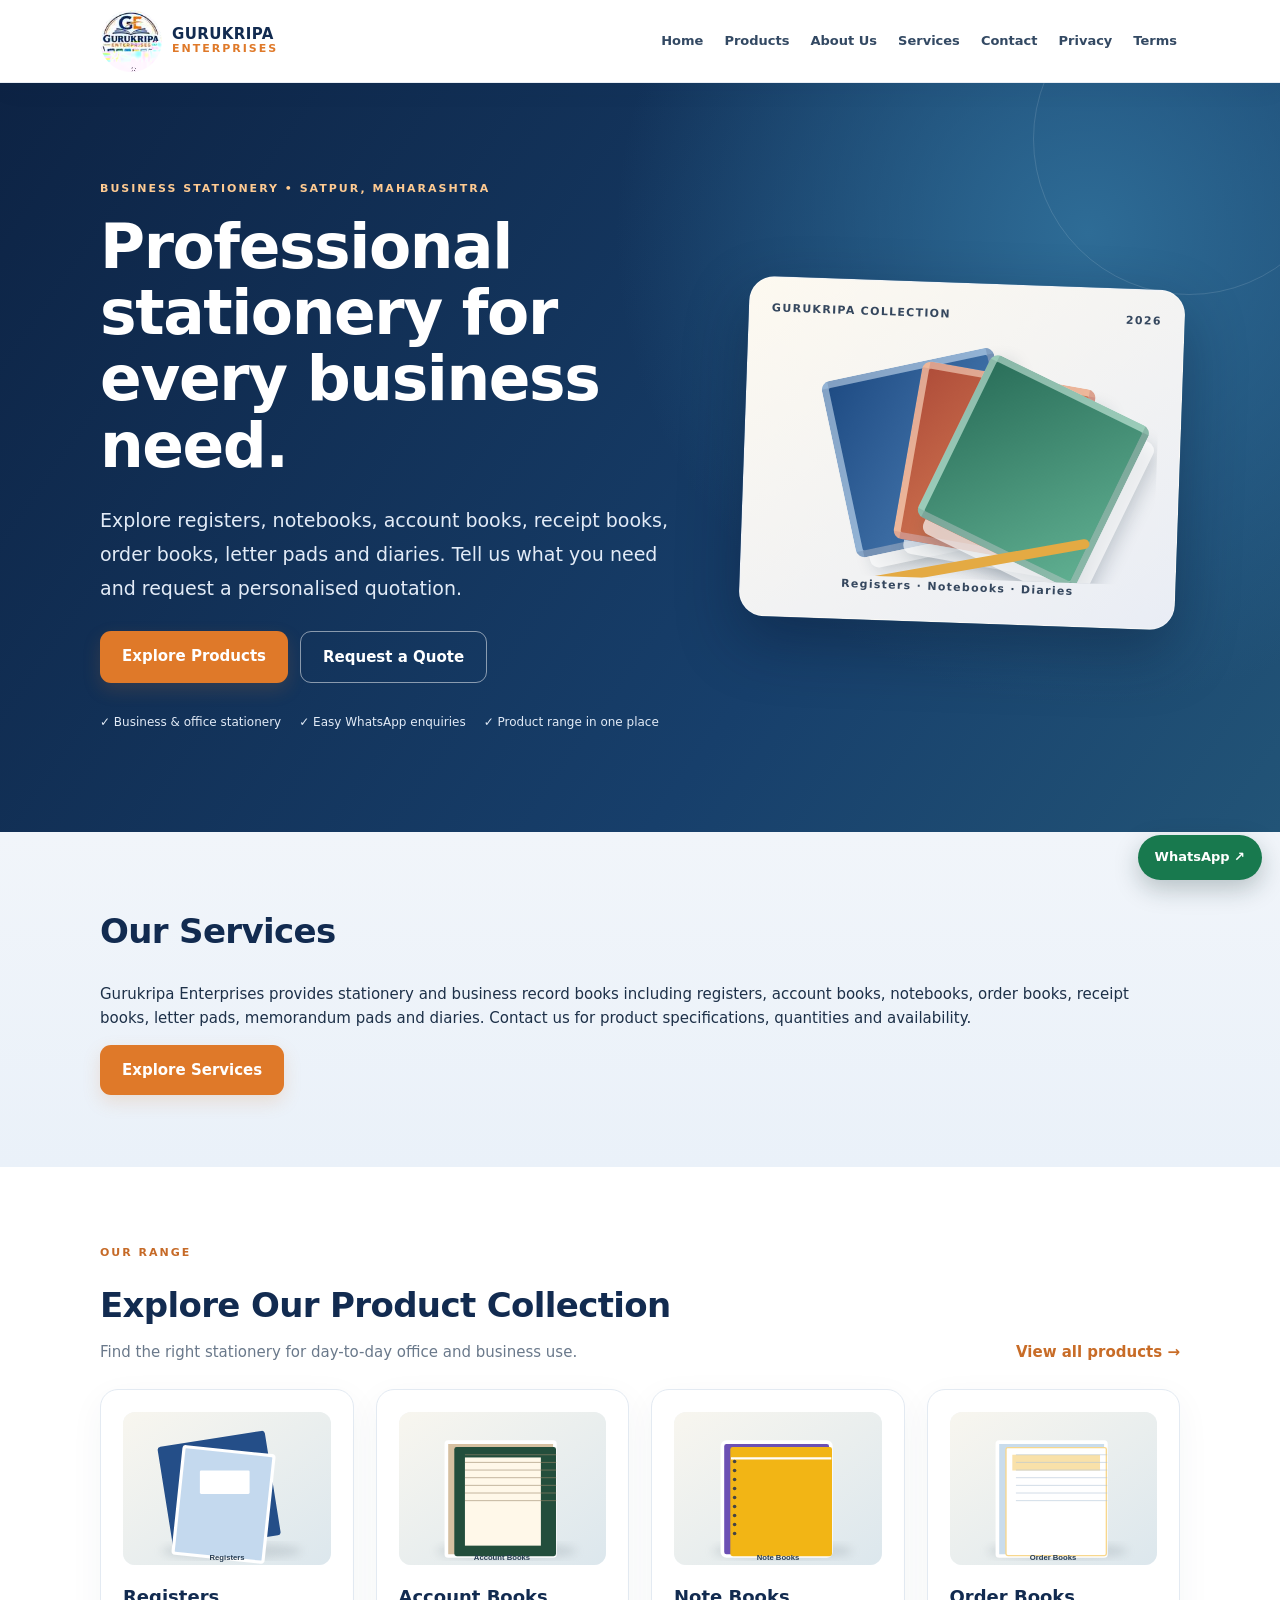
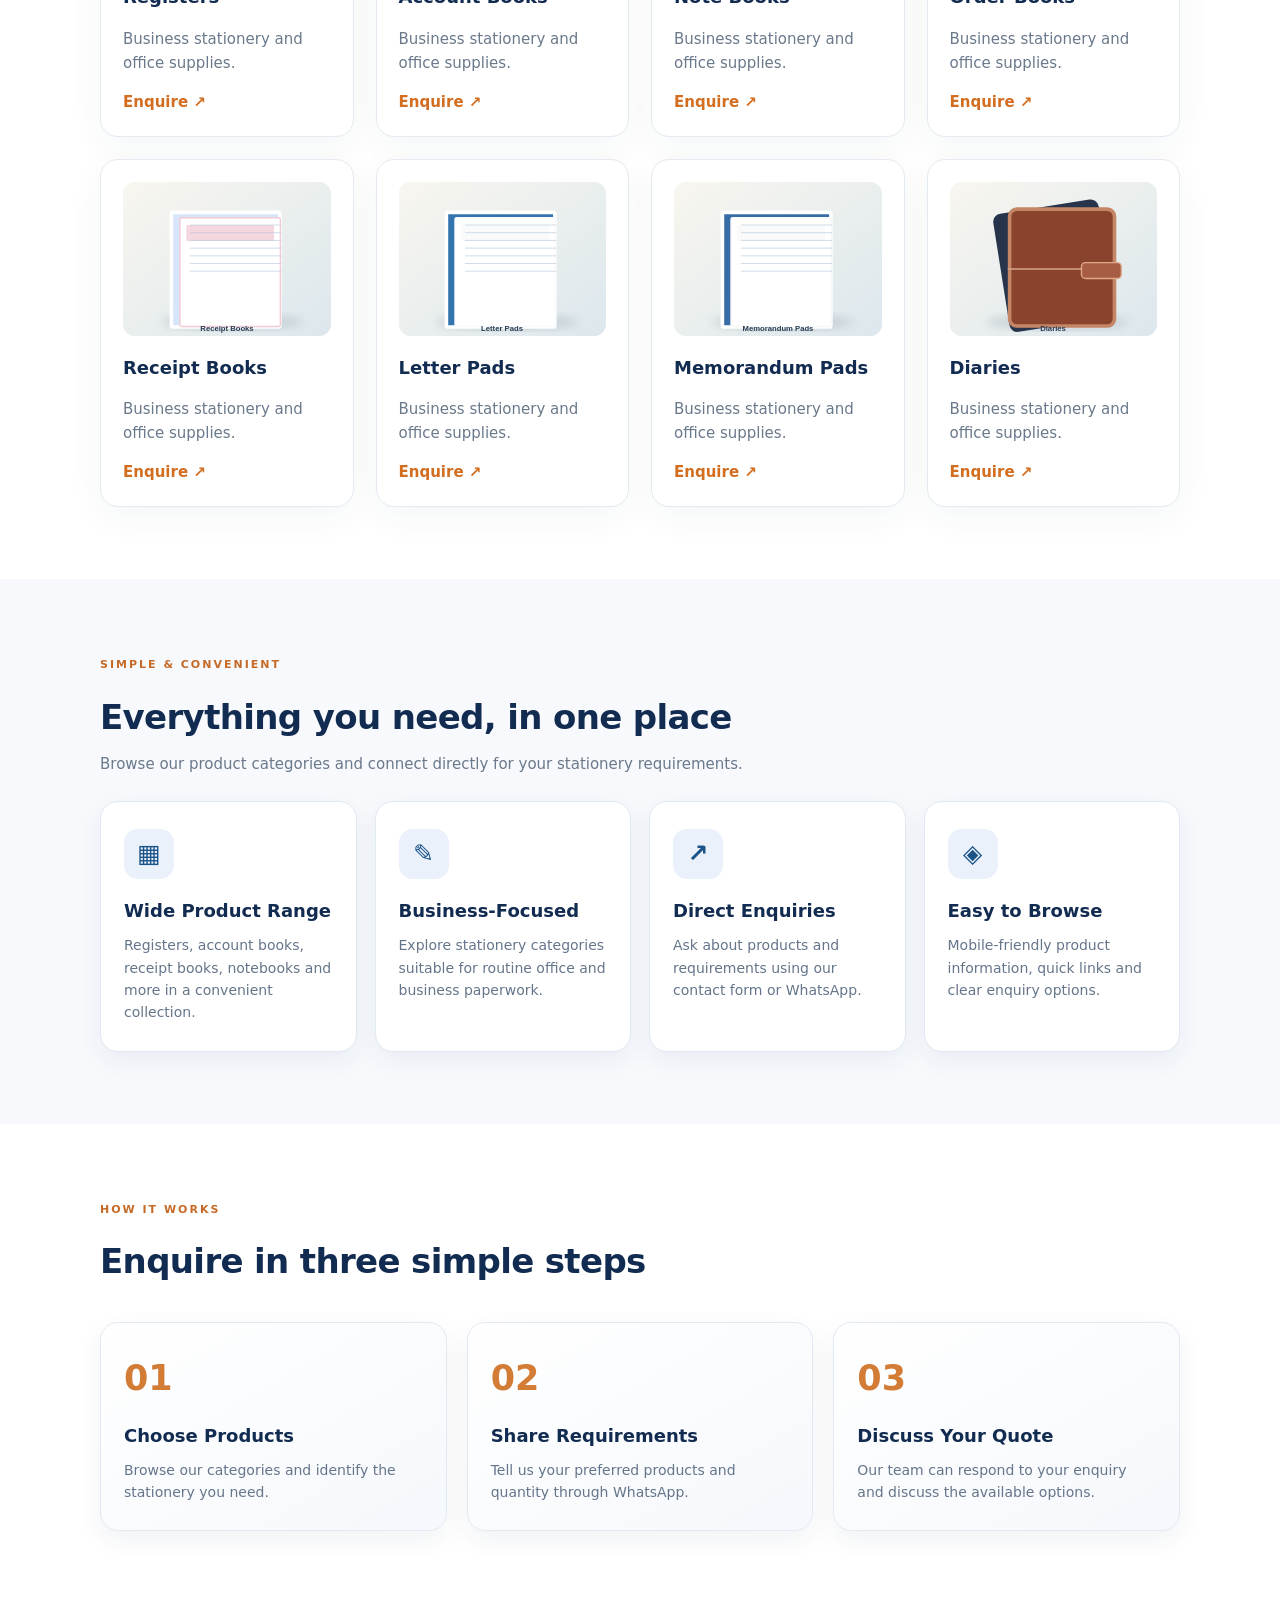
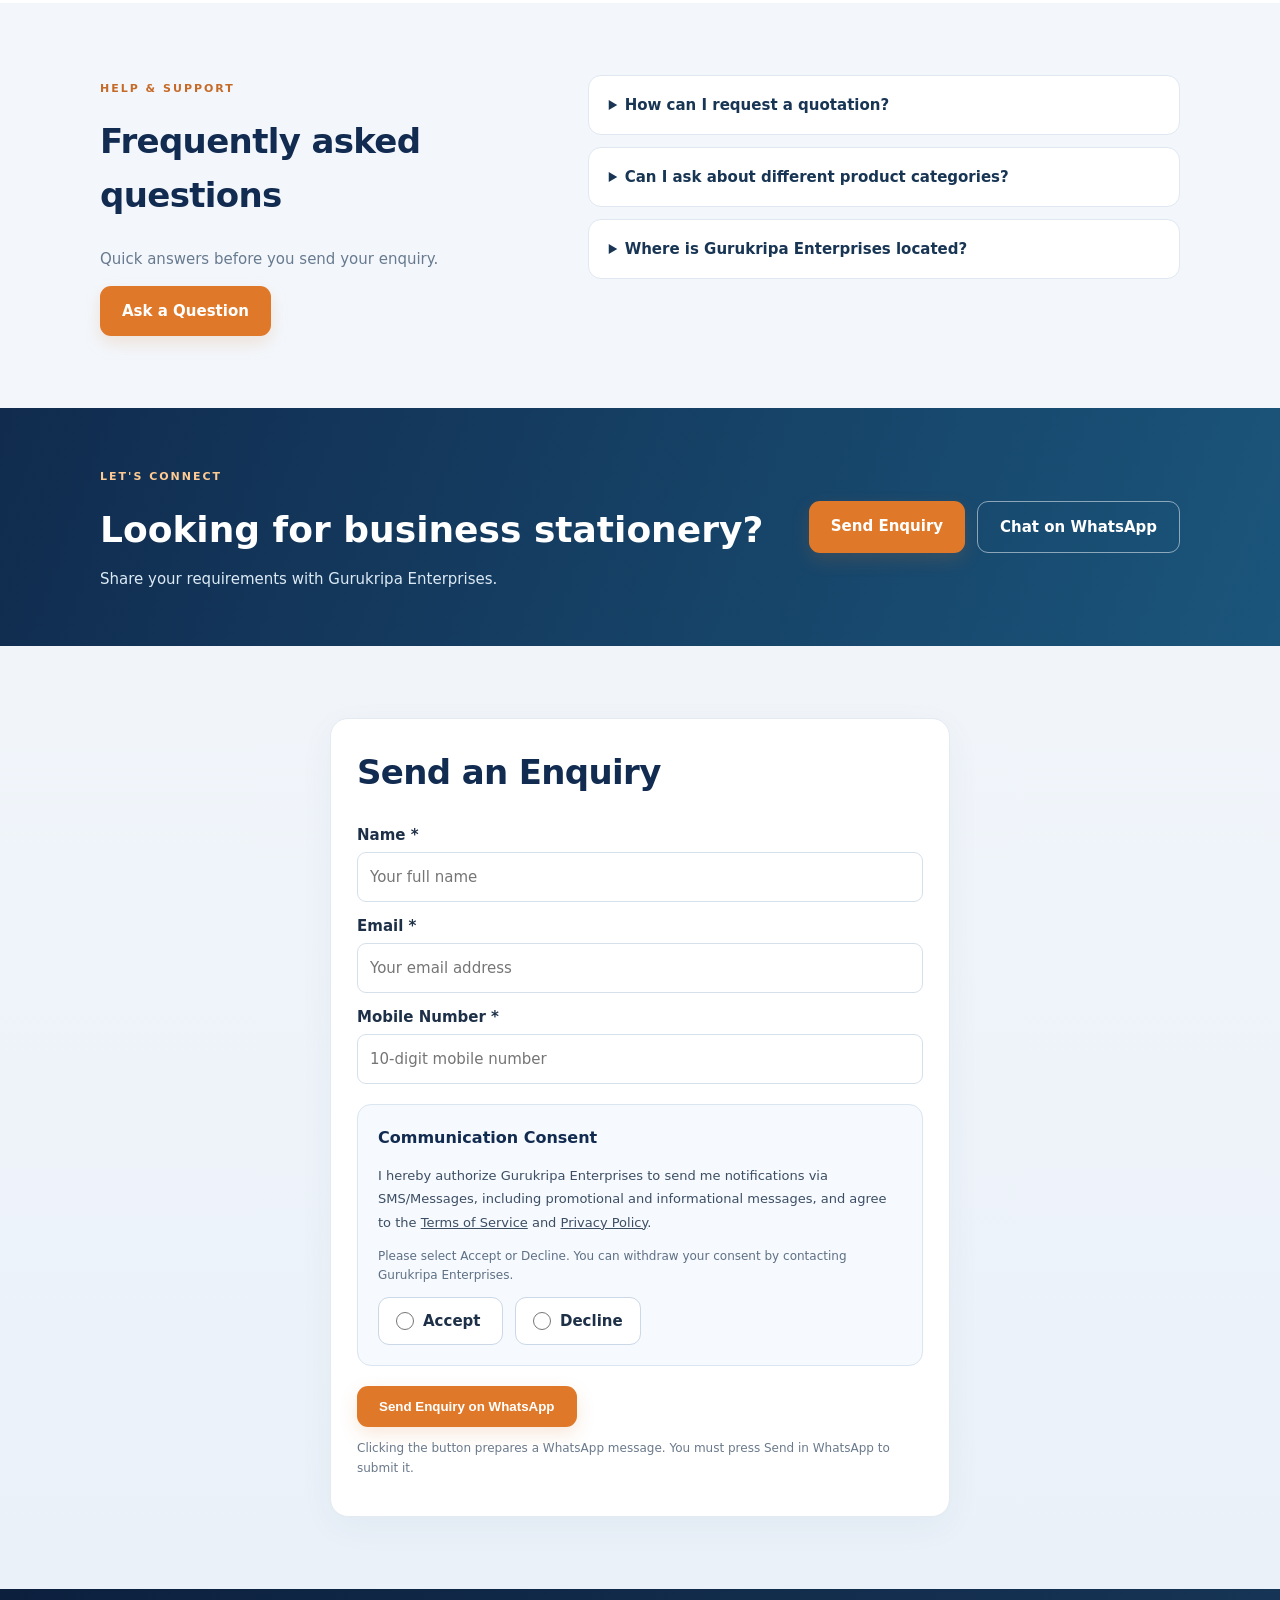
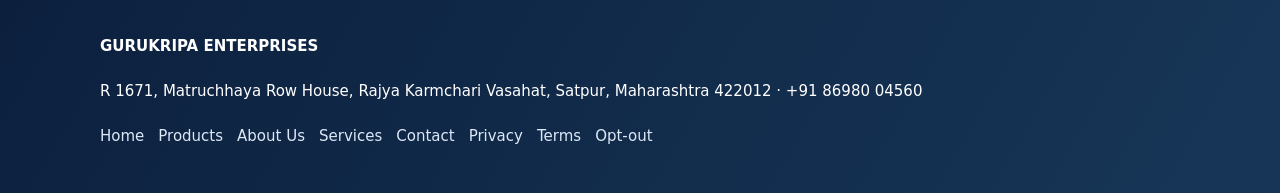
==== commit 034d2fb8: "Use official logo image and add social preview metadata" ====
--- a/index.html
+++ b/index.html
@@ -1 +1 @@
-<!doctype html><html lang="en"><head><meta charset="utf-8"><meta name="viewport" content="width=device-width, initial-scale=1"><link rel="stylesheet" href="/style.css"><meta name="description" content="Gurukripa Enterprises in Satpur, Maharashtra offers registers, account books, notebooks, order books, receipt books, letter pads, memorandum pads and diaries. Call or WhatsApp for product enquiries."><meta name="keywords" content="Gurukripa Enterprises, stationery supplier Satpur, business stationery Maharashtra, registers, account books, notebooks, order books, receipt books, letter pads, memorandum pads, diaries, office stationery"><meta name="robots" content="index,follow"><link rel="canonical" href="https://gkripaentp.in/"><meta property="og:type" content="website"><meta property="og:site_name" content="Gurukripa Enterprises"><meta property="og:title" content="Gurukripa Enterprises | Business Stationery, Registers & Account Books"><meta property="og:description" content="Gurukripa Enterprises in Satpur, Maharashtra offers registers, account books, notebooks, order books, receipt books, letter pads, memorandum pads and diaries. Call or WhatsApp for product enquiries."><meta property="og:url" content="https://gkripaentp.in/"><meta name="twitter:card" content="summary"><meta name="twitter:title" content="Gurukripa Enterprises | Business Stationery, Registers & Account Books"><meta name="twitter:description" content="Gurukripa Enterprises in Satpur, Maharashtra offers registers, account books, notebooks, order books, receipt books, letter pads, memorandum pads and diaries. Call or WhatsApp for product enquiries."><link rel="icon" type="image/jpeg" id="site-favicon"><script defer src="/brand-assets.js"></script><title>Gurukripa Enterprises | Business Stationery, Registers & Account Books</title><script type="application/ld+json">{"@context":"https://schema.org","@type":"LocalBusiness","name":"Gurukripa Enterprises","url":"https://gkripaentp.in/","telephone":"+91-8698004560","address":{"@type":"PostalAddress","streetAddress":"R 1671, Matruchhaya Row House, Rajya Karmchari Vasahat, Satpur","addressLocality":"Satpur","addressRegion":"Maharashtra","postalCode":"422012","addressCountry":"IN"},"description":"Gurukripa Enterprises in Satpur, Maharashtra offers registers, account books, notebooks, order books, receipt books, letter pads, memorandum pads and diaries. Call or WhatsApp for product enquiries.","areaServed":"Maharashtra, India","knowsAbout":["Registers","Account Books","Note Books","Order Books","Receipt Books","Letter Pads","Memorandum Pads","Diaries"]}</script></head><body><header><div class="wrap"><a class="brand-lockup" href="/" aria-label="Gurukripa Enterprises home"><img class="brand-logo" data-brand-logo alt="Gurukripa Enterprises official logo" width="64" height="64"><span>GURUKRIPA <b>ENTERPRISES</b></span></a><nav><a href="/">Home</a><a href="/products.html">Products</a><a href="/about.html">About Us</a><a href="/services.html">Services</a><a href="/contact.html">Contact</a><a href="/privacy-policy.html">Privacy</a><a href="/terms-and-conditions.html">Terms</a></nav></div></header><section class="hero"><div class="wrap"><div class="hero-premium"><div class="hero-copy"><span class="eyebrow">BUSINESS STATIONERY • SATPUR, MAHARASHTRA</span><h1>Professional stationery for every business need.</h1><p>Explore registers, notebooks, account books, receipt books, order books, letter pads and diaries. Tell us what you need and request a personalised quotation.</p><div class="hero-actions"><a class="btn" href="#products">Explore Products</a><a class="btn btn-outline" href="#customer-enquiry">Request a Quote</a></div><div class="hero-points"><span>✓ Business & office stationery</span><span>✓ Easy WhatsApp enquiries</span><span>✓ Product range in one place</span></div></div><div class="hero-visual"><div class="hero-visual-top"><span>GURUKRIPA COLLECTION</span><span>2026</span></div><div class="stationery-art"><div class="art-book art-book-one"></div><div class="art-book art-book-two"></div><div class="art-book art-book-three"></div><div class="art-pencil"></div></div><div class="hero-visual-bottom">Registers · Notebooks · Diaries</div></div></div></div></section><section class="section band" id="services"><div class="wrap"><h2>Our Services</h2><p>Gurukripa Enterprises provides stationery and business record books including registers, account books, notebooks, order books, receipt books, letter pads, memorandum pads and diaries. Contact us for product specifications, quantities and availability.</p><a class="btn" href="/services.html">Explore Services</a></div></section><section id="products" class="section product-showcase"><div class="wrap"><div class="section-heading"><div><span class="eyebrow dark">OUR RANGE</span><h2>Explore Our Product Collection</h2><p>Find the right stationery for day-to-day office and business use.</p></div><a class="text-link" href="/products.html">View all products →</a></div><div class="grid"><div class="card"><img alt="Registers illustrative product image" loading="lazy" width="460" height="340" style="width:100%;height:auto;aspect-ratio:460/340;object-fit:cover;border-radius:9px;display:block;margin-bottom:12px" src="data:image/svg+xml,%3Csvg%20xmlns%3D%22http%3A%2F%2Fwww.w3.org%2F2000%2Fsvg%22%20viewBox%3D%220%200%20460%20340%22%3E%3Cdefs%3E%3ClinearGradient%20id%3D%22bg%22%20x2%3D%221%22%20y2%3D%221%22%3E%3Cstop%20stop-color%3D%22%23f8f6ef%22%2F%3E%3Cstop%20offset%3D%221%22%20stop-color%3D%22%23dce7ed%22%2F%3E%3C%2FlinearGradient%3E%3Cfilter%20id%3D%22s%22%3E%3CfeGaussianBlur%20stdDeviation%3D%229%22%2F%3E%3C%2Ffilter%3E%3C%2Fdefs%3E%3Crect%20width%3D%22460%22%20height%3D%22340%22%20fill%3D%22url(%23bg)%22%2F%3E%3Cellipse%20cx%3D%22240%22%20cy%3D%22309%22%20rx%3D%22155%22%20ry%3D%2218%22%20fill%3D%22%239ca8b0%22%20opacity%3D%22.35%22%20filter%3D%22url(%23s)%22%2F%3E%3Crect%20x%3D%2290%22%20y%3D%2260%22%20width%3D%22240%22%20height%3D%22235%22%20rx%3D%227%22%20fill%3D%22%23244e88%22%20transform%3D%22rotate(-9%20200%20160)%22%2F%3E%3Crect%20x%3D%22126%22%20y%3D%2286%22%20width%3D%22200%22%20height%3D%22238%22%20rx%3D%225%22%20fill%3D%22%23c4d9ee%22%20stroke%3D%22%23fff%22%20stroke-width%3D%227%22%20transform%3D%22rotate(6%20220%20170)%22%2F%3E%3Crect%20x%3D%22170%22%20y%3D%22130%22%20width%3D%22110%22%20height%3D%2252%22%20rx%3D%223%22%20fill%3D%22white%22%2F%3E%3Ctext%20x%3D%22230%22%20y%3D%22330%22%20text-anchor%3D%22middle%22%20font-size%3D%2217%22%20font-family%3D%22Arial%22%20font-weight%3D%22bold%22%20fill%3D%22%23263c52%22%3ERegisters%3C%2Ftext%3E%3C%2Fsvg%3E"><h3>Registers</h3><p>Business stationery and office supplies.</p><a href="https://wa.me/918698004560?text=Enquiry%20for%20Registers">Enquire ↗</a></div><div class="card"><img alt="Account Books illustrative product image" loading="lazy" width="460" height="340" style="width:100%;height:auto;aspect-ratio:460/340;object-fit:cover;border-radius:9px;display:block;margin-bottom:12px" src="data:image/svg+xml,%3Csvg%20xmlns%3D%22http%3A%2F%2Fwww.w3.org%2F2000%2Fsvg%22%20viewBox%3D%220%200%20460%20340%22%3E%3Cdefs%3E%3ClinearGradient%20id%3D%22bg%22%20x2%3D%221%22%20y2%3D%221%22%3E%3Cstop%20stop-color%3D%22%23f8f6ef%22%2F%3E%3Cstop%20offset%3D%221%22%20stop-color%3D%22%23dce7ed%22%2F%3E%3C%2FlinearGradient%3E%3Cfilter%20id%3D%22s%22%3E%3CfeGaussianBlur%20stdDeviation%3D%229%22%2F%3E%3C%2Ffilter%3E%3C%2Fdefs%3E%3Crect%20width%3D%22460%22%20height%3D%22340%22%20fill%3D%22url(%23bg)%22%2F%3E%3Cellipse%20cx%3D%22240%22%20cy%3D%22309%22%20rx%3D%22155%22%20ry%3D%2218%22%20fill%3D%22%239ca8b0%22%20opacity%3D%22.35%22%20filter%3D%22url(%23s)%22%2F%3E%3Crect%20x%3D%22107%22%20y%3D%2267%22%20width%3D%22240%22%20height%3D%22253%22%20rx%3D%224%22%20fill%3D%22%23d6c0a1%22%20stroke%3D%22%23fff%22%20stroke-width%3D%228%22%2F%3E%3Crect%20x%3D%22126%22%20y%3D%2279%22%20width%3D%22222%22%20height%3D%22240%22%20rx%3D%224%22%20fill%3D%22%23234e3c%22%20stroke%3D%22%23234e3c%22%20stroke-width%3D%223%22%2F%3E%3Crect%20x%3D%22148%22%20y%3D%22101%22%20width%3D%22168%22%20height%3D%22196%22%20fill%3D%22%23fff8e9%22%2F%3E%3Cline%20x1%3D%22148%22%20y1%3D%2295%22%20x2%3D%22350%22%20y2%3D%2295%22%20stroke%3D%22%239a876a%22%20stroke-width%3D%222%22%20opacity%3D%22.65%22%2F%3E%3Cline%20x1%3D%22148%22%20y1%3D%22112%22%20x2%3D%22350%22%20y2%3D%22112%22%20stroke%3D%22%239a876a%22%20stroke-width%3D%222%22%20opacity%3D%22.65%22%2F%3E%3Cline%20x1%3D%22148%22%20y1%3D%22129%22%20x2%3D%22350%22%20y2%3D%22129%22%20stroke%3D%22%239a876a%22%20stroke-width%3D%222%22%20opacity%3D%22.65%22%2F%3E%3Cline%20x1%3D%22148%22%20y1%3D%22146%22%20x2%3D%22350%22%20y2%3D%22146%22%20stroke%3D%22%239a876a%22%20stroke-width%3D%222%22%20opacity%3D%22.65%22%2F%3E%3Cline%20x1%3D%22148%22%20y1%3D%22163%22%20x2%3D%22350%22%20y2%3D%22163%22%20stroke%3D%22%239a876a%22%20stroke-width%3D%222%22%20opacity%3D%22.65%22%2F%3E%3Cline%20x1%3D%22148%22%20y1%3D%22180%22%20x2%3D%22350%22%20y2%3D%22180%22%20stroke%3D%22%239a876a%22%20stroke-width%3D%222%22%20opacity%3D%22.65%22%2F%3E%3Cline%20x1%3D%22148%22%20y1%3D%22197%22%20x2%3D%22350%22%20y2%3D%22197%22%20stroke%3D%22%239a876a%22%20stroke-width%3D%222%22%20opacity%3D%22.65%22%2F%3E%3Ctext%20x%3D%22230%22%20y%3D%22330%22%20text-anchor%3D%22middle%22%20font-size%3D%2217%22%20font-family%3D%22Arial%22%20font-weight%3D%22bold%22%20fill%3D%22%23263c52%22%3EAccount%20Books%3C%2Ftext%3E%3C%2Fsvg%3E"><h3>Account Books</h3><p>Business stationery and office supplies.</p><a href="https://wa.me/918698004560?text=Enquiry%20for%20Account%20Books">Enquire ↗</a></div><div class="card"><img alt="Note Books illustrative product image" loading="lazy" width="460" height="340" style="width:100%;height:auto;aspect-ratio:460/340;object-fit:cover;border-radius:9px;display:block;margin-bottom:12px" src="data:image/svg+xml,%3Csvg%20xmlns%3D%22http%3A%2F%2Fwww.w3.org%2F2000%2Fsvg%22%20viewBox%3D%220%200%20460%20340%22%3E%3Cdefs%3E%3ClinearGradient%20id%3D%22bg%22%20x2%3D%221%22%20y2%3D%221%22%3E%3Cstop%20stop-color%3D%22%23f8f6ef%22%2F%3E%3Cstop%20offset%3D%221%22%20stop-color%3D%22%23dce7ed%22%2F%3E%3C%2FlinearGradient%3E%3Cfilter%20id%3D%22s%22%3E%3CfeGaussianBlur%20stdDeviation%3D%229%22%2F%3E%3C%2Ffilter%3E%3C%2Fdefs%3E%3Crect%20width%3D%22460%22%20height%3D%22340%22%20fill%3D%22url(%23bg)%22%2F%3E%3Cellipse%20cx%3D%22240%22%20cy%3D%22309%22%20rx%3D%22155%22%20ry%3D%2218%22%20fill%3D%22%239ca8b0%22%20opacity%3D%22.35%22%20filter%3D%22url(%23s)%22%2F%3E%3Crect%20x%3D%22107%22%20y%3D%2267%22%20width%3D%22240%22%20height%3D%22253%22%20rx%3D%229%22%20fill%3D%22%236c50b4%22%20stroke%3D%22%23fff%22%20stroke-width%3D%228%22%2F%3E%3Crect%20x%3D%22126%22%20y%3D%2279%22%20width%3D%22222%22%20height%3D%22240%22%20rx%3D%224%22%20fill%3D%22%23f2b515%22%20stroke%3D%22%23f2b515%22%20stroke-width%3D%223%22%2F%3E%3Cpath%20d%3D%22M126%20103h222%22%20stroke%3D%22%23fefefe%22%20stroke-width%3D%225%22%2F%3E%3Ccircle%20cx%3D%22134%22%20cy%3D%22110%22%20r%3D%224%22%20fill%3D%22%23444%22%2F%3E%3Ccircle%20cx%3D%22134%22%20cy%3D%22130%22%20r%3D%224%22%20fill%3D%22%23444%22%2F%3E%3Ccircle%20cx%3D%22134%22%20cy%3D%22150%22%20r%3D%224%22%20fill%3D%22%23444%22%2F%3E%3Ccircle%20cx%3D%22134%22%20cy%3D%22170%22%20r%3D%224%22%20fill%3D%22%23444%22%2F%3E%3Ccircle%20cx%3D%22134%22%20cy%3D%22190%22%20r%3D%224%22%20fill%3D%22%23444%22%2F%3E%3Ccircle%20cx%3D%22134%22%20cy%3D%22210%22%20r%3D%224%22%20fill%3D%22%23444%22%2F%3E%3Ccircle%20cx%3D%22134%22%20cy%3D%22230%22%20r%3D%224%22%20fill%3D%22%23444%22%2F%3E%3Ccircle%20cx%3D%22134%22%20cy%3D%22250%22%20r%3D%224%22%20fill%3D%22%23444%22%2F%3E%3Ccircle%20cx%3D%22134%22%20cy%3D%22270%22%20r%3D%224%22%20fill%3D%22%23444%22%2F%3E%3Ctext%20x%3D%22230%22%20y%3D%22330%22%20text-anchor%3D%22middle%22%20font-size%3D%2217%22%20font-family%3D%22Arial%22%20font-weight%3D%22bold%22%20fill%3D%22%23263c52%22%3ENote%20Books%3C%2Ftext%3E%3C%2Fsvg%3E"><h3>Note Books</h3><p>Business stationery and office supplies.</p><a href="https://wa.me/918698004560?text=Enquiry%20for%20Note%20Books">Enquire ↗</a></div><div class="card"><img alt="Order Books illustrative product image" loading="lazy" width="460" height="340" style="width:100%;height:auto;aspect-ratio:460/340;object-fit:cover;border-radius:9px;display:block;margin-bottom:12px" src="data:image/svg+xml,%3Csvg%20xmlns%3D%22http%3A%2F%2Fwww.w3.org%2F2000%2Fsvg%22%20viewBox%3D%220%200%20460%20340%22%3E%3Cdefs%3E%3ClinearGradient%20id%3D%22bg%22%20x2%3D%221%22%20y2%3D%221%22%3E%3Cstop%20stop-color%3D%22%23f8f6ef%22%2F%3E%3Cstop%20offset%3D%221%22%20stop-color%3D%22%23dce7ed%22%2F%3E%3C%2FlinearGradient%3E%3Cfilter%20id%3D%22s%22%3E%3CfeGaussianBlur%20stdDeviation%3D%229%22%2F%3E%3C%2Ffilter%3E%3C%2Fdefs%3E%3Crect%20width%3D%22460%22%20height%3D%22340%22%20fill%3D%22url(%23bg)%22%2F%3E%3Cellipse%20cx%3D%22240%22%20cy%3D%22309%22%20rx%3D%22155%22%20ry%3D%2218%22%20fill%3D%22%239ca8b0%22%20opacity%3D%22.35%22%20filter%3D%22url(%23s)%22%2F%3E%3Crect%20x%3D%22107%22%20y%3D%2267%22%20width%3D%22240%22%20height%3D%22253%22%20rx%3D%224%22%20fill%3D%22%23c9dcec%22%20stroke%3D%22%23fff%22%20stroke-width%3D%228%22%2F%3E%3Crect%20x%3D%22126%22%20y%3D%2279%22%20width%3D%22222%22%20height%3D%22240%22%20rx%3D%224%22%20fill%3D%22%23fff%22%20stroke%3D%22%23f7d78d%22%20stroke-width%3D%223%22%2F%3E%3Crect%20x%3D%22140%22%20y%3D%2295%22%20width%3D%22194%22%20height%3D%2235%22%20fill%3D%22%23f7d78d%22%20opacity%3D%22.75%22%2F%3E%3Cline%20x1%3D%22148%22%20y1%3D%2295%22%20x2%3D%22350%22%20y2%3D%2295%22%20stroke%3D%22%23b3c4d7%22%20stroke-width%3D%222%22%20opacity%3D%22.65%22%2F%3E%3Cline%20x1%3D%22148%22%20y1%3D%22112%22%20x2%3D%22350%22%20y2%3D%22112%22%20stroke%3D%22%23b3c4d7%22%20stroke-width%3D%222%22%20opacity%3D%22.65%22%2F%3E%3Cline%20x1%3D%22148%22%20y1%3D%22129%22%20x2%3D%22350%22%20y2%3D%22129%22%20stroke%3D%22%23b3c4d7%22%20stroke-width%3D%222%22%20opacity%3D%22.65%22%2F%3E%3Cline%20x1%3D%22148%22%20y1%3D%22146%22%20x2%3D%22350%22%20y2%3D%22146%22%20stroke%3D%22%23b3c4d7%22%20stroke-width%3D%222%22%20opacity%3D%22.65%22%2F%3E%3Cline%20x1%3D%22148%22%20y1%3D%22163%22%20x2%3D%22350%22%20y2%3D%22163%22%20stroke%3D%22%23b3c4d7%22%20stroke-width%3D%222%22%20opacity%3D%22.65%22%2F%3E%3Cline%20x1%3D%22148%22%20y1%3D%22180%22%20x2%3D%22350%22%20y2%3D%22180%22%20stroke%3D%22%23b3c4d7%22%20stroke-width%3D%222%22%20opacity%3D%22.65%22%2F%3E%3Cline%20x1%3D%22148%22%20y1%3D%22197%22%20x2%3D%22350%22%20y2%3D%22197%22%20stroke%3D%22%23b3c4d7%22%20stroke-width%3D%222%22%20opacity%3D%22.65%22%2F%3E%3Ctext%20x%3D%22230%22%20y%3D%22330%22%20text-anchor%3D%22middle%22%20font-size%3D%2217%22%20font-family%3D%22Arial%22%20font-weight%3D%22bold%22%20fill%3D%22%23263c52%22%3EOrder%20Books%3C%2Ftext%3E%3C%2Fsvg%3E"><h3>Order Books</h3><p>Business stationery and office supplies.</p><a href="https://wa.me/918698004560?text=Enquiry%20for%20Order%20Books">Enquire ↗</a></div><div class="card"><img alt="Receipt Books illustrative product image" loading="lazy" width="460" height="340" style="width:100%;height:auto;aspect-ratio:460/340;object-fit:cover;border-radius:9px;display:block;margin-bottom:12px" src="data:image/svg+xml,%3Csvg%20xmlns%3D%22http%3A%2F%2Fwww.w3.org%2F2000%2Fsvg%22%20viewBox%3D%220%200%20460%20340%22%3E%3Cdefs%3E%3ClinearGradient%20id%3D%22bg%22%20x2%3D%221%22%20y2%3D%221%22%3E%3Cstop%20stop-color%3D%22%23f8f6ef%22%2F%3E%3Cstop%20offset%3D%221%22%20stop-color%3D%22%23dce7ed%22%2F%3E%3C%2FlinearGradient%3E%3Cfilter%20id%3D%22s%22%3E%3CfeGaussianBlur%20stdDeviation%3D%229%22%2F%3E%3C%2Ffilter%3E%3C%2Fdefs%3E%3Crect%20width%3D%22460%22%20height%3D%22340%22%20fill%3D%22url(%23bg)%22%2F%3E%3Cellipse%20cx%3D%22240%22%20cy%3D%22309%22%20rx%3D%22155%22%20ry%3D%2218%22%20fill%3D%22%239ca8b0%22%20opacity%3D%22.35%22%20filter%3D%22url(%23s)%22%2F%3E%3Crect%20x%3D%22107%22%20y%3D%2267%22%20width%3D%22240%22%20height%3D%22253%22%20rx%3D%224%22%20fill%3D%22%23d6e5fa%22%20stroke%3D%22%23fff%22%20stroke-width%3D%228%22%2F%3E%3Crect%20x%3D%22126%22%20y%3D%2279%22%20width%3D%22222%22%20height%3D%22240%22%20rx%3D%224%22%20fill%3D%22%23fff%22%20stroke%3D%22%23f2cad4%22%20stroke-width%3D%223%22%2F%3E%3Crect%20x%3D%22140%22%20y%3D%2295%22%20width%3D%22194%22%20height%3D%2235%22%20fill%3D%22%23f2cad4%22%20opacity%3D%22.75%22%2F%3E%3Cline%20x1%3D%22148%22%20y1%3D%2295%22%20x2%3D%22350%22%20y2%3D%2295%22%20stroke%3D%22%23b3c4d7%22%20stroke-width%3D%222%22%20opacity%3D%22.65%22%2F%3E%3Cline%20x1%3D%22148%22%20y1%3D%22112%22%20x2%3D%22350%22%20y2%3D%22112%22%20stroke%3D%22%23b3c4d7%22%20stroke-width%3D%222%22%20opacity%3D%22.65%22%2F%3E%3Cline%20x1%3D%22148%22%20y1%3D%22129%22%20x2%3D%22350%22%20y2%3D%22129%22%20stroke%3D%22%23b3c4d7%22%20stroke-width%3D%222%22%20opacity%3D%22.65%22%2F%3E%3Cline%20x1%3D%22148%22%20y1%3D%22146%22%20x2%3D%22350%22%20y2%3D%22146%22%20stroke%3D%22%23b3c4d7%22%20stroke-width%3D%222%22%20opacity%3D%22.65%22%2F%3E%3Cline%20x1%3D%22148%22%20y1%3D%22163%22%20x2%3D%22350%22%20y2%3D%22163%22%20stroke%3D%22%23b3c4d7%22%20stroke-width%3D%222%22%20opacity%3D%22.65%22%2F%3E%3Cline%20x1%3D%22148%22%20y1%3D%22180%22%20x2%3D%22350%22%20y2%3D%22180%22%20stroke%3D%22%23b3c4d7%22%20stroke-width%3D%222%22%20opacity%3D%22.65%22%2F%3E%3Cline%20x1%3D%22148%22%20y1%3D%22197%22%20x2%3D%22350%22%20y2%3D%22197%22%20stroke%3D%22%23b3c4d7%22%20stroke-width%3D%222%22%20opacity%3D%22.65%22%2F%3E%3Ctext%20x%3D%22230%22%20y%3D%22330%22%20text-anchor%3D%22middle%22%20font-size%3D%2217%22%20font-family%3D%22Arial%22%20font-weight%3D%22bold%22%20fill%3D%22%23263c52%22%3EReceipt%20Books%3C%2Ftext%3E%3C%2Fsvg%3E"><h3>Receipt Books</h3><p>Business stationery and office supplies.</p><a href="https://wa.me/918698004560?text=Enquiry%20for%20Receipt%20Books">Enquire ↗</a></div><div class="card"><img alt="Letter Pads illustrative product image" loading="lazy" width="460" height="340" style="width:100%;height:auto;aspect-ratio:460/340;object-fit:cover;border-radius:9px;display:block;margin-bottom:12px" src="data:image/svg+xml,%3Csvg%20xmlns%3D%22http%3A%2F%2Fwww.w3.org%2F2000%2Fsvg%22%20viewBox%3D%220%200%20460%20340%22%3E%3Cdefs%3E%3ClinearGradient%20id%3D%22bg%22%20x2%3D%221%22%20y2%3D%221%22%3E%3Cstop%20stop-color%3D%22%23f8f6ef%22%2F%3E%3Cstop%20offset%3D%221%22%20stop-color%3D%22%23dce7ed%22%2F%3E%3C%2FlinearGradient%3E%3Cfilter%20id%3D%22s%22%3E%3CfeGaussianBlur%20stdDeviation%3D%229%22%2F%3E%3C%2Ffilter%3E%3C%2Fdefs%3E%3Crect%20width%3D%22460%22%20height%3D%22340%22%20fill%3D%22url(%23bg)%22%2F%3E%3Cellipse%20cx%3D%22240%22%20cy%3D%22309%22%20rx%3D%22155%22%20ry%3D%2218%22%20fill%3D%22%239ca8b0%22%20opacity%3D%22.35%22%20filter%3D%22url(%23s)%22%2F%3E%3Crect%20x%3D%22107%22%20y%3D%2267%22%20width%3D%22240%22%20height%3D%22253%22%20rx%3D%224%22%20fill%3D%22%233373ae%22%20stroke%3D%22%23fff%22%20stroke-width%3D%228%22%2F%3E%3Crect%20x%3D%22126%22%20y%3D%2279%22%20width%3D%22222%22%20height%3D%22240%22%20rx%3D%224%22%20fill%3D%22%23fff%22%20stroke%3D%22%23f8f9fd%22%20stroke-width%3D%223%22%2F%3E%3Crect%20x%3D%22140%22%20y%3D%2295%22%20width%3D%22194%22%20height%3D%2235%22%20fill%3D%22%23f8f9fd%22%20opacity%3D%22.75%22%2F%3E%3Cline%20x1%3D%22148%22%20y1%3D%2295%22%20x2%3D%22350%22%20y2%3D%2295%22%20stroke%3D%22%23b3c4d7%22%20stroke-width%3D%222%22%20opacity%3D%22.65%22%2F%3E%3Cline%20x1%3D%22148%22%20y1%3D%22112%22%20x2%3D%22350%22%20y2%3D%22112%22%20stroke%3D%22%23b3c4d7%22%20stroke-width%3D%222%22%20opacity%3D%22.65%22%2F%3E%3Cline%20x1%3D%22148%22%20y1%3D%22129%22%20x2%3D%22350%22%20y2%3D%22129%22%20stroke%3D%22%23b3c4d7%22%20stroke-width%3D%222%22%20opacity%3D%22.65%22%2F%3E%3Cline%20x1%3D%22148%22%20y1%3D%22146%22%20x2%3D%22350%22%20y2%3D%22146%22%20stroke%3D%22%23b3c4d7%22%20stroke-width%3D%222%22%20opacity%3D%22.65%22%2F%3E%3Cline%20x1%3D%22148%22%20y1%3D%22163%22%20x2%3D%22350%22%20y2%3D%22163%22%20stroke%3D%22%23b3c4d7%22%20stroke-width%3D%222%22%20opacity%3D%22.65%22%2F%3E%3Cline%20x1%3D%22148%22%20y1%3D%22180%22%20x2%3D%22350%22%20y2%3D%22180%22%20stroke%3D%22%23b3c4d7%22%20stroke-width%3D%222%22%20opacity%3D%22.65%22%2F%3E%3Cline%20x1%3D%22148%22%20y1%3D%22197%22%20x2%3D%22350%22%20y2%3D%22197%22%20stroke%3D%22%23b3c4d7%22%20stroke-width%3D%222%22%20opacity%3D%22.65%22%2F%3E%3Ctext%20x%3D%22230%22%20y%3D%22330%22%20text-anchor%3D%22middle%22%20font-size%3D%2217%22%20font-family%3D%22Arial%22%20font-weight%3D%22bold%22%20fill%3D%22%23263c52%22%3ELetter%20Pads%3C%2Ftext%3E%3C%2Fsvg%3E"><h3>Letter Pads</h3><p>Business stationery and office supplies.</p><a href="https://wa.me/918698004560?text=Enquiry%20for%20Letter%20Pads">Enquire ↗</a></div><div class="card"><img alt="Memorandum Pads illustrative product image" loading="lazy" width="460" height="340" style="width:100%;height:auto;aspect-ratio:460/340;object-fit:cover;border-radius:9px;display:block;margin-bottom:12px" src="data:image/svg+xml,%3Csvg%20xmlns%3D%22http%3A%2F%2Fwww.w3.org%2F2000%2Fsvg%22%20viewBox%3D%220%200%20460%20340%22%3E%3Cdefs%3E%3ClinearGradient%20id%3D%22bg%22%20x2%3D%221%22%20y2%3D%221%22%3E%3Cstop%20stop-color%3D%22%23f8f6ef%22%2F%3E%3Cstop%20offset%3D%221%22%20stop-color%3D%22%23dce7ed%22%2F%3E%3C%2FlinearGradient%3E%3Cfilter%20id%3D%22s%22%3E%3CfeGaussianBlur%20stdDeviation%3D%229%22%2F%3E%3C%2Ffilter%3E%3C%2Fdefs%3E%3Crect%20width%3D%22460%22%20height%3D%22340%22%20fill%3D%22url(%23bg)%22%2F%3E%3Cellipse%20cx%3D%22240%22%20cy%3D%22309%22%20rx%3D%22155%22%20ry%3D%2218%22%20fill%3D%22%239ca8b0%22%20opacity%3D%22.35%22%20filter%3D%22url(%23s)%22%2F%3E%3Crect%20x%3D%22107%22%20y%3D%2267%22%20width%3D%22240%22%20height%3D%22253%22%20rx%3D%224%22%20fill%3D%22%23376ca7%22%20stroke%3D%22%23fff%22%20stroke-width%3D%228%22%2F%3E%3Crect%20x%3D%22126%22%20y%3D%2279%22%20width%3D%22222%22%20height%3D%22240%22%20rx%3D%224%22%20fill%3D%22%23fff%22%20stroke%3D%22%23f8f8f8%22%20stroke-width%3D%223%22%2F%3E%3Crect%20x%3D%22140%22%20y%3D%2295%22%20width%3D%22194%22%20height%3D%2235%22%20fill%3D%22%23f8f8f8%22%20opacity%3D%22.75%22%2F%3E%3Cline%20x1%3D%22148%22%20y1%3D%2295%22%20x2%3D%22350%22%20y2%3D%2295%22%20stroke%3D%22%23b3c4d7%22%20stroke-width%3D%222%22%20opacity%3D%22.65%22%2F%3E%3Cline%20x1%3D%22148%22%20y1%3D%22112%22%20x2%3D%22350%22%20y2%3D%22112%22%20stroke%3D%22%23b3c4d7%22%20stroke-width%3D%222%22%20opacity%3D%22.65%22%2F%3E%3Cline%20x1%3D%22148%22%20y1%3D%22129%22%20x2%3D%22350%22%20y2%3D%22129%22%20stroke%3D%22%23b3c4d7%22%20stroke-width%3D%222%22%20opacity%3D%22.65%22%2F%3E%3Cline%20x1%3D%22148%22%20y1%3D%22146%22%20x2%3D%22350%22%20y2%3D%22146%22%20stroke%3D%22%23b3c4d7%22%20stroke-width%3D%222%22%20opacity%3D%22.65%22%2F%3E%3Cline%20x1%3D%22148%22%20y1%3D%22163%22%20x2%3D%22350%22%20y2%3D%22163%22%20stroke%3D%22%23b3c4d7%22%20stroke-width%3D%222%22%20opacity%3D%22.65%22%2F%3E%3Cline%20x1%3D%22148%22%20y1%3D%22180%22%20x2%3D%22350%22%20y2%3D%22180%22%20stroke%3D%22%23b3c4d7%22%20stroke-width%3D%222%22%20opacity%3D%22.65%22%2F%3E%3Cline%20x1%3D%22148%22%20y1%3D%22197%22%20x2%3D%22350%22%20y2%3D%22197%22%20stroke%3D%22%23b3c4d7%22%20stroke-width%3D%222%22%20opacity%3D%22.65%22%2F%3E%3Ctext%20x%3D%22230%22%20y%3D%22330%22%20text-anchor%3D%22middle%22%20font-size%3D%2217%22%20font-family%3D%22Arial%22%20font-weight%3D%22bold%22%20fill%3D%22%23263c52%22%3EMemorandum%20Pads%3C%2Ftext%3E%3C%2Fsvg%3E"><h3>Memorandum Pads</h3><p>Business stationery and office supplies.</p><a href="https://wa.me/918698004560?text=Enquiry%20for%20Memorandum%20Pads">Enquire ↗</a></div><div class="card"><img alt="Diaries illustrative product image" loading="lazy" width="460" height="340" style="width:100%;height:auto;aspect-ratio:460/340;object-fit:cover;border-radius:9px;display:block;margin-bottom:12px" src="data:image/svg+xml,%3Csvg%20xmlns%3D%22http%3A%2F%2Fwww.w3.org%2F2000%2Fsvg%22%20viewBox%3D%220%200%20460%20340%22%3E%3Cdefs%3E%3ClinearGradient%20id%3D%22bg%22%20x2%3D%221%22%20y2%3D%221%22%3E%3Cstop%20stop-color%3D%22%23f8f6ef%22%2F%3E%3Cstop%20offset%3D%221%22%20stop-color%3D%22%23dce7ed%22%2F%3E%3C%2FlinearGradient%3E%3Cfilter%20id%3D%22s%22%3E%3CfeGaussianBlur%20stdDeviation%3D%229%22%2F%3E%3C%2Ffilter%3E%3C%2Fdefs%3E%3Crect%20width%3D%22460%22%20height%3D%22340%22%20fill%3D%22url(%23bg)%22%2F%3E%3Cellipse%20cx%3D%22240%22%20cy%3D%22309%22%20rx%3D%22155%22%20ry%3D%2218%22%20fill%3D%22%239ca8b0%22%20opacity%3D%22.35%22%20filter%3D%22url(%23s)%22%2F%3E%3Crect%20x%3D%22112%22%20y%3D%2253%22%20width%3D%22236%22%20height%3D%22264%22%20rx%3D%2218%22%20fill%3D%22%2327344b%22%20transform%3D%22rotate(-9%20230%20170)%22%2F%3E%3Crect%20x%3D%22134%22%20y%3D%2260%22%20width%3D%22232%22%20height%3D%22258%22%20rx%3D%2216%22%20fill%3D%22%238a442e%22%20stroke%3D%22%23c48666%22%20stroke-width%3D%228%22%2F%3E%3Cpath%20d%3D%22M130%20192h235%22%20stroke%3D%22%23d8a58b%22%20stroke-width%3D%223%22%2F%3E%3Crect%20x%3D%22293%22%20y%3D%22178%22%20width%3D%2288%22%20height%3D%2235%22%20rx%3D%229%22%20fill%3D%22%23a75d43%22%20stroke%3D%22%23e1a889%22%20stroke-width%3D%223%22%2F%3E%3Ctext%20x%3D%22230%22%20y%3D%22330%22%20text-anchor%3D%22middle%22%20font-size%3D%2217%22%20font-family%3D%22Arial%22%20font-weight%3D%22bold%22%20fill%3D%22%23263c52%22%3EDiaries%3C%2Ftext%3E%3C%2Fsvg%3E"><h3>Diaries</h3><p>Business stationery and office supplies.</p><a href="https://wa.me/918698004560?text=Enquiry%20for%20Diaries">Enquire ↗</a></div></div></div></section><section class="section features-section"><div class="wrap"><div class="section-heading"><div><span class="eyebrow dark">SIMPLE & CONVENIENT</span><h2>Everything you need, in one place</h2><p>Browse our product categories and connect directly for your stationery requirements.</p></div></div><div class="feature-grid"><article class="feature-card"><span class="feature-icon">▦</span><h3>Wide Product Range</h3><p>Registers, account books, receipt books, notebooks and more in a convenient collection.</p></article><article class="feature-card"><span class="feature-icon">✎</span><h3>Business-Focused</h3><p>Explore stationery categories suitable for routine office and business paperwork.</p></article><article class="feature-card"><span class="feature-icon">↗</span><h3>Direct Enquiries</h3><p>Ask about products and requirements using our contact form or WhatsApp.</p></article><article class="feature-card"><span class="feature-icon">◈</span><h3>Easy to Browse</h3><p>Mobile-friendly product information, quick links and clear enquiry options.</p></article></div></div></section><section class="section steps-section"><div class="wrap"><div class="section-heading"><div><span class="eyebrow dark">HOW IT WORKS</span><h2>Enquire in three simple steps</h2></div></div><div class="steps-grid"><div class="step-card"><span>01</span><h3>Choose Products</h3><p>Browse our categories and identify the stationery you need.</p></div><div class="step-card"><span>02</span><h3>Share Requirements</h3><p>Tell us your preferred products and quantity through WhatsApp.</p></div><div class="step-card"><span>03</span><h3>Discuss Your Quote</h3><p>Our team can respond to your enquiry and discuss the available options.</p></div></div></div></section><section class="section faq-section"><div class="wrap"><div class="faq-layout"><div><span class="eyebrow dark">HELP & SUPPORT</span><h2>Frequently asked questions</h2><p>Quick answers before you send your enquiry.</p><a class="btn" href="#customer-enquiry">Ask a Question</a></div><div class="faq-items"><details><summary>How can I request a quotation?</summary><p>Choose a product category and use its Enquire link, or complete the website enquiry form to prepare a WhatsApp message.</p></details><details><summary>Can I ask about different product categories?</summary><p>Yes. Mention the categories and quantities you are interested in when contacting us.</p></details><details><summary>Where is Gurukripa Enterprises located?</summary><p>R 1671, Matruchhaya Row House, Rajya Karmchari Vasahat, Satpur, Maharashtra 422012.</p></details></div></div></div></section><section class="cta-section"><div class="wrap"><div class="cta-inner"><div><span class="eyebrow">LET'S CONNECT</span><h2>Looking for business stationery?</h2><p>Share your requirements with Gurukripa Enterprises.</p></div><div class="cta-actions"><a class="btn" href="#customer-enquiry">Send Enquiry</a><a class="btn btn-outline" href="https://wa.me/918698004560">Chat on WhatsApp</a></div></div></div></section><section id="customer-enquiry" class="section band"><div class="wrap"><div class="panel" style="max-width:620px;margin:0 auto"><h2>Send an Enquiry</h2><form id="customerEnquiryForm"><label for="enquiryName">Name *</label><input id="enquiryName" name="name" type="text" autocomplete="name" required placeholder="Your full name"><label for="enquiryEmail">Email *</label><input id="enquiryEmail" name="email" type="email" autocomplete="email" required placeholder="Your email address"><label for="enquiryMobile">Mobile Number *</label><input id="enquiryMobile" name="mobile" type="tel" inputmode="numeric" autocomplete="tel-national" maxlength="10" pattern="[0-9]{10}" required placeholder="10-digit mobile number"><div class="consent-box"><p class="consent-heading">Communication Consent</p><p class="consent-copy">I hereby authorize Gurukripa Enterprises to send me notifications via SMS/Messages, including promotional and informational messages, and agree to the <a href="/terms-and-conditions.html">Terms of Service</a> and <a href="/privacy-policy.html">Privacy Policy</a>.</p><p class="consent-note">Please select Accept or Decline. You can withdraw your consent by contacting Gurukripa Enterprises.</p><div class="consent-options"><label><input type="radio" name="marketingConsent" value="Accepted" required> Accept</label><label><input type="radio" name="marketingConsent" value="Declined" required> Decline</label></div></div><button type="submit" class="btn">Send Enquiry on WhatsApp</button></form><p class="muted" style="font-size:12px">Clicking the button prepares a WhatsApp message. You must press Send in WhatsApp to submit it.</p></div></div></section><script>(function(){var f=document.getElementById('customerEnquiryForm');if(!f)return;f.addEventListener('submit',function(e){e.preventDefault();if(!f.reportValidity())return;var name=document.getElementById('enquiryName').value.trim(),email=document.getElementById('enquiryEmail').value.trim(),mobile=document.getElementById('enquiryMobile').value.trim();if(!/^[0-9]{10}$/.test(mobile)){alert('Please enter a valid 10-digit mobile number.');return}var message='New Website Enquiry\nName: '+name+'\nEmail: '+email+'\nMobile: '+mobile+'\nMarketing consent: '+f.elements.marketingConsent.value;window.open('https://wa.me/918698004560?text='+encodeURIComponent(message),'_blank','noopener,noreferrer')})})()</script><a class="floating-whatsapp" href="https://wa.me/918698004560?text=Hello%2C%20I%20would%20like%20to%20enquire%20about%20your%20products." aria-label="Chat with Gurukripa on WhatsApp">WhatsApp ↗</a><footer><div class="wrap"><strong>GURUKRIPA ENTERPRISES</strong><p>R 1671, Matruchhaya Row House, Rajya Karmchari Vasahat, Satpur, Maharashtra 422012 · +91 86980 04560</p><a href="/">Home</a><a href="/products.html">Products</a><a href="/about.html">About Us</a><a href="/services.html">Services</a><a href="/contact.html">Contact</a><a href="/privacy-policy.html">Privacy</a><a href="/terms-and-conditions.html">Terms</a><a href="/sms-preferences.html">Opt-out</a></div></footer></body></html>+<!doctype html><html lang="en"><head><meta charset="utf-8"><meta name="viewport" content="width=device-width, initial-scale=1"><link rel="stylesheet" href="/style.css"><meta name="description" content="Gurukripa Enterprises in Satpur, Maharashtra offers registers, account books, notebooks, order books, receipt books, letter pads, memorandum pads and diaries. Call or WhatsApp for product enquiries."><meta name="keywords" content="Gurukripa Enterprises, stationery supplier Satpur, business stationery Maharashtra, registers, account books, notebooks, order books, receipt books, letter pads, memorandum pads, diaries, office stationery"><meta name="robots" content="index,follow"><link rel="canonical" href="https://gkripaentp.in/"><meta property="og:type" content="website"><meta property="og:site_name" content="Gurukripa Enterprises"><meta property="og:title" content="Gurukripa Enterprises | Business Stationery, Registers & Account Books"><meta property="og:description" content="Gurukripa Enterprises in Satpur, Maharashtra offers registers, account books, notebooks, order books, receipt books, letter pads, memorandum pads and diaries. Call or WhatsApp for product enquiries."><meta property="og:url" content="https://gkripaentp.in/"><meta name="twitter:card" content="summary"><meta name="twitter:title" content="Gurukripa Enterprises | Business Stationery, Registers & Account Books"><meta name="twitter:description" content="Gurukripa Enterprises in Satpur, Maharashtra offers registers, account books, notebooks, order books, receipt books, letter pads, memorandum pads and diaries. Call or WhatsApp for product enquiries."><link rel="icon" type="image/svg+xml" href="/logo.svg"><meta property="og:image" content="https://gkripaentp.in/logo.svg"><meta property="og:image:alt" content="Official Gurukripa Enterprises logo"><meta name="twitter:image" content="https://gkripaentp.in/logo.svg"><title>Gurukripa Enterprises | Business Stationery, Registers & Account Books</title><script type="application/ld+json">{"@context":"https://schema.org","@type":"LocalBusiness","name":"Gurukripa Enterprises","url":"https://gkripaentp.in/","logo":"https://gkripaentp.in/logo.svg","image":"https://gkripaentp.in/logo.svg","telephone":"+91-8698004560","address":{"@type":"PostalAddress","streetAddress":"R 1671, Matruchhaya Row House, Rajya Karmchari Vasahat, Satpur","addressLocality":"Satpur","addressRegion":"Maharashtra","postalCode":"422012","addressCountry":"IN"},"description":"Gurukripa Enterprises in Satpur, Maharashtra offers registers, account books, notebooks, order books, receipt books, letter pads, memorandum pads and diaries. Call or WhatsApp for product enquiries.","areaServed":"Maharashtra, India","knowsAbout":["Registers","Account Books","Note Books","Order Books","Receipt Books","Letter Pads","Memorandum Pads","Diaries"]}</script></head><body><header><div class="wrap"><a class="brand-lockup" href="/" aria-label="Gurukripa Enterprises home"><img class="brand-logo" src="/logo.svg" alt="Gurukripa Enterprises official logo" width="64" height="64"><span>GURUKRIPA <b>ENTERPRISES</b></span></a><nav><a href="/">Home</a><a href="/products.html">Products</a><a href="/about.html">About Us</a><a href="/services.html">Services</a><a href="/contact.html">Contact</a><a href="/privacy-policy.html">Privacy</a><a href="/terms-and-conditions.html">Terms</a></nav></div></header><section class="hero"><div class="wrap"><div class="hero-premium"><div class="hero-copy"><span class="eyebrow">BUSINESS STATIONERY • SATPUR, MAHARASHTRA</span><h1>Professional stationery for every business need.</h1><p>Explore registers, notebooks, account books, receipt books, order books, letter pads and diaries. Tell us what you need and request a personalised quotation.</p><div class="hero-actions"><a class="btn" href="#products">Explore Products</a><a class="btn btn-outline" href="#customer-enquiry">Request a Quote</a></div><div class="hero-points"><span>✓ Business & office stationery</span><span>✓ Easy WhatsApp enquiries</span><span>✓ Product range in one place</span></div></div><div class="hero-visual"><div class="hero-visual-top"><span>GURUKRIPA COLLECTION</span><span>2026</span></div><div class="stationery-art"><div class="art-book art-book-one"></div><div class="art-book art-book-two"></div><div class="art-book art-book-three"></div><div class="art-pencil"></div></div><div class="hero-visual-bottom">Registers · Notebooks · Diaries</div></div></div></div></section><section class="section band" id="services"><div class="wrap"><h2>Our Services</h2><p>Gurukripa Enterprises provides stationery and business record books including registers, account books, notebooks, order books, receipt books, letter pads, memorandum pads and diaries. Contact us for product specifications, quantities and availability.</p><a class="btn" href="/services.html">Explore Services</a></div></section><section id="products" class="section product-showcase"><div class="wrap"><div class="section-heading"><div><span class="eyebrow dark">OUR RANGE</span><h2>Explore Our Product Collection</h2><p>Find the right stationery for day-to-day office and business use.</p></div><a class="text-link" href="/products.html">View all products →</a></div><div class="grid"><div class="card"><img alt="Registers illustrative product image" loading="lazy" width="460" height="340" style="width:100%;height:auto;aspect-ratio:460/340;object-fit:cover;border-radius:9px;display:block;margin-bottom:12px" src="data:image/svg+xml,%3Csvg%20xmlns%3D%22http%3A%2F%2Fwww.w3.org%2F2000%2Fsvg%22%20viewBox%3D%220%200%20460%20340%22%3E%3Cdefs%3E%3ClinearGradient%20id%3D%22bg%22%20x2%3D%221%22%20y2%3D%221%22%3E%3Cstop%20stop-color%3D%22%23f8f6ef%22%2F%3E%3Cstop%20offset%3D%221%22%20stop-color%3D%22%23dce7ed%22%2F%3E%3C%2FlinearGradient%3E%3Cfilter%20id%3D%22s%22%3E%3CfeGaussianBlur%20stdDeviation%3D%229%22%2F%3E%3C%2Ffilter%3E%3C%2Fdefs%3E%3Crect%20width%3D%22460%22%20height%3D%22340%22%20fill%3D%22url(%23bg)%22%2F%3E%3Cellipse%20cx%3D%22240%22%20cy%3D%22309%22%20rx%3D%22155%22%20ry%3D%2218%22%20fill%3D%22%239ca8b0%22%20opacity%3D%22.35%22%20filter%3D%22url(%23s)%22%2F%3E%3Crect%20x%3D%2290%22%20y%3D%2260%22%20width%3D%22240%22%20height%3D%22235%22%20rx%3D%227%22%20fill%3D%22%23244e88%22%20transform%3D%22rotate(-9%20200%20160)%22%2F%3E%3Crect%20x%3D%22126%22%20y%3D%2286%22%20width%3D%22200%22%20height%3D%22238%22%20rx%3D%225%22%20fill%3D%22%23c4d9ee%22%20stroke%3D%22%23fff%22%20stroke-width%3D%227%22%20transform%3D%22rotate(6%20220%20170)%22%2F%3E%3Crect%20x%3D%22170%22%20y%3D%22130%22%20width%3D%22110%22%20height%3D%2252%22%20rx%3D%223%22%20fill%3D%22white%22%2F%3E%3Ctext%20x%3D%22230%22%20y%3D%22330%22%20text-anchor%3D%22middle%22%20font-size%3D%2217%22%20font-family%3D%22Arial%22%20font-weight%3D%22bold%22%20fill%3D%22%23263c52%22%3ERegisters%3C%2Ftext%3E%3C%2Fsvg%3E"><h3>Registers</h3><p>Business stationery and office supplies.</p><a href="https://wa.me/918698004560?text=Enquiry%20for%20Registers">Enquire ↗</a></div><div class="card"><img alt="Account Books illustrative product image" loading="lazy" width="460" height="340" style="width:100%;height:auto;aspect-ratio:460/340;object-fit:cover;border-radius:9px;display:block;margin-bottom:12px" src="data:image/svg+xml,%3Csvg%20xmlns%3D%22http%3A%2F%2Fwww.w3.org%2F2000%2Fsvg%22%20viewBox%3D%220%200%20460%20340%22%3E%3Cdefs%3E%3ClinearGradient%20id%3D%22bg%22%20x2%3D%221%22%20y2%3D%221%22%3E%3Cstop%20stop-color%3D%22%23f8f6ef%22%2F%3E%3Cstop%20offset%3D%221%22%20stop-color%3D%22%23dce7ed%22%2F%3E%3C%2FlinearGradient%3E%3Cfilter%20id%3D%22s%22%3E%3CfeGaussianBlur%20stdDeviation%3D%229%22%2F%3E%3C%2Ffilter%3E%3C%2Fdefs%3E%3Crect%20width%3D%22460%22%20height%3D%22340%22%20fill%3D%22url(%23bg)%22%2F%3E%3Cellipse%20cx%3D%22240%22%20cy%3D%22309%22%20rx%3D%22155%22%20ry%3D%2218%22%20fill%3D%22%239ca8b0%22%20opacity%3D%22.35%22%20filter%3D%22url(%23s)%22%2F%3E%3Crect%20x%3D%22107%22%20y%3D%2267%22%20width%3D%22240%22%20height%3D%22253%22%20rx%3D%224%22%20fill%3D%22%23d6c0a1%22%20stroke%3D%22%23fff%22%20stroke-width%3D%228%22%2F%3E%3Crect%20x%3D%22126%22%20y%3D%2279%22%20width%3D%22222%22%20height%3D%22240%22%20rx%3D%224%22%20fill%3D%22%23234e3c%22%20stroke%3D%22%23234e3c%22%20stroke-width%3D%223%22%2F%3E%3Crect%20x%3D%22148%22%20y%3D%22101%22%20width%3D%22168%22%20height%3D%22196%22%20fill%3D%22%23fff8e9%22%2F%3E%3Cline%20x1%3D%22148%22%20y1%3D%2295%22%20x2%3D%22350%22%20y2%3D%2295%22%20stroke%3D%22%239a876a%22%20stroke-width%3D%222%22%20opacity%3D%22.65%22%2F%3E%3Cline%20x1%3D%22148%22%20y1%3D%22112%22%20x2%3D%22350%22%20y2%3D%22112%22%20stroke%3D%22%239a876a%22%20stroke-width%3D%222%22%20opacity%3D%22.65%22%2F%3E%3Cline%20x1%3D%22148%22%20y1%3D%22129%22%20x2%3D%22350%22%20y2%3D%22129%22%20stroke%3D%22%239a876a%22%20stroke-width%3D%222%22%20opacity%3D%22.65%22%2F%3E%3Cline%20x1%3D%22148%22%20y1%3D%22146%22%20x2%3D%22350%22%20y2%3D%22146%22%20stroke%3D%22%239a876a%22%20stroke-width%3D%222%22%20opacity%3D%22.65%22%2F%3E%3Cline%20x1%3D%22148%22%20y1%3D%22163%22%20x2%3D%22350%22%20y2%3D%22163%22%20stroke%3D%22%239a876a%22%20stroke-width%3D%222%22%20opacity%3D%22.65%22%2F%3E%3Cline%20x1%3D%22148%22%20y1%3D%22180%22%20x2%3D%22350%22%20y2%3D%22180%22%20stroke%3D%22%239a876a%22%20stroke-width%3D%222%22%20opacity%3D%22.65%22%2F%3E%3Cline%20x1%3D%22148%22%20y1%3D%22197%22%20x2%3D%22350%22%20y2%3D%22197%22%20stroke%3D%22%239a876a%22%20stroke-width%3D%222%22%20opacity%3D%22.65%22%2F%3E%3Ctext%20x%3D%22230%22%20y%3D%22330%22%20text-anchor%3D%22middle%22%20font-size%3D%2217%22%20font-family%3D%22Arial%22%20font-weight%3D%22bold%22%20fill%3D%22%23263c52%22%3EAccount%20Books%3C%2Ftext%3E%3C%2Fsvg%3E"><h3>Account Books</h3><p>Business stationery and office supplies.</p><a href="https://wa.me/918698004560?text=Enquiry%20for%20Account%20Books">Enquire ↗</a></div><div class="card"><img alt="Note Books illustrative product image" loading="lazy" width="460" height="340" style="width:100%;height:auto;aspect-ratio:460/340;object-fit:cover;border-radius:9px;display:block;margin-bottom:12px" src="data:image/svg+xml,%3Csvg%20xmlns%3D%22http%3A%2F%2Fwww.w3.org%2F2000%2Fsvg%22%20viewBox%3D%220%200%20460%20340%22%3E%3Cdefs%3E%3ClinearGradient%20id%3D%22bg%22%20x2%3D%221%22%20y2%3D%221%22%3E%3Cstop%20stop-color%3D%22%23f8f6ef%22%2F%3E%3Cstop%20offset%3D%221%22%20stop-color%3D%22%23dce7ed%22%2F%3E%3C%2FlinearGradient%3E%3Cfilter%20id%3D%22s%22%3E%3CfeGaussianBlur%20stdDeviation%3D%229%22%2F%3E%3C%2Ffilter%3E%3C%2Fdefs%3E%3Crect%20width%3D%22460%22%20height%3D%22340%22%20fill%3D%22url(%23bg)%22%2F%3E%3Cellipse%20cx%3D%22240%22%20cy%3D%22309%22%20rx%3D%22155%22%20ry%3D%2218%22%20fill%3D%22%239ca8b0%22%20opacity%3D%22.35%22%20filter%3D%22url(%23s)%22%2F%3E%3Crect%20x%3D%22107%22%20y%3D%2267%22%20width%3D%22240%22%20height%3D%22253%22%20rx%3D%229%22%20fill%3D%22%236c50b4%22%20stroke%3D%22%23fff%22%20stroke-width%3D%228%22%2F%3E%3Crect%20x%3D%22126%22%20y%3D%2279%22%20width%3D%22222%22%20height%3D%22240%22%20rx%3D%224%22%20fill%3D%22%23f2b515%22%20stroke%3D%22%23f2b515%22%20stroke-width%3D%223%22%2F%3E%3Cpath%20d%3D%22M126%20103h222%22%20stroke%3D%22%23fefefe%22%20stroke-width%3D%225%22%2F%3E%3Ccircle%20cx%3D%22134%22%20cy%3D%22110%22%20r%3D%224%22%20fill%3D%22%23444%22%2F%3E%3Ccircle%20cx%3D%22134%22%20cy%3D%22130%22%20r%3D%224%22%20fill%3D%22%23444%22%2F%3E%3Ccircle%20cx%3D%22134%22%20cy%3D%22150%22%20r%3D%224%22%20fill%3D%22%23444%22%2F%3E%3Ccircle%20cx%3D%22134%22%20cy%3D%22170%22%20r%3D%224%22%20fill%3D%22%23444%22%2F%3E%3Ccircle%20cx%3D%22134%22%20cy%3D%22190%22%20r%3D%224%22%20fill%3D%22%23444%22%2F%3E%3Ccircle%20cx%3D%22134%22%20cy%3D%22210%22%20r%3D%224%22%20fill%3D%22%23444%22%2F%3E%3Ccircle%20cx%3D%22134%22%20cy%3D%22230%22%20r%3D%224%22%20fill%3D%22%23444%22%2F%3E%3Ccircle%20cx%3D%22134%22%20cy%3D%22250%22%20r%3D%224%22%20fill%3D%22%23444%22%2F%3E%3Ccircle%20cx%3D%22134%22%20cy%3D%22270%22%20r%3D%224%22%20fill%3D%22%23444%22%2F%3E%3Ctext%20x%3D%22230%22%20y%3D%22330%22%20text-anchor%3D%22middle%22%20font-size%3D%2217%22%20font-family%3D%22Arial%22%20font-weight%3D%22bold%22%20fill%3D%22%23263c52%22%3ENote%20Books%3C%2Ftext%3E%3C%2Fsvg%3E"><h3>Note Books</h3><p>Business stationery and office supplies.</p><a href="https://wa.me/918698004560?text=Enquiry%20for%20Note%20Books">Enquire ↗</a></div><div class="card"><img alt="Order Books illustrative product image" loading="lazy" width="460" height="340" style="width:100%;height:auto;aspect-ratio:460/340;object-fit:cover;border-radius:9px;display:block;margin-bottom:12px" src="data:image/svg+xml,%3Csvg%20xmlns%3D%22http%3A%2F%2Fwww.w3.org%2F2000%2Fsvg%22%20viewBox%3D%220%200%20460%20340%22%3E%3Cdefs%3E%3ClinearGradient%20id%3D%22bg%22%20x2%3D%221%22%20y2%3D%221%22%3E%3Cstop%20stop-color%3D%22%23f8f6ef%22%2F%3E%3Cstop%20offset%3D%221%22%20stop-color%3D%22%23dce7ed%22%2F%3E%3C%2FlinearGradient%3E%3Cfilter%20id%3D%22s%22%3E%3CfeGaussianBlur%20stdDeviation%3D%229%22%2F%3E%3C%2Ffilter%3E%3C%2Fdefs%3E%3Crect%20width%3D%22460%22%20height%3D%22340%22%20fill%3D%22url(%23bg)%22%2F%3E%3Cellipse%20cx%3D%22240%22%20cy%3D%22309%22%20rx%3D%22155%22%20ry%3D%2218%22%20fill%3D%22%239ca8b0%22%20opacity%3D%22.35%22%20filter%3D%22url(%23s)%22%2F%3E%3Crect%20x%3D%22107%22%20y%3D%2267%22%20width%3D%22240%22%20height%3D%22253%22%20rx%3D%224%22%20fill%3D%22%23c9dcec%22%20stroke%3D%22%23fff%22%20stroke-width%3D%228%22%2F%3E%3Crect%20x%3D%22126%22%20y%3D%2279%22%20width%3D%22222%22%20height%3D%22240%22%20rx%3D%224%22%20fill%3D%22%23fff%22%20stroke%3D%22%23f7d78d%22%20stroke-width%3D%223%22%2F%3E%3Crect%20x%3D%22140%22%20y%3D%2295%22%20width%3D%22194%22%20height%3D%2235%22%20fill%3D%22%23f7d78d%22%20opacity%3D%22.75%22%2F%3E%3Cline%20x1%3D%22148%22%20y1%3D%2295%22%20x2%3D%22350%22%20y2%3D%2295%22%20stroke%3D%22%23b3c4d7%22%20stroke-width%3D%222%22%20opacity%3D%22.65%22%2F%3E%3Cline%20x1%3D%22148%22%20y1%3D%22112%22%20x2%3D%22350%22%20y2%3D%22112%22%20stroke%3D%22%23b3c4d7%22%20stroke-width%3D%222%22%20opacity%3D%22.65%22%2F%3E%3Cline%20x1%3D%22148%22%20y1%3D%22129%22%20x2%3D%22350%22%20y2%3D%22129%22%20stroke%3D%22%23b3c4d7%22%20stroke-width%3D%222%22%20opacity%3D%22.65%22%2F%3E%3Cline%20x1%3D%22148%22%20y1%3D%22146%22%20x2%3D%22350%22%20y2%3D%22146%22%20stroke%3D%22%23b3c4d7%22%20stroke-width%3D%222%22%20opacity%3D%22.65%22%2F%3E%3Cline%20x1%3D%22148%22%20y1%3D%22163%22%20x2%3D%22350%22%20y2%3D%22163%22%20stroke%3D%22%23b3c4d7%22%20stroke-width%3D%222%22%20opacity%3D%22.65%22%2F%3E%3Cline%20x1%3D%22148%22%20y1%3D%22180%22%20x2%3D%22350%22%20y2%3D%22180%22%20stroke%3D%22%23b3c4d7%22%20stroke-width%3D%222%22%20opacity%3D%22.65%22%2F%3E%3Cline%20x1%3D%22148%22%20y1%3D%22197%22%20x2%3D%22350%22%20y2%3D%22197%22%20stroke%3D%22%23b3c4d7%22%20stroke-width%3D%222%22%20opacity%3D%22.65%22%2F%3E%3Ctext%20x%3D%22230%22%20y%3D%22330%22%20text-anchor%3D%22middle%22%20font-size%3D%2217%22%20font-family%3D%22Arial%22%20font-weight%3D%22bold%22%20fill%3D%22%23263c52%22%3EOrder%20Books%3C%2Ftext%3E%3C%2Fsvg%3E"><h3>Order Books</h3><p>Business stationery and office supplies.</p><a href="https://wa.me/918698004560?text=Enquiry%20for%20Order%20Books">Enquire ↗</a></div><div class="card"><img alt="Receipt Books illustrative product image" loading="lazy" width="460" height="340" style="width:100%;height:auto;aspect-ratio:460/340;object-fit:cover;border-radius:9px;display:block;margin-bottom:12px" src="data:image/svg+xml,%3Csvg%20xmlns%3D%22http%3A%2F%2Fwww.w3.org%2F2000%2Fsvg%22%20viewBox%3D%220%200%20460%20340%22%3E%3Cdefs%3E%3ClinearGradient%20id%3D%22bg%22%20x2%3D%221%22%20y2%3D%221%22%3E%3Cstop%20stop-color%3D%22%23f8f6ef%22%2F%3E%3Cstop%20offset%3D%221%22%20stop-color%3D%22%23dce7ed%22%2F%3E%3C%2FlinearGradient%3E%3Cfilter%20id%3D%22s%22%3E%3CfeGaussianBlur%20stdDeviation%3D%229%22%2F%3E%3C%2Ffilter%3E%3C%2Fdefs%3E%3Crect%20width%3D%22460%22%20height%3D%22340%22%20fill%3D%22url(%23bg)%22%2F%3E%3Cellipse%20cx%3D%22240%22%20cy%3D%22309%22%20rx%3D%22155%22%20ry%3D%2218%22%20fill%3D%22%239ca8b0%22%20opacity%3D%22.35%22%20filter%3D%22url(%23s)%22%2F%3E%3Crect%20x%3D%22107%22%20y%3D%2267%22%20width%3D%22240%22%20height%3D%22253%22%20rx%3D%224%22%20fill%3D%22%23d6e5fa%22%20stroke%3D%22%23fff%22%20stroke-width%3D%228%22%2F%3E%3Crect%20x%3D%22126%22%20y%3D%2279%22%20width%3D%22222%22%20height%3D%22240%22%20rx%3D%224%22%20fill%3D%22%23fff%22%20stroke%3D%22%23f2cad4%22%20stroke-width%3D%223%22%2F%3E%3Crect%20x%3D%22140%22%20y%3D%2295%22%20width%3D%22194%22%20height%3D%2235%22%20fill%3D%22%23f2cad4%22%20opacity%3D%22.75%22%2F%3E%3Cline%20x1%3D%22148%22%20y1%3D%2295%22%20x2%3D%22350%22%20y2%3D%2295%22%20stroke%3D%22%23b3c4d7%22%20stroke-width%3D%222%22%20opacity%3D%22.65%22%2F%3E%3Cline%20x1%3D%22148%22%20y1%3D%22112%22%20x2%3D%22350%22%20y2%3D%22112%22%20stroke%3D%22%23b3c4d7%22%20stroke-width%3D%222%22%20opacity%3D%22.65%22%2F%3E%3Cline%20x1%3D%22148%22%20y1%3D%22129%22%20x2%3D%22350%22%20y2%3D%22129%22%20stroke%3D%22%23b3c4d7%22%20stroke-width%3D%222%22%20opacity%3D%22.65%22%2F%3E%3Cline%20x1%3D%22148%22%20y1%3D%22146%22%20x2%3D%22350%22%20y2%3D%22146%22%20stroke%3D%22%23b3c4d7%22%20stroke-width%3D%222%22%20opacity%3D%22.65%22%2F%3E%3Cline%20x1%3D%22148%22%20y1%3D%22163%22%20x2%3D%22350%22%20y2%3D%22163%22%20stroke%3D%22%23b3c4d7%22%20stroke-width%3D%222%22%20opacity%3D%22.65%22%2F%3E%3Cline%20x1%3D%22148%22%20y1%3D%22180%22%20x2%3D%22350%22%20y2%3D%22180%22%20stroke%3D%22%23b3c4d7%22%20stroke-width%3D%222%22%20opacity%3D%22.65%22%2F%3E%3Cline%20x1%3D%22148%22%20y1%3D%22197%22%20x2%3D%22350%22%20y2%3D%22197%22%20stroke%3D%22%23b3c4d7%22%20stroke-width%3D%222%22%20opacity%3D%22.65%22%2F%3E%3Ctext%20x%3D%22230%22%20y%3D%22330%22%20text-anchor%3D%22middle%22%20font-size%3D%2217%22%20font-family%3D%22Arial%22%20font-weight%3D%22bold%22%20fill%3D%22%23263c52%22%3EReceipt%20Books%3C%2Ftext%3E%3C%2Fsvg%3E"><h3>Receipt Books</h3><p>Business stationery and office supplies.</p><a href="https://wa.me/918698004560?text=Enquiry%20for%20Receipt%20Books">Enquire ↗</a></div><div class="card"><img alt="Letter Pads illustrative product image" loading="lazy" width="460" height="340" style="width:100%;height:auto;aspect-ratio:460/340;object-fit:cover;border-radius:9px;display:block;margin-bottom:12px" src="data:image/svg+xml,%3Csvg%20xmlns%3D%22http%3A%2F%2Fwww.w3.org%2F2000%2Fsvg%22%20viewBox%3D%220%200%20460%20340%22%3E%3Cdefs%3E%3ClinearGradient%20id%3D%22bg%22%20x2%3D%221%22%20y2%3D%221%22%3E%3Cstop%20stop-color%3D%22%23f8f6ef%22%2F%3E%3Cstop%20offset%3D%221%22%20stop-color%3D%22%23dce7ed%22%2F%3E%3C%2FlinearGradient%3E%3Cfilter%20id%3D%22s%22%3E%3CfeGaussianBlur%20stdDeviation%3D%229%22%2F%3E%3C%2Ffilter%3E%3C%2Fdefs%3E%3Crect%20width%3D%22460%22%20height%3D%22340%22%20fill%3D%22url(%23bg)%22%2F%3E%3Cellipse%20cx%3D%22240%22%20cy%3D%22309%22%20rx%3D%22155%22%20ry%3D%2218%22%20fill%3D%22%239ca8b0%22%20opacity%3D%22.35%22%20filter%3D%22url(%23s)%22%2F%3E%3Crect%20x%3D%22107%22%20y%3D%2267%22%20width%3D%22240%22%20height%3D%22253%22%20rx%3D%224%22%20fill%3D%22%233373ae%22%20stroke%3D%22%23fff%22%20stroke-width%3D%228%22%2F%3E%3Crect%20x%3D%22126%22%20y%3D%2279%22%20width%3D%22222%22%20height%3D%22240%22%20rx%3D%224%22%20fill%3D%22%23fff%22%20stroke%3D%22%23f8f9fd%22%20stroke-width%3D%223%22%2F%3E%3Crect%20x%3D%22140%22%20y%3D%2295%22%20width%3D%22194%22%20height%3D%2235%22%20fill%3D%22%23f8f9fd%22%20opacity%3D%22.75%22%2F%3E%3Cline%20x1%3D%22148%22%20y1%3D%2295%22%20x2%3D%22350%22%20y2%3D%2295%22%20stroke%3D%22%23b3c4d7%22%20stroke-width%3D%222%22%20opacity%3D%22.65%22%2F%3E%3Cline%20x1%3D%22148%22%20y1%3D%22112%22%20x2%3D%22350%22%20y2%3D%22112%22%20stroke%3D%22%23b3c4d7%22%20stroke-width%3D%222%22%20opacity%3D%22.65%22%2F%3E%3Cline%20x1%3D%22148%22%20y1%3D%22129%22%20x2%3D%22350%22%20y2%3D%22129%22%20stroke%3D%22%23b3c4d7%22%20stroke-width%3D%222%22%20opacity%3D%22.65%22%2F%3E%3Cline%20x1%3D%22148%22%20y1%3D%22146%22%20x2%3D%22350%22%20y2%3D%22146%22%20stroke%3D%22%23b3c4d7%22%20stroke-width%3D%222%22%20opacity%3D%22.65%22%2F%3E%3Cline%20x1%3D%22148%22%20y1%3D%22163%22%20x2%3D%22350%22%20y2%3D%22163%22%20stroke%3D%22%23b3c4d7%22%20stroke-width%3D%222%22%20opacity%3D%22.65%22%2F%3E%3Cline%20x1%3D%22148%22%20y1%3D%22180%22%20x2%3D%22350%22%20y2%3D%22180%22%20stroke%3D%22%23b3c4d7%22%20stroke-width%3D%222%22%20opacity%3D%22.65%22%2F%3E%3Cline%20x1%3D%22148%22%20y1%3D%22197%22%20x2%3D%22350%22%20y2%3D%22197%22%20stroke%3D%22%23b3c4d7%22%20stroke-width%3D%222%22%20opacity%3D%22.65%22%2F%3E%3Ctext%20x%3D%22230%22%20y%3D%22330%22%20text-anchor%3D%22middle%22%20font-size%3D%2217%22%20font-family%3D%22Arial%22%20font-weight%3D%22bold%22%20fill%3D%22%23263c52%22%3ELetter%20Pads%3C%2Ftext%3E%3C%2Fsvg%3E"><h3>Letter Pads</h3><p>Business stationery and office supplies.</p><a href="https://wa.me/918698004560?text=Enquiry%20for%20Letter%20Pads">Enquire ↗</a></div><div class="card"><img alt="Memorandum Pads illustrative product image" loading="lazy" width="460" height="340" style="width:100%;height:auto;aspect-ratio:460/340;object-fit:cover;border-radius:9px;display:block;margin-bottom:12px" src="data:image/svg+xml,%3Csvg%20xmlns%3D%22http%3A%2F%2Fwww.w3.org%2F2000%2Fsvg%22%20viewBox%3D%220%200%20460%20340%22%3E%3Cdefs%3E%3ClinearGradient%20id%3D%22bg%22%20x2%3D%221%22%20y2%3D%221%22%3E%3Cstop%20stop-color%3D%22%23f8f6ef%22%2F%3E%3Cstop%20offset%3D%221%22%20stop-color%3D%22%23dce7ed%22%2F%3E%3C%2FlinearGradient%3E%3Cfilter%20id%3D%22s%22%3E%3CfeGaussianBlur%20stdDeviation%3D%229%22%2F%3E%3C%2Ffilter%3E%3C%2Fdefs%3E%3Crect%20width%3D%22460%22%20height%3D%22340%22%20fill%3D%22url(%23bg)%22%2F%3E%3Cellipse%20cx%3D%22240%22%20cy%3D%22309%22%20rx%3D%22155%22%20ry%3D%2218%22%20fill%3D%22%239ca8b0%22%20opacity%3D%22.35%22%20filter%3D%22url(%23s)%22%2F%3E%3Crect%20x%3D%22107%22%20y%3D%2267%22%20width%3D%22240%22%20height%3D%22253%22%20rx%3D%224%22%20fill%3D%22%23376ca7%22%20stroke%3D%22%23fff%22%20stroke-width%3D%228%22%2F%3E%3Crect%20x%3D%22126%22%20y%3D%2279%22%20width%3D%22222%22%20height%3D%22240%22%20rx%3D%224%22%20fill%3D%22%23fff%22%20stroke%3D%22%23f8f8f8%22%20stroke-width%3D%223%22%2F%3E%3Crect%20x%3D%22140%22%20y%3D%2295%22%20width%3D%22194%22%20height%3D%2235%22%20fill%3D%22%23f8f8f8%22%20opacity%3D%22.75%22%2F%3E%3Cline%20x1%3D%22148%22%20y1%3D%2295%22%20x2%3D%22350%22%20y2%3D%2295%22%20stroke%3D%22%23b3c4d7%22%20stroke-width%3D%222%22%20opacity%3D%22.65%22%2F%3E%3Cline%20x1%3D%22148%22%20y1%3D%22112%22%20x2%3D%22350%22%20y2%3D%22112%22%20stroke%3D%22%23b3c4d7%22%20stroke-width%3D%222%22%20opacity%3D%22.65%22%2F%3E%3Cline%20x1%3D%22148%22%20y1%3D%22129%22%20x2%3D%22350%22%20y2%3D%22129%22%20stroke%3D%22%23b3c4d7%22%20stroke-width%3D%222%22%20opacity%3D%22.65%22%2F%3E%3Cline%20x1%3D%22148%22%20y1%3D%22146%22%20x2%3D%22350%22%20y2%3D%22146%22%20stroke%3D%22%23b3c4d7%22%20stroke-width%3D%222%22%20opacity%3D%22.65%22%2F%3E%3Cline%20x1%3D%22148%22%20y1%3D%22163%22%20x2%3D%22350%22%20y2%3D%22163%22%20stroke%3D%22%23b3c4d7%22%20stroke-width%3D%222%22%20opacity%3D%22.65%22%2F%3E%3Cline%20x1%3D%22148%22%20y1%3D%22180%22%20x2%3D%22350%22%20y2%3D%22180%22%20stroke%3D%22%23b3c4d7%22%20stroke-width%3D%222%22%20opacity%3D%22.65%22%2F%3E%3Cline%20x1%3D%22148%22%20y1%3D%22197%22%20x2%3D%22350%22%20y2%3D%22197%22%20stroke%3D%22%23b3c4d7%22%20stroke-width%3D%222%22%20opacity%3D%22.65%22%2F%3E%3Ctext%20x%3D%22230%22%20y%3D%22330%22%20text-anchor%3D%22middle%22%20font-size%3D%2217%22%20font-family%3D%22Arial%22%20font-weight%3D%22bold%22%20fill%3D%22%23263c52%22%3EMemorandum%20Pads%3C%2Ftext%3E%3C%2Fsvg%3E"><h3>Memorandum Pads</h3><p>Business stationery and office supplies.</p><a href="https://wa.me/918698004560?text=Enquiry%20for%20Memorandum%20Pads">Enquire ↗</a></div><div class="card"><img alt="Diaries illustrative product image" loading="lazy" width="460" height="340" style="width:100%;height:auto;aspect-ratio:460/340;object-fit:cover;border-radius:9px;display:block;margin-bottom:12px" src="data:image/svg+xml,%3Csvg%20xmlns%3D%22http%3A%2F%2Fwww.w3.org%2F2000%2Fsvg%22%20viewBox%3D%220%200%20460%20340%22%3E%3Cdefs%3E%3ClinearGradient%20id%3D%22bg%22%20x2%3D%221%22%20y2%3D%221%22%3E%3Cstop%20stop-color%3D%22%23f8f6ef%22%2F%3E%3Cstop%20offset%3D%221%22%20stop-color%3D%22%23dce7ed%22%2F%3E%3C%2FlinearGradient%3E%3Cfilter%20id%3D%22s%22%3E%3CfeGaussianBlur%20stdDeviation%3D%229%22%2F%3E%3C%2Ffilter%3E%3C%2Fdefs%3E%3Crect%20width%3D%22460%22%20height%3D%22340%22%20fill%3D%22url(%23bg)%22%2F%3E%3Cellipse%20cx%3D%22240%22%20cy%3D%22309%22%20rx%3D%22155%22%20ry%3D%2218%22%20fill%3D%22%239ca8b0%22%20opacity%3D%22.35%22%20filter%3D%22url(%23s)%22%2F%3E%3Crect%20x%3D%22112%22%20y%3D%2253%22%20width%3D%22236%22%20height%3D%22264%22%20rx%3D%2218%22%20fill%3D%22%2327344b%22%20transform%3D%22rotate(-9%20230%20170)%22%2F%3E%3Crect%20x%3D%22134%22%20y%3D%2260%22%20width%3D%22232%22%20height%3D%22258%22%20rx%3D%2216%22%20fill%3D%22%238a442e%22%20stroke%3D%22%23c48666%22%20stroke-width%3D%228%22%2F%3E%3Cpath%20d%3D%22M130%20192h235%22%20stroke%3D%22%23d8a58b%22%20stroke-width%3D%223%22%2F%3E%3Crect%20x%3D%22293%22%20y%3D%22178%22%20width%3D%2288%22%20height%3D%2235%22%20rx%3D%229%22%20fill%3D%22%23a75d43%22%20stroke%3D%22%23e1a889%22%20stroke-width%3D%223%22%2F%3E%3Ctext%20x%3D%22230%22%20y%3D%22330%22%20text-anchor%3D%22middle%22%20font-size%3D%2217%22%20font-family%3D%22Arial%22%20font-weight%3D%22bold%22%20fill%3D%22%23263c52%22%3EDiaries%3C%2Ftext%3E%3C%2Fsvg%3E"><h3>Diaries</h3><p>Business stationery and office supplies.</p><a href="https://wa.me/918698004560?text=Enquiry%20for%20Diaries">Enquire ↗</a></div></div></div></section><section class="section features-section"><div class="wrap"><div class="section-heading"><div><span class="eyebrow dark">SIMPLE & CONVENIENT</span><h2>Everything you need, in one place</h2><p>Browse our product categories and connect directly for your stationery requirements.</p></div></div><div class="feature-grid"><article class="feature-card"><span class="feature-icon">▦</span><h3>Wide Product Range</h3><p>Registers, account books, receipt books, notebooks and more in a convenient collection.</p></article><article class="feature-card"><span class="feature-icon">✎</span><h3>Business-Focused</h3><p>Explore stationery categories suitable for routine office and business paperwork.</p></article><article class="feature-card"><span class="feature-icon">↗</span><h3>Direct Enquiries</h3><p>Ask about products and requirements using our contact form or WhatsApp.</p></article><article class="feature-card"><span class="feature-icon">◈</span><h3>Easy to Browse</h3><p>Mobile-friendly product information, quick links and clear enquiry options.</p></article></div></div></section><section class="section steps-section"><div class="wrap"><div class="section-heading"><div><span class="eyebrow dark">HOW IT WORKS</span><h2>Enquire in three simple steps</h2></div></div><div class="steps-grid"><div class="step-card"><span>01</span><h3>Choose Products</h3><p>Browse our categories and identify the stationery you need.</p></div><div class="step-card"><span>02</span><h3>Share Requirements</h3><p>Tell us your preferred products and quantity through WhatsApp.</p></div><div class="step-card"><span>03</span><h3>Discuss Your Quote</h3><p>Our team can respond to your enquiry and discuss the available options.</p></div></div></div></section><section class="section faq-section"><div class="wrap"><div class="faq-layout"><div><span class="eyebrow dark">HELP & SUPPORT</span><h2>Frequently asked questions</h2><p>Quick answers before you send your enquiry.</p><a class="btn" href="#customer-enquiry">Ask a Question</a></div><div class="faq-items"><details><summary>How can I request a quotation?</summary><p>Choose a product category and use its Enquire link, or complete the website enquiry form to prepare a WhatsApp message.</p></details><details><summary>Can I ask about different product categories?</summary><p>Yes. Mention the categories and quantities you are interested in when contacting us.</p></details><details><summary>Where is Gurukripa Enterprises located?</summary><p>R 1671, Matruchhaya Row House, Rajya Karmchari Vasahat, Satpur, Maharashtra 422012.</p></details></div></div></div></section><section class="cta-section"><div class="wrap"><div class="cta-inner"><div><span class="eyebrow">LET'S CONNECT</span><h2>Looking for business stationery?</h2><p>Share your requirements with Gurukripa Enterprises.</p></div><div class="cta-actions"><a class="btn" href="#customer-enquiry">Send Enquiry</a><a class="btn btn-outline" href="https://wa.me/918698004560">Chat on WhatsApp</a></div></div></div></section><section id="customer-enquiry" class="section band"><div class="wrap"><div class="panel" style="max-width:620px;margin:0 auto"><h2>Send an Enquiry</h2><form id="customerEnquiryForm"><label for="enquiryName">Name *</label><input id="enquiryName" name="name" type="text" autocomplete="name" required placeholder="Your full name"><label for="enquiryEmail">Email *</label><input id="enquiryEmail" name="email" type="email" autocomplete="email" required placeholder="Your email address"><label for="enquiryMobile">Mobile Number *</label><input id="enquiryMobile" name="mobile" type="tel" inputmode="numeric" autocomplete="tel-national" maxlength="10" pattern="[0-9]{10}" required placeholder="10-digit mobile number"><div class="consent-box"><p class="consent-heading">Communication Consent</p><p class="consent-copy">I hereby authorize Gurukripa Enterprises to send me notifications via SMS/Messages, including promotional and informational messages, and agree to the <a href="/terms-and-conditions.html">Terms of Service</a> and <a href="/privacy-policy.html">Privacy Policy</a>.</p><p class="consent-note">Please select Accept or Decline. You can withdraw your consent by contacting Gurukripa Enterprises.</p><div class="consent-options"><label><input type="radio" name="marketingConsent" value="Accepted" required> Accept</label><label><input type="radio" name="marketingConsent" value="Declined" required> Decline</label></div></div><button type="submit" class="btn">Send Enquiry on WhatsApp</button></form><p class="muted" style="font-size:12px">Clicking the button prepares a WhatsApp message. You must press Send in WhatsApp to submit it.</p></div></div></section><script>(function(){var f=document.getElementById('customerEnquiryForm');if(!f)return;f.addEventListener('submit',function(e){e.preventDefault();if(!f.reportValidity())return;var name=document.getElementById('enquiryName').value.trim(),email=document.getElementById('enquiryEmail').value.trim(),mobile=document.getElementById('enquiryMobile').value.trim();if(!/^[0-9]{10}$/.test(mobile)){alert('Please enter a valid 10-digit mobile number.');return}var message='New Website Enquiry\nName: '+name+'\nEmail: '+email+'\nMobile: '+mobile+'\nMarketing consent: '+f.elements.marketingConsent.value;window.open('https://wa.me/918698004560?text='+encodeURIComponent(message),'_blank','noopener,noreferrer')})})()</script><a class="floating-whatsapp" href="https://wa.me/918698004560?text=Hello%2C%20I%20would%20like%20to%20enquire%20about%20your%20products." aria-label="Chat with Gurukripa on WhatsApp">WhatsApp ↗</a><footer><div class="wrap"><strong>GURUKRIPA ENTERPRISES</strong><p>R 1671, Matruchhaya Row House, Rajya Karmchari Vasahat, Satpur, Maharashtra 422012 · +91 86980 04560</p><a href="/">Home</a><a href="/products.html">Products</a><a href="/about.html">About Us</a><a href="/services.html">Services</a><a href="/contact.html">Contact</a><a href="/privacy-policy.html">Privacy</a><a href="/terms-and-conditions.html">Terms</a><a href="/sms-preferences.html">Opt-out</a></div></footer></body></html>
--- a/style.css
+++ b/style.css
@@ -15,3 +15,6 @@
 @media(max-width:1000px){.hero-premium{gap:28px}.hero-visual{min-height:290px}.stationery-art{height:205px}.feature-grid{grid-template-columns:repeat(2,minmax(0,1fr))}.faq-layout{gap:25px}}
 @media(max-width:720px){.hero-premium{grid-template-columns:1fr}.hero-visual{max-width:440px;width:100%;margin:10px auto 0;min-height:260px}.hero{padding:55px 0}.stationery-art{height:190px}.section-heading{align-items:start;flex-direction:column}.faq-layout{grid-template-columns:1fr}.cta-inner{align-items:start;flex-direction:column}.cta-actions{justify-content:flex-start}.steps-grid{grid-template-columns:1fr}}
 @media(max-width:480px){.hero-premium h1{font-size:36px}.hero-visual{max-width:100%;min-height:245px;padding:15px}.stationery-art{height:175px}.feature-grid{grid-template-columns:1fr;gap:12px}.feature-card{padding:20px}.hero-points{flex-direction:column}.floating-whatsapp{bottom:12px;right:12px;padding:11px 14px}.cta-section{padding:40px 0}}
+
+/* Official Gurukripa brand lockup */
+.brand-lockup{display:flex;align-items:center;gap:10px;text-decoration:none!important;color:var(--blue);font-size:15px;letter-spacing:.4px;font-weight:800;white-space:nowrap}.brand-lockup span{display:flex;flex-direction:column;line-height:1.15}.brand-lockup span b{color:var(--orange);letter-spacing:2px;font-size:11px}.brand-logo{width:62px;height:62px;object-fit:contain;border-radius:50%;background:#fff;display:block}footer .brand-logo{width:52px;height:52px}@media(max-width:760px){header .wrap{gap:12px}.brand-logo{width:54px;height:54px}.brand-lockup{font-size:13px}nav{gap:10px}nav a{font-size:12px}}
